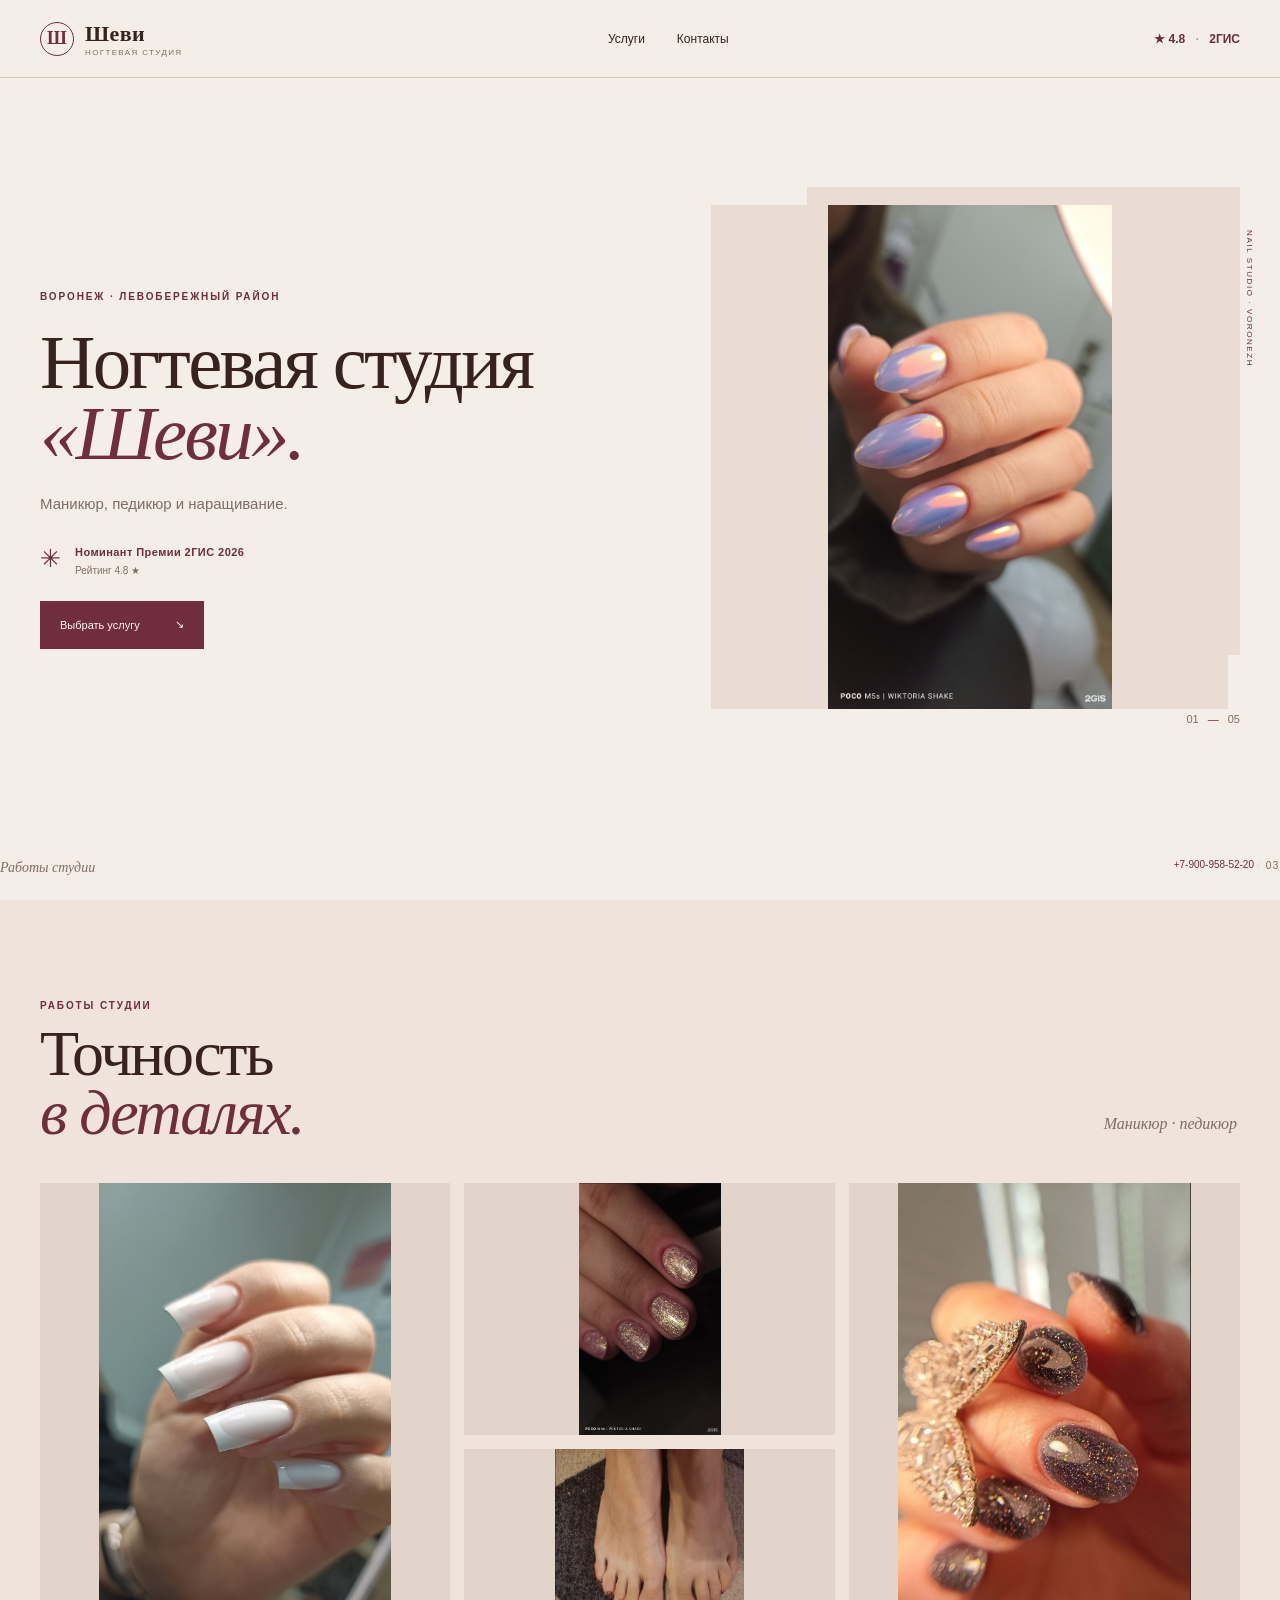
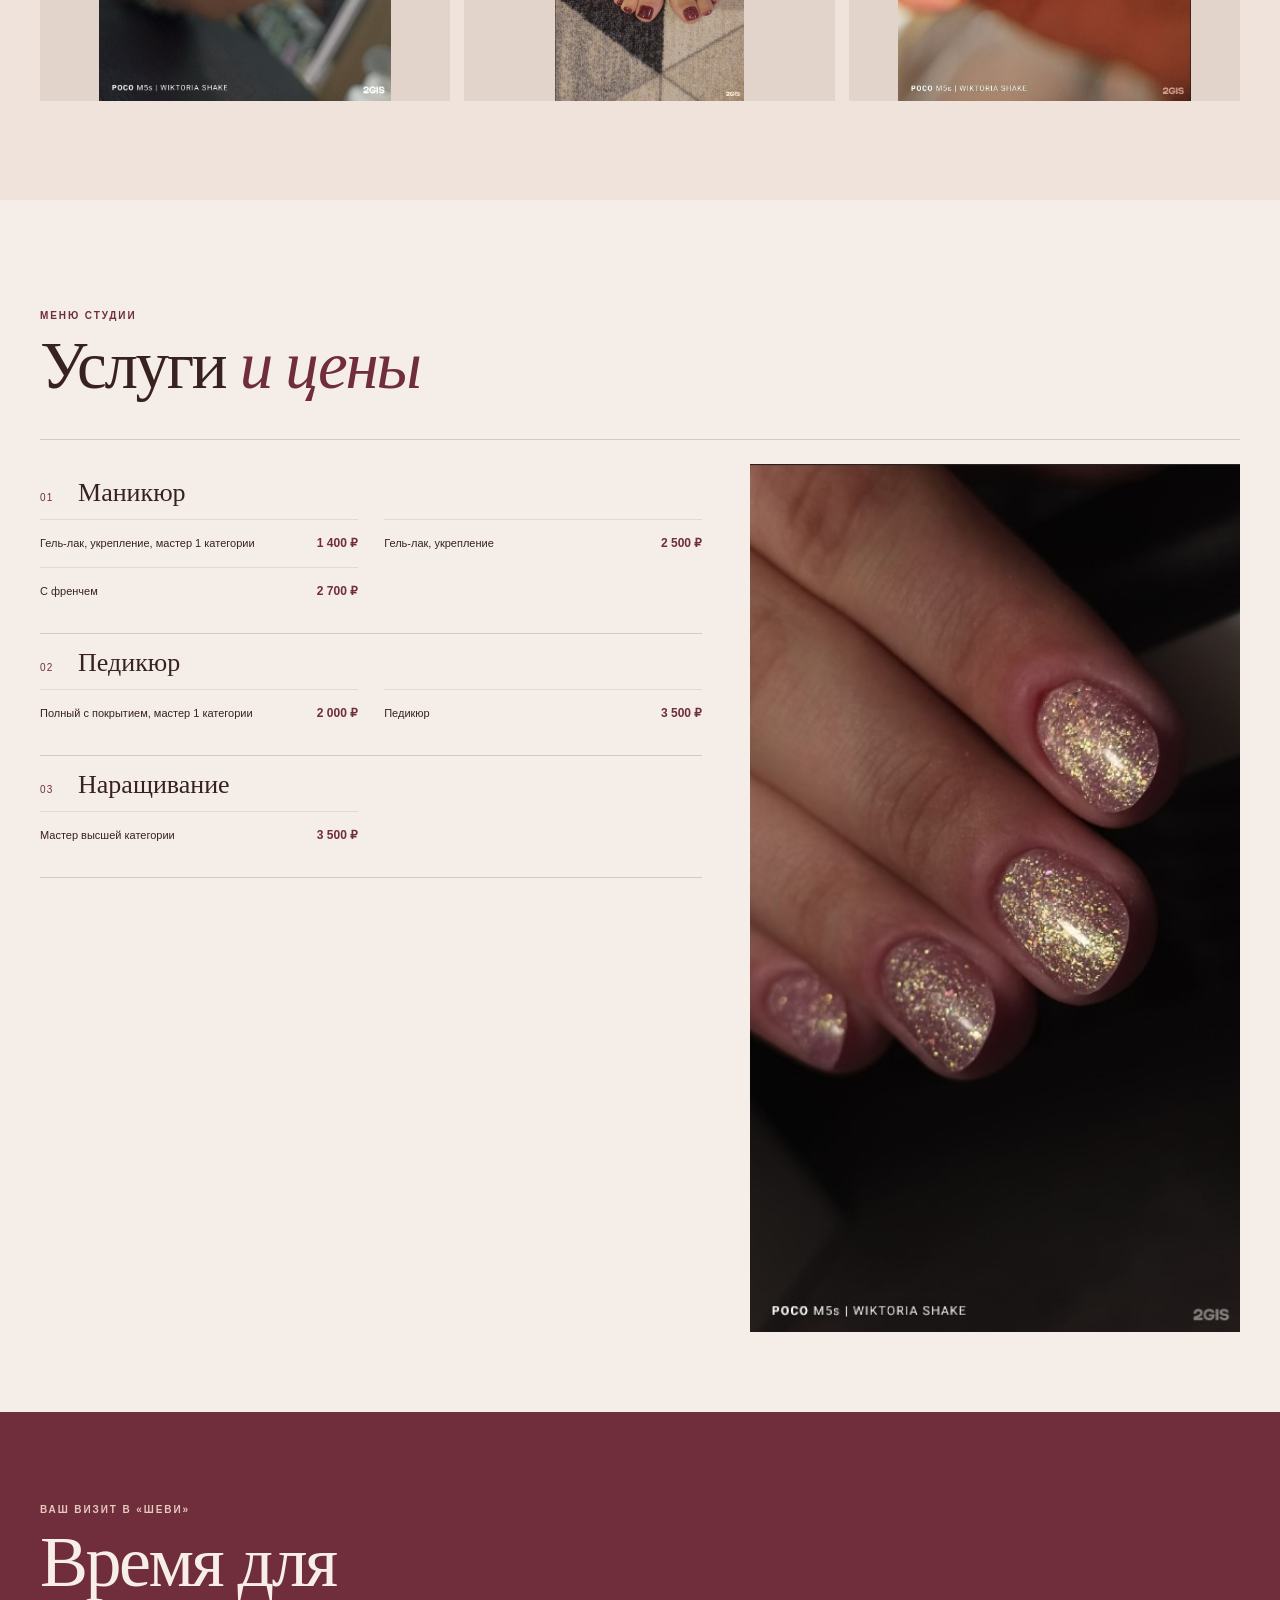
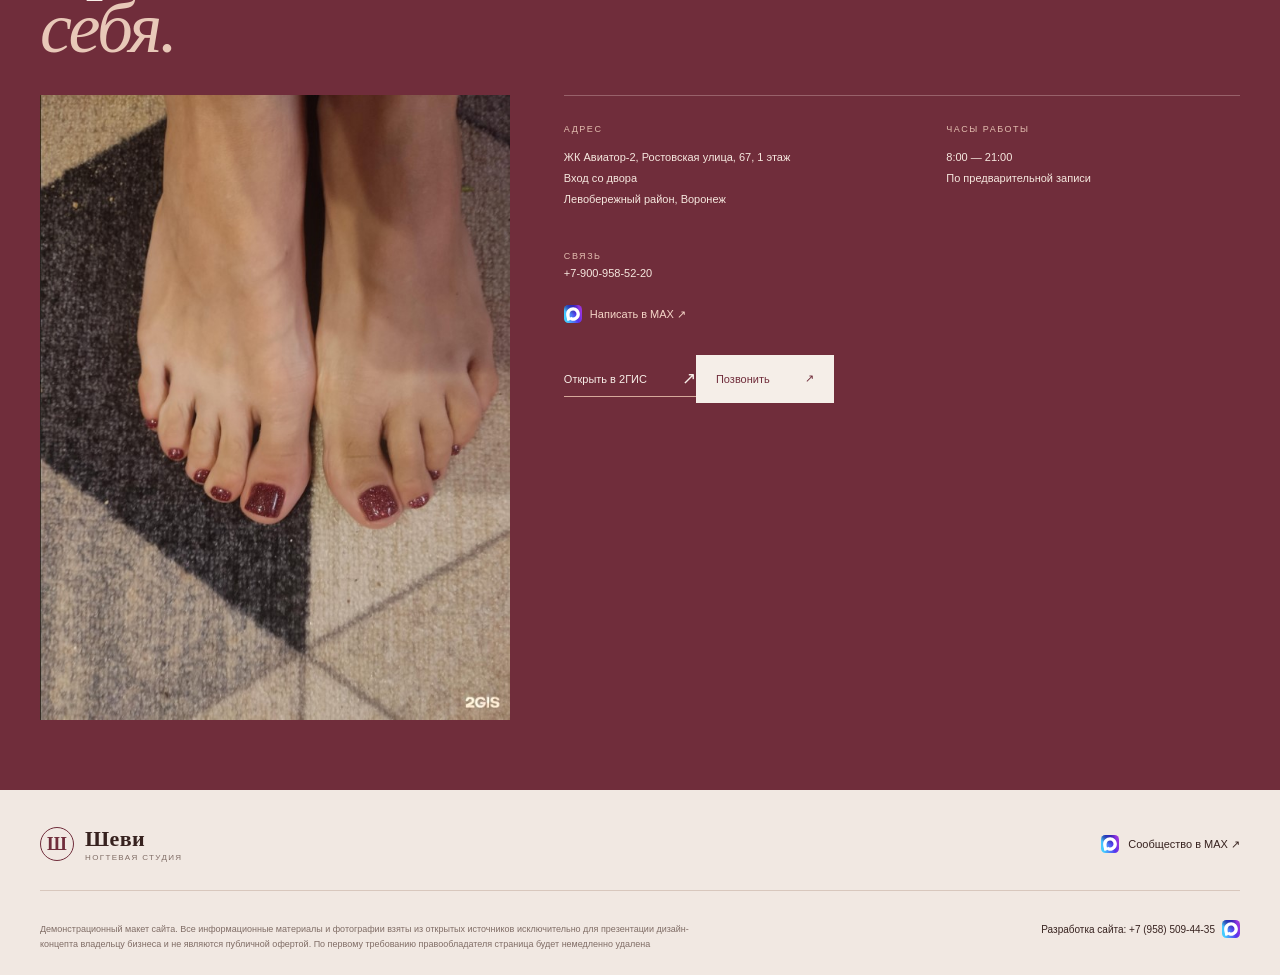
==== shevi-vrn/index.html @ c531ac4b "Add shevi-vrn" ====
<!DOCTYPE html><html lang="ru" data-type="place" data-radius="soft" data-buttons="solid"><head><meta charSet="utf-8"/><meta name="viewport" content="width=device-width, initial-scale=1"/><link rel="preload" as="image" href="/shevi-vrn/images/nogti1.jpg"/><link rel="preload" as="image" href="/shevi-vrn/images/nogti2.jpg"/><link rel="preload" as="image" href="/shevi-vrn/images/nogti3.jpg"/><link rel="preload" as="image" href="/shevi-vrn/images/nogti4.jpg"/><link rel="preload" as="image" href="/shevi-vrn/images/pedikur.jpg"/><link rel="preload" as="image" href="/shevi-vrn/images/max-logo.svg"/><link rel="stylesheet" href="/shevi-vrn/_next/static/chunks/03m8eif9mxe0h.css" data-precedence="next"/><link rel="preload" as="script" fetchPriority="low" href="/shevi-vrn/_next/static/chunks/0j1we3cwg31qe.js"/><script src="/shevi-vrn/_next/static/chunks/3-j0hwac531q3.js" async=""></script><script src="/shevi-vrn/_next/static/chunks/39_j1bdzreq0m.js" async=""></script><script src="/shevi-vrn/_next/static/chunks/turbopack-21f26q4hjr33s.js" async=""></script><script src="/shevi-vrn/_next/static/chunks/3qfy96eoyh-ek.js" async=""></script><script src="/shevi-vrn/_next/static/chunks/0od12_mk9vmcb.js" async=""></script><meta name="theme-color" content="#f5eee8"/><title>Шеви — ногтевая студия в Воронеже</title><meta name="description" content="Маникюр, педикюр и наращивание в ногтевой студии «Шеви», Левобережный район Воронежа. Номинант Премии 2ГИС 2026."/><meta name="robots" content="noindex, nofollow"/><meta name="page-type" content="place"/><meta name="site-kind" content="other"/><meta name="page-kind" content="place"/><meta property="og:title" content="Шеви — ногтевая студия"/><meta property="og:description" content="Маникюр, педикюр и наращивание в Воронеже"/><meta property="og:locale" content="ru_RU"/><meta property="og:type" content="website"/><meta name="twitter:card" content="summary"/><meta name="twitter:title" content="Шеви — ногтевая студия"/><meta name="twitter:description" content="Маникюр, педикюр и наращивание в Воронеже"/><link rel="icon" href="/shevi-vrn/icon.svg"/><script src="/shevi-vrn/_next/static/chunks/0cz1d0mv5g_q7.js" noModule=""></script></head><body><div hidden=""><!--$--><!--/$--></div><header class="nav"><a class="skip-link" href="#main">К содержимому</a><a class="brand" href="#top"><span class="brand-mark">Ш</span><span>Шеви<small>НОГТЕВАЯ СТУДИЯ</small></span></a><nav><a href="#services">Услуги</a><a href="#visit">Контакты</a></nav><a class="nav-award" href="https://2gis.ru/voronezh/search/%D0%A8%D0%B5%D0%B2%D0%B8/firm/70000001098960459/39.245233%2C51.591777/tab/prices?m=39.245814%2C51.591741%2F18" target="_blank" rel="noreferrer">★ 4.8 <i>·</i> 2ГИС</a></header><main id="main"><section class="hero" id="top" data-enter="true"><div class="wrap hero-layout"><div class="hero-copy"><p class="eyebrow">Воронеж · Левобережный район</p><h1>Ногтевая студия<br/><em>«Шеви».</em></h1><p class="intro">Маникюр, педикюр и наращивание.</p><div class="award"><span class="award-star">✳</span><span><b>Номинант Премии 2ГИС 2026</b><small>Рейтинг 4.8 ★</small></span></div><a class="button" href="#services">Выбрать услугу <span>↘</span></a></div><div class="hero-art"><div class="hero-image"><img src="/shevi-vrn/images/nogti1.jpg" alt="Маникюр — работа студии Шеви"/></div><span class="image-index">01 <i>—</i> 05</span><span class="vertical-note">NAIL STUDIO · VORONEZH</span></div><div class="hero-foot"><span>Работы студии</span><span>01 / 03</span></div></div></section><section class="gallery" aria-label="Работы студии"><div class="wrap"><div class="gallery-head"><div><p class="eyebrow">Работы студии</p><h2>Точность<br/><em>в деталях.</em></h2></div><p class="gallery-note">Маникюр · педикюр</p></div><div class="gallery-grid"><figure class="photo photo-2"><img src="/shevi-vrn/images/nogti2.jpg" alt="Маникюр — работа студии Шеви 2"/></figure><figure class="photo photo-3"><img src="/shevi-vrn/images/nogti3.jpg" alt="Маникюр — работа студии Шеви 3"/></figure><figure class="photo photo-4"><img src="/shevi-vrn/images/nogti4.jpg" alt="Маникюр — работа студии Шеви 4"/></figure><figure class="photo photo-5"><img src="/shevi-vrn/images/pedikur.jpg" alt="Педикюр — работа студии Шеви"/></figure></div></div></section><section class="services" id="services"><div class="wrap"><div class="section-heading"><div><p class="eyebrow">Меню студии</p><h2>Услуги <em>и цены</em></h2></div></div><div class="price-layout"><div class="price-groups"><article class="price-group"><h3><span>01</span> Маникюр</h3><div class="price-row"><span>Гель-лак, укрепление, мастер 1 категории</span><b>1 400 ₽</b></div><div class="price-row"><span>Гель-лак, укрепление</span><b>2 500 ₽</b></div><div class="price-row"><span>С френчем</span><b>2 700 ₽</b></div></article><article class="price-group"><h3><span>02</span> Педикюр</h3><div class="price-row"><span>Полный с покрытием, мастер 1 категории</span><b>2 000 ₽</b></div><div class="price-row"><span>Педикюр</span><b>3 500 ₽</b></div></article><article class="price-group"><h3><span>03</span> Наращивание</h3><div class="price-row"><span>Мастер высшей категории</span><b>3 500 ₽</b></div></article></div><div class="service-photo"><img src="/shevi-vrn/images/nogti3.jpg" alt="Маникюр — работа студии Шеви"/></div></div></div></section><section class="visit" id="visit" data-moment="picture-develops"><div class="wrap"><p class="eyebrow">Ваш визит в «Шеви»</p><h2>Время для<br/><em>себя.</em></h2><div class="visit-layout"><div class="visit-photo"><img src="/shevi-vrn/images/pedikur.jpg" alt="Педикюр — работа студии Шеви"/></div><div class="visit-content"><div class="visit-info"><div><span class="info-label">АДРЕС</span><p>ЖК Авиатор-2, Ростовская улица, 67, 1 этаж<br/>Вход со двора<br/>Левобережный район, Воронеж</p></div><div><span class="info-label">ЧАСЫ РАБОТЫ</span><p>8:00 — 21:00<br/>По предварительной записи</p></div><div><span class="info-label">СВЯЗЬ</span><a class="phone" href="tel:+79009585220">+7-900-958-52-20</a><a class="max-link" href="https://max.ru/se13619374_biz" target="_blank" rel="noreferrer"><img src="/shevi-vrn/images/max-logo.svg" alt=""/>Написать в MAX ↗</a></div></div><a class="map-link" href="https://2gis.ru/voronezh/search/%D0%A8%D0%B5%D0%B2%D0%B8/firm/70000001098960459/39.245233%2C51.591777/tab/prices?m=39.245814%2C51.591741%2F18" target="_blank" rel="noreferrer">Открыть в 2ГИС <span>↗</span></a><a class="button visit-button" href="tel:+79009585220">Позвонить <span>↗</span></a></div></div></div></section></main><footer class="closing"><div class="wrap"><div class="footer-top"><a class="brand" href="#top"><span class="brand-mark">Ш</span><span>Шеви<small>НОГТЕВАЯ СТУДИЯ</small></span></a><a href="https://max.ru/se13619374_biz" target="_blank" rel="noreferrer"><img class="footer-max" src="/shevi-vrn/images/max-logo.svg" alt="MAX"/>Сообщество в MAX ↗</a></div><div class="footer-legal"><p>Демонстрационный макет сайта. Все информационные материалы и фотографии взяты из открытых источников исключительно для презентации дизайн-концепта владельцу бизнеса и не являются публичной офертой. По первому требованию правообладателя страница будет немедленно удалена</p><a class="developer" href="https://max.ru/u/f9LHodD0cOIJwdT5l_j9BxblxJVJBxefEtRhXj9S5n9MUnpURbA4HJ3-W7Y" target="_blank" rel="noreferrer">Разработка сайта: +7 (958) 509-44-35 <img src="/shevi-vrn/images/max-logo.svg" alt="MAX" width="18" height="18"/></a></div></div></footer><button class="desktop-copy" aria-label="Скопировать номер телефона">+7-900-958-52-20</button><a class="mobile-call" href="tel:+79009585220">Позвонить <span>↗</span></a><!--$--><!--/$--><script id="_R_">(globalThis["TURBOPACK"] || (globalThis["TURBOPACK"] = [])).push({"otherChunks":["static/chunks/0j1we3cwg31qe.js","static/chunks/3-j0hwac531q3.js","static/chunks/39_j1bdzreq0m.js"],"runtimeModuleIds":[94553]});</script><script src="/shevi-vrn/_next/static/chunks/0j1we3cwg31qe.js" async=""></script><script>(self.__next_f=self.__next_f||[]).push([0])</script><script>self.__next_f.push([1,"1:\"$Sreact.fragment\"\n2:\"/shevi-vrn/_next/static/chunks/3qfy96eoyh-ek.js\"\n3:I[39756,[\"$2\"],\"default\"]\n4:I[37457,[\"$2\"],\"default\"]\n6:I[47257,[\"$2\"],\"ClientPageRoot\"]\n7:\"/shevi-vrn/_next/static/chunks/0od12_mk9vmcb.js\"\n8:I[31713,[\"$2\",\"$7\"],\"default\"]\nb:I[97367,[\"$2\"],\"OutletBoundary\"]\nc:\"$Sreact.suspense\"\ne:\"ViewportBoundary\"\nf:I[97367,[\"$2\"],\"$e\"]\n11:\"MetadataBoundary\"\n12:I[97367,[\"$2\"],\"$11\"]\n14:I[68027,[\"$2\"],\"default\",1]\n:HL[\"/shevi-vrn/_next/static/chunks/03m8eif9mxe0h.css\",\"style\"]\n5:[[\"children\",{\"s\":\"__PAGE__\",\"h\":512,\"d\":{\"r\":[\"$\",\"$1\",\"c\",{\"children\":[[\"$\",\"$L6\",null,{\"Component\":\"$8\",\"serverProvidedParams\":{\"searchParams\":{},\"params\":{},\"promises\":[\"$@9\",\"$@a\"]}}],[[\"$\",\"script\",\"script-0\",{\"src\":\"/shevi-vrn/_next/static/chunks/0od12_mk9vmcb.js\",\"async\":true,\"nonce\":\"$undefined\"}]],[\"$\",\"$Lb\",null,{\"children\":[\"$\",\"$c\",null,{\"name\":\"Next.MetadataOutlet\",\"children\":\"$@d\"}]}]]}],\"p\":false,\"v\":null}}]]\n0:{\"P\":null,\"c\":[\"\",\"\"],\"q\":\"\",\"i\":false,\"t\":{\"t\":{\"s\":\"\",\"h\":528,\"d\":{\"r\":[\"$\",\"$1\",\"c\",{\"children\":[[[\"$\",\"link\",\"0\",{\"rel\":\"stylesheet\",\"href\":\"/shevi-vrn/_next/static/chunks/03m8eif9mxe0h.css\",\"precedence\":\"next\",\"crossOrigin\":\"$undefined\",\"nonce\":\"$undefined\"}],[\"$\",\"script\",\"script-0\",{\"src\":\"/shevi-vrn/_next/static/chunks/3qfy96eoyh-ek.js\",\"async\":true,\"nonce\":\"$undefined\"}]],[\"$\",\"html\",null,{\"lang\":\"ru\",\"data-type\":\"place\",\"data-radius\":\"soft\",\"data-buttons\":\"solid\",\"children\":[\"$\",\"body\",null,{\"children\":[\"$\",\"$L3\",null,{\"parallelRouterKey\":\"children\",\"error\":\"$undefined\",\"errorStyles\":\"$undefined\",\"errorScripts\":\"$undefined\",\"template\":[\"$\",\"$L4\",null,{}],\"templateStyles\":\"$undefined\",\"templateScripts\":\"$undefined\",\"notFound\":[[[\"$\",\"title\",null,{\"children\":\"404: This page could not be found.\"}],[\"$\",\"div\",null,{\"style\":{\"fontFamily\":\"system-ui,\\\"Segoe UI\\\",Roboto,Helvetica,Arial,sans-serif,\\\"Apple Color Emoji\\\",\\\"Segoe UI Emoji\\\"\",\"height\":\"100vh\",\"textAlign\":\"center\",\"display\":\"flex\",\"flexDirection\":\"column\",\"alignItems\":\"center\",\"justifyContent\":\"center\"},\"children\":[\"$\",\"div\",null,{\"children\":[[\"$\",\"style\",null,{\"dangerouslySetInnerHTML\":{\"__html\":\"body{color:#000;background:#fff;margin:0}.next-error-h1{border-right:1px solid rgba(0,0,0,.3)}@media (prefers-color-scheme:dark){body{color:#fff;background:#000}.next-error-h1{border-right:1px solid rgba(255,255,255,.3)}}\"}}],[\"$\",\"h1\",null,{\"className\":\"next-error-h1\",\"style\":{\"display\":\"inline-block\",\"margin\":\"0 20px 0 0\",\"padding\":\"0 23px 0 0\",\"fontSize\":24,\"fontWeight\":500,\"verticalAlign\":\"top\",\"lineHeight\":\"49px\"},\"children\":404}],[\"$\",\"div\",null,{\"style\":{\"display\":\"inline-block\"},\"children\":[\"$\",\"h2\",null,{\"style\":{\"fontSize\":14,\"fontWeight\":400,\"lineHeight\":\"49px\",\"margin\":0},\"children\":\"This page could not be found.\"}]}]]}]}]],[]],\"forbidden\":\"$undefined\",\"unauthorized\":\"$undefined\"}]}]}]]}],\"p\":false,\"v\":null},\"c\":\"$Q5\"},\"h\":{\"r\":[\"$\",\"$1\",\"h\",{\"children\":[null,[\"$\",\"$Lf\",null,{\"children\":\"$L10\"}],[\"$\",\"$L12\",null,{\"children\":[[\"$\",\"div\",null,{\"hidden\":true,\"children\":[\"$\",\"$c\",null,{\"name\":\"Next.Metadata\",\"children\":\"$L13\"}]}],null]}],null]}],\"p\":false,\"v\":null}},\"m\":\"$undefined\",\"G\":[\"$14\",[[\"$\",\"link\",\"0\",{\"rel\":\"stylesheet\",\"href\":\"/shevi-vrn/_next/static/chunks/03m8eif9mxe0h.css\",\"precedence\":\"next\",\"crossOrigin\":\"$undefined\",\"nonce\":\"$undefined\"}]]],\"S\":true,\"r\":\"$undefined\",\"s\":\"$undefined\",\"a\":\"$undefined\",\"l\":\"$undefined\",\"p\":\"$undefined\",\"d\":\"$undefined\",\"b\":\"l6-Rt1Iy4ElLGbdAikPkH\"}\n9:{}\na:\"$5:0:1:d:r:props:children:0:props:serverProvidedParams:params\"\n10:[[\"$\",\"meta\",\"0\",{\"charSet\":\"utf-8\"}],[\"$\",\"meta\",\"1\",{\"name\":\"viewport\",\"content\":\"width=device-width, initial-scale=1\"}],[\"$\",\"meta\",\"2\",{\"name\":\"theme-color\",\"content\":\"#f5eee8\"}]]\n15:I[27201,[\"$2\"],\"IconMark\"]\nd:null\n13:[[\"$\",\"title\",\"0\",{\"children\":\"Шеви — ногтевая студия в Воронеже\"}],[\"$\",\"meta\",\"1\",{\"name\":\"description\",\"content\":\"Маникюр, педикюр и наращивание в ногтевой студии «Шеви», Левобережный район Воронежа. Номинант Премии 2ГИС 2026.\"}],[\"$\",\"meta\",\"2\",{\"name\":\"robots\",\"content\":\"noindex, nofollow\"}],[\"$\",\"meta\",\"3\",{\"name\":\"page-type\",\"content\":\"place\"}],[\"$\",\"meta\",\"4\",{\"name\":\"site-kind\",\"content\":\"other\"}],[\"$\",\"meta\",\"5\",{\"name\":\"page-kind\",\"content\":\"place\"}],[\"$\",\"meta\",\"6\",{\"property\":\"og:title\",\"content\":\"Шеви — ногтевая студия\"}],[\"$\",\"meta\",\"7\",{\"property\":\"og:description\",\"content\":\"Маникюр, педикюр и наращивание в Воронеже\"}],[\"$\",\"meta\",\"8\",{\"property\":\"og:locale\",\"content\":\"ru_RU\"}],[\"$\",\"meta\",\"9\",{\"property\":\"og:type\",\"content\":\"website\"}],[\"$\",\"meta\",\"10\",{\"name\":\"twitter:card\",\"content\":\"summary\"}],[\"$\",\"meta\",\"11\",{\"name\":\"twitter:title\",\"content\":\"Шеви — ногтевая студия\"}],[\"$\",\"meta\",\"12\",{\"name\":\"twitter:description\",\"content\":\"Маникюр, педикюр и наращивание в Воронеже\"}],[\"$\",\"link\",\"13\",{\"rel\":\"icon\",\"href\":\"/shevi-vrn/icon.svg\"}],[\"$\",\"$L15\",\"14\",{}]]\n"])</script></body></html>
---- shevi-vrn/_next/static/chunks/03m8eif9mxe0h.css ----
:root{--paper:#f5eee8;--rose:#eadbd3;--ink:#37221f;--wine:#702d3b;--muted:#806d66;--line:#d8c7bd;--serif:"Cormorant Garamond",Georgia,serif;--sans:"Manrope",Arial,sans-serif}*{box-sizing:border-box}html{scroll-behavior:smooth;scroll-padding-top:80px}body{background:var(--paper);color:var(--ink);font-family:var(--sans);margin:0;overflow-x:hidden}a{color:inherit;text-decoration:none}.wrap{width:min(1200px,100% - 48px);margin-inline:auto}.nav{border-bottom:1px solid var(--line);background:var(--paper);z-index:5;justify-content:space-between;align-items:center;height:78px;padding:0 max(50vw - 600px,24px);display:flex;position:absolute;top:0;left:0;right:0}.skip-link{background:var(--wine);color:#fff;z-index:20;padding:12px;position:absolute;top:-100px;left:24px}.skip-link:focus{top:10px}.brand{font:600 22px var(--serif);letter-spacing:.02em;align-items:center;gap:11px;display:flex}.brand-mark{border:1px solid var(--wine);width:34px;height:34px;color:var(--wine);border-radius:50%;place-items:center;font-size:18px;display:grid}.brand small{font:500 8px var(--sans);letter-spacing:.17em;color:var(--muted);margin-top:1px;display:block}.nav nav{gap:32px;font-size:12px;display:flex}.nav nav a{align-items:center;min-height:44px;display:inline-flex;position:relative}.nav nav a:after,.footer-top>a:last-child:after{content:"";background:var(--wine);width:0;height:1px;transition:width .25s;position:absolute;bottom:7px;left:0}.nav nav a:hover:after,.footer-top>a:last-child:hover:after{width:100%}.nav-award{color:var(--wine);font-size:12px;font-weight:600}.nav-award i{color:#b99c8c;padding:0 7px}.hero{height:100svh;min-height:700px;padding-top:78px;position:relative}.hero-layout{grid-template-columns:1fr .9fr;align-items:center;column-gap:7%;height:100%;padding-bottom:48px;display:grid}.hero-copy{animation:.7s both rise}.eyebrow{letter-spacing:.19em;text-transform:uppercase;color:var(--wine);font-size:10px;font-weight:600}.hero h1,.gallery h2,.section-heading h2,.visit h2{font:400 clamp(60px,6vw,88px)/.92 var(--serif);letter-spacing:-.035em;margin:26px 0 20px}.hero h1 em,.gallery h2 em,.section-heading h2 em,.visit h2 em{color:var(--wine);font-weight:400}.intro{font:15px/1.8 var(--sans);color:var(--muted);max-width:340px}.award{color:var(--wine);align-items:center;gap:14px;margin:25px 0;display:flex}.award-star{font-size:25px}.award b{font:600 11px var(--sans);letter-spacing:.04em}.award small{color:var(--muted);margin-top:5px;font-size:10px;display:block}.button{background:var(--wine);color:#fff9f4;align-items:center;gap:35px;min-height:48px;padding:14px 20px;font-size:11px;transition:transform .2s,background .2s;display:inline-flex}.button:hover{background:#54202d;transform:translateY(-2px)}.hero-art{min-width:0;height:min(58vh,520px);min-height:330px;padding:0 12px 16px 0;position:relative}.hero-image{background:var(--rose);width:100%;height:100%;overflow:hidden}.hero-image img,.photo img,.service-photo img,.visit-photo img{object-fit:contain;width:100%;height:100%;transition:transform .5s;display:block}.hero-image:hover img,.photo:hover img{transform:scale(1.02)}.hero-art:before{content:"";z-index:-1;background:var(--rose);width:82%;height:90%;position:absolute;top:-18px;right:0}.image-index{color:var(--muted);font-size:11px;position:absolute;bottom:0;right:0}.image-index i{color:var(--wine);padding:0 6px}.vertical-note{writing-mode:vertical-rl;letter-spacing:.2em;color:var(--wine);font-size:8px;position:absolute;top:25px;right:-14px}.hero-foot{font:italic 14px var(--serif);color:var(--muted);justify-content:space-between;display:flex;position:absolute;bottom:24px;left:0;right:0}.hero-foot span:last-child{font:10px var(--sans);letter-spacing:.16em}.gallery{background:#efe3dc;min-height:100svh;padding:90px 0 85px}.gallery-head{justify-content:space-between;align-items:end;margin-bottom:40px;display:flex}.gallery h2{margin:14px 0 0;font-size:64px}.gallery-note{font:italic 16px var(--serif);color:var(--muted);margin:0 3px 10px}.gallery-grid{grid-template-rows:minmax(180px,28vh) minmax(180px,28vh);grid-template-columns:1.05fr .95fr 1fr;align-items:stretch;gap:14px;display:grid}.photo{background:#e2d3cb;min-width:0;min-height:0;margin:0;position:relative;overflow:hidden}.photo img{object-fit:contain}.photo-2{grid-row:1/3}.photo-3{grid-area:1/2}.photo-4{grid-area:1/3/3}.photo-5{grid-area:2/2}.services{min-height:100svh;padding:100px 0 80px}.section-heading{justify-content:space-between;align-items:end;margin-bottom:42px;display:flex}.section-heading h2{margin:14px 0 0;font-size:67px}.price-layout{border-top:1px solid var(--line);grid-template-columns:1.15fr .85fr;align-items:stretch;gap:48px;padding-top:24px;display:grid}.price-groups{min-width:0}.price-group{border-bottom:1px solid var(--line);grid-template-columns:1fr 1fr;column-gap:26px;padding:14px 0 18px;display:grid}.price-group h3{font:500 26px var(--serif);grid-column:1/-1;margin:0;padding-bottom:11px}.price-group h3 span{font:10px var(--sans);color:var(--wine);letter-spacing:.12em;margin-right:18px}.price-row{border-top:1px solid #e5d8d0;justify-content:space-between;align-items:center;gap:12px;min-height:48px;font-size:11px;display:flex}.price-row b{white-space:nowrap;color:var(--wine);font-size:12px;font-weight:600}.service-photo{background:var(--rose);min-height:400px;overflow:hidden}.visit{background:var(--wine);color:#f8eee8;min-height:100svh;padding:82px 0 70px}.visit .eyebrow{color:#e5c9bc}.visit h2{color:#f8eee8;margin:14px 0 34px;font-size:72px}.visit h2 em{color:#e8c8b8}.visit-layout{grid-template-columns:.82fr 1.18fr;align-items:stretch;gap:54px;display:grid}.visit-photo{background:#87525a;min-height:390px;overflow:hidden}.visit-info{border-top:1px solid #98616a;grid-template-columns:1.2fr 1fr;gap:24px 30px;padding-top:22px;display:grid}.info-label{letter-spacing:.17em;color:#e2bdaf;font-size:9px}.visit-info p,.phone{color:#f6e8df;font-size:11px;line-height:1.9}.phone{display:block}.max-link{color:#f4d5c7;align-items:center;gap:8px;min-height:44px;margin-top:8px;font-size:11px;display:flex}.max-link img,.footer-max{width:18px;height:18px}.map-link{border-bottom:1px solid #d6a99b;align-items:center;gap:35px;margin:20px 0 16px;padding:12px 0 7px;font-size:11px;display:inline-flex}.map-link span{font-size:17px}.visit-button{color:var(--wine);background:#f5eee8}.closing{background:#f1e8e2;padding:32px 0 24px}.footer-top{border-bottom:1px solid var(--line);justify-content:space-between;align-items:center;padding-bottom:24px;display:flex}.footer-top>a:last-child{align-items:center;gap:9px;min-height:44px;font-size:11px;display:flex;position:relative}.footer-legal{justify-content:space-between;align-items:end;gap:28px;padding-top:16px;display:flex}.footer-legal p{color:var(--muted);max-width:680px;margin:0;font-size:9px;line-height:1.65}.developer{white-space:nowrap;align-items:center;gap:7px;min-height:44px;font-size:10px;display:flex}.desktop-copy{z-index:5;color:var(--wine);font:10px var(--sans);cursor:pointer;background:#f5eee8dd;border:0;min-height:44px;padding:10px;display:block;position:fixed;bottom:14px;right:16px}.mobile-call{display:none}.toast{background:var(--ink);color:#fff;z-index:9;padding:12px 18px;font-size:12px;position:fixed;bottom:25px;left:50%;transform:translate(-50%)}@keyframes rise{0%{opacity:0;transform:translateY(12px)}to{opacity:1;transform:translateY(0)}}a:focus-visible,button:focus-visible{outline-offset:3px;outline:2px solid #c49b8c}@media (max-width:760px){.wrap{width:calc(100% - 40px)}.nav{height:66px;padding:0 20px}.nav nav{gap:10px}.nav nav a{padding:0 5px;font-size:10px}.nav-award{font-size:9px}.brand{gap:7px;font-size:20px}.brand-mark{width:30px;height:30px}.hero{height:auto;min-height:calc(100svh - 66px);padding-top:90px;padding-bottom:58px}.hero-layout{flex-direction:column;align-items:stretch;gap:20px;padding-bottom:0;display:flex}.hero-copy{order:0}.hero h1{margin:15px 0;font-size:58px}.intro{font-size:13px}.award{margin:15px 0}.button{padding:12px 16px}.hero-art{height:35svh;min-height:230px;max-height:340px;margin:0 8px 0 0;padding-right:10px}.vertical-note{font-size:7px;right:-11px}.hero-foot{bottom:16px;left:20px;right:20px}.gallery{min-height:0;padding:66px 0 70px}.gallery-head{margin-bottom:26px}.gallery h2{font-size:48px}.gallery-grid{grid-template-rows:230px 165px 165px;grid-template-columns:minmax(0,1fr) minmax(0,1fr);gap:10px}.photo-2{grid-area:1/1/auto/3}.photo-3{grid-area:2/1}.photo-4{grid-area:2/2/4}.photo-5{grid-area:3/1}.services{min-height:0;padding:70px 0}.section-heading{margin-bottom:26px}.section-heading h2{font-size:52px}.price-layout{grid-template-columns:1fr;gap:24px;padding-top:16px}.price-group{grid-template-columns:1fr;column-gap:0;padding:14px 0}.price-group h3{font-size:23px}.price-row{min-height:48px;font-size:11px}.price-row b{font-size:11px}.service-photo{height:34vw;min-height:230px}.visit{min-height:0;padding:65px 0 55px}.visit h2{margin:15px 0 27px;font-size:57px}.visit-layout{grid-template-columns:1fr;gap:24px}.visit-photo{height:55vw;min-height:220px}.visit-info{grid-template-columns:1fr 1fr;gap:17px;padding-top:18px}.visit-info>div:first-child{grid-column:1/-1}.visit-info p,.phone{margin:6px 0 0;font-size:11px}.map-link{margin:15px 18px 15px 0}.footer-top{align-items:center;gap:12px}.footer-top>a:last-child{font-size:10px}.footer-legal{display:block}.footer-legal p{font-size:9px}.developer{margin-top:13px;font-size:9px}.desktop-copy{display:none}.mobile-call{z-index:8;background:var(--wine);color:#fff;justify-content:space-between;align-items:center;width:100%;height:50px;padding:0 22px;font-size:12px;display:flex;position:fixed;bottom:0;left:0}.mobile-call span{font-size:18px}.closing{padding-bottom:64px}}@media (max-width:390px){.wrap{width:calc(100% - 40px)}.nav{padding-inline:16px}.nav nav{gap:2px}.nav nav a{padding-inline:3px}.nav-award{font-size:8px}.hero h1{font-size:52px}.hero-art{height:30svh;min-height:205px}.gallery-grid{grid-template-rows:205px 150px 150px}.gallery h2{font-size:44px}.price-row{gap:6px;font-size:10px}.price-row b{font-size:10px}.visit-info{grid-template-columns:1fr}.visit-info>div:first-child{grid-column:auto}.footer-top .brand{font-size:18px}.footer-top>a:last-child{font-size:9px}}@media (prefers-reduced-motion:reduce){*,:before,:after{scroll-behavior:auto!important;transition-duration:.01ms!important;animation-duration:.01ms!important}}
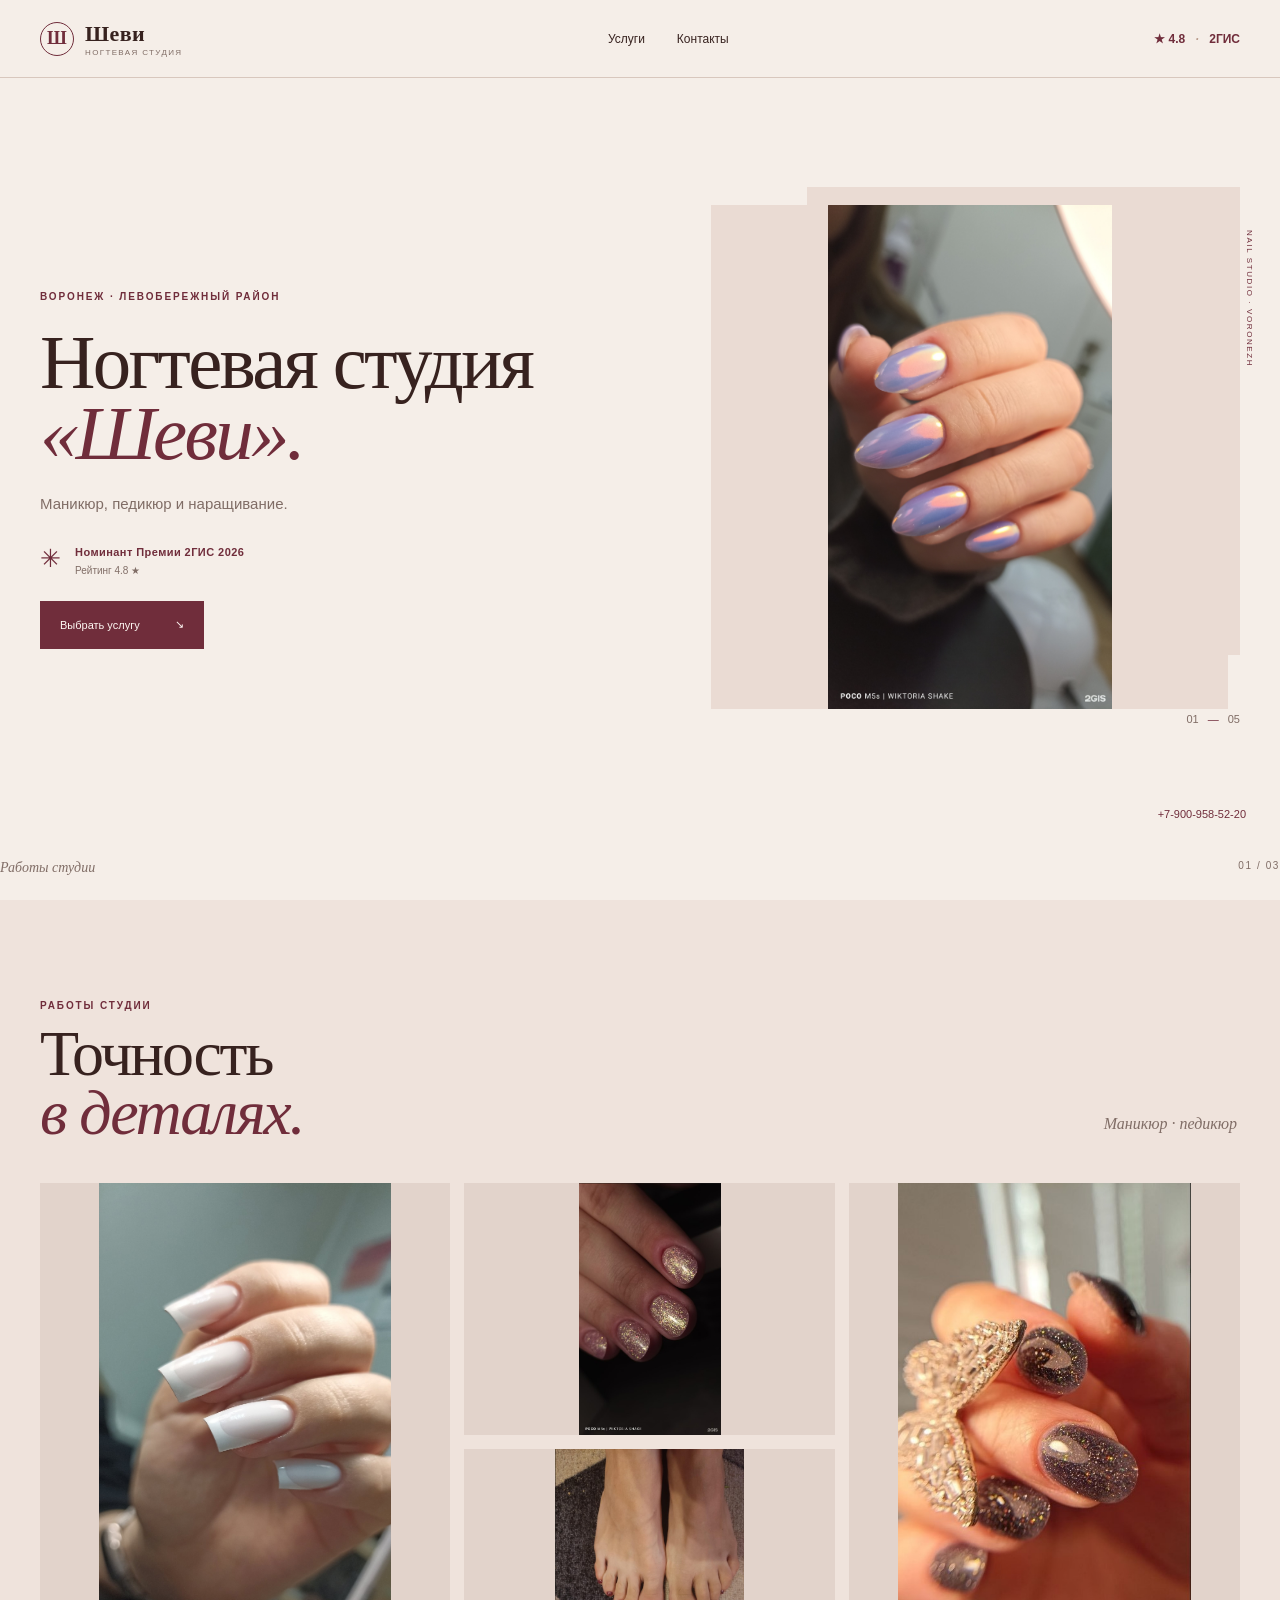
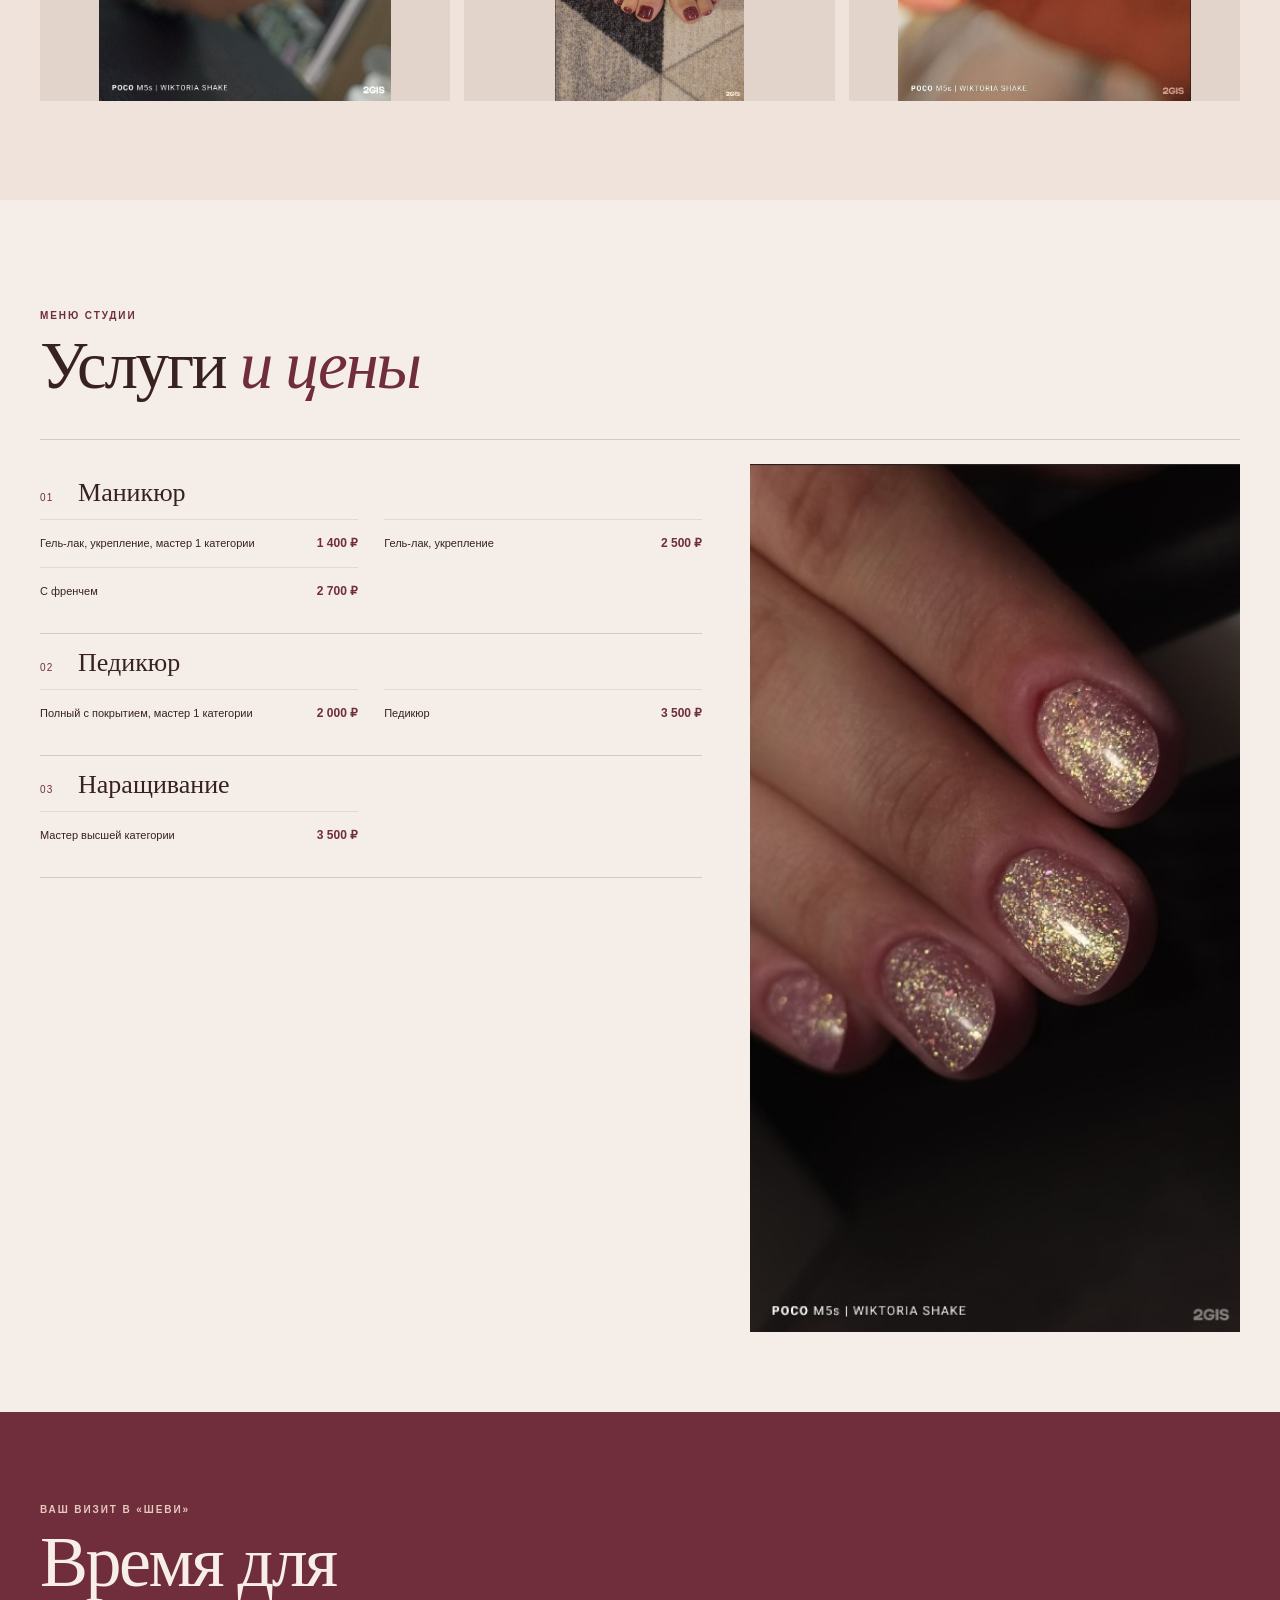
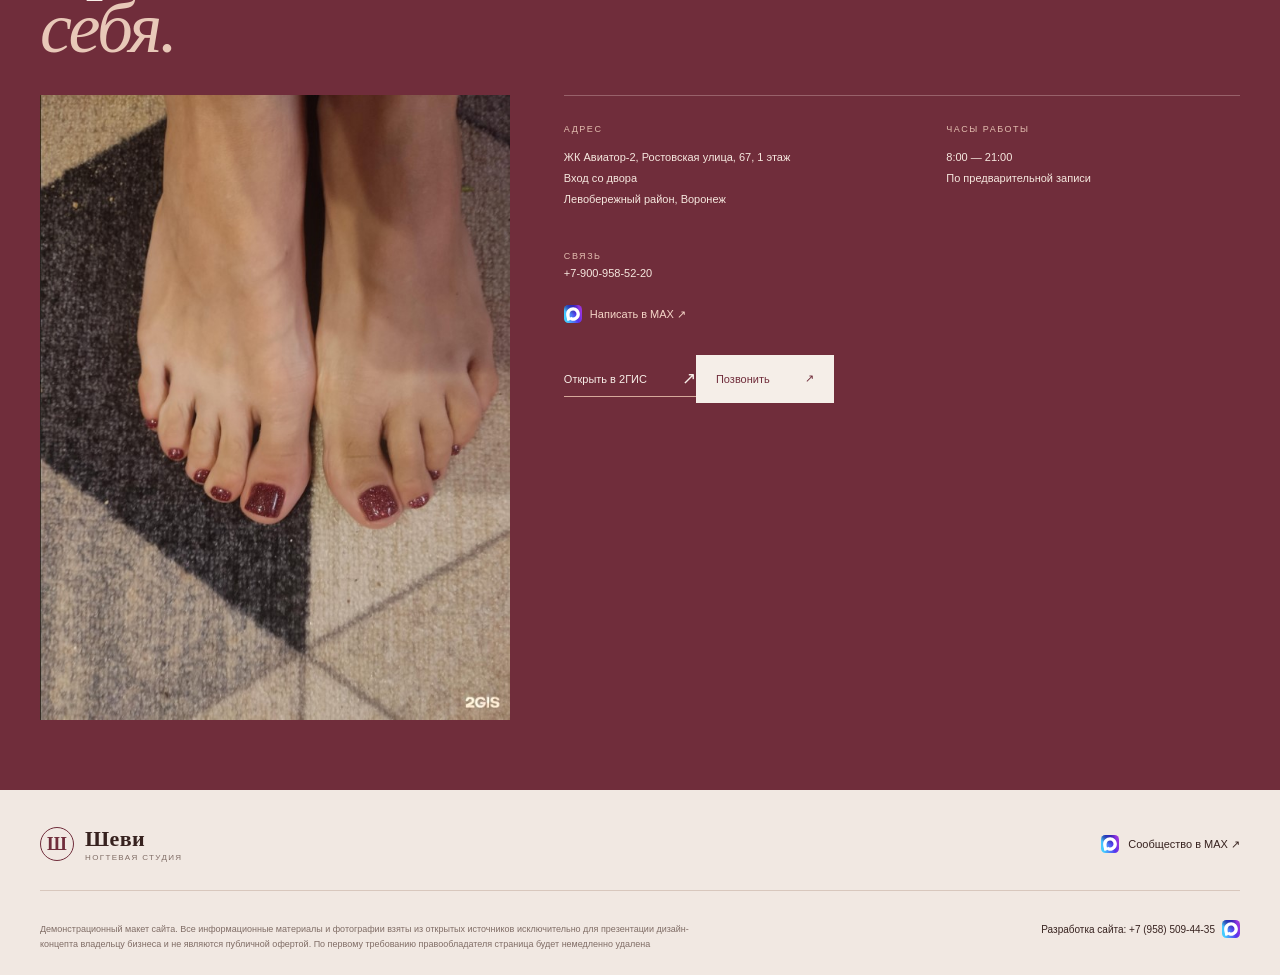
==== commit 6b12df96: "Adjust shevi-vrn phone control position" ====
--- a/shevi-vrn/index.html
+++ b/shevi-vrn/index.html
@@ -1 +1 @@
-<!DOCTYPE html><html lang="ru" data-type="place" data-radius="soft" data-buttons="solid"><head><meta charSet="utf-8"/><meta name="viewport" content="width=device-width, initial-scale=1"/><link rel="preload" as="image" href="/shevi-vrn/images/nogti1.jpg"/><link rel="preload" as="image" href="/shevi-vrn/images/nogti2.jpg"/><link rel="preload" as="image" href="/shevi-vrn/images/nogti3.jpg"/><link rel="preload" as="image" href="/shevi-vrn/images/nogti4.jpg"/><link rel="preload" as="image" href="/shevi-vrn/images/pedikur.jpg"/><link rel="preload" as="image" href="/shevi-vrn/images/max-logo.svg"/><link rel="stylesheet" href="/shevi-vrn/_next/static/chunks/03m8eif9mxe0h.css" data-precedence="next"/><link rel="preload" as="script" fetchPriority="low" href="/shevi-vrn/_next/static/chunks/0j1we3cwg31qe.js"/><script src="/shevi-vrn/_next/static/chunks/3-j0hwac531q3.js" async=""></script><script src="/shevi-vrn/_next/static/chunks/39_j1bdzreq0m.js" async=""></script><script src="/shevi-vrn/_next/static/chunks/turbopack-21f26q4hjr33s.js" async=""></script><script src="/shevi-vrn/_next/static/chunks/3qfy96eoyh-ek.js" async=""></script><script src="/shevi-vrn/_next/static/chunks/0od12_mk9vmcb.js" async=""></script><meta name="theme-color" content="#f5eee8"/><title>Шеви — ногтевая студия в Воронеже</title><meta name="description" content="Маникюр, педикюр и наращивание в ногтевой студии «Шеви», Левобережный район Воронежа. Номинант Премии 2ГИС 2026."/><meta name="robots" content="noindex, nofollow"/><meta name="page-type" content="place"/><meta name="site-kind" content="other"/><meta name="page-kind" content="place"/><meta property="og:title" content="Шеви — ногтевая студия"/><meta property="og:description" content="Маникюр, педикюр и наращивание в Воронеже"/><meta property="og:locale" content="ru_RU"/><meta property="og:type" content="website"/><meta name="twitter:card" content="summary"/><meta name="twitter:title" content="Шеви — ногтевая студия"/><meta name="twitter:description" content="Маникюр, педикюр и наращивание в Воронеже"/><link rel="icon" href="/shevi-vrn/icon.svg"/><script src="/shevi-vrn/_next/static/chunks/0cz1d0mv5g_q7.js" noModule=""></script></head><body><div hidden=""><!--$--><!--/$--></div><header class="nav"><a class="skip-link" href="#main">К содержимому</a><a class="brand" href="#top"><span class="brand-mark">Ш</span><span>Шеви<small>НОГТЕВАЯ СТУДИЯ</small></span></a><nav><a href="#services">Услуги</a><a href="#visit">Контакты</a></nav><a class="nav-award" href="https://2gis.ru/voronezh/search/%D0%A8%D0%B5%D0%B2%D0%B8/firm/70000001098960459/39.245233%2C51.591777/tab/prices?m=39.245814%2C51.591741%2F18" target="_blank" rel="noreferrer">★ 4.8 <i>·</i> 2ГИС</a></header><main id="main"><section class="hero" id="top" data-enter="true"><div class="wrap hero-layout"><div class="hero-copy"><p class="eyebrow">Воронеж · Левобережный район</p><h1>Ногтевая студия<br/><em>«Шеви».</em></h1><p class="intro">Маникюр, педикюр и наращивание.</p><div class="award"><span class="award-star">✳</span><span><b>Номинант Премии 2ГИС 2026</b><small>Рейтинг 4.8 ★</small></span></div><a class="button" href="#services">Выбрать услугу <span>↘</span></a></div><div class="hero-art"><div class="hero-image"><img src="/shevi-vrn/images/nogti1.jpg" alt="Маникюр — работа студии Шеви"/></div><span class="image-index">01 <i>—</i> 05</span><span class="vertical-note">NAIL STUDIO · VORONEZH</span></div><div class="hero-foot"><span>Работы студии</span><span>01 / 03</span></div></div></section><section class="gallery" aria-label="Работы студии"><div class="wrap"><div class="gallery-head"><div><p class="eyebrow">Работы студии</p><h2>Точность<br/><em>в деталях.</em></h2></div><p class="gallery-note">Маникюр · педикюр</p></div><div class="gallery-grid"><figure class="photo photo-2"><img src="/shevi-vrn/images/nogti2.jpg" alt="Маникюр — работа студии Шеви 2"/></figure><figure class="photo photo-3"><img src="/shevi-vrn/images/nogti3.jpg" alt="Маникюр — работа студии Шеви 3"/></figure><figure class="photo photo-4"><img src="/shevi-vrn/images/nogti4.jpg" alt="Маникюр — работа студии Шеви 4"/></figure><figure class="photo photo-5"><img src="/shevi-vrn/images/pedikur.jpg" alt="Педикюр — работа студии Шеви"/></figure></div></div></section><section class="services" id="services"><div class="wrap"><div class="section-heading"><div><p class="eyebrow">Меню студии</p><h2>Услуги <em>и цены</em></h2></div></div><div class="price-layout"><div class="price-groups"><article class="price-group"><h3><span>01</span> Маникюр</h3><div class="price-row"><span>Гель-лак, укрепление, мастер 1 категории</span><b>1 400 ₽</b></div><div class="price-row"><span>Гель-лак, укрепление</span><b>2 500 ₽</b></div><div class="price-row"><span>С френчем</span><b>2 700 ₽</b></div></article><article class="price-group"><h3><span>02</span> Педикюр</h3><div class="price-row"><span>Полный с покрытием, мастер 1 категории</span><b>2 000 ₽</b></div><div class="price-row"><span>Педикюр</span><b>3 500 ₽</b></div></article><article class="price-group"><h3><span>03</span> Наращивание</h3><div class="price-row"><span>Мастер высшей категории</span><b>3 500 ₽</b></div></article></div><div class="service-photo"><img src="/shevi-vrn/images/nogti3.jpg" alt="Маникюр — работа студии Шеви"/></div></div></div></section><section class="visit" id="visit" data-moment="picture-develops"><div class="wrap"><p class="eyebrow">Ваш визит в «Шеви»</p><h2>Время для<br/><em>себя.</em></h2><div class="visit-layout"><div class="visit-photo"><img src="/shevi-vrn/images/pedikur.jpg" alt="Педикюр — работа студии Шеви"/></div><div class="visit-content"><div class="visit-info"><div><span class="info-label">АДРЕС</span><p>ЖК Авиатор-2, Ростовская улица, 67, 1 этаж<br/>Вход со двора<br/>Левобережный район, Воронеж</p></div><div><span class="info-label">ЧАСЫ РАБОТЫ</span><p>8:00 — 21:00<br/>По предварительной записи</p></div><div><span class="info-label">СВЯЗЬ</span><a class="phone" href="tel:+79009585220">+7-900-958-52-20</a><a class="max-link" href="https://max.ru/se13619374_biz" target="_blank" rel="noreferrer"><img src="/shevi-vrn/images/max-logo.svg" alt=""/>Написать в MAX ↗</a></div></div><a class="map-link" href="https://2gis.ru/voronezh/search/%D0%A8%D0%B5%D0%B2%D0%B8/firm/70000001098960459/39.245233%2C51.591777/tab/prices?m=39.245814%2C51.591741%2F18" target="_blank" rel="noreferrer">Открыть в 2ГИС <span>↗</span></a><a class="button visit-button" href="tel:+79009585220">Позвонить <span>↗</span></a></div></div></div></section></main><footer class="closing"><div class="wrap"><div class="footer-top"><a class="brand" href="#top"><span class="brand-mark">Ш</span><span>Шеви<small>НОГТЕВАЯ СТУДИЯ</small></span></a><a href="https://max.ru/se13619374_biz" target="_blank" rel="noreferrer"><img class="footer-max" src="/shevi-vrn/images/max-logo.svg" alt="MAX"/>Сообщество в MAX ↗</a></div><div class="footer-legal"><p>Демонстрационный макет сайта. Все информационные материалы и фотографии взяты из открытых источников исключительно для презентации дизайн-концепта владельцу бизнеса и не являются публичной офертой. По первому требованию правообладателя страница будет немедленно удалена</p><a class="developer" href="https://max.ru/u/f9LHodD0cOIJwdT5l_j9BxblxJVJBxefEtRhXj9S5n9MUnpURbA4HJ3-W7Y" target="_blank" rel="noreferrer">Разработка сайта: +7 (958) 509-44-35 <img src="/shevi-vrn/images/max-logo.svg" alt="MAX" width="18" height="18"/></a></div></div></footer><button class="desktop-copy" aria-label="Скопировать номер телефона">+7-900-958-52-20</button><a class="mobile-call" href="tel:+79009585220">Позвонить <span>↗</span></a><!--$--><!--/$--><script id="_R_">(globalThis["TURBOPACK"] || (globalThis["TURBOPACK"] = [])).push({"otherChunks":["static/chunks/0j1we3cwg31qe.js","static/chunks/3-j0hwac531q3.js","static/chunks/39_j1bdzreq0m.js"],"runtimeModuleIds":[94553]});</script><script src="/shevi-vrn/_next/static/chunks/0j1we3cwg31qe.js" async=""></script><script>(self.__next_f=self.__next_f||[]).push([0])</script><script>self.__next_f.push([1,"1:\"$Sreact.fragment\"\n2:\"/shevi-vrn/_next/static/chunks/3qfy96eoyh-ek.js\"\n3:I[39756,[\"$2\"],\"default\"]\n4:I[37457,[\"$2\"],\"default\"]\n6:I[47257,[\"$2\"],\"ClientPageRoot\"]\n7:\"/shevi-vrn/_next/static/chunks/0od12_mk9vmcb.js\"\n8:I[31713,[\"$2\",\"$7\"],\"default\"]\nb:I[97367,[\"$2\"],\"OutletBoundary\"]\nc:\"$Sreact.suspense\"\ne:\"ViewportBoundary\"\nf:I[97367,[\"$2\"],\"$e\"]\n11:\"MetadataBoundary\"\n12:I[97367,[\"$2\"],\"$11\"]\n14:I[68027,[\"$2\"],\"default\",1]\n:HL[\"/shevi-vrn/_next/static/chunks/03m8eif9mxe0h.css\",\"style\"]\n5:[[\"children\",{\"s\":\"__PAGE__\",\"h\":512,\"d\":{\"r\":[\"$\",\"$1\",\"c\",{\"children\":[[\"$\",\"$L6\",null,{\"Component\":\"$8\",\"serverProvidedParams\":{\"searchParams\":{},\"params\":{},\"promises\":[\"$@9\",\"$@a\"]}}],[[\"$\",\"script\",\"script-0\",{\"src\":\"/shevi-vrn/_next/static/chunks/0od12_mk9vmcb.js\",\"async\":true,\"nonce\":\"$undefined\"}]],[\"$\",\"$Lb\",null,{\"children\":[\"$\",\"$c\",null,{\"name\":\"Next.MetadataOutlet\",\"children\":\"$@d\"}]}]]}],\"p\":false,\"v\":null}}]]\n0:{\"P\":null,\"c\":[\"\",\"\"],\"q\":\"\",\"i\":false,\"t\":{\"t\":{\"s\":\"\",\"h\":528,\"d\":{\"r\":[\"$\",\"$1\",\"c\",{\"children\":[[[\"$\",\"link\",\"0\",{\"rel\":\"stylesheet\",\"href\":\"/shevi-vrn/_next/static/chunks/03m8eif9mxe0h.css\",\"precedence\":\"next\",\"crossOrigin\":\"$undefined\",\"nonce\":\"$undefined\"}],[\"$\",\"script\",\"script-0\",{\"src\":\"/shevi-vrn/_next/static/chunks/3qfy96eoyh-ek.js\",\"async\":true,\"nonce\":\"$undefined\"}]],[\"$\",\"html\",null,{\"lang\":\"ru\",\"data-type\":\"place\",\"data-radius\":\"soft\",\"data-buttons\":\"solid\",\"children\":[\"$\",\"body\",null,{\"children\":[\"$\",\"$L3\",null,{\"parallelRouterKey\":\"children\",\"error\":\"$undefined\",\"errorStyles\":\"$undefined\",\"errorScripts\":\"$undefined\",\"template\":[\"$\",\"$L4\",null,{}],\"templateStyles\":\"$undefined\",\"templateScripts\":\"$undefined\",\"notFound\":[[[\"$\",\"title\",null,{\"children\":\"404: This page could not be found.\"}],[\"$\",\"div\",null,{\"style\":{\"fontFamily\":\"system-ui,\\\"Segoe UI\\\",Roboto,Helvetica,Arial,sans-serif,\\\"Apple Color Emoji\\\",\\\"Segoe UI Emoji\\\"\",\"height\":\"100vh\",\"textAlign\":\"center\",\"display\":\"flex\",\"flexDirection\":\"column\",\"alignItems\":\"center\",\"justifyContent\":\"center\"},\"children\":[\"$\",\"div\",null,{\"children\":[[\"$\",\"style\",null,{\"dangerouslySetInnerHTML\":{\"__html\":\"body{color:#000;background:#fff;margin:0}.next-error-h1{border-right:1px solid rgba(0,0,0,.3)}@media (prefers-color-scheme:dark){body{color:#fff;background:#000}.next-error-h1{border-right:1px solid rgba(255,255,255,.3)}}\"}}],[\"$\",\"h1\",null,{\"className\":\"next-error-h1\",\"style\":{\"display\":\"inline-block\",\"margin\":\"0 20px 0 0\",\"padding\":\"0 23px 0 0\",\"fontSize\":24,\"fontWeight\":500,\"verticalAlign\":\"top\",\"lineHeight\":\"49px\"},\"children\":404}],[\"$\",\"div\",null,{\"style\":{\"display\":\"inline-block\"},\"children\":[\"$\",\"h2\",null,{\"style\":{\"fontSize\":14,\"fontWeight\":400,\"lineHeight\":\"49px\",\"margin\":0},\"children\":\"This page could not be found.\"}]}]]}]}]],[]],\"forbidden\":\"$undefined\",\"unauthorized\":\"$undefined\"}]}]}]]}],\"p\":false,\"v\":null},\"c\":\"$Q5\"},\"h\":{\"r\":[\"$\",\"$1\",\"h\",{\"children\":[null,[\"$\",\"$Lf\",null,{\"children\":\"$L10\"}],[\"$\",\"$L12\",null,{\"children\":[[\"$\",\"div\",null,{\"hidden\":true,\"children\":[\"$\",\"$c\",null,{\"name\":\"Next.Metadata\",\"children\":\"$L13\"}]}],null]}],null]}],\"p\":false,\"v\":null}},\"m\":\"$undefined\",\"G\":[\"$14\",[[\"$\",\"link\",\"0\",{\"rel\":\"stylesheet\",\"href\":\"/shevi-vrn/_next/static/chunks/03m8eif9mxe0h.css\",\"precedence\":\"next\",\"crossOrigin\":\"$undefined\",\"nonce\":\"$undefined\"}]]],\"S\":true,\"r\":\"$undefined\",\"s\":\"$undefined\",\"a\":\"$undefined\",\"l\":\"$undefined\",\"p\":\"$undefined\",\"d\":\"$undefined\",\"b\":\"l6-Rt1Iy4ElLGbdAikPkH\"}\n9:{}\na:\"$5:0:1:d:r:props:children:0:props:serverProvidedParams:params\"\n10:[[\"$\",\"meta\",\"0\",{\"charSet\":\"utf-8\"}],[\"$\",\"meta\",\"1\",{\"name\":\"viewport\",\"content\":\"width=device-width, initial-scale=1\"}],[\"$\",\"meta\",\"2\",{\"name\":\"theme-color\",\"content\":\"#f5eee8\"}]]\n15:I[27201,[\"$2\"],\"IconMark\"]\nd:null\n13:[[\"$\",\"title\",\"0\",{\"children\":\"Шеви — ногтевая студия в Воронеже\"}],[\"$\",\"meta\",\"1\",{\"name\":\"description\",\"content\":\"Маникюр, педикюр и наращивание в ногтевой студии «Шеви», Левобережный район Воронежа. Номинант Премии 2ГИС 2026.\"}],[\"$\",\"meta\",\"2\",{\"name\":\"robots\",\"content\":\"noindex, nofollow\"}],[\"$\",\"meta\",\"3\",{\"name\":\"page-type\",\"content\":\"place\"}],[\"$\",\"meta\",\"4\",{\"name\":\"site-kind\",\"content\":\"other\"}],[\"$\",\"meta\",\"5\",{\"name\":\"page-kind\",\"content\":\"place\"}],[\"$\",\"meta\",\"6\",{\"property\":\"og:title\",\"content\":\"Шеви — ногтевая студия\"}],[\"$\",\"meta\",\"7\",{\"property\":\"og:description\",\"content\":\"Маникюр, педикюр и наращивание в Воронеже\"}],[\"$\",\"meta\",\"8\",{\"property\":\"og:locale\",\"content\":\"ru_RU\"}],[\"$\",\"meta\",\"9\",{\"property\":\"og:type\",\"content\":\"website\"}],[\"$\",\"meta\",\"10\",{\"name\":\"twitter:card\",\"content\":\"summary\"}],[\"$\",\"meta\",\"11\",{\"name\":\"twitter:title\",\"content\":\"Шеви — ногтевая студия\"}],[\"$\",\"meta\",\"12\",{\"name\":\"twitter:description\",\"content\":\"Маникюр, педикюр и наращивание в Воронеже\"}],[\"$\",\"link\",\"13\",{\"rel\":\"icon\",\"href\":\"/shevi-vrn/icon.svg\"}],[\"$\",\"$L15\",\"14\",{}]]\n"])</script></body></html>+<!DOCTYPE html><html lang="ru" data-type="place" data-radius="soft" data-buttons="solid"><head><meta charSet="utf-8"/><meta name="viewport" content="width=device-width, initial-scale=1"/><link rel="preload" as="image" href="/shevi-vrn/images/nogti1.jpg"/><link rel="preload" as="image" href="/shevi-vrn/images/nogti2.jpg"/><link rel="preload" as="image" href="/shevi-vrn/images/nogti3.jpg"/><link rel="preload" as="image" href="/shevi-vrn/images/nogti4.jpg"/><link rel="preload" as="image" href="/shevi-vrn/images/pedikur.jpg"/><link rel="preload" as="image" href="/shevi-vrn/images/max-logo.svg"/><link rel="stylesheet" href="/shevi-vrn/_next/static/chunks/2x8o2h8vagrkt.css" data-precedence="next"/><link rel="preload" as="script" fetchPriority="low" href="/shevi-vrn/_next/static/chunks/0j1we3cwg31qe.js"/><script src="/shevi-vrn/_next/static/chunks/3-j0hwac531q3.js" async=""></script><script src="/shevi-vrn/_next/static/chunks/39_j1bdzreq0m.js" async=""></script><script src="/shevi-vrn/_next/static/chunks/turbopack-21f26q4hjr33s.js" async=""></script><script src="/shevi-vrn/_next/static/chunks/3qfy96eoyh-ek.js" async=""></script><script src="/shevi-vrn/_next/static/chunks/0od12_mk9vmcb.js" async=""></script><meta name="theme-color" content="#f5eee8"/><title>Шеви — ногтевая студия в Воронеже</title><meta name="description" content="Маникюр, педикюр и наращивание в ногтевой студии «Шеви», Левобережный район Воронежа. Номинант Премии 2ГИС 2026."/><meta name="robots" content="noindex, nofollow"/><meta name="page-type" content="place"/><meta name="site-kind" content="other"/><meta name="page-kind" content="place"/><meta property="og:title" content="Шеви — ногтевая студия"/><meta property="og:description" content="Маникюр, педикюр и наращивание в Воронеже"/><meta property="og:locale" content="ru_RU"/><meta property="og:type" content="website"/><meta name="twitter:card" content="summary"/><meta name="twitter:title" content="Шеви — ногтевая студия"/><meta name="twitter:description" content="Маникюр, педикюр и наращивание в Воронеже"/><link rel="icon" href="/shevi-vrn/icon.svg"/><script src="/shevi-vrn/_next/static/chunks/0cz1d0mv5g_q7.js" noModule=""></script></head><body><div hidden=""><!--$--><!--/$--></div><header class="nav"><a class="skip-link" href="#main">К содержимому</a><a class="brand" href="#top"><span class="brand-mark">Ш</span><span>Шеви<small>НОГТЕВАЯ СТУДИЯ</small></span></a><nav><a href="#services">Услуги</a><a href="#visit">Контакты</a></nav><a class="nav-award" href="https://2gis.ru/voronezh/search/%D0%A8%D0%B5%D0%B2%D0%B8/firm/70000001098960459/39.245233%2C51.591777/tab/prices?m=39.245814%2C51.591741%2F18" target="_blank" rel="noreferrer">★ 4.8 <i>·</i> 2ГИС</a></header><main id="main"><section class="hero" id="top" data-enter="true"><div class="wrap hero-layout"><div class="hero-copy"><p class="eyebrow">Воронеж · Левобережный район</p><h1>Ногтевая студия<br/><em>«Шеви».</em></h1><p class="intro">Маникюр, педикюр и наращивание.</p><div class="award"><span class="award-star">✳</span><span><b>Номинант Премии 2ГИС 2026</b><small>Рейтинг 4.8 ★</small></span></div><a class="button" href="#services">Выбрать услугу <span>↘</span></a></div><div class="hero-art"><div class="hero-image"><img src="/shevi-vrn/images/nogti1.jpg" alt="Маникюр — работа студии Шеви"/></div><span class="image-index">01 <i>—</i> 05</span><span class="vertical-note">NAIL STUDIO · VORONEZH</span></div><div class="hero-foot"><span>Работы студии</span><span>01 / 03</span></div></div></section><section class="gallery" aria-label="Работы студии"><div class="wrap"><div class="gallery-head"><div><p class="eyebrow">Работы студии</p><h2>Точность<br/><em>в деталях.</em></h2></div><p class="gallery-note">Маникюр · педикюр</p></div><div class="gallery-grid"><figure class="photo photo-2"><img src="/shevi-vrn/images/nogti2.jpg" alt="Маникюр — работа студии Шеви 2"/></figure><figure class="photo photo-3"><img src="/shevi-vrn/images/nogti3.jpg" alt="Маникюр — работа студии Шеви 3"/></figure><figure class="photo photo-4"><img src="/shevi-vrn/images/nogti4.jpg" alt="Маникюр — работа студии Шеви 4"/></figure><figure class="photo photo-5"><img src="/shevi-vrn/images/pedikur.jpg" alt="Педикюр — работа студии Шеви"/></figure></div></div></section><section class="services" id="services"><div class="wrap"><div class="section-heading"><div><p class="eyebrow">Меню студии</p><h2>Услуги <em>и цены</em></h2></div></div><div class="price-layout"><div class="price-groups"><article class="price-group"><h3><span>01</span> Маникюр</h3><div class="price-row"><span>Гель-лак, укрепление, мастер 1 категории</span><b>1 400 ₽</b></div><div class="price-row"><span>Гель-лак, укрепление</span><b>2 500 ₽</b></div><div class="price-row"><span>С френчем</span><b>2 700 ₽</b></div></article><article class="price-group"><h3><span>02</span> Педикюр</h3><div class="price-row"><span>Полный с покрытием, мастер 1 категории</span><b>2 000 ₽</b></div><div class="price-row"><span>Педикюр</span><b>3 500 ₽</b></div></article><article class="price-group"><h3><span>03</span> Наращивание</h3><div class="price-row"><span>Мастер высшей категории</span><b>3 500 ₽</b></div></article></div><div class="service-photo"><img src="/shevi-vrn/images/nogti3.jpg" alt="Маникюр — работа студии Шеви"/></div></div></div></section><section class="visit" id="visit" data-moment="picture-develops"><div class="wrap"><p class="eyebrow">Ваш визит в «Шеви»</p><h2>Время для<br/><em>себя.</em></h2><div class="visit-layout"><div class="visit-photo"><img src="/shevi-vrn/images/pedikur.jpg" alt="Педикюр — работа студии Шеви"/></div><div class="visit-content"><div class="visit-info"><div><span class="info-label">АДРЕС</span><p>ЖК Авиатор-2, Ростовская улица, 67, 1 этаж<br/>Вход со двора<br/>Левобережный район, Воронеж</p></div><div><span class="info-label">ЧАСЫ РАБОТЫ</span><p>8:00 — 21:00<br/>По предварительной записи</p></div><div><span class="info-label">СВЯЗЬ</span><a class="phone" href="tel:+79009585220">+7-900-958-52-20</a><a class="max-link" href="https://max.ru/se13619374_biz" target="_blank" rel="noreferrer"><img src="/shevi-vrn/images/max-logo.svg" alt=""/>Написать в MAX ↗</a></div></div><a class="map-link" href="https://2gis.ru/voronezh/search/%D0%A8%D0%B5%D0%B2%D0%B8/firm/70000001098960459/39.245233%2C51.591777/tab/prices?m=39.245814%2C51.591741%2F18" target="_blank" rel="noreferrer">Открыть в 2ГИС <span>↗</span></a><a class="button visit-button" href="tel:+79009585220">Позвонить <span>↗</span></a></div></div></div></section></main><footer class="closing"><div class="wrap"><div class="footer-top"><a class="brand" href="#top"><span class="brand-mark">Ш</span><span>Шеви<small>НОГТЕВАЯ СТУДИЯ</small></span></a><a href="https://max.ru/se13619374_biz" target="_blank" rel="noreferrer"><img class="footer-max" src="/shevi-vrn/images/max-logo.svg" alt="MAX"/>Сообщество в MAX ↗</a></div><div class="footer-legal"><p>Демонстрационный макет сайта. Все информационные материалы и фотографии взяты из открытых источников исключительно для презентации дизайн-концепта владельцу бизнеса и не являются публичной офертой. По первому требованию правообладателя страница будет немедленно удалена</p><a class="developer" href="https://max.ru/u/f9LHodD0cOIJwdT5l_j9BxblxJVJBxefEtRhXj9S5n9MUnpURbA4HJ3-W7Y" target="_blank" rel="noreferrer">Разработка сайта: +7 (958) 509-44-35 <img src="/shevi-vrn/images/max-logo.svg" alt="MAX" width="18" height="18"/></a></div></div></footer><button class="desktop-copy" aria-label="Скопировать номер телефона">+7-900-958-52-20</button><a class="mobile-call" href="tel:+79009585220">Позвонить <span>↗</span></a><!--$--><!--/$--><script id="_R_">(globalThis["TURBOPACK"] || (globalThis["TURBOPACK"] = [])).push({"otherChunks":["static/chunks/0j1we3cwg31qe.js","static/chunks/3-j0hwac531q3.js","static/chunks/39_j1bdzreq0m.js"],"runtimeModuleIds":[94553]});</script><script src="/shevi-vrn/_next/static/chunks/0j1we3cwg31qe.js" async=""></script><script>(self.__next_f=self.__next_f||[]).push([0])</script><script>self.__next_f.push([1,"1:\"$Sreact.fragment\"\n2:\"/shevi-vrn/_next/static/chunks/3qfy96eoyh-ek.js\"\n3:I[39756,[\"$2\"],\"default\"]\n4:I[37457,[\"$2\"],\"default\"]\n6:I[47257,[\"$2\"],\"ClientPageRoot\"]\n7:\"/shevi-vrn/_next/static/chunks/0od12_mk9vmcb.js\"\n8:I[31713,[\"$2\",\"$7\"],\"default\"]\nb:I[97367,[\"$2\"],\"OutletBoundary\"]\nc:\"$Sreact.suspense\"\ne:\"ViewportBoundary\"\nf:I[97367,[\"$2\"],\"$e\"]\n11:\"MetadataBoundary\"\n12:I[97367,[\"$2\"],\"$11\"]\n14:I[68027,[\"$2\"],\"default\",1]\n:HL[\"/shevi-vrn/_next/static/chunks/2x8o2h8vagrkt.css\",\"style\"]\n5:[[\"children\",{\"s\":\"__PAGE__\",\"h\":512,\"d\":{\"r\":[\"$\",\"$1\",\"c\",{\"children\":[[\"$\",\"$L6\",null,{\"Component\":\"$8\",\"serverProvidedParams\":{\"searchParams\":{},\"params\":{},\"promises\":[\"$@9\",\"$@a\"]}}],[[\"$\",\"script\",\"script-0\",{\"src\":\"/shevi-vrn/_next/static/chunks/0od12_mk9vmcb.js\",\"async\":true,\"nonce\":\"$undefined\"}]],[\"$\",\"$Lb\",null,{\"children\":[\"$\",\"$c\",null,{\"name\":\"Next.MetadataOutlet\",\"children\":\"$@d\"}]}]]}],\"p\":false,\"v\":null}}]]\n0:{\"P\":null,\"c\":[\"\",\"\"],\"q\":\"\",\"i\":false,\"t\":{\"t\":{\"s\":\"\",\"h\":528,\"d\":{\"r\":[\"$\",\"$1\",\"c\",{\"children\":[[[\"$\",\"link\",\"0\",{\"rel\":\"stylesheet\",\"href\":\"/shevi-vrn/_next/static/chunks/2x8o2h8vagrkt.css\",\"precedence\":\"next\",\"crossOrigin\":\"$undefined\",\"nonce\":\"$undefined\"}],[\"$\",\"script\",\"script-0\",{\"src\":\"/shevi-vrn/_next/static/chunks/3qfy96eoyh-ek.js\",\"async\":true,\"nonce\":\"$undefined\"}]],[\"$\",\"html\",null,{\"lang\":\"ru\",\"data-type\":\"place\",\"data-radius\":\"soft\",\"data-buttons\":\"solid\",\"children\":[\"$\",\"body\",null,{\"children\":[\"$\",\"$L3\",null,{\"parallelRouterKey\":\"children\",\"error\":\"$undefined\",\"errorStyles\":\"$undefined\",\"errorScripts\":\"$undefined\",\"template\":[\"$\",\"$L4\",null,{}],\"templateStyles\":\"$undefined\",\"templateScripts\":\"$undefined\",\"notFound\":[[[\"$\",\"title\",null,{\"children\":\"404: This page could not be found.\"}],[\"$\",\"div\",null,{\"style\":{\"fontFamily\":\"system-ui,\\\"Segoe UI\\\",Roboto,Helvetica,Arial,sans-serif,\\\"Apple Color Emoji\\\",\\\"Segoe UI Emoji\\\"\",\"height\":\"100vh\",\"textAlign\":\"center\",\"display\":\"flex\",\"flexDirection\":\"column\",\"alignItems\":\"center\",\"justifyContent\":\"center\"},\"children\":[\"$\",\"div\",null,{\"children\":[[\"$\",\"style\",null,{\"dangerouslySetInnerHTML\":{\"__html\":\"body{color:#000;background:#fff;margin:0}.next-error-h1{border-right:1px solid rgba(0,0,0,.3)}@media (prefers-color-scheme:dark){body{color:#fff;background:#000}.next-error-h1{border-right:1px solid rgba(255,255,255,.3)}}\"}}],[\"$\",\"h1\",null,{\"className\":\"next-error-h1\",\"style\":{\"display\":\"inline-block\",\"margin\":\"0 20px 0 0\",\"padding\":\"0 23px 0 0\",\"fontSize\":24,\"fontWeight\":500,\"verticalAlign\":\"top\",\"lineHeight\":\"49px\"},\"children\":404}],[\"$\",\"div\",null,{\"style\":{\"display\":\"inline-block\"},\"children\":[\"$\",\"h2\",null,{\"style\":{\"fontSize\":14,\"fontWeight\":400,\"lineHeight\":\"49px\",\"margin\":0},\"children\":\"This page could not be found.\"}]}]]}]}]],[]],\"forbidden\":\"$undefined\",\"unauthorized\":\"$undefined\"}]}]}]]}],\"p\":false,\"v\":null},\"c\":\"$Q5\"},\"h\":{\"r\":[\"$\",\"$1\",\"h\",{\"children\":[null,[\"$\",\"$Lf\",null,{\"children\":\"$L10\"}],[\"$\",\"$L12\",null,{\"children\":[[\"$\",\"div\",null,{\"hidden\":true,\"children\":[\"$\",\"$c\",null,{\"name\":\"Next.Metadata\",\"children\":\"$L13\"}]}],null]}],null]}],\"p\":false,\"v\":null}},\"m\":\"$undefined\",\"G\":[\"$14\",[[\"$\",\"link\",\"0\",{\"rel\":\"stylesheet\",\"href\":\"/shevi-vrn/_next/static/chunks/2x8o2h8vagrkt.css\",\"precedence\":\"next\",\"crossOrigin\":\"$undefined\",\"nonce\":\"$undefined\"}]]],\"S\":true,\"r\":\"$undefined\",\"s\":\"$undefined\",\"a\":\"$undefined\",\"l\":\"$undefined\",\"p\":\"$undefined\",\"d\":\"$undefined\",\"b\":\"PWXteklYJXyaSEMuFwVMn\"}\n9:{}\na:\"$5:0:1:d:r:props:children:0:props:serverProvidedParams:params\"\n10:[[\"$\",\"meta\",\"0\",{\"charSet\":\"utf-8\"}],[\"$\",\"meta\",\"1\",{\"name\":\"viewport\",\"content\":\"width=device-width, initial-scale=1\"}],[\"$\",\"meta\",\"2\",{\"name\":\"theme-color\",\"content\":\"#f5eee8\"}]]\n15:I[27201,[\"$2\"],\"IconMark\"]\nd:null\n13:[[\"$\",\"title\",\"0\",{\"children\":\"Шеви — ногтевая студия в Воронеже\"}],[\"$\",\"meta\",\"1\",{\"name\":\"description\",\"content\":\"Маникюр, педикюр и наращивание в ногтевой студии «Шеви», Левобережный район Воронежа. Номинант Премии 2ГИС 2026.\"}],[\"$\",\"meta\",\"2\",{\"name\":\"robots\",\"content\":\"noindex, nofollow\"}],[\"$\",\"meta\",\"3\",{\"name\":\"page-type\",\"content\":\"place\"}],[\"$\",\"meta\",\"4\",{\"name\":\"site-kind\",\"content\":\"other\"}],[\"$\",\"meta\",\"5\",{\"name\":\"page-kind\",\"content\":\"place\"}],[\"$\",\"meta\",\"6\",{\"property\":\"og:title\",\"content\":\"Шеви — ногтевая студия\"}],[\"$\",\"meta\",\"7\",{\"property\":\"og:description\",\"content\":\"Маникюр, педикюр и наращивание в Воронеже\"}],[\"$\",\"meta\",\"8\",{\"property\":\"og:locale\",\"content\":\"ru_RU\"}],[\"$\",\"meta\",\"9\",{\"property\":\"og:type\",\"content\":\"website\"}],[\"$\",\"meta\",\"10\",{\"name\":\"twitter:card\",\"content\":\"summary\"}],[\"$\",\"meta\",\"11\",{\"name\":\"twitter:title\",\"content\":\"Шеви — ногтевая студия\"}],[\"$\",\"meta\",\"12\",{\"name\":\"twitter:description\",\"content\":\"Маникюр, педикюр и наращивание в Воронеже\"}],[\"$\",\"link\",\"13\",{\"rel\":\"icon\",\"href\":\"/shevi-vrn/icon.svg\"}],[\"$\",\"$L15\",\"14\",{}]]\n"])</script></body></html>
--- a/shevi-vrn/_next/static/chunks/2x8o2h8vagrkt.css
+++ b/shevi-vrn/_next/static/chunks/2x8o2h8vagrkt.css
@@ -0,0 +1 @@
+:root{--paper:#f5eee8;--rose:#eadbd3;--ink:#37221f;--wine:#702d3b;--muted:#806d66;--line:#d8c7bd;--serif:"Cormorant Garamond",Georgia,serif;--sans:"Manrope",Arial,sans-serif}*{box-sizing:border-box}html{scroll-behavior:smooth;scroll-padding-top:80px}body{background:var(--paper);color:var(--ink);font-family:var(--sans);margin:0;overflow-x:hidden}a{color:inherit;text-decoration:none}.wrap{width:min(1200px,100% - 48px);margin-inline:auto}.nav{border-bottom:1px solid var(--line);background:var(--paper);z-index:5;justify-content:space-between;align-items:center;height:78px;padding:0 max(50vw - 600px,24px);display:flex;position:absolute;top:0;left:0;right:0}.skip-link{background:var(--wine);color:#fff;z-index:20;padding:12px;position:absolute;top:-100px;left:24px}.skip-link:focus{top:10px}.brand{font:600 22px var(--serif);letter-spacing:.02em;align-items:center;gap:11px;display:flex}.brand-mark{border:1px solid var(--wine);width:34px;height:34px;color:var(--wine);border-radius:50%;place-items:center;font-size:18px;display:grid}.brand small{font:500 8px var(--sans);letter-spacing:.17em;color:var(--muted);margin-top:1px;display:block}.nav nav{gap:32px;font-size:12px;display:flex}.nav nav a{align-items:center;min-height:44px;display:inline-flex;position:relative}.nav nav a:after,.footer-top>a:last-child:after{content:"";background:var(--wine);width:0;height:1px;transition:width .25s;position:absolute;bottom:7px;left:0}.nav nav a:hover:after,.footer-top>a:last-child:hover:after{width:100%}.nav-award{color:var(--wine);font-size:12px;font-weight:600}.nav-award i{color:#b99c8c;padding:0 7px}.hero{height:100svh;min-height:700px;padding-top:78px;position:relative}.hero-layout{grid-template-columns:1fr .9fr;align-items:center;column-gap:7%;height:100%;padding-bottom:48px;display:grid}.hero-copy{animation:.7s both rise}.eyebrow{letter-spacing:.19em;text-transform:uppercase;color:var(--wine);font-size:10px;font-weight:600}.hero h1,.gallery h2,.section-heading h2,.visit h2{font:400 clamp(60px,6vw,88px)/.92 var(--serif);letter-spacing:-.035em;margin:26px 0 20px}.hero h1 em,.gallery h2 em,.section-heading h2 em,.visit h2 em{color:var(--wine);font-weight:400}.intro{font:15px/1.8 var(--sans);color:var(--muted);max-width:340px}.award{color:var(--wine);align-items:center;gap:14px;margin:25px 0;display:flex}.award-star{font-size:25px}.award b{font:600 11px var(--sans);letter-spacing:.04em}.award small{color:var(--muted);margin-top:5px;font-size:10px;display:block}.button{background:var(--wine);color:#fff9f4;align-items:center;gap:35px;min-height:48px;padding:14px 20px;font-size:11px;transition:transform .2s,background .2s;display:inline-flex}.button:hover{background:#54202d;transform:translateY(-2px)}.hero-art{min-width:0;height:min(58vh,520px);min-height:330px;padding:0 12px 16px 0;position:relative}.hero-image{background:var(--rose);width:100%;height:100%;overflow:hidden}.hero-image img,.photo img,.service-photo img,.visit-photo img{object-fit:contain;width:100%;height:100%;transition:transform .5s;display:block}.hero-image:hover img,.photo:hover img{transform:scale(1.02)}.hero-art:before{content:"";z-index:-1;background:var(--rose);width:82%;height:90%;position:absolute;top:-18px;right:0}.image-index{color:var(--muted);font-size:11px;position:absolute;bottom:0;right:0}.image-index i{color:var(--wine);padding:0 6px}.vertical-note{writing-mode:vertical-rl;letter-spacing:.2em;color:var(--wine);font-size:8px;position:absolute;top:25px;right:-14px}.hero-foot{font:italic 14px var(--serif);color:var(--muted);justify-content:space-between;display:flex;position:absolute;bottom:24px;left:0;right:0}.hero-foot span:last-child{font:10px var(--sans);letter-spacing:.16em}.gallery{background:#efe3dc;min-height:100svh;padding:90px 0 85px}.gallery-head{justify-content:space-between;align-items:end;margin-bottom:40px;display:flex}.gallery h2{margin:14px 0 0;font-size:64px}.gallery-note{font:italic 16px var(--serif);color:var(--muted);margin:0 3px 10px}.gallery-grid{grid-template-rows:minmax(180px,28vh) minmax(180px,28vh);grid-template-columns:1.05fr .95fr 1fr;align-items:stretch;gap:14px;display:grid}.photo{background:#e2d3cb;min-width:0;min-height:0;margin:0;position:relative;overflow:hidden}.photo img{object-fit:contain}.photo-2{grid-row:1/3}.photo-3{grid-area:1/2}.photo-4{grid-area:1/3/3}.photo-5{grid-area:2/2}.services{min-height:100svh;padding:100px 0 80px}.section-heading{justify-content:space-between;align-items:end;margin-bottom:42px;display:flex}.section-heading h2{margin:14px 0 0;font-size:67px}.price-layout{border-top:1px solid var(--line);grid-template-columns:1.15fr .85fr;align-items:stretch;gap:48px;padding-top:24px;display:grid}.price-groups{min-width:0}.price-group{border-bottom:1px solid var(--line);grid-template-columns:1fr 1fr;column-gap:26px;padding:14px 0 18px;display:grid}.price-group h3{font:500 26px var(--serif);grid-column:1/-1;margin:0;padding-bottom:11px}.price-group h3 span{font:10px var(--sans);color:var(--wine);letter-spacing:.12em;margin-right:18px}.price-row{border-top:1px solid #e5d8d0;justify-content:space-between;align-items:center;gap:12px;min-height:48px;font-size:11px;display:flex}.price-row b{white-space:nowrap;color:var(--wine);font-size:12px;font-weight:600}.service-photo{background:var(--rose);min-height:400px;overflow:hidden}.visit{background:var(--wine);color:#f8eee8;min-height:100svh;padding:82px 0 70px}.visit .eyebrow{color:#e5c9bc}.visit h2{color:#f8eee8;margin:14px 0 34px;font-size:72px}.visit h2 em{color:#e8c8b8}.visit-layout{grid-template-columns:.82fr 1.18fr;align-items:stretch;gap:54px;display:grid}.visit-photo{background:#87525a;min-height:390px;overflow:hidden}.visit-info{border-top:1px solid #98616a;grid-template-columns:1.2fr 1fr;gap:24px 30px;padding-top:22px;display:grid}.info-label{letter-spacing:.17em;color:#e2bdaf;font-size:9px}.visit-info p,.phone{color:#f6e8df;font-size:11px;line-height:1.9}.phone{display:block}.max-link{color:#f4d5c7;align-items:center;gap:8px;min-height:44px;margin-top:8px;font-size:11px;display:flex}.max-link img,.footer-max{width:18px;height:18px}.map-link{border-bottom:1px solid #d6a99b;align-items:center;gap:35px;margin:20px 0 16px;padding:12px 0 7px;font-size:11px;display:inline-flex}.map-link span{font-size:17px}.visit-button{color:var(--wine);background:#f5eee8}.closing{background:#f1e8e2;padding:32px 0 24px}.footer-top{border-bottom:1px solid var(--line);justify-content:space-between;align-items:center;padding-bottom:24px;display:flex}.footer-top>a:last-child{align-items:center;gap:9px;min-height:44px;font-size:11px;display:flex;position:relative}.footer-legal{justify-content:space-between;align-items:end;gap:28px;padding-top:16px;display:flex}.footer-legal p{color:var(--muted);max-width:680px;margin:0;font-size:9px;line-height:1.65}.developer{white-space:nowrap;align-items:center;gap:7px;min-height:44px;font-size:10px;display:flex}.desktop-copy{z-index:5;color:var(--wine);font:11px var(--sans);cursor:pointer;background:#f5eee8dd;border:0;min-height:44px;padding:10px;display:block;position:fixed;bottom:64px;right:24px}.mobile-call{display:none}.toast{background:var(--ink);color:#fff;z-index:9;padding:12px 18px;font-size:12px;position:fixed;bottom:25px;left:50%;transform:translate(-50%)}@keyframes rise{0%{opacity:0;transform:translateY(12px)}to{opacity:1;transform:translateY(0)}}a:focus-visible,button:focus-visible{outline-offset:3px;outline:2px solid #c49b8c}@media (max-width:760px){.wrap{width:calc(100% - 40px)}.nav{height:66px;padding:0 20px}.nav nav{gap:10px}.nav nav a{padding:0 5px;font-size:10px}.nav-award{font-size:9px}.brand{gap:7px;font-size:20px}.brand-mark{width:30px;height:30px}.hero{height:auto;min-height:calc(100svh - 66px);padding-top:90px;padding-bottom:58px}.hero-layout{flex-direction:column;align-items:stretch;gap:20px;padding-bottom:0;display:flex}.hero-copy{order:0}.hero h1{margin:15px 0;font-size:58px}.intro{font-size:13px}.award{margin:15px 0}.button{padding:12px 16px}.hero-art{height:35svh;min-height:230px;max-height:340px;margin:0 8px 0 0;padding-right:10px}.vertical-note{font-size:7px;right:-11px}.hero-foot{bottom:16px;left:20px;right:20px}.gallery{min-height:0;padding:66px 0 70px}.gallery-head{margin-bottom:26px}.gallery h2{font-size:48px}.gallery-grid{grid-template-rows:230px 165px 165px;grid-template-columns:minmax(0,1fr) minmax(0,1fr);gap:10px}.photo-2{grid-area:1/1/auto/3}.photo-3{grid-area:2/1}.photo-4{grid-area:2/2/4}.photo-5{grid-area:3/1}.services{min-height:0;padding:70px 0}.section-heading{margin-bottom:26px}.section-heading h2{font-size:52px}.price-layout{grid-template-columns:1fr;gap:24px;padding-top:16px}.price-group{grid-template-columns:1fr;column-gap:0;padding:14px 0}.price-group h3{font-size:23px}.price-row{min-height:48px;font-size:11px}.price-row b{font-size:11px}.service-photo{height:34vw;min-height:230px}.visit{min-height:0;padding:65px 0 55px}.visit h2{margin:15px 0 27px;font-size:57px}.visit-layout{grid-template-columns:1fr;gap:24px}.visit-photo{height:55vw;min-height:220px}.visit-info{grid-template-columns:1fr 1fr;gap:17px;padding-top:18px}.visit-info>div:first-child{grid-column:1/-1}.visit-info p,.phone{margin:6px 0 0;font-size:11px}.map-link{margin:15px 18px 15px 0}.footer-top{align-items:center;gap:12px}.footer-top>a:last-child{font-size:10px}.footer-legal{display:block}.footer-legal p{font-size:9px}.developer{margin-top:13px;font-size:9px}.desktop-copy{display:none}.mobile-call{z-index:8;background:var(--wine);color:#fff;justify-content:space-between;align-items:center;width:100%;height:50px;padding:0 22px;font-size:12px;display:flex;position:fixed;bottom:0;left:0}.mobile-call span{font-size:18px}.closing{padding-bottom:64px}}@media (max-width:390px){.wrap{width:calc(100% - 40px)}.nav{padding-inline:16px}.nav nav{gap:2px}.nav nav a{padding-inline:3px}.nav-award{font-size:8px}.hero h1{font-size:52px}.hero-art{height:30svh;min-height:205px}.gallery-grid{grid-template-rows:205px 150px 150px}.gallery h2{font-size:44px}.price-row{gap:6px;font-size:10px}.price-row b{font-size:10px}.visit-info{grid-template-columns:1fr}.visit-info>div:first-child{grid-column:auto}.footer-top .brand{font-size:18px}.footer-top>a:last-child{font-size:9px}}@media (prefers-reduced-motion:reduce){*,:before,:after{scroll-behavior:auto!important;transition-duration:.01ms!important;animation-duration:.01ms!important}}
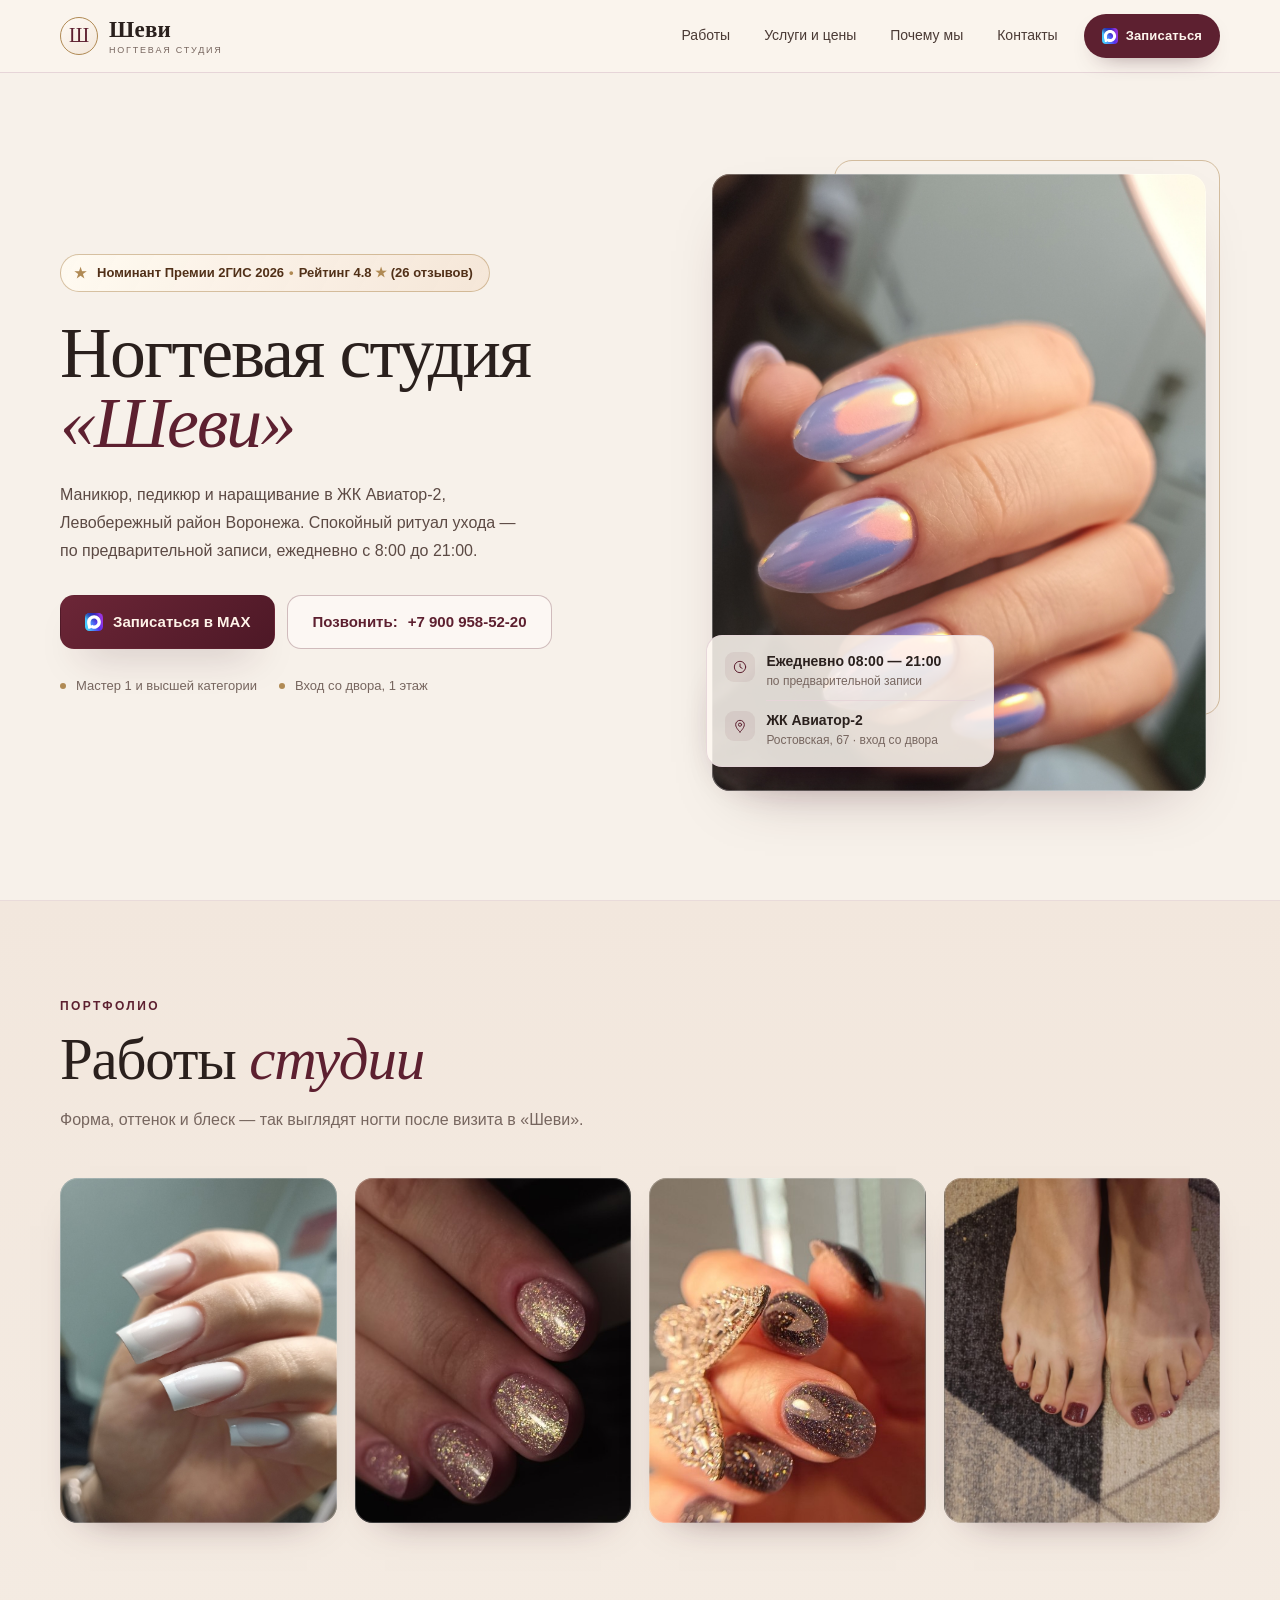
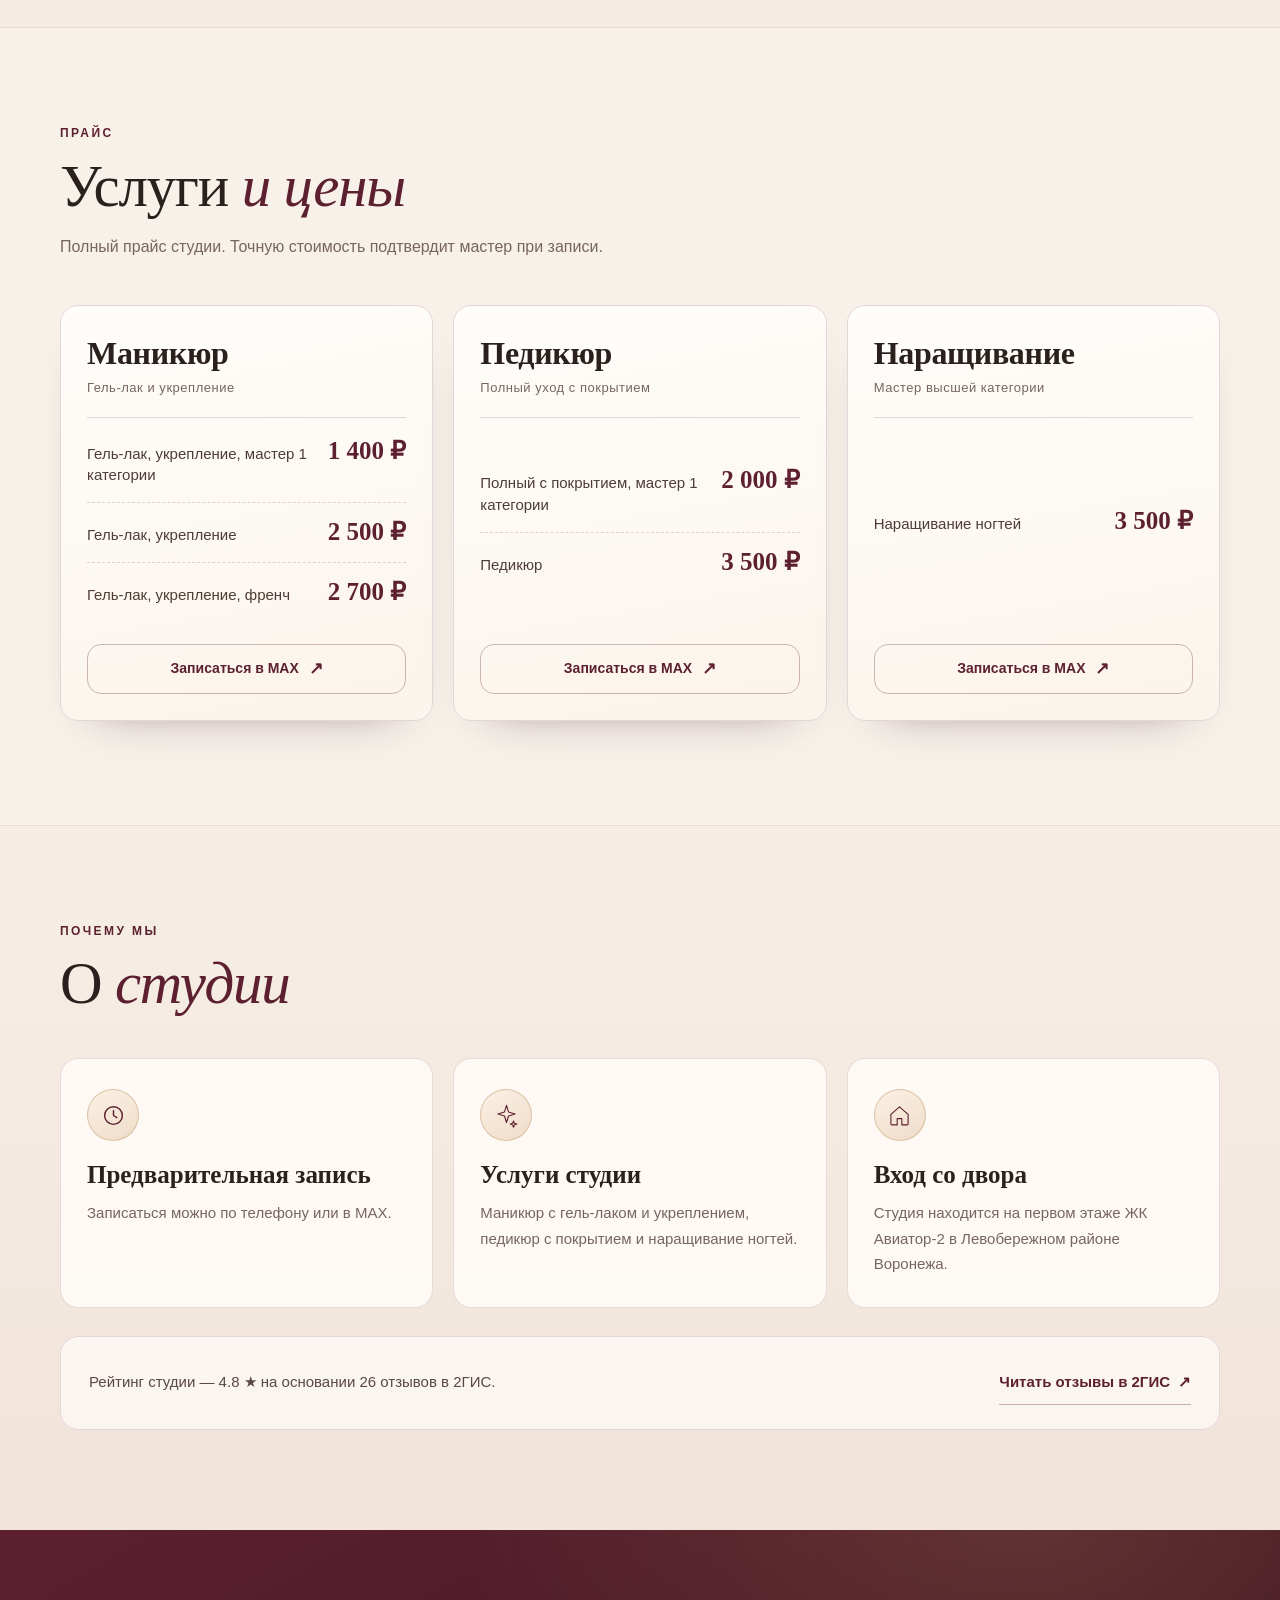
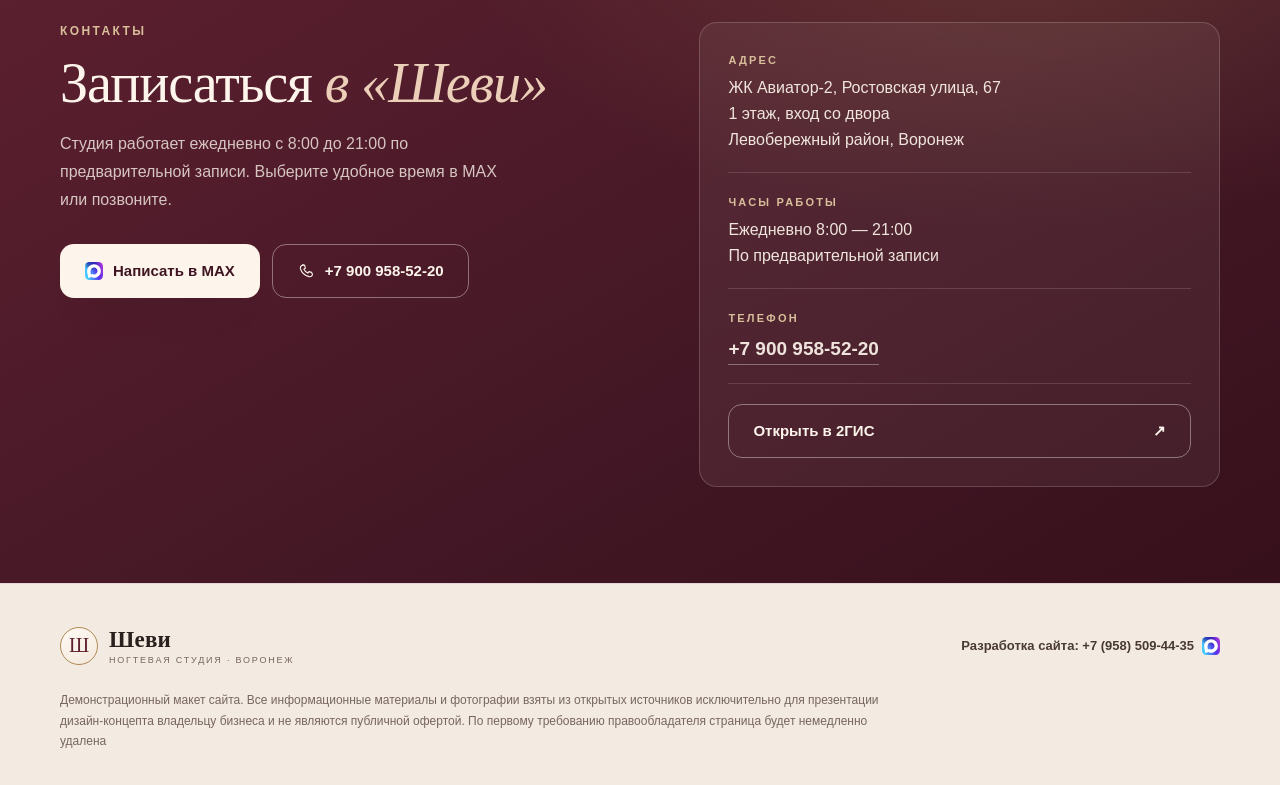
==== commit df28108c: "Upgrade shevi-vrn design" ====
--- a/shevi-vrn/index.html
+++ b/shevi-vrn/index.html
@@ -1 +1 @@
-<!DOCTYPE html><html lang="ru" data-type="place" data-radius="soft" data-buttons="solid"><head><meta charSet="utf-8"/><meta name="viewport" content="width=device-width, initial-scale=1"/><link rel="preload" as="image" href="/shevi-vrn/images/nogti1.jpg"/><link rel="preload" as="image" href="/shevi-vrn/images/nogti2.jpg"/><link rel="preload" as="image" href="/shevi-vrn/images/nogti3.jpg"/><link rel="preload" as="image" href="/shevi-vrn/images/nogti4.jpg"/><link rel="preload" as="image" href="/shevi-vrn/images/pedikur.jpg"/><link rel="preload" as="image" href="/shevi-vrn/images/max-logo.svg"/><link rel="stylesheet" href="/shevi-vrn/_next/static/chunks/2x8o2h8vagrkt.css" data-precedence="next"/><link rel="preload" as="script" fetchPriority="low" href="/shevi-vrn/_next/static/chunks/0j1we3cwg31qe.js"/><script src="/shevi-vrn/_next/static/chunks/3-j0hwac531q3.js" async=""></script><script src="/shevi-vrn/_next/static/chunks/39_j1bdzreq0m.js" async=""></script><script src="/shevi-vrn/_next/static/chunks/turbopack-21f26q4hjr33s.js" async=""></script><script src="/shevi-vrn/_next/static/chunks/3qfy96eoyh-ek.js" async=""></script><script src="/shevi-vrn/_next/static/chunks/0od12_mk9vmcb.js" async=""></script><meta name="theme-color" content="#f5eee8"/><title>Шеви — ногтевая студия в Воронеже</title><meta name="description" content="Маникюр, педикюр и наращивание в ногтевой студии «Шеви», Левобережный район Воронежа. Номинант Премии 2ГИС 2026."/><meta name="robots" content="noindex, nofollow"/><meta name="page-type" content="place"/><meta name="site-kind" content="other"/><meta name="page-kind" content="place"/><meta property="og:title" content="Шеви — ногтевая студия"/><meta property="og:description" content="Маникюр, педикюр и наращивание в Воронеже"/><meta property="og:locale" content="ru_RU"/><meta property="og:type" content="website"/><meta name="twitter:card" content="summary"/><meta name="twitter:title" content="Шеви — ногтевая студия"/><meta name="twitter:description" content="Маникюр, педикюр и наращивание в Воронеже"/><link rel="icon" href="/shevi-vrn/icon.svg"/><script src="/shevi-vrn/_next/static/chunks/0cz1d0mv5g_q7.js" noModule=""></script></head><body><div hidden=""><!--$--><!--/$--></div><header class="nav"><a class="skip-link" href="#main">К содержимому</a><a class="brand" href="#top"><span class="brand-mark">Ш</span><span>Шеви<small>НОГТЕВАЯ СТУДИЯ</small></span></a><nav><a href="#services">Услуги</a><a href="#visit">Контакты</a></nav><a class="nav-award" href="https://2gis.ru/voronezh/search/%D0%A8%D0%B5%D0%B2%D0%B8/firm/70000001098960459/39.245233%2C51.591777/tab/prices?m=39.245814%2C51.591741%2F18" target="_blank" rel="noreferrer">★ 4.8 <i>·</i> 2ГИС</a></header><main id="main"><section class="hero" id="top" data-enter="true"><div class="wrap hero-layout"><div class="hero-copy"><p class="eyebrow">Воронеж · Левобережный район</p><h1>Ногтевая студия<br/><em>«Шеви».</em></h1><p class="intro">Маникюр, педикюр и наращивание.</p><div class="award"><span class="award-star">✳</span><span><b>Номинант Премии 2ГИС 2026</b><small>Рейтинг 4.8 ★</small></span></div><a class="button" href="#services">Выбрать услугу <span>↘</span></a></div><div class="hero-art"><div class="hero-image"><img src="/shevi-vrn/images/nogti1.jpg" alt="Маникюр — работа студии Шеви"/></div><span class="image-index">01 <i>—</i> 05</span><span class="vertical-note">NAIL STUDIO · VORONEZH</span></div><div class="hero-foot"><span>Работы студии</span><span>01 / 03</span></div></div></section><section class="gallery" aria-label="Работы студии"><div class="wrap"><div class="gallery-head"><div><p class="eyebrow">Работы студии</p><h2>Точность<br/><em>в деталях.</em></h2></div><p class="gallery-note">Маникюр · педикюр</p></div><div class="gallery-grid"><figure class="photo photo-2"><img src="/shevi-vrn/images/nogti2.jpg" alt="Маникюр — работа студии Шеви 2"/></figure><figure class="photo photo-3"><img src="/shevi-vrn/images/nogti3.jpg" alt="Маникюр — работа студии Шеви 3"/></figure><figure class="photo photo-4"><img src="/shevi-vrn/images/nogti4.jpg" alt="Маникюр — работа студии Шеви 4"/></figure><figure class="photo photo-5"><img src="/shevi-vrn/images/pedikur.jpg" alt="Педикюр — работа студии Шеви"/></figure></div></div></section><section class="services" id="services"><div class="wrap"><div class="section-heading"><div><p class="eyebrow">Меню студии</p><h2>Услуги <em>и цены</em></h2></div></div><div class="price-layout"><div class="price-groups"><article class="price-group"><h3><span>01</span> Маникюр</h3><div class="price-row"><span>Гель-лак, укрепление, мастер 1 категории</span><b>1 400 ₽</b></div><div class="price-row"><span>Гель-лак, укрепление</span><b>2 500 ₽</b></div><div class="price-row"><span>С френчем</span><b>2 700 ₽</b></div></article><article class="price-group"><h3><span>02</span> Педикюр</h3><div class="price-row"><span>Полный с покрытием, мастер 1 категории</span><b>2 000 ₽</b></div><div class="price-row"><span>Педикюр</span><b>3 500 ₽</b></div></article><article class="price-group"><h3><span>03</span> Наращивание</h3><div class="price-row"><span>Мастер высшей категории</span><b>3 500 ₽</b></div></article></div><div class="service-photo"><img src="/shevi-vrn/images/nogti3.jpg" alt="Маникюр — работа студии Шеви"/></div></div></div></section><section class="visit" id="visit" data-moment="picture-develops"><div class="wrap"><p class="eyebrow">Ваш визит в «Шеви»</p><h2>Время для<br/><em>себя.</em></h2><div class="visit-layout"><div class="visit-photo"><img src="/shevi-vrn/images/pedikur.jpg" alt="Педикюр — работа студии Шеви"/></div><div class="visit-content"><div class="visit-info"><div><span class="info-label">АДРЕС</span><p>ЖК Авиатор-2, Ростовская улица, 67, 1 этаж<br/>Вход со двора<br/>Левобережный район, Воронеж</p></div><div><span class="info-label">ЧАСЫ РАБОТЫ</span><p>8:00 — 21:00<br/>По предварительной записи</p></div><div><span class="info-label">СВЯЗЬ</span><a class="phone" href="tel:+79009585220">+7-900-958-52-20</a><a class="max-link" href="https://max.ru/se13619374_biz" target="_blank" rel="noreferrer"><img src="/shevi-vrn/images/max-logo.svg" alt=""/>Написать в MAX ↗</a></div></div><a class="map-link" href="https://2gis.ru/voronezh/search/%D0%A8%D0%B5%D0%B2%D0%B8/firm/70000001098960459/39.245233%2C51.591777/tab/prices?m=39.245814%2C51.591741%2F18" target="_blank" rel="noreferrer">Открыть в 2ГИС <span>↗</span></a><a class="button visit-button" href="tel:+79009585220">Позвонить <span>↗</span></a></div></div></div></section></main><footer class="closing"><div class="wrap"><div class="footer-top"><a class="brand" href="#top"><span class="brand-mark">Ш</span><span>Шеви<small>НОГТЕВАЯ СТУДИЯ</small></span></a><a href="https://max.ru/se13619374_biz" target="_blank" rel="noreferrer"><img class="footer-max" src="/shevi-vrn/images/max-logo.svg" alt="MAX"/>Сообщество в MAX ↗</a></div><div class="footer-legal"><p>Демонстрационный макет сайта. Все информационные материалы и фотографии взяты из открытых источников исключительно для презентации дизайн-концепта владельцу бизнеса и не являются публичной офертой. По первому требованию правообладателя страница будет немедленно удалена</p><a class="developer" href="https://max.ru/u/f9LHodD0cOIJwdT5l_j9BxblxJVJBxefEtRhXj9S5n9MUnpURbA4HJ3-W7Y" target="_blank" rel="noreferrer">Разработка сайта: +7 (958) 509-44-35 <img src="/shevi-vrn/images/max-logo.svg" alt="MAX" width="18" height="18"/></a></div></div></footer><button class="desktop-copy" aria-label="Скопировать номер телефона">+7-900-958-52-20</button><a class="mobile-call" href="tel:+79009585220">Позвонить <span>↗</span></a><!--$--><!--/$--><script id="_R_">(globalThis["TURBOPACK"] || (globalThis["TURBOPACK"] = [])).push({"otherChunks":["static/chunks/0j1we3cwg31qe.js","static/chunks/3-j0hwac531q3.js","static/chunks/39_j1bdzreq0m.js"],"runtimeModuleIds":[94553]});</script><script src="/shevi-vrn/_next/static/chunks/0j1we3cwg31qe.js" async=""></script><script>(self.__next_f=self.__next_f||[]).push([0])</script><script>self.__next_f.push([1,"1:\"$Sreact.fragment\"\n2:\"/shevi-vrn/_next/static/chunks/3qfy96eoyh-ek.js\"\n3:I[39756,[\"$2\"],\"default\"]\n4:I[37457,[\"$2\"],\"default\"]\n6:I[47257,[\"$2\"],\"ClientPageRoot\"]\n7:\"/shevi-vrn/_next/static/chunks/0od12_mk9vmcb.js\"\n8:I[31713,[\"$2\",\"$7\"],\"default\"]\nb:I[97367,[\"$2\"],\"OutletBoundary\"]\nc:\"$Sreact.suspense\"\ne:\"ViewportBoundary\"\nf:I[97367,[\"$2\"],\"$e\"]\n11:\"MetadataBoundary\"\n12:I[97367,[\"$2\"],\"$11\"]\n14:I[68027,[\"$2\"],\"default\",1]\n:HL[\"/shevi-vrn/_next/static/chunks/2x8o2h8vagrkt.css\",\"style\"]\n5:[[\"children\",{\"s\":\"__PAGE__\",\"h\":512,\"d\":{\"r\":[\"$\",\"$1\",\"c\",{\"children\":[[\"$\",\"$L6\",null,{\"Component\":\"$8\",\"serverProvidedParams\":{\"searchParams\":{},\"params\":{},\"promises\":[\"$@9\",\"$@a\"]}}],[[\"$\",\"script\",\"script-0\",{\"src\":\"/shevi-vrn/_next/static/chunks/0od12_mk9vmcb.js\",\"async\":true,\"nonce\":\"$undefined\"}]],[\"$\",\"$Lb\",null,{\"children\":[\"$\",\"$c\",null,{\"name\":\"Next.MetadataOutlet\",\"children\":\"$@d\"}]}]]}],\"p\":false,\"v\":null}}]]\n0:{\"P\":null,\"c\":[\"\",\"\"],\"q\":\"\",\"i\":false,\"t\":{\"t\":{\"s\":\"\",\"h\":528,\"d\":{\"r\":[\"$\",\"$1\",\"c\",{\"children\":[[[\"$\",\"link\",\"0\",{\"rel\":\"stylesheet\",\"href\":\"/shevi-vrn/_next/static/chunks/2x8o2h8vagrkt.css\",\"precedence\":\"next\",\"crossOrigin\":\"$undefined\",\"nonce\":\"$undefined\"}],[\"$\",\"script\",\"script-0\",{\"src\":\"/shevi-vrn/_next/static/chunks/3qfy96eoyh-ek.js\",\"async\":true,\"nonce\":\"$undefined\"}]],[\"$\",\"html\",null,{\"lang\":\"ru\",\"data-type\":\"place\",\"data-radius\":\"soft\",\"data-buttons\":\"solid\",\"children\":[\"$\",\"body\",null,{\"children\":[\"$\",\"$L3\",null,{\"parallelRouterKey\":\"children\",\"error\":\"$undefined\",\"errorStyles\":\"$undefined\",\"errorScripts\":\"$undefined\",\"template\":[\"$\",\"$L4\",null,{}],\"templateStyles\":\"$undefined\",\"templateScripts\":\"$undefined\",\"notFound\":[[[\"$\",\"title\",null,{\"children\":\"404: This page could not be found.\"}],[\"$\",\"div\",null,{\"style\":{\"fontFamily\":\"system-ui,\\\"Segoe UI\\\",Roboto,Helvetica,Arial,sans-serif,\\\"Apple Color Emoji\\\",\\\"Segoe UI Emoji\\\"\",\"height\":\"100vh\",\"textAlign\":\"center\",\"display\":\"flex\",\"flexDirection\":\"column\",\"alignItems\":\"center\",\"justifyContent\":\"center\"},\"children\":[\"$\",\"div\",null,{\"children\":[[\"$\",\"style\",null,{\"dangerouslySetInnerHTML\":{\"__html\":\"body{color:#000;background:#fff;margin:0}.next-error-h1{border-right:1px solid rgba(0,0,0,.3)}@media (prefers-color-scheme:dark){body{color:#fff;background:#000}.next-error-h1{border-right:1px solid rgba(255,255,255,.3)}}\"}}],[\"$\",\"h1\",null,{\"className\":\"next-error-h1\",\"style\":{\"display\":\"inline-block\",\"margin\":\"0 20px 0 0\",\"padding\":\"0 23px 0 0\",\"fontSize\":24,\"fontWeight\":500,\"verticalAlign\":\"top\",\"lineHeight\":\"49px\"},\"children\":404}],[\"$\",\"div\",null,{\"style\":{\"display\":\"inline-block\"},\"children\":[\"$\",\"h2\",null,{\"style\":{\"fontSize\":14,\"fontWeight\":400,\"lineHeight\":\"49px\",\"margin\":0},\"children\":\"This page could not be found.\"}]}]]}]}]],[]],\"forbidden\":\"$undefined\",\"unauthorized\":\"$undefined\"}]}]}]]}],\"p\":false,\"v\":null},\"c\":\"$Q5\"},\"h\":{\"r\":[\"$\",\"$1\",\"h\",{\"children\":[null,[\"$\",\"$Lf\",null,{\"children\":\"$L10\"}],[\"$\",\"$L12\",null,{\"children\":[[\"$\",\"div\",null,{\"hidden\":true,\"children\":[\"$\",\"$c\",null,{\"name\":\"Next.Metadata\",\"children\":\"$L13\"}]}],null]}],null]}],\"p\":false,\"v\":null}},\"m\":\"$undefined\",\"G\":[\"$14\",[[\"$\",\"link\",\"0\",{\"rel\":\"stylesheet\",\"href\":\"/shevi-vrn/_next/static/chunks/2x8o2h8vagrkt.css\",\"precedence\":\"next\",\"crossOrigin\":\"$undefined\",\"nonce\":\"$undefined\"}]]],\"S\":true,\"r\":\"$undefined\",\"s\":\"$undefined\",\"a\":\"$undefined\",\"l\":\"$undefined\",\"p\":\"$undefined\",\"d\":\"$undefined\",\"b\":\"PWXteklYJXyaSEMuFwVMn\"}\n9:{}\na:\"$5:0:1:d:r:props:children:0:props:serverProvidedParams:params\"\n10:[[\"$\",\"meta\",\"0\",{\"charSet\":\"utf-8\"}],[\"$\",\"meta\",\"1\",{\"name\":\"viewport\",\"content\":\"width=device-width, initial-scale=1\"}],[\"$\",\"meta\",\"2\",{\"name\":\"theme-color\",\"content\":\"#f5eee8\"}]]\n15:I[27201,[\"$2\"],\"IconMark\"]\nd:null\n13:[[\"$\",\"title\",\"0\",{\"children\":\"Шеви — ногтевая студия в Воронеже\"}],[\"$\",\"meta\",\"1\",{\"name\":\"description\",\"content\":\"Маникюр, педикюр и наращивание в ногтевой студии «Шеви», Левобережный район Воронежа. Номинант Премии 2ГИС 2026.\"}],[\"$\",\"meta\",\"2\",{\"name\":\"robots\",\"content\":\"noindex, nofollow\"}],[\"$\",\"meta\",\"3\",{\"name\":\"page-type\",\"content\":\"place\"}],[\"$\",\"meta\",\"4\",{\"name\":\"site-kind\",\"content\":\"other\"}],[\"$\",\"meta\",\"5\",{\"name\":\"page-kind\",\"content\":\"place\"}],[\"$\",\"meta\",\"6\",{\"property\":\"og:title\",\"content\":\"Шеви — ногтевая студия\"}],[\"$\",\"meta\",\"7\",{\"property\":\"og:description\",\"content\":\"Маникюр, педикюр и наращивание в Воронеже\"}],[\"$\",\"meta\",\"8\",{\"property\":\"og:locale\",\"content\":\"ru_RU\"}],[\"$\",\"meta\",\"9\",{\"property\":\"og:type\",\"content\":\"website\"}],[\"$\",\"meta\",\"10\",{\"name\":\"twitter:card\",\"content\":\"summary\"}],[\"$\",\"meta\",\"11\",{\"name\":\"twitter:title\",\"content\":\"Шеви — ногтевая студия\"}],[\"$\",\"meta\",\"12\",{\"name\":\"twitter:description\",\"content\":\"Маникюр, педикюр и наращивание в Воронеже\"}],[\"$\",\"link\",\"13\",{\"rel\":\"icon\",\"href\":\"/shevi-vrn/icon.svg\"}],[\"$\",\"$L15\",\"14\",{}]]\n"])</script></body></html>+<!DOCTYPE html><html lang="ru" data-type="place" data-radius="soft" data-buttons="solid"><head><meta charSet="utf-8"/><meta name="viewport" content="width=device-width, initial-scale=1"/><link rel="preload" href="/shevi-vrn/images/max-logo.svg" as="image"/><link rel="preload" href="/shevi-vrn/images/nogti1.jpg" as="image"/><link rel="stylesheet" href="/shevi-vrn/_next/static/chunks/0-mzn2ftztyae.css" data-precedence="next"/><link rel="preload" as="script" fetchPriority="low" href="/shevi-vrn/_next/static/chunks/0j1we3cwg31qe.js"/><script src="/shevi-vrn/_next/static/chunks/3-j0hwac531q3.js" async=""></script><script src="/shevi-vrn/_next/static/chunks/39_j1bdzreq0m.js" async=""></script><script src="/shevi-vrn/_next/static/chunks/turbopack-21f26q4hjr33s.js" async=""></script><script src="/shevi-vrn/_next/static/chunks/3qfy96eoyh-ek.js" async=""></script><script src="/shevi-vrn/_next/static/chunks/1tujspwi078f0.js" async=""></script><meta name="theme-color" content="#f5eee8"/><title>Шеви — ногтевая студия в Воронеже</title><meta name="description" content="Маникюр, педикюр и наращивание в ногтевой студии «Шеви», Левобережный район Воронежа. Номинант Премии 2ГИС 2026."/><meta name="robots" content="noindex, nofollow"/><meta name="page-type" content="place"/><meta name="site-kind" content="other"/><meta name="page-kind" content="place"/><meta property="og:title" content="Шеви — ногтевая студия"/><meta property="og:description" content="Маникюр, педикюр и наращивание в Воронеже"/><meta property="og:locale" content="ru_RU"/><meta property="og:type" content="website"/><meta name="twitter:card" content="summary"/><meta name="twitter:title" content="Шеви — ногтевая студия"/><meta name="twitter:description" content="Маникюр, педикюр и наращивание в Воронеже"/><link rel="icon" href="/shevi-vrn/icon.svg"/><script src="/shevi-vrn/_next/static/chunks/0cz1d0mv5g_q7.js" noModule=""></script></head><body><div hidden=""><!--$--><!--/$--></div><header class="nav"><a class="skip-link" href="#main">К содержимому</a><div class="nav-inner"><a class="brand" href="#top" aria-label="Шеви — ногтевая студия, на главную"><span class="brand-mark" aria-hidden="true">Ш</span><span class="brand-text">Шеви<small>ногтевая студия</small></span></a><nav class="nav-links" aria-label="Основная навигация"><a href="#works">Работы</a><a href="#services">Услуги и цены</a><a href="#why">Почему мы</a><a href="#visit">Контакты</a></nav><a class="nav-cta" href="https://max.ru/se13619374_biz" target="_blank" rel="noreferrer"><img src="/shevi-vrn/images/max-logo.svg" alt="" width="16" height="16"/>Записаться</a><div class="m-nav"><button type="button" class="m-nav-toggle" aria-expanded="false" aria-controls="m-nav-panel" aria-label="Открыть меню навигации"><span class="m-nav-lines" aria-hidden="true"></span></button><div class="m-nav-panel" id="m-nav-panel" hidden=""><nav aria-label="Мобильная навигация"><a href="#works">Работы</a><a href="#services">Услуги и цены</a><a href="#why">Почему мы</a><a href="#visit">Контакты</a></nav><a class="btn btn-primary" href="https://max.ru/se13619374_biz" target="_blank" rel="noreferrer">Записаться в MAX</a><a class="m-nav-phone" href="tel:+79009585220">+7 900 958-52-20</a></div></div></div></header><main id="main"><section class="hero" id="top"><div class="wrap hero-grid"><div class="hero-copy"><p class="award-badge"><span class="award-star" aria-hidden="true">★</span><span>Номинант Премии 2ГИС 2026<i aria-hidden="true">•</i>Рейтинг 4.8 <span class="sr-only">звезды</span><b aria-hidden="true">★</b> (26 отзывов)</span></p><h1>Ногтевая студия<br/><em>«Шеви»</em></h1><p class="hero-offer">Маникюр, педикюр и наращивание в ЖК Авиатор-2, Левобережный район Воронежа. Спокойный ритуал ухода — по предварительной записи, ежедневно с 8:00 до 21:00.</p><div class="hero-actions"><a class="btn btn-primary" href="https://max.ru/se13619374_biz" target="_blank" rel="noreferrer"><img src="/shevi-vrn/images/max-logo.svg" alt="" width="18" height="18"/>Записаться в MAX</a><a class="btn btn-ghost" href="tel:+79009585220"><span class="btn-phone-label">Позвонить:</span>+7 900 958-52-20</a></div><ul class="hero-facts"><li>Мастер 1 и высшей категории</li><li>Вход со двора, 1 этаж</li></ul></div><div class="hero-art"><div class="hero-frame"><img src="/shevi-vrn/images/nogti1.jpg" alt="Маникюр с перламутровым покрытием — работа студии «Шеви»"/></div><div class="hero-float"><span class="float-row"><span class="float-icon"><svg viewBox="0 0 24 24" aria-hidden="true" focusable="false"><circle cx="12" cy="12" r="8.5"></circle><path d="M12 7.5V12l3.2 2"></path></svg></span><span><b>Ежедневно 08:00 — 21:00</b><small>по предварительной записи</small></span></span><span class="float-divider" aria-hidden="true"></span><span class="float-row"><span class="float-icon"><svg viewBox="0 0 24 24" aria-hidden="true" focusable="false"><path d="M12 21s6.5-5.9 6.5-11a6.5 6.5 0 1 0-13 0C5.5 15.1 12 21 12 21z"></path><circle cx="12" cy="10" r="2.4"></circle></svg></span><span><b>ЖК Авиатор-2</b><small>Ростовская, 67 · вход со двора</small></span></span></div></div></div></section><section class="works" id="works"><div class="wrap"><div class="sec-head"><p class="eyebrow">Портфолио</p><h2>Работы <em>студии</em></h2><p class="sec-sub">Форма, оттенок и блеск — так выглядят ногти после визита в «Шеви».</p></div><div class="gallery"><figure class="shot"><img src="/shevi-vrn/images/nogti2.jpg" alt="Маникюр с блестящим покрытием — работа студии «Шеви»" loading="lazy"/></figure><figure class="shot"><img src="/shevi-vrn/images/nogti3.jpg" alt="Маникюр с шиммерным гель-лаком — работа студии «Шеви»" loading="lazy"/></figure><figure class="shot"><img src="/shevi-vrn/images/nogti4.jpg" alt="Маникюр с дизайном — работа студии «Шеви»" loading="lazy"/></figure><figure class="shot"><img src="/shevi-vrn/images/pedikur.jpg" alt="Педикюр с покрытием — работа студии «Шеви»" loading="lazy"/></figure></div></div></section><section class="services" id="services"><div class="wrap"><div class="sec-head"><p class="eyebrow">Прайс</p><h2>Услуги <em>и цены</em></h2><p class="sec-sub">Полный прайс студии. Точную стоимость подтвердит мастер при записи.</p></div><div class="price-cards"><article class="price-card"><header class="price-card-head"><h3>Маникюр</h3><p>Гель-лак и укрепление</p></header><ul class="price-list"><li class="price-row"><span>Гель-лак, укрепление, мастер 1 категории</span><b>1 400 ₽</b></li><li class="price-row"><span>Гель-лак, укрепление</span><b>2 500 ₽</b></li><li class="price-row"><span>Гель-лак, укрепление, френч</span><b>2 700 ₽</b></li></ul><a class="btn btn-card" href="https://max.ru/se13619374_biz" target="_blank" rel="noreferrer">Записаться в MAX<span aria-hidden="true">↗</span></a></article><article class="price-card"><header class="price-card-head"><h3>Педикюр</h3><p>Полный уход с покрытием</p></header><ul class="price-list"><li class="price-row"><span>Полный с покрытием, мастер 1 категории</span><b>2 000 ₽</b></li><li class="price-row"><span>Педикюр</span><b>3 500 ₽</b></li></ul><a class="btn btn-card" href="https://max.ru/se13619374_biz" target="_blank" rel="noreferrer">Записаться в MAX<span aria-hidden="true">↗</span></a></article><article class="price-card"><header class="price-card-head"><h3>Наращивание</h3><p>Мастер высшей категории</p></header><ul class="price-list"><li class="price-row"><span>Наращивание ногтей</span><b>3 500 ₽</b></li></ul><a class="btn btn-card" href="https://max.ru/se13619374_biz" target="_blank" rel="noreferrer">Записаться в MAX<span aria-hidden="true">↗</span></a></article></div></div></section><section class="why" id="why"><div class="wrap"><div class="sec-head"><p class="eyebrow">Почему мы</p><h2>О <em>студии</em></h2></div><div class="why-grid"><article class="why-card"><span class="why-icon"><svg viewBox="0 0 24 24" aria-hidden="true" focusable="false"><circle cx="12" cy="12" r="8.5"></circle><path d="M12 7.5V12l3.2 2"></path></svg></span><h3>Предварительная запись</h3><p>Записаться можно по телефону или в MAX.</p></article><article class="why-card"><span class="why-icon"><svg viewBox="0 0 32 32" aria-hidden="true" focusable="false"><path d="M16 3l2.6 8.4L27 14l-8.4 2.6L16 25l-2.6-8.4L5 14l8.4-2.6L16 3z"></path><path d="M25 23l1.1 3 3 1-3 1.1L25 31l-1.1-2.9-3-1.1 3-1L25 23z"></path></svg></span><h3>Услуги студии</h3><p>Маникюр с гель-лаком и укреплением, педикюр с покрытием и наращивание ногтей.</p></article><article class="why-card"><span class="why-icon"><svg viewBox="0 0 32 32" aria-hidden="true" focusable="false"><path d="M5 14.5L16 5l11 9.5V27a1 1 0 0 1-1 1h-7v-8h-6v8H6a1 1 0 0 1-1-1V14.5z"></path></svg></span><h3>Вход со двора</h3><p>Студия находится на первом этаже ЖК Авиатор-2 в Левобережном районе Воронежа.</p></article></div><div class="reviews-note"><p>Рейтинг студии — 4.8 ★ на основании 26 отзывов в 2ГИС.</p><a class="link-arrow" href="https://2gis.ru/voronezh/search/%D0%A8%D0%B5%D0%B2%D0%B8/firm/70000001098960459/39.245233%2C51.591777/tab/prices?m=39.245814%2C51.591741%2F18" target="_blank" rel="noreferrer">Читать отзывы в 2ГИС <span aria-hidden="true">↗</span></a></div></div></section><section class="visit" id="visit"><div class="wrap visit-grid"><div class="visit-copy"><p class="eyebrow">Контакты</p><h2>Записаться <em>в «Шеви»</em></h2><p class="visit-lead">Студия работает ежедневно с 8:00 до 21:00 по предварительной записи. Выберите удобное время в MAX или позвоните.</p><div class="visit-actions"><a class="btn btn-light" href="https://max.ru/se13619374_biz" target="_blank" rel="noreferrer"><img src="/shevi-vrn/images/max-logo.svg" alt="" width="18" height="18"/>Написать в MAX</a><a class="btn btn-outline-light" href="tel:+79009585220"><svg viewBox="0 0 24 24" aria-hidden="true" focusable="false"><path d="M7.6 3.5l2.6 1 1 3.6-2 1.6a12.8 12.8 0 0 0 5.1 5.1l1.6-2 3.6 1 1 2.6c.2.6 0 1.3-.5 1.8-1 1.1-2.4 1.6-3.9 1.3C10 18 6 14 4.5 8.9c-.3-1.5.2-2.9 1.3-3.9.5-.5 1.2-.7 1.8-.5z"></path></svg>+7 900 958-52-20</a></div></div><div class="visit-card"><div class="visit-item"><span class="visit-label">Адрес</span><p>ЖК Авиатор-2, Ростовская улица, 67<br/>1 этаж, вход со двора<br/>Левобережный район, Воронеж</p></div><div class="visit-item"><span class="visit-label">Часы работы</span><p>Ежедневно 8:00 — 21:00<br/>По предварительной записи</p></div><div class="visit-item"><span class="visit-label">Телефон</span><p><a class="visit-phone" href="tel:+79009585220">+7 900 958-52-20</a></p></div><a class="btn btn-outline-light visit-map" href="https://2gis.ru/voronezh/search/%D0%A8%D0%B5%D0%B2%D0%B8/firm/70000001098960459/39.245233%2C51.591777/tab/prices?m=39.245814%2C51.591741%2F18" target="_blank" rel="noreferrer">Открыть в 2ГИС<span aria-hidden="true">↗</span></a></div></div></section></main><footer class="footer"><div class="wrap footer-inner"><a class="brand footer-brand" href="#top" aria-label="Шеви — ногтевая студия, наверх"><span class="brand-mark" aria-hidden="true">Ш</span><span class="brand-text">Шеви<small>ногтевая студия · Воронеж</small></span></a><p class="disclaimer">Демонстрационный макет сайта. Все информационные материалы и фотографии взяты из открытых источников исключительно для презентации дизайн-концепта владельцу бизнеса и не являются публичной офертой. По первому требованию правообладателя страница будет немедленно удалена</p><a class="developer" href="https://max.ru/u/f9LHodD0cOIJwdT5l_j9BxblxJVJBxefEtRhXj9S5n9MUnpURbA4HJ3-W7Y" target="_blank" rel="noreferrer">Разработка сайта: +7 (958) 509-44-35<img src="/shevi-vrn/images/max-logo.svg" alt="MAX" width="18" height="18"/></a></div></footer><!--$--><!--/$--><script id="_R_">(globalThis["TURBOPACK"] || (globalThis["TURBOPACK"] = [])).push({"otherChunks":["static/chunks/0j1we3cwg31qe.js","static/chunks/3-j0hwac531q3.js","static/chunks/39_j1bdzreq0m.js"],"runtimeModuleIds":[94553]});</script><script src="/shevi-vrn/_next/static/chunks/0j1we3cwg31qe.js" async=""></script><script>(self.__next_f=self.__next_f||[]).push([0])</script><script>self.__next_f.push([1,"1:\"$Sreact.fragment\"\n2:\"/shevi-vrn/_next/static/chunks/3qfy96eoyh-ek.js\"\n3:I[39756,[\"$2\"],\"default\"]\n4:I[37457,[\"$2\"],\"default\"]\n6:\"/shevi-vrn/_next/static/chunks/1tujspwi078f0.js\"\n7:I[23758,[\"$2\",\"$6\"],\"default\"]\n12:\"ViewportBoundary\"\n13:I[97367,[\"$2\"],\"$12\"]\n15:\"MetadataBoundary\"\n16:I[97367,[\"$2\"],\"$15\"]\n17:\"$Sreact.suspense\"\n19:I[68027,[\"$2\"],\"default\",1]\n:HL[\"/shevi-vrn/_next/static/chunks/0-mzn2ftztyae.css\",\"style\"]\n:HL[\"/shevi-vrn/images/max-logo.svg\",\"image\"]\n:HL[\"/shevi-vrn/images/nogti1.jpg\",\"image\"]\n5:[[\"children\",{\"s\":\"__PAGE__\",\"h\":512,\"d\":{\"r\":[\"$\",\"$1\",\"c\",{\"children\":[[[\"$\",\"header\",null,{\"className\":\"nav\",\"children\":[[\"$\",\"a\",null,{\"className\":\"skip-link\",\"href\":\"#main\",\"children\":\"К содержимому\"}],[\"$\",\"div\",null,{\"className\":\"nav-inner\",\"children\":[[\"$\",\"a\",null,{\"className\":\"brand\",\"href\":\"#top\",\"aria-label\":\"Шеви — ногтевая студия, на главную\",\"children\":[[\"$\",\"span\",null,{\"className\":\"brand-mark\",\"aria-hidden\":\"true\",\"children\":\"Ш\"}],[\"$\",\"span\",null,{\"className\":\"brand-text\",\"children\":[\"Шеви\",[\"$\",\"small\",null,{\"children\":\"ногтевая студия\"}]]}]]}],[\"$\",\"nav\",null,{\"className\":\"nav-links\",\"aria-label\":\"Основная навигация\",\"children\":[[\"$\",\"a\",null,{\"href\":\"#works\",\"children\":\"Работы\"}],[\"$\",\"a\",null,{\"href\":\"#services\",\"children\":\"Услуги и цены\"}],[\"$\",\"a\",null,{\"href\":\"#why\",\"children\":\"Почему мы\"}],[\"$\",\"a\",null,{\"href\":\"#visit\",\"children\":\"Контакты\"}]]}],[\"$\",\"a\",null,{\"className\":\"nav-cta\",\"href\":\"https://max.ru/se13619374_biz\",\"target\":\"_blank\",\"rel\":\"noreferrer\",\"children\":[[\"$\",\"img\",null,{\"src\":\"/shevi-vrn/images/max-logo.svg\",\"alt\":\"\",\"width\":16,\"height\":16}],\"Записаться\"]}],[\"$\",\"$L7\",null,{}]]}]]}],[\"$\",\"main\",null,{\"id\":\"main\",\"children\":[[\"$\",\"section\",null,{\"className\":\"hero\",\"id\":\"top\",\"children\":[\"$\",\"div\",null,{\"className\":\"wrap hero-grid\",\"children\":[[\"$\",\"div\",null,{\"className\":\"hero-copy\",\"children\":[[\"$\",\"p\",null,{\"className\":\"award-badge\",\"children\":[[\"$\",\"span\",null,{\"className\":\"award-star\",\"aria-hidden\":\"true\",\"children\":\"★\"}],[\"$\",\"span\",null,{\"children\":[\"Номинант Премии 2ГИС 2026\",[\"$\",\"i\",null,{\"aria-hidden\":\"true\",\"children\":\"•\"}],\"Рейтинг 4.8 \",[\"$\",\"span\",null,{\"className\":\"sr-only\",\"children\":\"звезды\"}],[\"$\",\"b\",null,{\"aria-hidden\":\"true\",\"children\":\"★\"}],\" (26 отзывов)\"]}]]}],[\"$\",\"h1\",null,{\"children\":[\"Ногтевая студия\",[\"$\",\"br\",null,{}],[\"$\",\"em\",null,{\"children\":\"«Шеви»\"}]]}],[\"$\",\"p\",null,{\"className\":\"hero-offer\",\"children\":\"Маникюр, педикюр и наращивание в ЖК Авиатор-2, Левобережный район Воронежа. Спокойный ритуал ухода — по предварительной записи, ежедневно с 8:00 до 21:00.\"}],[\"$\",\"div\",null,{\"className\":\"hero-actions\",\"children\":[[\"$\",\"a\",null,{\"className\":\"btn btn-primary\",\"href\":\"https://max.ru/se13619374_biz\",\"target\":\"_blank\",\"rel\":\"noreferrer\",\"children\":[[\"$\",\"img\",null,{\"src\":\"/shevi-vrn/images/max-logo.svg\",\"alt\":\"\",\"width\":18,\"height\":18}],\"Записаться в MAX\"]}],[\"$\",\"a\",null,{\"className\":\"btn btn-ghost\",\"href\":\"tel:+79009585220\",\"children\":[[\"$\",\"span\",null,{\"className\":\"btn-phone-label\",\"children\":\"Позвонить:\"}],\"+7 900 958-52-20\"]}]]}],[\"$\",\"ul\",null,{\"className\":\"hero-facts\",\"children\":[[\"$\",\"li\",null,{\"children\":\"Мастер 1 и высшей категории\"}],[\"$\",\"li\",null,{\"children\":\"Вход со двора, 1 этаж\"}]]}]]}],[\"$\",\"div\",null,{\"className\":\"hero-art\",\"children\":[[\"$\",\"div\",null,{\"className\":\"hero-frame\",\"children\":[\"$\",\"img\",null,{\"src\":\"/shevi-vrn/images/nogti1.jpg\",\"alt\":\"Маникюр с перламутровым покрытием — работа студии «Шеви»\"}]}],[\"$\",\"div\",null,{\"className\":\"hero-float\",\"children\":[\"$L8\",\"$L9\",\"$La\"]}]]}]]}]}],\"$Lb\",\"$Lc\",\"$Ld\",\"$Le\"]}],\"$Lf\"],[\"$L10\"],\"$L11\"]}],\"p\":false,\"v\":null}}]]\n0:{\"P\":null,\"c\":[\"\",\"\"],\"q\":\"\",\"i\":false,\"t\":{\"t\":{\"s\":\"\",\"h\":528,\"d\":{\"r\":[\"$\",\"$1\",\"c\",{\"children\":[[[\"$\",\"link\",\"0\",{\"rel\":\"stylesheet\",\"href\":\"/shevi-vrn/_next/static/chunks/0-mzn2ftztyae.css\",\"precedence\":\"next\",\"crossOrigin\":\"$undefined\",\"nonce\":\"$undefined\"}],[\"$\",\"script\",\"script-0\",{\"src\":\"/shevi-vrn/_next/static/chunks/3qfy96eoyh-ek.js\",\"async\":true,\"nonce\":\"$undefined\"}]],[\"$\",\"html\",null,{\"lang\":\"ru\",\"data-type\":\"place\",\"data-radius\":\"soft\",\"data-buttons\":\"solid\",\"children\":[\"$\",\"body\",null,{\"children\":[\"$\",\"$L3\",null,{\"parallelRouterKey\":\"children\",\"error\":\"$undefined\",\"errorStyles\":\"$undefined\",\"errorScripts\":\"$undefined\",\"template\":[\"$\",\"$L4\",null,{}],\"templateStyles\":\"$undefined\",\"templateScripts\":\"$undefined\",\"notFound\":[[[\"$\",\"title\",null,{\"children\":\"404: This page could not be found.\"}],[\"$\",\"div\",null,{\"style\":{\"fontFamily\":\"system-ui,\\\"Segoe UI\\\",Roboto,Helvetica,Arial,sans-serif,\\\"Apple Color Emoji\\\",\\\"Segoe UI Emoji\\\"\",\"height\":\"100vh\",\"textAlign\":\"center\",\"display\":\"flex\",\"flexDirection\":\"column\",\"alignItems\":\"center\",\"justifyContent\":\"center\"},\"children\":[\"$\",\"div\",null,{\"children\":[[\"$\",\"style\",null,{\"dangerouslySetInnerHTML\":{\"__html\":\"body{color:#000;background:#fff;margin:0}.next-error-h1{border-right:1px solid rgba(0,0,0,.3)}@media (prefers-color-scheme:dark){body{color:#fff;background:#000}.next-error-h1{border-right:1px solid rgba(255,255,255,.3)}}\"}}],[\"$\",\"h1\",null,{\"className\":\"next-error-h1\",\"style\":{\"display\":\"inline-block\",\"margin\":\"0 20px 0 0\",\"padding\":\"0 23px 0 0\",\"fontSize\":24,\"fontWeight\":500,\"verticalAlign\":\"top\",\"lineHeight\":\"49px\"},\"children\":404}],[\"$\",\"div\",null,{\"style\":{\"display\":\"inline-block\"},\"children\":[\"$\",\"h2\",null,{\"style\":{\"fontSize\":14,\"fontWeight\":400,\"lineHeight\":\"49px\",\"margin\":0},\"children\":\"This page could not be found.\"}]}]]}]}]],[]],\"forbidden\":\"$undefined\",\"unauthorized\":\"$undefined\"}]}]}]]}],\"p\":false,\"v\":null},\"c\":\"$Q5\"},\"h\":{\"r\":[\"$\",\"$1\",\"h\",{\"children\":[null,[\"$\",\"$L13\",null,{\"children\":\"$L14\"}],[\"$\",\"$L16\",null,{\"children\":[[\"$\",\"div\",null,{\"hidden\":true,\"children\":[\"$\",\"$17\",null,{\"name\":\"Next.Metadata\",\"children\":\"$L18\"}]}],null]}],null]}],\"p\":false,\"v\":null}},\"m\":\"$undefined\",\"G\":[\"$19\",[[\"$\",\"link\",\"0\",{\"rel\":\"stylesheet\",\"href\":\"/shevi-vrn/_next/static/chunks/0-mzn2ftztyae.css\",\"precedence\":\"next\",\"crossOrigin\":\"$undefined\",\"nonce\":\"$undefined\"}]]],\"S\":true,\"r\":\"$undefined\",\"s\":\"$undefined\",\"a\":\"$undefined\",\"l\":\"$undefined\",\"p\":\"$undefined\",\"d\":\"$undefined\",\"b\":\"8p-bDTcucmPjaoLkXqvA6\"}\n1a:I[97367,[\"$2\"],\"OutletBoundary\"]\n8:[\"$\",\"span\",null,{\"className\":\"float-row\",\"children\":[[\"$\",\"span\",null,{\"className\":\"float-icon\",\"children\":[\"$\",\"svg\",null,{\"viewBox\":\"0 0 24 24\",\"aria-hidden\":\"true\",\"focusable\":\"false\",\"children\":[[\"$\",\"circle\",null,{\"cx\":\"12\",\"cy\":\"12\",\"r\":\"8.5\"}],[\"$\",\"path\",null,{\"d\":\"M12 7.5V12l3.2 2\"}]]}]}],[\"$\",\"span\",null,{\"children\":[[\"$\",\"b\",null,{\"children\":\"Ежедневно 08:00 — 21:00\"}],[\"$\",\"small\",null,{\"children\":\"по предварительной записи\"}]]}]]}]\n9:[\"$\",\"span\",null,{\"className\":\"float-divider\",\"aria-hidden\":\"true\"}]\na:[\"$\",\"span\",null,{\"className\":\"float-row\",\"children\":[[\"$\",\"span\",null,{\"className\":\"float-icon\",\"children\":[\"$\",\"svg\",null,{\"viewBox\":\"0 0 24 24\",\"aria-hidden\":\"true\",\"focusable\":\"false\",\"children\":[[\"$\",\"path\",null,{\"d\":\"M12 21s6.5-5.9 6.5-11a6.5 6.5 0 1 0-13 0C5.5 15.1 12 21 12 21z\"}],[\"$\",\"circle\",null,{\"cx\":\"12\",\"cy\":\"10\",\"r\":\"2.4\"}]]}]}],[\"$\",\"span\",null,{\"children\":[[\"$\",\"b\",null,{\"children\":\"ЖК Авиатор-2\"}],[\"$\",\"small\",null,{\"children\":\"Ростовская, 67 · вход со двора\"}]]}]]}]\nb:[\"$\",\"section\",null,{\"className\":\"works\",\"id\":\"works\",\"children\":[\"$\",\"div\",null,{\"className\":\"wrap\",\"children\":[[\"$\",\"div\",null,{\"className\":\"sec-head\",\"children\":[[\"$\",\"p\",null,{\"className\":\"eyebrow\",\"children\":\"Портфолио\"}],[\"$\",\"h2\",null,{\"children\":[\"Работы \",[\"$\",\"em\",null,{\"children\":\"студии\"}]]}],[\"$\",\"p\",null,{\"className\":\"sec-sub\",\"children\":\"Форма, оттенок и блеск — так выглядят ногти после визита в «Шеви».\"}]]}],[\"$\",\"div\",null,{\"className\":\"gallery\",\"children\":[[\"$\",\"figure\",\"nogti2.jpg\",{\"className\":\"shot\",\"children\":[\"$\",\"img\",null,{\"src\":\"/shevi-vrn/images/nogti2.jpg\",\"alt\":\"Маникюр с блестящим покрытием — работа студии «Шеви»\",\"loading\":\"lazy\"}]}],[\"$\",\"figure\",\"nogti3.jpg\",{\"className\":\"shot\",\"children\":[\"$\",\"img\",null,{\"src\":\"/shevi-vrn/images/nogti3.jpg\",\"alt\":\"Маникюр с шиммерным гель-лаком — работа студии «Шеви»\",\"loading\":\"lazy\"}]}],[\"$\",\"figure\",\"nogti4.jpg\",{\"className\":\"shot\",\"children\":[\"$\",\"img\",null,{\"src\":\"/shevi-vrn/images/nogti4.jpg\",\"alt\":\"Маникюр с дизайном — работа студии «Шеви»\",\"loading\":\"lazy\"}]}],[\"$\",\"figure\",\"pedikur.jpg\",{\"className\":\"shot\",\"children\":[\"$\",\"img\",null,{\"src\":\"/shevi-vrn/images/pedikur.jpg\",\"alt\":\"Педикюр с покрытием — работа студии «Шеви»\",\"loading\":\"lazy\"}]}]]}]]}]}]\nc:[\"$\",\"section\",null,{\"className\":\"services\",\"id\":\"services\",\"children\":[\"$\",\"div\",null,{\"className\":\"wrap\",\"children\":[[\"$\",\"div\",null,{\"className\":\"sec-head\",\"children\":[[\"$\",\"p\",null,{\"className\":\"eyebrow\",\"children\":\"Прайс\"}],[\"$\",\"h2\",null,{\"children\":[\"Услуги \",[\"$\",\"em\",null,{\"children\":\"и цены\"}]]}],[\"$\",\"p\",null,{\"className\":\"sec-sub\",\"children\":\"Полный прайс студии. Точную стоимость подтвердит мастер при записи.\"}]]}],[\"$\",\"div\",null,{\"className\":\"price-cards\",\"children\":[[\"$\",\"article\",\"Маникюр\",{\"className\":\"price-card\",\"children\":[[\"$\",\"header\",null,{\"className\":\"price-card-head\",\"children\":[[\"$\",\"h3\",null,{\"children\":\"Маникюр\"}],[\"$\",\"p\",null,{\"children\":\"Гель-лак и укрепление\"}]]}],[\"$\",\"ul\",null,{\"className\":\"price-list\",\"children\":[[\"$\",\"li\",\"Гель-лак, укрепление, мастер 1 категории\",{\"className\":\"price-row\",\"children\":[[\"$\",\"span\",null,{\"children\":\"Гель-лак, укрепление, мастер 1 категории\"}],[\"$\",\"b\",null,{\"children\":\"1 400 ₽\"}]]}],[\"$\",\"li\",\"Гель-лак, укрепление\",{\"className\":\"price-row\",\"children\":[[\"$\",\"span\",null,{\"children\":\"Гель-лак, укрепление\"}],[\"$\",\"b\",null,{\"children\":\"2 500 ₽\"}]]}],[\"$\",\"li\",\"Гель-лак, укрепление, френч\",{\"className\":\"price-row\",\"children\":[[\"$\",\"span\",null,{\"children\":\"Гель-лак, укрепление, френч\"}],[\"$\",\"b\",null,{\"children\":\"2 700 ₽\"}]]}]]}],[\"$\",\"a\",null,{\"className\":\"btn btn-card\",\"href\":\"https://max.ru/se13619374_biz\",\"target\":\"_blank\",\"rel\":\"noreferrer\",\"children\":[\"Записаться в MAX\",[\"$\",\"span\",null,{\"aria-hidden\":\"true\",\"children\":\"↗\"}]]}]]}],[\"$\",\"article\",\"Педикюр\",{\"className\":\"price-card\",\"children\":[[\"$\",\"header\",null,{\"className\":\"price-card-head\",\"children\":[[\"$\",\"h3\",null,{\"children\":\"Педикюр\"}],[\"$\",\"p\",null,{\"children\":\"Полный уход с покрытием\"}]]}],[\"$\",\"ul\",null,{\"className\":\"price-list\",\"children\":[[\"$\",\"li\",\"Полный с покрытием, мастер 1 категории\",{\"className\":\"price-row\",\"children\":[[\"$\",\"span\",null,{\"children\":\"Полный с покрытием, мастер 1 категории\"}],[\"$\",\"b\",null,{\"children\":\"2 000 ₽\"}]]}],[\"$\",\"li\",\"Педикюр\",{\"className\":\"price-row\",\"children\":[[\"$\",\"span\",null,{\"children\":\"Педикюр\"}],[\"$\",\"b\",null,{\"children\":\"3 500 ₽\"}]]}]]}],[\"$\",\"a\",null,{\"className\":\"btn btn-card\",\"href\":\"https://max.ru/se13619374_biz\",\"target\":\"_blank\",\"rel\":\"noreferrer\",\"children\":[\"Записаться в MAX\",[\"$\",\"span\",null,{\"aria-hidden\":\"true\",\"children\":\"↗\"}]]}]]}],[\"$\",\"article\",\"Наращивание\",{\"className\":\"price-card\",\"children\":[[\"$\",\"header\",null,{\"className\":\"price-card-head\",\"children\":[[\"$\",\"h3\",null,{\"children\":\"Наращивание\"}],[\"$\",\"p\",null,{\"children\":\"Мастер высшей категории\"}]]}],[\"$\",\"ul\",null,{\"className\":\"price-list\",\"children\":[[\"$\",\"li\",\"Наращивание ногтей\",{\"className\":\"price-row\",\"children\":[[\"$\",\"span\",null,{\"children\":\"Наращивание ногтей\"}],[\"$\",\"b\",null,{\"children\":\"3 500 ₽\"}]]}]]}],[\"$\",\"a\",null,{\"className\":\"btn btn-card\",\"href\":\"https://max.ru/se13619374_biz\",\"target\":\"_blank\",\"rel\":\"noreferrer\",\"children\":[\"Записаться в MAX\",[\"$\",\"span\",null,{\"aria-hidden\":\"true\",\"children\":\"↗\"}]]}]]}]]}]]}]}]\nd:[\"$\",\"section\",null,{\"className\":\"why\",\"id\":\"why\",\"children\":[\"$\",\"div\",null,{\"className\":\"wrap\",\"children\":[[\"$\",\"div\",null,{\"className\":\"sec-head\",\"children\":[[\"$\",\"p\",null,{\"className\":\"eyebrow\",\"children\":\"Почему мы\"}],[\"$\",\"h2\",null,{\"children\":[\"О \",[\"$\",\"em\",null,{\"children\":\"студии\"}]]}]]}],[\"$\",\"div\",null,{\"className\":\"why-grid\",\"children\":[[\"$\",\"article\",null,{\"className\":\"why-card\",\"children\":[[\"$\",\"span\",null,{\"className\":\"why-icon\",\"children\":[\"$\",\"svg\",null,{\"viewBox\":\"0 0 24 24\",\"aria-hidden\":\"true\",\"focusable\":\"false\",\"children\":[[\"$\",\"circle\",null,{\"cx\":\"12\",\"cy\":\"12\",\"r\":\"8.5\"}],[\"$\",\"path\",null,{\"d\":\"M12 7.5V12l3.2 2\"}]]}]}],[\"$\",\"h3\",null,{\"children\":\"Предварительная запись\"}],[\"$\",\"p\",null,{\"children\":\"Записаться можно по телефону или в MAX.\"}]]}],[\"$\",\"article\",null,{\"className\":\"why-card\",\"children\":[[\"$\",\"span\",null,{\"className\":\"why-icon\",\"children\":[\"$\",\"svg\",null,{\"viewBox\":\"0 0 32 32\",\"aria-hidden\":\"true\",\"focusable\":\"false\",\"children\":[[\"$\",\"path\",null,{\"d\":\"M16 3l2.6 8.4L27 14l-8.4 2.6L16 25l-2.6-8.4L5 14l8.4-2.6L16 3z\"}],[\"$\",\"path\",null,{\"d\":\"M25 23l1.1 3 3 1-3 1.1L25 31l-1.1-2.9-3-1.1 3-1L25 23z\"}]]}]}],[\"$\",\"h3\",null,{\"children\":\"Услуги студии\"}],[\"$\",\"p\",null,{\"children\":\"Маникюр с гель-лаком и укреплением, педикюр с покрытием и наращивание ногтей.\"}]]}],[\"$\",\"article\",null,{\"className\":\"why-card\",\"children\":[[\"$\",\"span\",null,{\"className\":\"why-icon\",\"children\":[\"$\",\"svg\",null,{\"viewBox\":\"0 0 32 32\",\"aria-hidden\":\"true\",\"focusable\":\"false\",\"children\":[\"$\",\"path\",null,{\"d\":\"M5 14.5L16 5l11 9.5V27a1 1 0 0 1-1 1h-7v-8h-6v8H6a1 1 0 0 1-1-1V14.5z\"}]}]}],[\"$\",\"h3\",null,{\"children\":\"Вход со двора\"}],[\"$\",\"p\",null,{\"children\":\"Студия находится на первом этаже ЖК Авиатор-2 в Левобережном районе Воронежа.\"}]]}]]}],[\"$\",\"div\",null,{\"className\":\"reviews-note\",\"children\":[[\"$\",\"p\",null,{\"children\":\"Рейтинг студии — 4.8 ★ на основании 26 отзывов в 2ГИС.\"}],[\"$\",\"a\",null,{\"className\":\"link-arrow\",\"href\":\"https://2gis.ru/voronezh/search/%D0%A8%D0%B5%D0%B2%D0%B8/firm/70000001098960459/39.245233%2C51.591777/tab/prices?m=39.245814%2C51.591741%2F18\",\"target\":\"_blank\",\"rel\":\"noreferrer\",\"children\":[\"Читать отзывы в 2ГИС \",[\"$\",\"span\",null,{\"aria-hidden\":\"true\",\"children\":\"↗\"}]]}]]}]]}]}]\ne:[\"$\",\"section\",null,{\"className\":\"visit\",\"id\":\"visit\",\"children\":[\"$\",\"div\",null,{\"className\":\"wrap visit-grid\",\"children\":[[\"$\",\"div\",null,{\"className\":\"visit-copy\",\"children\":[[\"$\",\"p\",null,{\"className\":\"eyebrow\",\"children\":\"Контакты\"}],[\"$\",\"h2\",null,{\"children\":[\"Записаться \",[\"$\",\"em\",null,{\"children\":\"в «Шеви»\"}]]}],[\"$\",\"p\",null,{\"className\":\"visit-lead\",\"children\":\"Студия работает ежедневно с 8:00 до 21:00 по предварительной записи. Выберите удобное время в MAX или позвоните.\"}],[\"$\",\"div\",null,{\"className\":\"visit-actions\",\"children\":[[\"$\",\"a\",null,{\"className\":\"btn btn-light\",\"href\":\"https://max.ru/se13619374_biz\",\"target\":\"_blank\",\"rel\":\"noreferrer\",\"children\":[[\"$\",\"img\",null,{\"src\":\"/shevi-vrn/images/max-logo.svg\",\"alt\":\"\",\"width\":18,\"height\":18}],\"Написать в MAX\"]}],[\"$\",\"a\",null,{\"className\":\"btn btn-outline-light\",\"href\":\"tel:+79009585220\",\"children\":[[\"$\",\"svg\",null,{\"viewBox\":\"0 0 24 24\",\"aria-hidden\":\"true\",\"focusable\":\"false\",\"children\":[\"$\",\"path\",null,{\"d\":\"M7.6 3.5l2.6 1 1 3.6-2 1.6a12.8 12.8 0 0 0 5.1 5.1l1.6-2 3.6 1 1 2.6c.2.6 0 1.3-.5 1.8-1 1.1-2.4 1.6-3.9 1.3C10 18 6 14 4.5 8.9c-.3-1.5.2-2.9 1.3-3.9.5-.5 1.2-.7 1.8-.5z\"}]}],\"+7 900 958-52-20\"]}]]}]]}],[\"$\",\"div\",null,{\"className\":\"visit-card\",\"children\":[[\"$\",\"div\",null,{\"className\":\"visit-item\",\"children\":[[\"$\",\"span\",null,{\"className\":\"visit-label\",\"children\":\"Адрес\"}],[\"$\",\"p\",null,{\"children\":[\"ЖК Авиатор-2, Ростовская улица, 67\",[\"$\",\"br\",null,{}],\"1 этаж, вход со двора\",[\"$\",\"br\",null,{}],\"Левобережный район, Воронеж\"]}]]}],[\"$\",\"div\",null,{\"className\":\"visit-item\",\"children\":[[\"$\",\"span\",null,{\"className\":\"visit-label\",\"children\":\"Часы работы\"}],[\"$\",\"p\",null,{\"children\":[\"Ежедневно 8:00 — 21:00\",[\"$\",\"br\",null,{}],\"По предварительной записи\"]}]]}],[\"$\",\"div\",null,{\"className\":\"visit-item\",\"children\":[[\"$\",\"span\",null,{\"className\":\"visit-label\",\"children\":\"Телефон\"}],[\"$\",\"p\",null,{\"children\":[\"$\",\"a\",null,{\"className\":\"visit-phone\",\"href\":\"tel:+79009585220\",\"children\":\"+7 900 958-52-20\"}]}]]}],[\"$\",\"a\",null,{\"className\":\"btn btn-outline-light visit-map\",\"href\":\"https://2gis.ru/voronezh/search/%D0%A8%D0%B5%D0%B2%D0%B8/firm/70000001098960459/39.245233%2C51.591777/tab/prices?m=39.245814%2C51.591741%2F18\",\"target\":\"_blank\",\"rel\":\"noreferrer\",\"children\":[\"Открыть в 2ГИС\",[\"$\",\"span\",null,{\"aria-hidden\":\"true\",\"children\":\"↗\"}]]}]]}]]}]}]\nf:[\"$\",\"footer\",null,{\"className\":\"footer\",\"children\":[\"$\",\"div\",null,{\"className\":\"wrap footer-inner\",\"children\":[[\"$\",\"a\",null,{\"className\":\"brand footer-brand\",\"href\":\"#top\",\"aria-label\":\"Шеви — ногтевая студия, наверх\",\"children\":[[\"$\",\"span\",null,{\"className\":\"brand-mark\",\"aria-hidden\":\"true\",\"children\":\"Ш\"}],[\"$\",\"span\",null,{\"className\":\"brand-text\",\"children\":[\"Шеви\",[\"$\",\"small\",null,{\"children\":\"ногтевая студия · Воронеж\"}]]}]]}],[\"$\",\"p\",null,{\"className\":\"disclaimer\",\"children\":\"Демонстрационный макет сайта. Все информационные материалы и фотографии взяты из открытых источников исключительно для презентации дизайн-концепта владельцу бизнеса и не являются публичной офертой. По первому требованию правообладателя страница будет немедленно удалена\"}],[\"$\",\"a\",null,{\"className\":\"developer\",\"href\":\"https://max.ru/u/f9LHodD0cOIJwdT5l_j9BxblxJVJBxefEtRhXj9S5n9MUnpURbA4HJ3-W7Y\",\"target\":\"_blank\",\"rel\":\"noreferrer\",\"children\":[\"Разработка сайта: +7 (958) 509-44-35\",[\"$\",\"img\",null,{\"src\":\"/shevi-vrn/images/max-logo.svg\",\"alt\":\"MAX\",\"width\":18,\"height\":18}]]}]]}]}]\n10:[\"$\",\"script\",\"script-0\",{\"src\":\"/shevi-vrn/_next/static/chunks/1tujspwi078f0.js\",\"async\":true,\"nonce\":\"$undefined\"}]\n11:[\"$\",\"$L1a\",null,{\"children\":[\"$\",\"$17\",null,{\"name\":\"Next.MetadataOutlet\",\"children\":\"$@1b\"}]}]\n14:[[\"$\",\"meta\",\"0\",{\"charSet\":\"utf-8\"}],[\"$\",\"meta\",\"1\",{\"name\":\"viewport\",\"content\":\"width=device-width, initial-scale=1\"}],[\"$\",\"meta\",\"2\",{\"name\":\"theme-color\",\"content\":\"#f5eee8\"}]]\n1c:I[27201,[\"$2\"],\"IconMark\"]\n18:[[\"$\",\"title\",\"0\",{\"children\":\"Шеви — ногтевая студия в Воронеже\"}],[\"$\",\"meta\",\"1\",{\"name\":\"description\",\"content\":\"Маникюр, педикюр и наращивание в ногтевой студии «Шеви», Левобережный район Воронежа. Номинант Премии 2ГИС 2026.\"}],[\"$\",\"meta\",\"2\",{\"name\":\"robots\",\"content\":\"noindex, nofollow\"}],[\"$\",\"meta\",\"3\",{\"name\":\"page-type\",\"content\":\"place\"}],[\"$\",\"meta\",\"4\",{\"name\":\"site-kind\",\"content\":\"other\"}],[\"$\",\"meta\",\"5\",{\"name\":\"page-kind\",\"content\":\"place\"}],[\"$\",\"meta\",\"6\",{\"property\":\"og:title\",\"content\":\"Шеви — ногтевая студия\"}],[\"$\",\"meta\",\"7\",{\"property\":\"og:description\",\"content\":\"Маникюр, педикюр и наращивание в Воронеже\"}],[\"$\",\"meta\",\"8\",{\"property\":\"og:locale\",\"content\":\"ru_RU\"}],[\"$\",\"meta\",\"9\",{\"property\":\"og:type\",\"content\":\"website\"}],[\"$\",\"meta\",\"10\",{\"name\":\"twitter:card\",\"content\":\"summary\"}],[\"$\",\"meta\",\"11\",{\"name\":\"twitter:title\",\"content\":\"Шеви — ногтевая студия\"}],[\"$\",\"meta\",\"12\",{\"name\":\"twitter:description\",\"content\":\"Маникюр, педикюр и наращивание в Воронеже\"}],[\"$\",\"link\",\"13\",{\"rel\":\"icon\",\"href\":\"/shevi-vrn/icon.svg\"}],[\"$\",\"$L1c\",\"14\",{}]]\n1b:null\n"])</script></body></html>
--- a/shevi-vrn/_next/static/chunks/0-mzn2ftztyae.css
+++ b/shevi-vrn/_next/static/chunks/0-mzn2ftztyae.css
@@ -0,0 +1 @@
+:root{--paper:#f7f1ea;--paper-2:#f1e6dd;--surface:#fdfaf6;--ink:#2a201d;--wine:#5d2030;--wine-deep:#3f1522;--gold:#b08a54;--gold-soft:#d8bf9a;--muted:#77665f;--line:#e6d5d8;--line-warm:#e3d2c4;--serif:"Cormorant Garamond", "Times New Roman", Georgia, serif;--sans:"Manrope", "Segoe UI", Arial, sans-serif;--r:18px;--navh:72px;--shadow-soft:0 24px 60px -32px #3f152259}*,:before,:after{box-sizing:border-box}html{scroll-behavior:smooth;scroll-padding-top:calc(var(--navh) + 16px);-webkit-text-size-adjust:100%}html,body{overflow-x:clip}body{background:radial-gradient(1100px 520px at 12% -10%, #fbf4ec 0%, #fbf4ec00 60%), var(--paper);color:var(--ink);font-family:var(--sans);-webkit-font-smoothing:antialiased;margin:0;font-size:16px;line-height:1.65}img{max-width:100%;display:block}a{color:inherit;text-decoration:none}h1,h2,h3,p,ul,figure{margin:0}ul{padding:0;list-style:none}::selection{background:var(--wine);color:#fff6ee}.sr-only{clip:rect(0 0 0 0);white-space:nowrap;border:0;width:1px;height:1px;margin:-1px;padding:0;position:absolute;overflow:hidden}.wrap{width:min(1160px,100% - 48px);margin-inline:auto}.nav{z-index:50;padding-top:env(safe-area-inset-top,0px);border-bottom:1px solid var(--line);background:#faf4ed;position:fixed;inset:0 0 auto}.nav-inner{width:min(1160px,100% - 48px);height:var(--navh);align-items:center;gap:24px;margin-inline:auto;display:flex}.brand{flex:none;align-items:center;gap:11px;display:inline-flex}.brand-mark{border:1px solid var(--gold);width:38px;height:38px;color:var(--wine);font-family:var(--serif);background:linear-gradient(150deg,#fffaf4,#f3e7db);border-radius:50%;flex:none;place-items:center;padding-bottom:2px;font-size:20px;line-height:1;display:grid}.brand-text{font-family:var(--serif);letter-spacing:.01em;font-size:23px;font-weight:600;line-height:1}.brand-text small{font-family:var(--sans);letter-spacing:.2em;text-transform:uppercase;color:var(--muted);margin-top:5px;font-size:9px;font-weight:500;display:block}.nav-links{color:#4a3a35;align-items:center;gap:30px;margin-left:auto;font-size:14px;display:flex}.nav-links a{align-items:center;min-height:44px;padding:0 2px;display:inline-flex;position:relative}.nav-links a:after{content:"";background:var(--wine);transform-origin:0;width:100%;height:1px;transition:transform .28s;position:absolute;bottom:9px;left:0;transform:scaleX(0)}.nav-links a:hover:after,.nav-links a:focus-visible:after{transform:scaleX(1)}.nav-cta{background:var(--wine);color:#fdf5ed;letter-spacing:.01em;border-radius:999px;align-items:center;gap:8px;min-height:44px;padding:0 18px;font-size:13px;font-weight:600;transition:transform .2s,background .2s,box-shadow .2s;display:inline-flex;box-shadow:0 10px 24px -16px #3f1522cc}.nav-cta:hover{background:var(--wine-deep);transform:translateY(-1px)}.nav-cta:active{transform:translateY(0)scale(.985)}.m-nav{margin-left:0;display:none}.m-nav-toggle{border:1px solid var(--line-warm);cursor:pointer;background:#fffbf6b3;border-radius:12px;justify-content:center;align-items:center;width:44px;height:44px;padding:0;list-style:none;display:flex}.m-nav-word{display:none}.m-nav-lines,.m-nav-lines:before,.m-nav-lines:after{background:var(--wine);content:"";width:18px;height:1.5px;display:block}.m-nav-lines{position:relative}.m-nav-lines:before{position:absolute;top:-6px}.m-nav-lines:after{position:absolute;top:6px}.m-nav[open] summary{background:var(--paper-2)}.m-nav.is-open .m-nav-toggle{background:var(--paper-2);border-color:#d9bfc0}.m-nav-panel[hidden]{display:none}.m-nav-panel{top:calc(var(--navh) + env(safe-area-inset-top,0px));border-bottom:1px solid var(--line);background:#fbf6f0;gap:18px;padding:22px 24px 28px;display:grid;position:fixed;left:0;right:0;box-shadow:0 30px 50px -30px #3f152280}.m-nav-panel nav{display:grid}.m-nav-panel nav a{border-bottom:1px solid var(--line-warm);min-height:48px;font-family:var(--serif);align-items:center;font-size:22px;display:flex}.m-nav-phone{color:var(--wine);align-items:center;min-height:44px;font-size:15px;display:inline-flex}.eyebrow{letter-spacing:.2em;text-transform:uppercase;color:var(--wine);font-size:12px;font-weight:600}.sec-head{max-width:720px;margin-bottom:44px}.sec-head h2{font-family:var(--serif);letter-spacing:-.02em;margin:14px 0 16px;font-size:clamp(40px,4.6vw,62px);font-weight:500;line-height:1}.sec-head h2 em{color:var(--wine);font-style:italic}.sec-sub{color:var(--muted);max-width:560px;font-size:16px;line-height:1.75}.btn{cursor:pointer;border:1px solid #0000;border-radius:14px;justify-content:center;align-items:center;gap:10px;min-height:54px;padding:0 24px;font-size:15px;font-weight:600;line-height:1.2;transition:transform .2s,background .2s,color .2s,border-color .2s,box-shadow .2s;display:inline-flex}.btn img{flex:none}.btn:hover{transform:translateY(-2px)}.btn:active{transform:translateY(0)scale(.99)}.btn-primary{color:#fff4e9;background:linear-gradient(140deg,#6c2637 0%,#4d1826 100%);box-shadow:0 20px 40px -24px #3f1522e6}.btn-primary:hover{background:linear-gradient(140deg,#7a2c3f 0%,#3f1522 100%)}.btn-ghost{color:var(--wine);font-variant-numeric:tabular-nums;background:#fffcf899;border-color:#5d203047}.btn-ghost:hover{border-color:var(--wine);background:#fffaf4}.btn-card{width:100%;min-height:50px;color:var(--wine);background:0 0;border-color:#5d20304d;margin-top:auto;font-size:14px}.btn-card span{font-size:17px;line-height:1}.btn-card:hover{background:var(--wine);border-color:var(--wine);color:#fff5ea}.btn-light{color:var(--wine-deep);background:#fdf5ec;box-shadow:0 20px 40px -26px #000c}.btn-light:hover{background:#fff}.btn-outline-light{color:#fdf5ec;font-variant-numeric:tabular-nums;border-color:#fdf5ec66}.btn-outline-light:hover{background:#fdf5ec1a;border-color:#fdf5ecbf}.btn-outline-light svg{stroke:currentColor;fill:none;stroke-width:1.5px;stroke-linecap:round;stroke-linejoin:round;flex:none;width:18px;height:18px}.hero{padding-top:calc(var(--navh) + env(safe-area-inset-top,0px) + 34px);align-items:center;min-height:100svh;padding-bottom:56px;display:flex}.hero-grid{grid-template-columns:minmax(0,1.02fr) minmax(0,.88fr);align-items:center;gap:clamp(32px,5vw,72px);display:grid}.hero-copy>*{animation:.75s cubic-bezier(.22,.7,.25,1) both rise}.hero-copy>:nth-child(2){animation-delay:60ms}.hero-copy>:nth-child(3){animation-delay:.12s}.hero-copy>:nth-child(4){animation-delay:.18s}.hero-copy>:nth-child(5){animation-delay:.24s}.award-badge{color:#513018;background:linear-gradient(120deg,#fffaf1f2,#f4e5d6e6);border:1px solid #b08a5480;border-radius:999px;align-items:center;gap:10px;padding:9px 16px 9px 13px;font-size:13px;font-weight:600;line-height:1.4;display:inline-flex;box-shadow:0 12px 30px -22px #5d2030b3}.award-badge i{color:var(--gold);padding:0 5px;font-style:normal}.award-badge b{color:var(--gold);font-weight:700}.award-star{color:var(--gold);font-size:14px;line-height:1}.hero h1{font-family:var(--serif);letter-spacing:-.025em;margin:26px 0 22px;font-size:clamp(46px,5.6vw,78px);font-weight:500;line-height:.98}.hero h1 em{color:var(--wine);font-style:italic}.hero-offer{color:#5c4a44;max-width:470px;font-size:16px;line-height:1.75}.hero-actions{flex-wrap:wrap;gap:12px;margin-top:30px;display:flex}.hero-facts{color:var(--muted);flex-wrap:wrap;gap:8px 22px;margin-top:26px;font-size:13px;display:flex}.hero-facts li{padding-left:16px;position:relative}.hero-facts li:before{content:"";background:var(--gold);border-radius:50%;width:6px;height:6px;position:absolute;top:.62em;left:0}.hero-art{padding:14px 14px 0 0;position:relative}.hero-frame{aspect-ratio:4/5;border-radius:var(--r);background:var(--paper-2);box-shadow:var(--shadow-soft);position:relative;overflow:hidden}.hero-frame:after{content:"";border-radius:inherit;pointer-events:none;position:absolute;inset:0;box-shadow:inset 0 0 0 1px #ffffff47}.hero-frame img{object-fit:cover;object-position:50% 15%;width:100%;height:100%;transition:transform .7s}.hero-frame:hover img{transform:scale(1.02)}.hero-art:before{content:"";border-radius:var(--r);pointer-events:none;border:1px solid #b08a5480;width:76%;height:88%;position:absolute;top:0;right:0}.hero-float{-webkit-backdrop-filter:blur(18px)saturate(150%);background:#fffaf3db;border:1px solid #e6d5d8f2;border-radius:16px;gap:10px;width:min(288px,100% - 34px);padding:16px 18px;display:grid;position:absolute;bottom:24px;left:-6px;box-shadow:0 26px 50px -30px #3f152299}.float-row{align-items:flex-start;gap:11px;display:flex}.float-icon{width:30px;height:30px;color:var(--wine);background:#5d203012;border-radius:9px;flex:none;place-items:center;display:grid}.float-icon svg{fill:none;stroke:currentColor;stroke-width:1.5px;stroke-linecap:round;stroke-linejoin:round;width:16px;height:16px}.float-row b{color:var(--ink);font-size:14px;font-weight:700;line-height:1.35;display:block}.float-row small{color:var(--muted);margin-top:2px;font-size:12px;line-height:1.45;display:block}.float-divider{background:var(--line);height:1px;margin-left:41px}.works{background:linear-gradient(#f2e7dd 0%,#f4ebe2 100%);border-top:1px solid #e6d5d8b3;border-bottom:1px solid #e6d5d8b3;padding:96px 0 104px}.works .sec-head{max-width:660px}.gallery{grid-template-columns:repeat(4,minmax(0,1fr));gap:18px;display:grid}.shot{aspect-ratio:4/5;border-radius:var(--r);background:#e8dbd2;position:relative;overflow:hidden;box-shadow:0 18px 40px -30px #3f1522b3}.shot img{object-fit:cover;object-position:50% 15%;width:100%;height:100%;transition:transform .6s}.shot:hover img{transform:scale(1.035)}.shot:after{content:"";border-radius:inherit;pointer-events:none;position:absolute;inset:0;box-shadow:inset 0 0 0 1px #ffffff38}.services{padding:96px 0 104px}.price-cards{grid-template-columns:repeat(3,minmax(0,1fr));align-items:stretch;gap:20px;display:grid}.price-card{border:1px solid var(--line);border-radius:var(--r);background:linear-gradient(170deg,#fffdfa 0%,#fbf4ec 100%);flex-direction:column;padding:30px 26px 26px;transition:transform .25s,box-shadow .25s,border-color .25s;display:flex;box-shadow:0 22px 46px -38px #3f152299}.price-card:hover{border-color:#dcc3c4;transform:translateY(-3px);box-shadow:0 30px 56px -34px #3f152273}.price-card-head{border-bottom:1px solid var(--line);padding-bottom:18px}.price-card-head h3{font-family:var(--serif);letter-spacing:-.01em;font-size:32px;font-weight:600;line-height:1.1}.price-card-head p{letter-spacing:.04em;color:var(--muted);margin-top:6px;font-size:13px}.price-list{flex-direction:column;flex:1;justify-content:center;margin:4px 0 22px;display:flex}.price-row{border-bottom:1px dashed var(--line-warm);justify-content:space-between;align-items:baseline;gap:14px;padding:16px 0;display:flex}.price-row:last-child{border-bottom:0}.price-row span{color:#4e3d37;font-size:15px;line-height:1.45}.price-row b{font-family:var(--serif);color:var(--wine);white-space:nowrap;font-variant-numeric:tabular-nums;flex:none;font-size:25px;font-weight:600;line-height:1}.why{background:linear-gradient(#f6eee6 0%,#f1e4da 100%);border-top:1px solid #e6d5d899;padding:96px 0 100px}.why-grid{grid-template-columns:repeat(3,minmax(0,1fr));gap:20px;display:grid}.why-card{border-radius:var(--r);background:#fffcf7db;border:1px solid #e6d5d8e6;padding:30px 26px;transition:transform .25s,border-color .25s}.why-card:hover{border-color:#dcc3c4;transform:translateY(-2px)}.why-icon{width:52px;height:52px;color:var(--wine);background:linear-gradient(150deg,#fbf1e5,#efdcc8);border:1px solid #b08a5461;border-radius:50%;place-items:center;margin-bottom:20px;display:grid}.why-icon svg{fill:none;stroke:currentColor;stroke-width:1.4px;stroke-linecap:round;stroke-linejoin:round;width:25px;height:25px}.why-card h3{font-family:var(--serif);margin-bottom:10px;font-size:25px;font-weight:600;line-height:1.15}.why-card p{color:var(--muted);font-size:15px;line-height:1.7}.reviews-note{border:1px solid var(--line);border-radius:var(--r);background:#fffdf9b3;flex-wrap:wrap;justify-content:space-between;align-items:center;gap:20px;margin-top:28px;padding:24px 28px;display:flex}.reviews-note p{color:#5a4842;max-width:660px;font-size:15px;line-height:1.65}.link-arrow{min-height:44px;color:var(--wine);border-bottom:1px solid #5d203059;align-items:center;gap:8px;font-size:15px;font-weight:600;transition:border-color .2s,color .2s;display:inline-flex}.link-arrow span{transition:transform .2s}.link-arrow:hover{border-color:var(--wine)}.link-arrow:hover span{transform:translate(2px,-2px)}.visit{color:#fdf5ec;background:radial-gradient(900px 480px at 80% 0,#b08a5438,#0000 62%),linear-gradient(150deg,#5d2030 0%,#431725 62%,#36101b 100%);padding:92px 0 96px}.visit .eyebrow{color:var(--gold-soft)}.visit-grid{grid-template-columns:minmax(0,1.05fr) minmax(0,.95fr);align-items:start;gap:clamp(32px,5vw,64px);display:grid}.visit h2{font-family:var(--serif);letter-spacing:-.02em;margin:14px 0 18px;font-size:clamp(38px,4.4vw,58px);font-weight:500;line-height:1}.visit h2 em{color:#eccfb9;font-style:italic}.visit-lead{color:#fdf5ecc7;max-width:460px;font-size:16px;line-height:1.75}.visit-actions{flex-wrap:wrap;gap:12px;margin-top:30px;display:flex}.visit-card{border-radius:var(--r);background:#fdf5ec0f;border:1px solid #fdf5ec2e;gap:20px;padding:28px;display:grid}.visit-item{border-bottom:1px solid #fdf5ec24;gap:6px;padding-bottom:18px;display:grid}.visit-label{letter-spacing:.2em;text-transform:uppercase;color:var(--gold-soft);font-size:11px;font-weight:600}.visit-item p{color:#fdf5eceb;font-size:16px;line-height:1.65}.visit-phone{font-variant-numeric:tabular-nums;border-bottom:1px solid #fdf5ec59;align-items:center;min-height:32px;font-size:19px;font-weight:600;display:inline-flex}.visit-map{justify-content:space-between;width:100%}.footer{border-top:1px solid var(--line);background:#f3eae1;padding:40px 0 34px}.footer-inner{grid-template-columns:1fr auto;grid-template-areas:"brand developer""disclaimer disclaimer";align-items:center;gap:22px 28px;display:grid}.footer-brand{grid-area:brand;justify-self:start}.disclaimer{color:var(--muted);grid-area:disclaimer;max-width:820px;font-size:12px;line-height:1.7}.developer{color:#4a3a35;border-bottom:1px solid #0000;grid-area:developer;justify-self:end;align-items:center;gap:8px;min-height:44px;font-size:13px;font-weight:600;transition:color .2s,border-color .2s;display:inline-flex}.developer img{flex:none}.developer:hover{color:var(--wine);border-color:#5d203066}a:focus-visible,summary:focus-visible,button:focus-visible{outline:2px solid var(--gold);outline-offset:3px;border-radius:6px}.skip-link{z-index:100;background:var(--wine);color:#fff5ea;border-radius:10px;padding:12px 18px;font-size:14px;transition:transform .2s;position:fixed;top:8px;left:12px;transform:translateY(-160%)}.skip-link:focus{transform:translateY(0)}@keyframes rise{0%{opacity:0;transform:translateY(16px)}to{opacity:1;transform:translateY(0)}}@media (prefers-reduced-motion:reduce){html{scroll-behavior:auto}*,:before,:after{transition-duration:.001ms!important;animation-duration:.001ms!important;animation-delay:0s!important}.hero-copy>*{opacity:1;transform:none}}@media (max-width:960px){:root{--navh:64px}.wrap,.nav-inner{width:calc(100% - 40px)}.nav-links{display:none}.nav-cta{margin-left:auto}.m-nav{display:block}.hero{min-height:0;padding-top:calc(var(--navh) + 26px);padding-bottom:44px}.hero-grid{grid-template-columns:1fr;gap:30px}.hero-art{width:100%;max-width:430px}.works,.services,.why,.visit{padding:66px 0 70px}.price-cards,.why-grid{grid-template-columns:repeat(2,minmax(0,1fr))}.gallery{grid-template-columns:repeat(2,minmax(0,1fr));gap:16px}.price-cards .price-card:last-child,.why-grid .why-card:last-child{grid-column:1/-1}.visit-grid{grid-template-columns:1fr}.visit-card{padding:24px}}@media (max-width:640px){:root{--r:16px}.wrap,.nav-inner{width:calc(100% - 36px)}.brand-mark{width:34px;height:34px;font-size:18px}.brand-text{font-size:20px}.brand-text small{letter-spacing:.16em;margin-top:4px;font-size:8px}.nav-cta{gap:6px;padding:0 14px;font-size:12px}.nav-cta img{width:14px;height:14px}.hero{padding-top:calc(var(--navh) + 22px);padding-bottom:40px}.award-badge{gap:7px;padding:8px 13px;font-size:11.5px}.hero h1{margin:20px 0 16px;font-size:clamp(40px,11.5vw,54px)}.hero-offer{font-size:15px;line-height:1.7}.hero-actions{gap:10px;margin-top:24px}.hero-actions .btn{width:100%;min-height:52px;padding:0 16px;font-size:15px}.hero-facts{gap:6px 18px;margin-top:20px;font-size:12.5px}.hero-art{max-width:none;margin-top:4px;padding:10px 10px 0 0}.hero-float{width:min(272px,100% - 26px);padding:13px 14px;bottom:12px;left:0}.float-row b{font-size:13px}.sec-head{margin-bottom:30px}.sec-head h2{margin:12px 0 14px;font-size:clamp(34px,9.6vw,46px)}.sec-sub{font-size:15px}.works,.services,.why,.visit{padding:56px 0 60px}.gallery{grid-template-columns:repeat(2,minmax(0,1fr));gap:12px}.price-cards,.why-grid{grid-template-columns:1fr}.price-cards .price-card:last-child,.why-grid .why-card:last-child{grid-column:auto}.price-card,.why-card{padding:24px 20px}.price-card-head h3{font-size:28px}.price-row{gap:10px;padding:14px 0}.price-row span{font-size:14px}.price-row b,.why-card h3{font-size:23px}.reviews-note{padding:20px}.visit-actions .btn{width:100%;padding:0 16px;font-size:14.5px}.visit-phone{font-size:17px}.footer{padding:32px 0 28px}.footer-inner{grid-template-columns:1fr;grid-template-areas:"brand""disclaimer""developer";gap:18px}.disclaimer{font-size:11.5px}.developer{white-space:normal;justify-self:start;font-size:12px}}@media (max-width:380px){.nav-cta{padding:0 11px;font-size:11px}.brand-text small{display:none}.brand-text{font-size:19px}.hero h1{font-size:40px}.price-row b{font-size:21px}.hero-float{width:calc(100% - 34px)}}
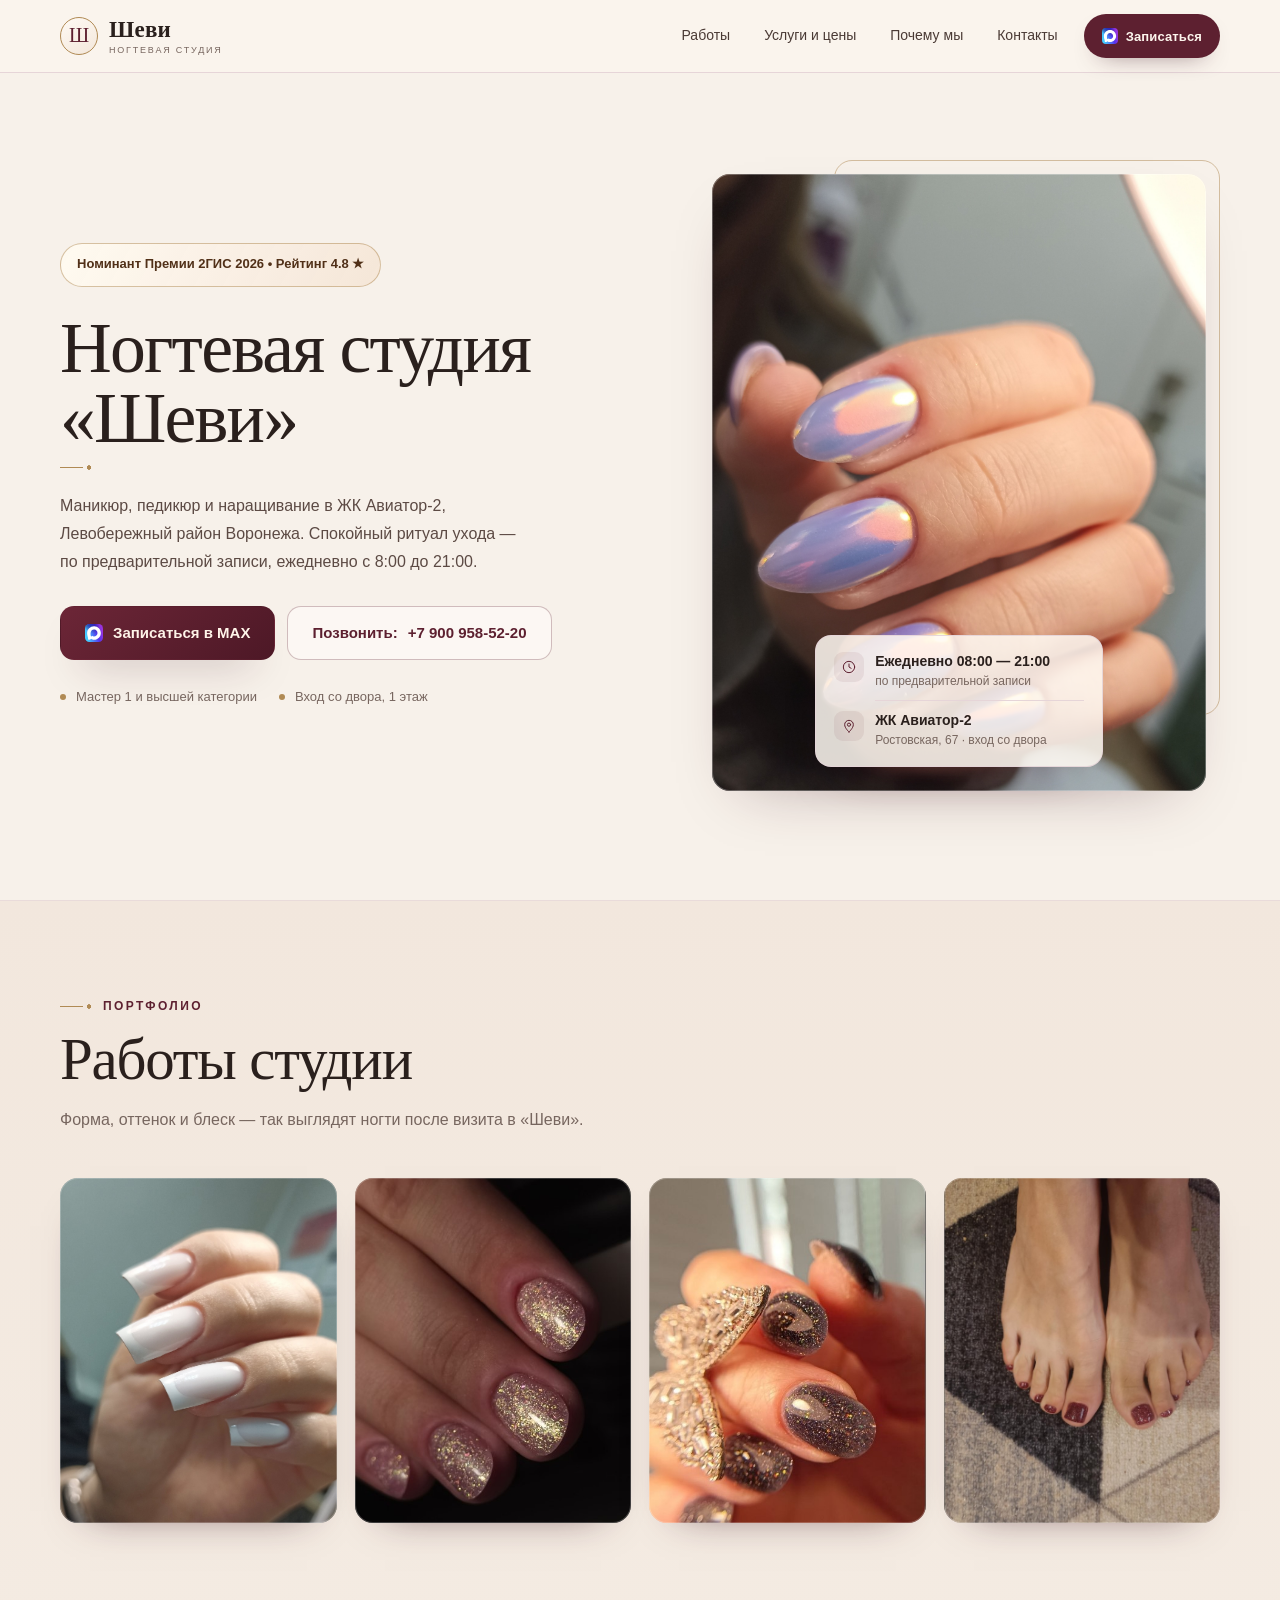
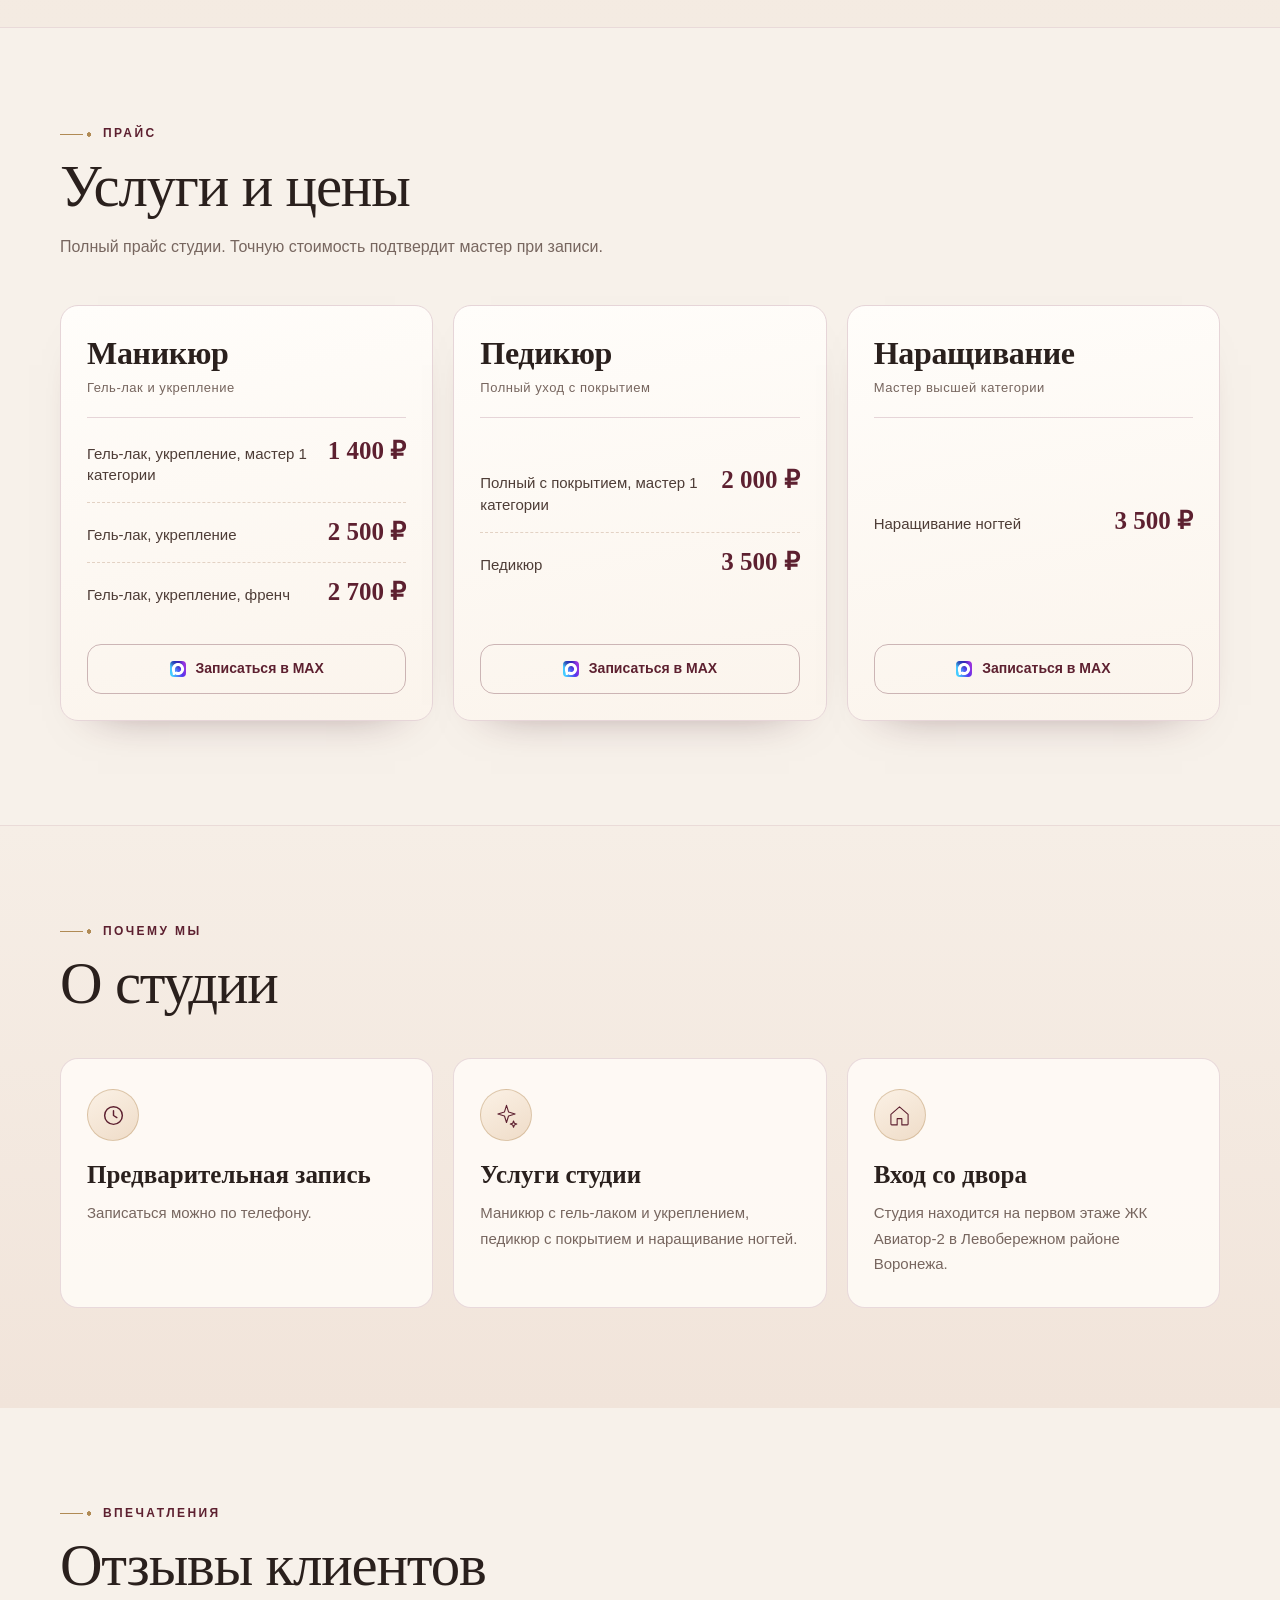
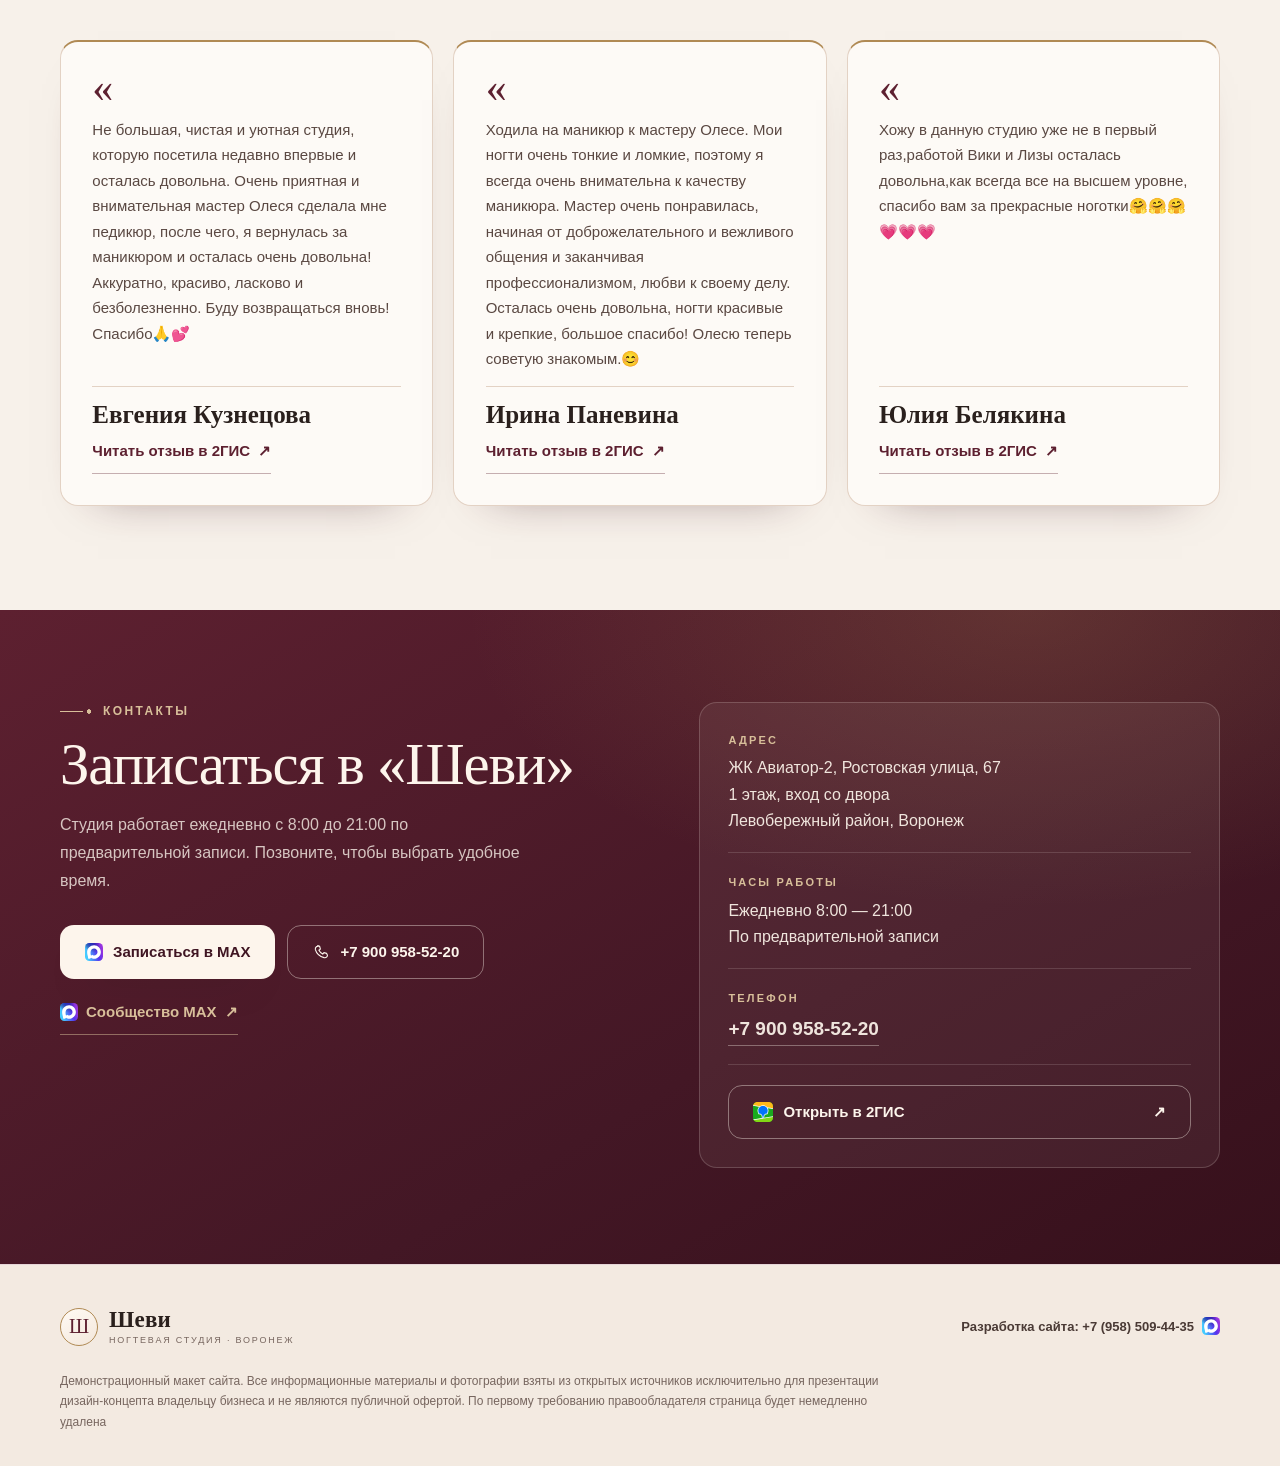
==== commit 105e0271: "Refine shevi-vrn UI and reviews" ====
--- a/shevi-vrn/index.html
+++ b/shevi-vrn/index.html
@@ -1 +1 @@
-<!DOCTYPE html><html lang="ru" data-type="place" data-radius="soft" data-buttons="solid"><head><meta charSet="utf-8"/><meta name="viewport" content="width=device-width, initial-scale=1"/><link rel="preload" href="/shevi-vrn/images/max-logo.svg" as="image"/><link rel="preload" href="/shevi-vrn/images/nogti1.jpg" as="image"/><link rel="stylesheet" href="/shevi-vrn/_next/static/chunks/0-mzn2ftztyae.css" data-precedence="next"/><link rel="preload" as="script" fetchPriority="low" href="/shevi-vrn/_next/static/chunks/0j1we3cwg31qe.js"/><script src="/shevi-vrn/_next/static/chunks/3-j0hwac531q3.js" async=""></script><script src="/shevi-vrn/_next/static/chunks/39_j1bdzreq0m.js" async=""></script><script src="/shevi-vrn/_next/static/chunks/turbopack-21f26q4hjr33s.js" async=""></script><script src="/shevi-vrn/_next/static/chunks/3qfy96eoyh-ek.js" async=""></script><script src="/shevi-vrn/_next/static/chunks/1tujspwi078f0.js" async=""></script><meta name="theme-color" content="#f5eee8"/><title>Шеви — ногтевая студия в Воронеже</title><meta name="description" content="Маникюр, педикюр и наращивание в ногтевой студии «Шеви», Левобережный район Воронежа. Номинант Премии 2ГИС 2026."/><meta name="robots" content="noindex, nofollow"/><meta name="page-type" content="place"/><meta name="site-kind" content="other"/><meta name="page-kind" content="place"/><meta property="og:title" content="Шеви — ногтевая студия"/><meta property="og:description" content="Маникюр, педикюр и наращивание в Воронеже"/><meta property="og:locale" content="ru_RU"/><meta property="og:type" content="website"/><meta name="twitter:card" content="summary"/><meta name="twitter:title" content="Шеви — ногтевая студия"/><meta name="twitter:description" content="Маникюр, педикюр и наращивание в Воронеже"/><link rel="icon" href="/shevi-vrn/icon.svg"/><script src="/shevi-vrn/_next/static/chunks/0cz1d0mv5g_q7.js" noModule=""></script></head><body><div hidden=""><!--$--><!--/$--></div><header class="nav"><a class="skip-link" href="#main">К содержимому</a><div class="nav-inner"><a class="brand" href="#top" aria-label="Шеви — ногтевая студия, на главную"><span class="brand-mark" aria-hidden="true">Ш</span><span class="brand-text">Шеви<small>ногтевая студия</small></span></a><nav class="nav-links" aria-label="Основная навигация"><a href="#works">Работы</a><a href="#services">Услуги и цены</a><a href="#why">Почему мы</a><a href="#visit">Контакты</a></nav><a class="nav-cta" href="https://max.ru/se13619374_biz" target="_blank" rel="noreferrer"><img src="/shevi-vrn/images/max-logo.svg" alt="" width="16" height="16"/>Записаться</a><div class="m-nav"><button type="button" class="m-nav-toggle" aria-expanded="false" aria-controls="m-nav-panel" aria-label="Открыть меню навигации"><span class="m-nav-lines" aria-hidden="true"></span></button><div class="m-nav-panel" id="m-nav-panel" hidden=""><nav aria-label="Мобильная навигация"><a href="#works">Работы</a><a href="#services">Услуги и цены</a><a href="#why">Почему мы</a><a href="#visit">Контакты</a></nav><a class="btn btn-primary" href="https://max.ru/se13619374_biz" target="_blank" rel="noreferrer">Записаться в MAX</a><a class="m-nav-phone" href="tel:+79009585220">+7 900 958-52-20</a></div></div></div></header><main id="main"><section class="hero" id="top"><div class="wrap hero-grid"><div class="hero-copy"><p class="award-badge"><span class="award-star" aria-hidden="true">★</span><span>Номинант Премии 2ГИС 2026<i aria-hidden="true">•</i>Рейтинг 4.8 <span class="sr-only">звезды</span><b aria-hidden="true">★</b> (26 отзывов)</span></p><h1>Ногтевая студия<br/><em>«Шеви»</em></h1><p class="hero-offer">Маникюр, педикюр и наращивание в ЖК Авиатор-2, Левобережный район Воронежа. Спокойный ритуал ухода — по предварительной записи, ежедневно с 8:00 до 21:00.</p><div class="hero-actions"><a class="btn btn-primary" href="https://max.ru/se13619374_biz" target="_blank" rel="noreferrer"><img src="/shevi-vrn/images/max-logo.svg" alt="" width="18" height="18"/>Записаться в MAX</a><a class="btn btn-ghost" href="tel:+79009585220"><span class="btn-phone-label">Позвонить:</span>+7 900 958-52-20</a></div><ul class="hero-facts"><li>Мастер 1 и высшей категории</li><li>Вход со двора, 1 этаж</li></ul></div><div class="hero-art"><div class="hero-frame"><img src="/shevi-vrn/images/nogti1.jpg" alt="Маникюр с перламутровым покрытием — работа студии «Шеви»"/></div><div class="hero-float"><span class="float-row"><span class="float-icon"><svg viewBox="0 0 24 24" aria-hidden="true" focusable="false"><circle cx="12" cy="12" r="8.5"></circle><path d="M12 7.5V12l3.2 2"></path></svg></span><span><b>Ежедневно 08:00 — 21:00</b><small>по предварительной записи</small></span></span><span class="float-divider" aria-hidden="true"></span><span class="float-row"><span class="float-icon"><svg viewBox="0 0 24 24" aria-hidden="true" focusable="false"><path d="M12 21s6.5-5.9 6.5-11a6.5 6.5 0 1 0-13 0C5.5 15.1 12 21 12 21z"></path><circle cx="12" cy="10" r="2.4"></circle></svg></span><span><b>ЖК Авиатор-2</b><small>Ростовская, 67 · вход со двора</small></span></span></div></div></div></section><section class="works" id="works"><div class="wrap"><div class="sec-head"><p class="eyebrow">Портфолио</p><h2>Работы <em>студии</em></h2><p class="sec-sub">Форма, оттенок и блеск — так выглядят ногти после визита в «Шеви».</p></div><div class="gallery"><figure class="shot"><img src="/shevi-vrn/images/nogti2.jpg" alt="Маникюр с блестящим покрытием — работа студии «Шеви»" loading="lazy"/></figure><figure class="shot"><img src="/shevi-vrn/images/nogti3.jpg" alt="Маникюр с шиммерным гель-лаком — работа студии «Шеви»" loading="lazy"/></figure><figure class="shot"><img src="/shevi-vrn/images/nogti4.jpg" alt="Маникюр с дизайном — работа студии «Шеви»" loading="lazy"/></figure><figure class="shot"><img src="/shevi-vrn/images/pedikur.jpg" alt="Педикюр с покрытием — работа студии «Шеви»" loading="lazy"/></figure></div></div></section><section class="services" id="services"><div class="wrap"><div class="sec-head"><p class="eyebrow">Прайс</p><h2>Услуги <em>и цены</em></h2><p class="sec-sub">Полный прайс студии. Точную стоимость подтвердит мастер при записи.</p></div><div class="price-cards"><article class="price-card"><header class="price-card-head"><h3>Маникюр</h3><p>Гель-лак и укрепление</p></header><ul class="price-list"><li class="price-row"><span>Гель-лак, укрепление, мастер 1 категории</span><b>1 400 ₽</b></li><li class="price-row"><span>Гель-лак, укрепление</span><b>2 500 ₽</b></li><li class="price-row"><span>Гель-лак, укрепление, френч</span><b>2 700 ₽</b></li></ul><a class="btn btn-card" href="https://max.ru/se13619374_biz" target="_blank" rel="noreferrer">Записаться в MAX<span aria-hidden="true">↗</span></a></article><article class="price-card"><header class="price-card-head"><h3>Педикюр</h3><p>Полный уход с покрытием</p></header><ul class="price-list"><li class="price-row"><span>Полный с покрытием, мастер 1 категории</span><b>2 000 ₽</b></li><li class="price-row"><span>Педикюр</span><b>3 500 ₽</b></li></ul><a class="btn btn-card" href="https://max.ru/se13619374_biz" target="_blank" rel="noreferrer">Записаться в MAX<span aria-hidden="true">↗</span></a></article><article class="price-card"><header class="price-card-head"><h3>Наращивание</h3><p>Мастер высшей категории</p></header><ul class="price-list"><li class="price-row"><span>Наращивание ногтей</span><b>3 500 ₽</b></li></ul><a class="btn btn-card" href="https://max.ru/se13619374_biz" target="_blank" rel="noreferrer">Записаться в MAX<span aria-hidden="true">↗</span></a></article></div></div></section><section class="why" id="why"><div class="wrap"><div class="sec-head"><p class="eyebrow">Почему мы</p><h2>О <em>студии</em></h2></div><div class="why-grid"><article class="why-card"><span class="why-icon"><svg viewBox="0 0 24 24" aria-hidden="true" focusable="false"><circle cx="12" cy="12" r="8.5"></circle><path d="M12 7.5V12l3.2 2"></path></svg></span><h3>Предварительная запись</h3><p>Записаться можно по телефону или в MAX.</p></article><article class="why-card"><span class="why-icon"><svg viewBox="0 0 32 32" aria-hidden="true" focusable="false"><path d="M16 3l2.6 8.4L27 14l-8.4 2.6L16 25l-2.6-8.4L5 14l8.4-2.6L16 3z"></path><path d="M25 23l1.1 3 3 1-3 1.1L25 31l-1.1-2.9-3-1.1 3-1L25 23z"></path></svg></span><h3>Услуги студии</h3><p>Маникюр с гель-лаком и укреплением, педикюр с покрытием и наращивание ногтей.</p></article><article class="why-card"><span class="why-icon"><svg viewBox="0 0 32 32" aria-hidden="true" focusable="false"><path d="M5 14.5L16 5l11 9.5V27a1 1 0 0 1-1 1h-7v-8h-6v8H6a1 1 0 0 1-1-1V14.5z"></path></svg></span><h3>Вход со двора</h3><p>Студия находится на первом этаже ЖК Авиатор-2 в Левобережном районе Воронежа.</p></article></div><div class="reviews-note"><p>Рейтинг студии — 4.8 ★ на основании 26 отзывов в 2ГИС.</p><a class="link-arrow" href="https://2gis.ru/voronezh/search/%D0%A8%D0%B5%D0%B2%D0%B8/firm/70000001098960459/39.245233%2C51.591777/tab/prices?m=39.245814%2C51.591741%2F18" target="_blank" rel="noreferrer">Читать отзывы в 2ГИС <span aria-hidden="true">↗</span></a></div></div></section><section class="visit" id="visit"><div class="wrap visit-grid"><div class="visit-copy"><p class="eyebrow">Контакты</p><h2>Записаться <em>в «Шеви»</em></h2><p class="visit-lead">Студия работает ежедневно с 8:00 до 21:00 по предварительной записи. Выберите удобное время в MAX или позвоните.</p><div class="visit-actions"><a class="btn btn-light" href="https://max.ru/se13619374_biz" target="_blank" rel="noreferrer"><img src="/shevi-vrn/images/max-logo.svg" alt="" width="18" height="18"/>Написать в MAX</a><a class="btn btn-outline-light" href="tel:+79009585220"><svg viewBox="0 0 24 24" aria-hidden="true" focusable="false"><path d="M7.6 3.5l2.6 1 1 3.6-2 1.6a12.8 12.8 0 0 0 5.1 5.1l1.6-2 3.6 1 1 2.6c.2.6 0 1.3-.5 1.8-1 1.1-2.4 1.6-3.9 1.3C10 18 6 14 4.5 8.9c-.3-1.5.2-2.9 1.3-3.9.5-.5 1.2-.7 1.8-.5z"></path></svg>+7 900 958-52-20</a></div></div><div class="visit-card"><div class="visit-item"><span class="visit-label">Адрес</span><p>ЖК Авиатор-2, Ростовская улица, 67<br/>1 этаж, вход со двора<br/>Левобережный район, Воронеж</p></div><div class="visit-item"><span class="visit-label">Часы работы</span><p>Ежедневно 8:00 — 21:00<br/>По предварительной записи</p></div><div class="visit-item"><span class="visit-label">Телефон</span><p><a class="visit-phone" href="tel:+79009585220">+7 900 958-52-20</a></p></div><a class="btn btn-outline-light visit-map" href="https://2gis.ru/voronezh/search/%D0%A8%D0%B5%D0%B2%D0%B8/firm/70000001098960459/39.245233%2C51.591777/tab/prices?m=39.245814%2C51.591741%2F18" target="_blank" rel="noreferrer">Открыть в 2ГИС<span aria-hidden="true">↗</span></a></div></div></section></main><footer class="footer"><div class="wrap footer-inner"><a class="brand footer-brand" href="#top" aria-label="Шеви — ногтевая студия, наверх"><span class="brand-mark" aria-hidden="true">Ш</span><span class="brand-text">Шеви<small>ногтевая студия · Воронеж</small></span></a><p class="disclaimer">Демонстрационный макет сайта. Все информационные материалы и фотографии взяты из открытых источников исключительно для презентации дизайн-концепта владельцу бизнеса и не являются публичной офертой. По первому требованию правообладателя страница будет немедленно удалена</p><a class="developer" href="https://max.ru/u/f9LHodD0cOIJwdT5l_j9BxblxJVJBxefEtRhXj9S5n9MUnpURbA4HJ3-W7Y" target="_blank" rel="noreferrer">Разработка сайта: +7 (958) 509-44-35<img src="/shevi-vrn/images/max-logo.svg" alt="MAX" width="18" height="18"/></a></div></footer><!--$--><!--/$--><script id="_R_">(globalThis["TURBOPACK"] || (globalThis["TURBOPACK"] = [])).push({"otherChunks":["static/chunks/0j1we3cwg31qe.js","static/chunks/3-j0hwac531q3.js","static/chunks/39_j1bdzreq0m.js"],"runtimeModuleIds":[94553]});</script><script src="/shevi-vrn/_next/static/chunks/0j1we3cwg31qe.js" async=""></script><script>(self.__next_f=self.__next_f||[]).push([0])</script><script>self.__next_f.push([1,"1:\"$Sreact.fragment\"\n2:\"/shevi-vrn/_next/static/chunks/3qfy96eoyh-ek.js\"\n3:I[39756,[\"$2\"],\"default\"]\n4:I[37457,[\"$2\"],\"default\"]\n6:\"/shevi-vrn/_next/static/chunks/1tujspwi078f0.js\"\n7:I[23758,[\"$2\",\"$6\"],\"default\"]\n12:\"ViewportBoundary\"\n13:I[97367,[\"$2\"],\"$12\"]\n15:\"MetadataBoundary\"\n16:I[97367,[\"$2\"],\"$15\"]\n17:\"$Sreact.suspense\"\n19:I[68027,[\"$2\"],\"default\",1]\n:HL[\"/shevi-vrn/_next/static/chunks/0-mzn2ftztyae.css\",\"style\"]\n:HL[\"/shevi-vrn/images/max-logo.svg\",\"image\"]\n:HL[\"/shevi-vrn/images/nogti1.jpg\",\"image\"]\n5:[[\"children\",{\"s\":\"__PAGE__\",\"h\":512,\"d\":{\"r\":[\"$\",\"$1\",\"c\",{\"children\":[[[\"$\",\"header\",null,{\"className\":\"nav\",\"children\":[[\"$\",\"a\",null,{\"className\":\"skip-link\",\"href\":\"#main\",\"children\":\"К содержимому\"}],[\"$\",\"div\",null,{\"className\":\"nav-inner\",\"children\":[[\"$\",\"a\",null,{\"className\":\"brand\",\"href\":\"#top\",\"aria-label\":\"Шеви — ногтевая студия, на главную\",\"children\":[[\"$\",\"span\",null,{\"className\":\"brand-mark\",\"aria-hidden\":\"true\",\"children\":\"Ш\"}],[\"$\",\"span\",null,{\"className\":\"brand-text\",\"children\":[\"Шеви\",[\"$\",\"small\",null,{\"children\":\"ногтевая студия\"}]]}]]}],[\"$\",\"nav\",null,{\"className\":\"nav-links\",\"aria-label\":\"Основная навигация\",\"children\":[[\"$\",\"a\",null,{\"href\":\"#works\",\"children\":\"Работы\"}],[\"$\",\"a\",null,{\"href\":\"#services\",\"children\":\"Услуги и цены\"}],[\"$\",\"a\",null,{\"href\":\"#why\",\"children\":\"Почему мы\"}],[\"$\",\"a\",null,{\"href\":\"#visit\",\"children\":\"Контакты\"}]]}],[\"$\",\"a\",null,{\"className\":\"nav-cta\",\"href\":\"https://max.ru/se13619374_biz\",\"target\":\"_blank\",\"rel\":\"noreferrer\",\"children\":[[\"$\",\"img\",null,{\"src\":\"/shevi-vrn/images/max-logo.svg\",\"alt\":\"\",\"width\":16,\"height\":16}],\"Записаться\"]}],[\"$\",\"$L7\",null,{}]]}]]}],[\"$\",\"main\",null,{\"id\":\"main\",\"children\":[[\"$\",\"section\",null,{\"className\":\"hero\",\"id\":\"top\",\"children\":[\"$\",\"div\",null,{\"className\":\"wrap hero-grid\",\"children\":[[\"$\",\"div\",null,{\"className\":\"hero-copy\",\"children\":[[\"$\",\"p\",null,{\"className\":\"award-badge\",\"children\":[[\"$\",\"span\",null,{\"className\":\"award-star\",\"aria-hidden\":\"true\",\"children\":\"★\"}],[\"$\",\"span\",null,{\"children\":[\"Номинант Премии 2ГИС 2026\",[\"$\",\"i\",null,{\"aria-hidden\":\"true\",\"children\":\"•\"}],\"Рейтинг 4.8 \",[\"$\",\"span\",null,{\"className\":\"sr-only\",\"children\":\"звезды\"}],[\"$\",\"b\",null,{\"aria-hidden\":\"true\",\"children\":\"★\"}],\" (26 отзывов)\"]}]]}],[\"$\",\"h1\",null,{\"children\":[\"Ногтевая студия\",[\"$\",\"br\",null,{}],[\"$\",\"em\",null,{\"children\":\"«Шеви»\"}]]}],[\"$\",\"p\",null,{\"className\":\"hero-offer\",\"children\":\"Маникюр, педикюр и наращивание в ЖК Авиатор-2, Левобережный район Воронежа. Спокойный ритуал ухода — по предварительной записи, ежедневно с 8:00 до 21:00.\"}],[\"$\",\"div\",null,{\"className\":\"hero-actions\",\"children\":[[\"$\",\"a\",null,{\"className\":\"btn btn-primary\",\"href\":\"https://max.ru/se13619374_biz\",\"target\":\"_blank\",\"rel\":\"noreferrer\",\"children\":[[\"$\",\"img\",null,{\"src\":\"/shevi-vrn/images/max-logo.svg\",\"alt\":\"\",\"width\":18,\"height\":18}],\"Записаться в MAX\"]}],[\"$\",\"a\",null,{\"className\":\"btn btn-ghost\",\"href\":\"tel:+79009585220\",\"children\":[[\"$\",\"span\",null,{\"className\":\"btn-phone-label\",\"children\":\"Позвонить:\"}],\"+7 900 958-52-20\"]}]]}],[\"$\",\"ul\",null,{\"className\":\"hero-facts\",\"children\":[[\"$\",\"li\",null,{\"children\":\"Мастер 1 и высшей категории\"}],[\"$\",\"li\",null,{\"children\":\"Вход со двора, 1 этаж\"}]]}]]}],[\"$\",\"div\",null,{\"className\":\"hero-art\",\"children\":[[\"$\",\"div\",null,{\"className\":\"hero-frame\",\"children\":[\"$\",\"img\",null,{\"src\":\"/shevi-vrn/images/nogti1.jpg\",\"alt\":\"Маникюр с перламутровым покрытием — работа студии «Шеви»\"}]}],[\"$\",\"div\",null,{\"className\":\"hero-float\",\"children\":[\"$L8\",\"$L9\",\"$La\"]}]]}]]}]}],\"$Lb\",\"$Lc\",\"$Ld\",\"$Le\"]}],\"$Lf\"],[\"$L10\"],\"$L11\"]}],\"p\":false,\"v\":null}}]]\n0:{\"P\":null,\"c\":[\"\",\"\"],\"q\":\"\",\"i\":false,\"t\":{\"t\":{\"s\":\"\",\"h\":528,\"d\":{\"r\":[\"$\",\"$1\",\"c\",{\"children\":[[[\"$\",\"link\",\"0\",{\"rel\":\"stylesheet\",\"href\":\"/shevi-vrn/_next/static/chunks/0-mzn2ftztyae.css\",\"precedence\":\"next\",\"crossOrigin\":\"$undefined\",\"nonce\":\"$undefined\"}],[\"$\",\"script\",\"script-0\",{\"src\":\"/shevi-vrn/_next/static/chunks/3qfy96eoyh-ek.js\",\"async\":true,\"nonce\":\"$undefined\"}]],[\"$\",\"html\",null,{\"lang\":\"ru\",\"data-type\":\"place\",\"data-radius\":\"soft\",\"data-buttons\":\"solid\",\"children\":[\"$\",\"body\",null,{\"children\":[\"$\",\"$L3\",null,{\"parallelRouterKey\":\"children\",\"error\":\"$undefined\",\"errorStyles\":\"$undefined\",\"errorScripts\":\"$undefined\",\"template\":[\"$\",\"$L4\",null,{}],\"templateStyles\":\"$undefined\",\"templateScripts\":\"$undefined\",\"notFound\":[[[\"$\",\"title\",null,{\"children\":\"404: This page could not be found.\"}],[\"$\",\"div\",null,{\"style\":{\"fontFamily\":\"system-ui,\\\"Segoe UI\\\",Roboto,Helvetica,Arial,sans-serif,\\\"Apple Color Emoji\\\",\\\"Segoe UI Emoji\\\"\",\"height\":\"100vh\",\"textAlign\":\"center\",\"display\":\"flex\",\"flexDirection\":\"column\",\"alignItems\":\"center\",\"justifyContent\":\"center\"},\"children\":[\"$\",\"div\",null,{\"children\":[[\"$\",\"style\",null,{\"dangerouslySetInnerHTML\":{\"__html\":\"body{color:#000;background:#fff;margin:0}.next-error-h1{border-right:1px solid rgba(0,0,0,.3)}@media (prefers-color-scheme:dark){body{color:#fff;background:#000}.next-error-h1{border-right:1px solid rgba(255,255,255,.3)}}\"}}],[\"$\",\"h1\",null,{\"className\":\"next-error-h1\",\"style\":{\"display\":\"inline-block\",\"margin\":\"0 20px 0 0\",\"padding\":\"0 23px 0 0\",\"fontSize\":24,\"fontWeight\":500,\"verticalAlign\":\"top\",\"lineHeight\":\"49px\"},\"children\":404}],[\"$\",\"div\",null,{\"style\":{\"display\":\"inline-block\"},\"children\":[\"$\",\"h2\",null,{\"style\":{\"fontSize\":14,\"fontWeight\":400,\"lineHeight\":\"49px\",\"margin\":0},\"children\":\"This page could not be found.\"}]}]]}]}]],[]],\"forbidden\":\"$undefined\",\"unauthorized\":\"$undefined\"}]}]}]]}],\"p\":false,\"v\":null},\"c\":\"$Q5\"},\"h\":{\"r\":[\"$\",\"$1\",\"h\",{\"children\":[null,[\"$\",\"$L13\",null,{\"children\":\"$L14\"}],[\"$\",\"$L16\",null,{\"children\":[[\"$\",\"div\",null,{\"hidden\":true,\"children\":[\"$\",\"$17\",null,{\"name\":\"Next.Metadata\",\"children\":\"$L18\"}]}],null]}],null]}],\"p\":false,\"v\":null}},\"m\":\"$undefined\",\"G\":[\"$19\",[[\"$\",\"link\",\"0\",{\"rel\":\"stylesheet\",\"href\":\"/shevi-vrn/_next/static/chunks/0-mzn2ftztyae.css\",\"precedence\":\"next\",\"crossOrigin\":\"$undefined\",\"nonce\":\"$undefined\"}]]],\"S\":true,\"r\":\"$undefined\",\"s\":\"$undefined\",\"a\":\"$undefined\",\"l\":\"$undefined\",\"p\":\"$undefined\",\"d\":\"$undefined\",\"b\":\"8p-bDTcucmPjaoLkXqvA6\"}\n1a:I[97367,[\"$2\"],\"OutletBoundary\"]\n8:[\"$\",\"span\",null,{\"className\":\"float-row\",\"children\":[[\"$\",\"span\",null,{\"className\":\"float-icon\",\"children\":[\"$\",\"svg\",null,{\"viewBox\":\"0 0 24 24\",\"aria-hidden\":\"true\",\"focusable\":\"false\",\"children\":[[\"$\",\"circle\",null,{\"cx\":\"12\",\"cy\":\"12\",\"r\":\"8.5\"}],[\"$\",\"path\",null,{\"d\":\"M12 7.5V12l3.2 2\"}]]}]}],[\"$\",\"span\",null,{\"children\":[[\"$\",\"b\",null,{\"children\":\"Ежедневно 08:00 — 21:00\"}],[\"$\",\"small\",null,{\"children\":\"по предварительной записи\"}]]}]]}]\n9:[\"$\",\"span\",null,{\"className\":\"float-divider\",\"aria-hidden\":\"true\"}]\na:[\"$\",\"span\",null,{\"className\":\"float-row\",\"children\":[[\"$\",\"span\",null,{\"className\":\"float-icon\",\"children\":[\"$\",\"svg\",null,{\"viewBox\":\"0 0 24 24\",\"aria-hidden\":\"true\",\"focusable\":\"false\",\"children\":[[\"$\",\"path\",null,{\"d\":\"M12 21s6.5-5.9 6.5-11a6.5 6.5 0 1 0-13 0C5.5 15.1 12 21 12 21z\"}],[\"$\",\"circle\",null,{\"cx\":\"12\",\"cy\":\"10\",\"r\":\"2.4\"}]]}]}],[\"$\",\"span\",null,{\"children\":[[\"$\",\"b\",null,{\"children\":\"ЖК Авиатор-2\"}],[\"$\",\"small\",null,{\"children\":\"Ростовская, 67 · вход со двора\"}]]}]]}]\nb:[\"$\",\"section\",null,{\"className\":\"works\",\"id\":\"works\",\"children\":[\"$\",\"div\",null,{\"className\":\"wrap\",\"children\":[[\"$\",\"div\",null,{\"className\":\"sec-head\",\"children\":[[\"$\",\"p\",null,{\"className\":\"eyebrow\",\"children\":\"Портфолио\"}],[\"$\",\"h2\",null,{\"children\":[\"Работы \",[\"$\",\"em\",null,{\"children\":\"студии\"}]]}],[\"$\",\"p\",null,{\"className\":\"sec-sub\",\"children\":\"Форма, оттенок и блеск — так выглядят ногти после визита в «Шеви».\"}]]}],[\"$\",\"div\",null,{\"className\":\"gallery\",\"children\":[[\"$\",\"figure\",\"nogti2.jpg\",{\"className\":\"shot\",\"children\":[\"$\",\"img\",null,{\"src\":\"/shevi-vrn/images/nogti2.jpg\",\"alt\":\"Маникюр с блестящим покрытием — работа студии «Шеви»\",\"loading\":\"lazy\"}]}],[\"$\",\"figure\",\"nogti3.jpg\",{\"className\":\"shot\",\"children\":[\"$\",\"img\",null,{\"src\":\"/shevi-vrn/images/nogti3.jpg\",\"alt\":\"Маникюр с шиммерным гель-лаком — работа студии «Шеви»\",\"loading\":\"lazy\"}]}],[\"$\",\"figure\",\"nogti4.jpg\",{\"className\":\"shot\",\"children\":[\"$\",\"img\",null,{\"src\":\"/shevi-vrn/images/nogti4.jpg\",\"alt\":\"Маникюр с дизайном — работа студии «Шеви»\",\"loading\":\"lazy\"}]}],[\"$\",\"figure\",\"pedikur.jpg\",{\"className\":\"shot\",\"children\":[\"$\",\"img\",null,{\"src\":\"/shevi-vrn/images/pedikur.jpg\",\"alt\":\"Педикюр с покрытием — работа студии «Шеви»\",\"loading\":\"lazy\"}]}]]}]]}]}]\nc:[\"$\",\"section\",null,{\"className\":\"services\",\"id\":\"services\",\"children\":[\"$\",\"div\",null,{\"className\":\"wrap\",\"children\":[[\"$\",\"div\",null,{\"className\":\"sec-head\",\"children\":[[\"$\",\"p\",null,{\"className\":\"eyebrow\",\"children\":\"Прайс\"}],[\"$\",\"h2\",null,{\"children\":[\"Услуги \",[\"$\",\"em\",null,{\"children\":\"и цены\"}]]}],[\"$\",\"p\",null,{\"className\":\"sec-sub\",\"children\":\"Полный прайс студии. Точную стоимость подтвердит мастер при записи.\"}]]}],[\"$\",\"div\",null,{\"className\":\"price-cards\",\"children\":[[\"$\",\"article\",\"Маникюр\",{\"className\":\"price-card\",\"children\":[[\"$\",\"header\",null,{\"className\":\"price-card-head\",\"children\":[[\"$\",\"h3\",null,{\"children\":\"Маникюр\"}],[\"$\",\"p\",null,{\"children\":\"Гель-лак и укрепление\"}]]}],[\"$\",\"ul\",null,{\"className\":\"price-list\",\"children\":[[\"$\",\"li\",\"Гель-лак, укрепление, мастер 1 категории\",{\"className\":\"price-row\",\"children\":[[\"$\",\"span\",null,{\"children\":\"Гель-лак, укрепление, мастер 1 категории\"}],[\"$\",\"b\",null,{\"children\":\"1 400 ₽\"}]]}],[\"$\",\"li\",\"Гель-лак, укрепление\",{\"className\":\"price-row\",\"children\":[[\"$\",\"span\",null,{\"children\":\"Гель-лак, укрепление\"}],[\"$\",\"b\",null,{\"children\":\"2 500 ₽\"}]]}],[\"$\",\"li\",\"Гель-лак, укрепление, френч\",{\"className\":\"price-row\",\"children\":[[\"$\",\"span\",null,{\"children\":\"Гель-лак, укрепление, френч\"}],[\"$\",\"b\",null,{\"children\":\"2 700 ₽\"}]]}]]}],[\"$\",\"a\",null,{\"className\":\"btn btn-card\",\"href\":\"https://max.ru/se13619374_biz\",\"target\":\"_blank\",\"rel\":\"noreferrer\",\"children\":[\"Записаться в MAX\",[\"$\",\"span\",null,{\"aria-hidden\":\"true\",\"children\":\"↗\"}]]}]]}],[\"$\",\"article\",\"Педикюр\",{\"className\":\"price-card\",\"children\":[[\"$\",\"header\",null,{\"className\":\"price-card-head\",\"children\":[[\"$\",\"h3\",null,{\"children\":\"Педикюр\"}],[\"$\",\"p\",null,{\"children\":\"Полный уход с покрытием\"}]]}],[\"$\",\"ul\",null,{\"className\":\"price-list\",\"children\":[[\"$\",\"li\",\"Полный с покрытием, мастер 1 категории\",{\"className\":\"price-row\",\"children\":[[\"$\",\"span\",null,{\"children\":\"Полный с покрытием, мастер 1 категории\"}],[\"$\",\"b\",null,{\"children\":\"2 000 ₽\"}]]}],[\"$\",\"li\",\"Педикюр\",{\"className\":\"price-row\",\"children\":[[\"$\",\"span\",null,{\"children\":\"Педикюр\"}],[\"$\",\"b\",null,{\"children\":\"3 500 ₽\"}]]}]]}],[\"$\",\"a\",null,{\"className\":\"btn btn-card\",\"href\":\"https://max.ru/se13619374_biz\",\"target\":\"_blank\",\"rel\":\"noreferrer\",\"children\":[\"Записаться в MAX\",[\"$\",\"span\",null,{\"aria-hidden\":\"true\",\"children\":\"↗\"}]]}]]}],[\"$\",\"article\",\"Наращивание\",{\"className\":\"price-card\",\"children\":[[\"$\",\"header\",null,{\"className\":\"price-card-head\",\"children\":[[\"$\",\"h3\",null,{\"children\":\"Наращивание\"}],[\"$\",\"p\",null,{\"children\":\"Мастер высшей категории\"}]]}],[\"$\",\"ul\",null,{\"className\":\"price-list\",\"children\":[[\"$\",\"li\",\"Наращивание ногтей\",{\"className\":\"price-row\",\"children\":[[\"$\",\"span\",null,{\"children\":\"Наращивание ногтей\"}],[\"$\",\"b\",null,{\"children\":\"3 500 ₽\"}]]}]]}],[\"$\",\"a\",null,{\"className\":\"btn btn-card\",\"href\":\"https://max.ru/se13619374_biz\",\"target\":\"_blank\",\"rel\":\"noreferrer\",\"children\":[\"Записаться в MAX\",[\"$\",\"span\",null,{\"aria-hidden\":\"true\",\"children\":\"↗\"}]]}]]}]]}]]}]}]\nd:[\"$\",\"section\",null,{\"className\":\"why\",\"id\":\"why\",\"children\":[\"$\",\"div\",null,{\"className\":\"wrap\",\"children\":[[\"$\",\"div\",null,{\"className\":\"sec-head\",\"children\":[[\"$\",\"p\",null,{\"className\":\"eyebrow\",\"children\":\"Почему мы\"}],[\"$\",\"h2\",null,{\"children\":[\"О \",[\"$\",\"em\",null,{\"children\":\"студии\"}]]}]]}],[\"$\",\"div\",null,{\"className\":\"why-grid\",\"children\":[[\"$\",\"article\",null,{\"className\":\"why-card\",\"children\":[[\"$\",\"span\",null,{\"className\":\"why-icon\",\"children\":[\"$\",\"svg\",null,{\"viewBox\":\"0 0 24 24\",\"aria-hidden\":\"true\",\"focusable\":\"false\",\"children\":[[\"$\",\"circle\",null,{\"cx\":\"12\",\"cy\":\"12\",\"r\":\"8.5\"}],[\"$\",\"path\",null,{\"d\":\"M12 7.5V12l3.2 2\"}]]}]}],[\"$\",\"h3\",null,{\"children\":\"Предварительная запись\"}],[\"$\",\"p\",null,{\"children\":\"Записаться можно по телефону или в MAX.\"}]]}],[\"$\",\"article\",null,{\"className\":\"why-card\",\"children\":[[\"$\",\"span\",null,{\"className\":\"why-icon\",\"children\":[\"$\",\"svg\",null,{\"viewBox\":\"0 0 32 32\",\"aria-hidden\":\"true\",\"focusable\":\"false\",\"children\":[[\"$\",\"path\",null,{\"d\":\"M16 3l2.6 8.4L27 14l-8.4 2.6L16 25l-2.6-8.4L5 14l8.4-2.6L16 3z\"}],[\"$\",\"path\",null,{\"d\":\"M25 23l1.1 3 3 1-3 1.1L25 31l-1.1-2.9-3-1.1 3-1L25 23z\"}]]}]}],[\"$\",\"h3\",null,{\"children\":\"Услуги студии\"}],[\"$\",\"p\",null,{\"children\":\"Маникюр с гель-лаком и укреплением, педикюр с покрытием и наращивание ногтей.\"}]]}],[\"$\",\"article\",null,{\"className\":\"why-card\",\"children\":[[\"$\",\"span\",null,{\"className\":\"why-icon\",\"children\":[\"$\",\"svg\",null,{\"viewBox\":\"0 0 32 32\",\"aria-hidden\":\"true\",\"focusable\":\"false\",\"children\":[\"$\",\"path\",null,{\"d\":\"M5 14.5L16 5l11 9.5V27a1 1 0 0 1-1 1h-7v-8h-6v8H6a1 1 0 0 1-1-1V14.5z\"}]}]}],[\"$\",\"h3\",null,{\"children\":\"Вход со двора\"}],[\"$\",\"p\",null,{\"children\":\"Студия находится на первом этаже ЖК Авиатор-2 в Левобережном районе Воронежа.\"}]]}]]}],[\"$\",\"div\",null,{\"className\":\"reviews-note\",\"children\":[[\"$\",\"p\",null,{\"children\":\"Рейтинг студии — 4.8 ★ на основании 26 отзывов в 2ГИС.\"}],[\"$\",\"a\",null,{\"className\":\"link-arrow\",\"href\":\"https://2gis.ru/voronezh/search/%D0%A8%D0%B5%D0%B2%D0%B8/firm/70000001098960459/39.245233%2C51.591777/tab/prices?m=39.245814%2C51.591741%2F18\",\"target\":\"_blank\",\"rel\":\"noreferrer\",\"children\":[\"Читать отзывы в 2ГИС \",[\"$\",\"span\",null,{\"aria-hidden\":\"true\",\"children\":\"↗\"}]]}]]}]]}]}]\ne:[\"$\",\"section\",null,{\"className\":\"visit\",\"id\":\"visit\",\"children\":[\"$\",\"div\",null,{\"className\":\"wrap visit-grid\",\"children\":[[\"$\",\"div\",null,{\"className\":\"visit-copy\",\"children\":[[\"$\",\"p\",null,{\"className\":\"eyebrow\",\"children\":\"Контакты\"}],[\"$\",\"h2\",null,{\"children\":[\"Записаться \",[\"$\",\"em\",null,{\"children\":\"в «Шеви»\"}]]}],[\"$\",\"p\",null,{\"className\":\"visit-lead\",\"children\":\"Студия работает ежедневно с 8:00 до 21:00 по предварительной записи. Выберите удобное время в MAX или позвоните.\"}],[\"$\",\"div\",null,{\"className\":\"visit-actions\",\"children\":[[\"$\",\"a\",null,{\"className\":\"btn btn-light\",\"href\":\"https://max.ru/se13619374_biz\",\"target\":\"_blank\",\"rel\":\"noreferrer\",\"children\":[[\"$\",\"img\",null,{\"src\":\"/shevi-vrn/images/max-logo.svg\",\"alt\":\"\",\"width\":18,\"height\":18}],\"Написать в MAX\"]}],[\"$\",\"a\",null,{\"className\":\"btn btn-outline-light\",\"href\":\"tel:+79009585220\",\"children\":[[\"$\",\"svg\",null,{\"viewBox\":\"0 0 24 24\",\"aria-hidden\":\"true\",\"focusable\":\"false\",\"children\":[\"$\",\"path\",null,{\"d\":\"M7.6 3.5l2.6 1 1 3.6-2 1.6a12.8 12.8 0 0 0 5.1 5.1l1.6-2 3.6 1 1 2.6c.2.6 0 1.3-.5 1.8-1 1.1-2.4 1.6-3.9 1.3C10 18 6 14 4.5 8.9c-.3-1.5.2-2.9 1.3-3.9.5-.5 1.2-.7 1.8-.5z\"}]}],\"+7 900 958-52-20\"]}]]}]]}],[\"$\",\"div\",null,{\"className\":\"visit-card\",\"children\":[[\"$\",\"div\",null,{\"className\":\"visit-item\",\"children\":[[\"$\",\"span\",null,{\"className\":\"visit-label\",\"children\":\"Адрес\"}],[\"$\",\"p\",null,{\"children\":[\"ЖК Авиатор-2, Ростовская улица, 67\",[\"$\",\"br\",null,{}],\"1 этаж, вход со двора\",[\"$\",\"br\",null,{}],\"Левобережный район, Воронеж\"]}]]}],[\"$\",\"div\",null,{\"className\":\"visit-item\",\"children\":[[\"$\",\"span\",null,{\"className\":\"visit-label\",\"children\":\"Часы работы\"}],[\"$\",\"p\",null,{\"children\":[\"Ежедневно 8:00 — 21:00\",[\"$\",\"br\",null,{}],\"По предварительной записи\"]}]]}],[\"$\",\"div\",null,{\"className\":\"visit-item\",\"children\":[[\"$\",\"span\",null,{\"className\":\"visit-label\",\"children\":\"Телефон\"}],[\"$\",\"p\",null,{\"children\":[\"$\",\"a\",null,{\"className\":\"visit-phone\",\"href\":\"tel:+79009585220\",\"children\":\"+7 900 958-52-20\"}]}]]}],[\"$\",\"a\",null,{\"className\":\"btn btn-outline-light visit-map\",\"href\":\"https://2gis.ru/voronezh/search/%D0%A8%D0%B5%D0%B2%D0%B8/firm/70000001098960459/39.245233%2C51.591777/tab/prices?m=39.245814%2C51.591741%2F18\",\"target\":\"_blank\",\"rel\":\"noreferrer\",\"children\":[\"Открыть в 2ГИС\",[\"$\",\"span\",null,{\"aria-hidden\":\"true\",\"children\":\"↗\"}]]}]]}]]}]}]\nf:[\"$\",\"footer\",null,{\"className\":\"footer\",\"children\":[\"$\",\"div\",null,{\"className\":\"wrap footer-inner\",\"children\":[[\"$\",\"a\",null,{\"className\":\"brand footer-brand\",\"href\":\"#top\",\"aria-label\":\"Шеви — ногтевая студия, наверх\",\"children\":[[\"$\",\"span\",null,{\"className\":\"brand-mark\",\"aria-hidden\":\"true\",\"children\":\"Ш\"}],[\"$\",\"span\",null,{\"className\":\"brand-text\",\"children\":[\"Шеви\",[\"$\",\"small\",null,{\"children\":\"ногтевая студия · Воронеж\"}]]}]]}],[\"$\",\"p\",null,{\"className\":\"disclaimer\",\"children\":\"Демонстрационный макет сайта. Все информационные материалы и фотографии взяты из открытых источников исключительно для презентации дизайн-концепта владельцу бизнеса и не являются публичной офертой. По первому требованию правообладателя страница будет немедленно удалена\"}],[\"$\",\"a\",null,{\"className\":\"developer\",\"href\":\"https://max.ru/u/f9LHodD0cOIJwdT5l_j9BxblxJVJBxefEtRhXj9S5n9MUnpURbA4HJ3-W7Y\",\"target\":\"_blank\",\"rel\":\"noreferrer\",\"children\":[\"Разработка сайта: +7 (958) 509-44-35\",[\"$\",\"img\",null,{\"src\":\"/shevi-vrn/images/max-logo.svg\",\"alt\":\"MAX\",\"width\":18,\"height\":18}]]}]]}]}]\n10:[\"$\",\"script\",\"script-0\",{\"src\":\"/shevi-vrn/_next/static/chunks/1tujspwi078f0.js\",\"async\":true,\"nonce\":\"$undefined\"}]\n11:[\"$\",\"$L1a\",null,{\"children\":[\"$\",\"$17\",null,{\"name\":\"Next.MetadataOutlet\",\"children\":\"$@1b\"}]}]\n14:[[\"$\",\"meta\",\"0\",{\"charSet\":\"utf-8\"}],[\"$\",\"meta\",\"1\",{\"name\":\"viewport\",\"content\":\"width=device-width, initial-scale=1\"}],[\"$\",\"meta\",\"2\",{\"name\":\"theme-color\",\"content\":\"#f5eee8\"}]]\n1c:I[27201,[\"$2\"],\"IconMark\"]\n18:[[\"$\",\"title\",\"0\",{\"children\":\"Шеви — ногтевая студия в Воронеже\"}],[\"$\",\"meta\",\"1\",{\"name\":\"description\",\"content\":\"Маникюр, педикюр и наращивание в ногтевой студии «Шеви», Левобережный район Воронежа. Номинант Премии 2ГИС 2026.\"}],[\"$\",\"meta\",\"2\",{\"name\":\"robots\",\"content\":\"noindex, nofollow\"}],[\"$\",\"meta\",\"3\",{\"name\":\"page-type\",\"content\":\"place\"}],[\"$\",\"meta\",\"4\",{\"name\":\"site-kind\",\"content\":\"other\"}],[\"$\",\"meta\",\"5\",{\"name\":\"page-kind\",\"content\":\"place\"}],[\"$\",\"meta\",\"6\",{\"property\":\"og:title\",\"content\":\"Шеви — ногтевая студия\"}],[\"$\",\"meta\",\"7\",{\"property\":\"og:description\",\"content\":\"Маникюр, педикюр и наращивание в Воронеже\"}],[\"$\",\"meta\",\"8\",{\"property\":\"og:locale\",\"content\":\"ru_RU\"}],[\"$\",\"meta\",\"9\",{\"property\":\"og:type\",\"content\":\"website\"}],[\"$\",\"meta\",\"10\",{\"name\":\"twitter:card\",\"content\":\"summary\"}],[\"$\",\"meta\",\"11\",{\"name\":\"twitter:title\",\"content\":\"Шеви — ногтевая студия\"}],[\"$\",\"meta\",\"12\",{\"name\":\"twitter:description\",\"content\":\"Маникюр, педикюр и наращивание в Воронеже\"}],[\"$\",\"link\",\"13\",{\"rel\":\"icon\",\"href\":\"/shevi-vrn/icon.svg\"}],[\"$\",\"$L1c\",\"14\",{}]]\n1b:null\n"])</script></body></html>+<!DOCTYPE html><html lang="ru" data-type="place" data-radius="soft" data-buttons="solid"><head><meta charSet="utf-8"/><meta name="viewport" content="width=device-width, initial-scale=1"/><link rel="preload" href="/shevi-vrn/images/max-logo.svg" as="image"/><link rel="preload" href="/shevi-vrn/images/nogti1.jpg" as="image"/><link rel="preload" href="/shevi-vrn/images/2gis-icon-logo.svg" as="image"/><link rel="stylesheet" href="/shevi-vrn/_next/static/chunks/2lt8ky_2mjrkj.css" data-precedence="next"/><link rel="preload" as="script" fetchPriority="low" href="/shevi-vrn/_next/static/chunks/0j1we3cwg31qe.js"/><script src="/shevi-vrn/_next/static/chunks/3-j0hwac531q3.js" async=""></script><script src="/shevi-vrn/_next/static/chunks/39_j1bdzreq0m.js" async=""></script><script src="/shevi-vrn/_next/static/chunks/turbopack-21f26q4hjr33s.js" async=""></script><script src="/shevi-vrn/_next/static/chunks/3qfy96eoyh-ek.js" async=""></script><script src="/shevi-vrn/_next/static/chunks/12sfhxvcrhx75.js" async=""></script><meta name="theme-color" content="#f5eee8"/><title>Шеви — ногтевая студия в Воронеже</title><meta name="description" content="Маникюр, педикюр и наращивание в ногтевой студии «Шеви», Левобережный район Воронежа. Номинант Премии 2ГИС 2026."/><meta name="robots" content="noindex, nofollow"/><meta name="page-type" content="place"/><meta name="site-kind" content="other"/><meta name="page-kind" content="place"/><meta property="og:title" content="Шеви — ногтевая студия"/><meta property="og:description" content="Маникюр, педикюр и наращивание в Воронеже"/><meta property="og:locale" content="ru_RU"/><meta property="og:type" content="website"/><meta name="twitter:card" content="summary"/><meta name="twitter:title" content="Шеви — ногтевая студия"/><meta name="twitter:description" content="Маникюр, педикюр и наращивание в Воронеже"/><link rel="icon" href="/shevi-vrn/icon.svg"/><script src="/shevi-vrn/_next/static/chunks/0cz1d0mv5g_q7.js" noModule=""></script></head><body><div hidden=""><!--$--><!--/$--></div><header class="nav"><a class="skip-link" href="#main">К содержимому</a><div class="nav-inner"><a class="brand" href="#top" aria-label="Шеви — ногтевая студия, на главную"><span class="brand-mark" aria-hidden="true">Ш</span><span class="brand-text">Шеви<small>ногтевая студия</small></span></a><nav class="nav-links" aria-label="Основная навигация"><a href="#works">Работы</a><a href="#services">Услуги и цены</a><a href="#why">Почему мы</a><a href="#visit">Контакты</a></nav><button type="button" class="nav-cta" aria-label="Записаться в MAX"><img src="/shevi-vrn/images/max-logo.svg" alt="" width="16" height="16"/>Записаться</button><div class="m-nav"><button type="button" id="mobile-menu-toggle" class="m-nav-toggle" aria-expanded="false" aria-controls="m-nav-panel" aria-label="Открыть меню навигации"><span class="m-nav-lines" aria-hidden="true"></span></button><div class="m-nav-panel" id="m-nav-panel" hidden=""><nav aria-label="Мобильная навигация"><a href="#works">Работы</a><a href="#services">Услуги и цены</a><a href="#why">Почему мы</a><a href="#visit">Контакты</a></nav><button type="button" class="btn btn-primary">Записаться в MAX</button><a class="m-nav-phone" href="tel:+79009585220">+7 900 958-52-20</a></div></div></div></header><main id="main"><section class="hero" id="top"><div class="wrap hero-grid"><div class="hero-copy"><a class="award-badge" href="https://2gis.ru/voronezh/search/%D0%A8%D0%B5%D0%B2%D0%B8/firm/70000001098960459/39.245233%2C51.591777/tab/prices?m=39.245814%2C51.591741%2F18" target="_blank" rel="noreferrer">Номинант Премии 2ГИС 2026 • Рейтинг 4.8 ★</a><h1>Ногтевая студия<br/>«Шеви»</h1><p class="hero-offer">Маникюр, педикюр и наращивание в ЖК Авиатор-2, Левобережный район Воронежа. Спокойный ритуал ухода — по предварительной записи, ежедневно с 8:00 до 21:00.</p><div class="hero-actions"><button type="button" class="btn btn-primary"><img src="/shevi-vrn/images/max-logo.svg" alt="" width="18" height="18"/>Записаться в MAX</button><a class="btn btn-ghost" href="tel:+79009585220"><span class="btn-phone-label">Позвонить:</span>+7 900 958-52-20</a></div><ul class="hero-facts"><li>Мастер 1 и высшей категории</li><li>Вход со двора, 1 этаж</li></ul></div><div class="hero-art"><div class="hero-frame"><img src="/shevi-vrn/images/nogti1.jpg" alt="Маникюр с перламутровым покрытием — работа студии «Шеви»"/></div><div class="hero-float"><span class="float-row"><span class="float-icon"><svg viewBox="0 0 24 24" aria-hidden="true" focusable="false"><circle cx="12" cy="12" r="8.5"></circle><path d="M12 7.5V12l3.2 2"></path></svg></span><span><b>Ежедневно 08:00 — 21:00</b><small>по предварительной записи</small></span></span><span class="float-divider" aria-hidden="true"></span><span class="float-row"><span class="float-icon"><svg viewBox="0 0 24 24" aria-hidden="true" focusable="false"><path d="M12 21s6.5-5.9 6.5-11a6.5 6.5 0 1 0-13 0C5.5 15.1 12 21 12 21z"></path><circle cx="12" cy="10" r="2.4"></circle></svg></span><span><b>ЖК Авиатор-2</b><small>Ростовская, 67 · вход со двора</small></span></span></div></div></div></section><section class="works" id="works"><div class="wrap"><div class="sec-head"><p class="eyebrow">Портфолио</p><h2>Работы студии</h2><p class="sec-sub">Форма, оттенок и блеск — так выглядят ногти после визита в «Шеви».</p></div><div class="gallery"><figure class="shot"><img src="/shevi-vrn/images/nogti2.jpg" alt="Маникюр с блестящим покрытием — работа студии «Шеви»" loading="lazy"/></figure><figure class="shot"><img src="/shevi-vrn/images/nogti3.jpg" alt="Маникюр с шиммерным гель-лаком — работа студии «Шеви»" loading="lazy"/></figure><figure class="shot"><img src="/shevi-vrn/images/nogti4.jpg" alt="Маникюр с дизайном — работа студии «Шеви»" loading="lazy"/></figure><figure class="shot"><img src="/shevi-vrn/images/pedikur.jpg" alt="Педикюр с покрытием — работа студии «Шеви»" loading="lazy"/></figure></div></div></section><section class="services" id="services"><div class="wrap"><div class="sec-head"><p class="eyebrow">Прайс</p><h2>Услуги и цены</h2><p class="sec-sub">Полный прайс студии. Точную стоимость подтвердит мастер при записи.</p></div><div class="price-cards"><article class="price-card"><header class="price-card-head"><h3>Маникюр</h3><p>Гель-лак и укрепление</p></header><ul class="price-list"><li class="price-row"><span>Гель-лак, укрепление, мастер 1 категории</span><b>1 400 ₽</b></li><li class="price-row"><span>Гель-лак, укрепление</span><b>2 500 ₽</b></li><li class="price-row"><span>Гель-лак, укрепление, френч</span><b>2 700 ₽</b></li></ul><button type="button" class="btn btn-card"><img src="/shevi-vrn/images/max-logo.svg" alt="" width="16" height="16"/>Записаться в MAX</button></article><article class="price-card"><header class="price-card-head"><h3>Педикюр</h3><p>Полный уход с покрытием</p></header><ul class="price-list"><li class="price-row"><span>Полный с покрытием, мастер 1 категории</span><b>2 000 ₽</b></li><li class="price-row"><span>Педикюр</span><b>3 500 ₽</b></li></ul><button type="button" class="btn btn-card"><img src="/shevi-vrn/images/max-logo.svg" alt="" width="16" height="16"/>Записаться в MAX</button></article><article class="price-card"><header class="price-card-head"><h3>Наращивание</h3><p>Мастер высшей категории</p></header><ul class="price-list"><li class="price-row"><span>Наращивание ногтей</span><b>3 500 ₽</b></li></ul><button type="button" class="btn btn-card"><img src="/shevi-vrn/images/max-logo.svg" alt="" width="16" height="16"/>Записаться в MAX</button></article></div></div></section><section class="why" id="why"><div class="wrap"><div class="sec-head"><p class="eyebrow">Почему мы</p><h2>О студии</h2></div><div class="why-grid"><article class="why-card"><span class="why-icon"><svg viewBox="0 0 24 24" aria-hidden="true" focusable="false"><circle cx="12" cy="12" r="8.5"></circle><path d="M12 7.5V12l3.2 2"></path></svg></span><h3>Предварительная запись</h3><p>Записаться можно по телефону.</p></article><article class="why-card"><span class="why-icon"><svg viewBox="0 0 32 32" aria-hidden="true" focusable="false"><path d="M16 3l2.6 8.4L27 14l-8.4 2.6L16 25l-2.6-8.4L5 14l8.4-2.6L16 3z"></path><path d="M25 23l1.1 3 3 1-3 1.1L25 31l-1.1-2.9-3-1.1 3-1L25 23z"></path></svg></span><h3>Услуги студии</h3><p>Маникюр с гель-лаком и укреплением, педикюр с покрытием и наращивание ногтей.</p></article><article class="why-card"><span class="why-icon"><svg viewBox="0 0 32 32" aria-hidden="true" focusable="false"><path d="M5 14.5L16 5l11 9.5V27a1 1 0 0 1-1 1h-7v-8h-6v8H6a1 1 0 0 1-1-1V14.5z"></path></svg></span><h3>Вход со двора</h3><p>Студия находится на первом этаже ЖК Авиатор-2 в Левобережном районе Воронежа.</p></article></div></div></section><section class="reviews" id="reviews" aria-labelledby="reviews-title"><div class="wrap"><div class="sec-head"><p class="eyebrow">Впечатления</p><h2 id="reviews-title">Отзывы клиентов</h2></div><ul class="review-grid"><li><figure class="review-card"><span class="review-mark" aria-hidden="true">«</span><blockquote cite="https://2gis.ru/reviews/70000001098960459/review/294213976"><p>Не большая, чистая и уютная студия, которую посетила недавно впервые и осталась довольна. Очень приятная и внимательная мастер Олеся сделала мне педикюр, после чего, я вернулась за маникюром и осталась очень довольна! Аккуратно, красиво, ласково и безболезненно. Буду возвращаться вновь! Спасибо🙏💕</p></blockquote><figcaption><p class="review-author">Евгения Кузнецова</p><a class="link-arrow" href="https://2gis.ru/reviews/70000001098960459/review/294213976" target="_blank" rel="noreferrer" aria-label="Читать отзыв в 2ГИС: Евгения Кузнецова">Читать отзыв в 2ГИС <span aria-hidden="true">↗</span></a></figcaption></figure></li><li><figure class="review-card"><span class="review-mark" aria-hidden="true">«</span><blockquote cite="https://2gis.ru/reviews/70000001098960459/review/294259005"><p>Ходила на маникюр к мастеру Олесе. Мои ногти очень тонкие и ломкие, поэтому я всегда очень внимательна к качеству маникюра. Мастер очень понравилась, начиная от доброжелательного и вежливого общения и заканчивая профессионализмом, любви к своему делу. Осталась очень довольна, ногти красивые и крепкие, большое спасибо! Олесю теперь советую знакомым.😊</p></blockquote><figcaption><p class="review-author">Ирина Паневина</p><a class="link-arrow" href="https://2gis.ru/reviews/70000001098960459/review/294259005" target="_blank" rel="noreferrer" aria-label="Читать отзыв в 2ГИС: Ирина Паневина">Читать отзыв в 2ГИС <span aria-hidden="true">↗</span></a></figcaption></figure></li><li><figure class="review-card"><span class="review-mark" aria-hidden="true">«</span><blockquote cite="https://2gis.ru/reviews/70000001098960459/review/206875126"><p>Хожу в данную студию уже не в первый раз,работой Вики и Лизы осталась довольна,как всегда все на высшем уровне, спасибо вам за прекрасные ноготки🤗🤗🤗💗💗💗</p></blockquote><figcaption><p class="review-author">Юлия Белякина</p><a class="link-arrow" href="https://2gis.ru/reviews/70000001098960459/review/206875126" target="_blank" rel="noreferrer" aria-label="Читать отзыв в 2ГИС: Юлия Белякина">Читать отзыв в 2ГИС <span aria-hidden="true">↗</span></a></figcaption></figure></li></ul></div></section><section class="visit" id="visit"><div class="wrap visit-grid"><div class="visit-copy"><p class="eyebrow">Контакты</p><h2>Записаться в «Шеви»</h2><p class="visit-lead">Студия работает ежедневно с 8:00 до 21:00 по предварительной записи. Позвоните, чтобы выбрать удобное время.</p><div class="visit-actions"><button type="button" class="btn btn-light"><img src="/shevi-vrn/images/max-logo.svg" alt="" width="18" height="18"/>Записаться в MAX</button><a class="btn btn-outline-light" href="tel:+79009585220"><svg viewBox="0 0 24 24" aria-hidden="true" focusable="false"><path d="M7.6 3.5l2.6 1 1 3.6-2 1.6a12.8 12.8 0 0 0 5.1 5.1l1.6-2 3.6 1 1 2.6c.2.6 0 1.3-.5 1.8-1 1.1-2.4 1.6-3.9 1.3C10 18 6 14 4.5 8.9c-.3-1.5.2-2.9 1.3-3.9.5-.5 1.2-.7 1.8-.5z"></path></svg>+7 900 958-52-20</a></div><a class="link-arrow visit-community" href="https://max.ru/se13619374_biz" target="_blank" rel="noreferrer"><img src="/shevi-vrn/images/max-logo.svg" alt="" width="18" height="18"/>Сообщество MAX <span aria-hidden="true">↗</span></a></div><div class="visit-card"><div class="visit-item"><span class="visit-label">Адрес</span><p>ЖК Авиатор-2, Ростовская улица, 67<br/>1 этаж, вход со двора<br/>Левобережный район, Воронеж</p></div><div class="visit-item"><span class="visit-label">Часы работы</span><p>Ежедневно 8:00 — 21:00<br/>По предварительной записи</p></div><div class="visit-item"><span class="visit-label">Телефон</span><p><a class="visit-phone" href="tel:+79009585220">+7 900 958-52-20</a></p></div><a class="btn btn-outline-light visit-map" href="https://2gis.ru/voronezh/search/%D0%A8%D0%B5%D0%B2%D0%B8/firm/70000001098960459/39.245233%2C51.591777/tab/prices?m=39.245814%2C51.591741%2F18" target="_blank" rel="noreferrer" aria-label="Открыть карточку студии в 2ГИС"><img src="/shevi-vrn/images/2gis-icon-logo.svg" alt="" width="20" height="20"/>Открыть в 2ГИС<span aria-hidden="true">↗</span></a></div></div></section></main><footer class="footer"><div class="wrap footer-inner"><a class="brand footer-brand" href="#top" aria-label="Шеви — ногтевая студия, наверх"><span class="brand-mark" aria-hidden="true">Ш</span><span class="brand-text">Шеви<small>ногтевая студия · Воронеж</small></span></a><p class="disclaimer">Демонстрационный макет сайта. Все информационные материалы и фотографии взяты из открытых источников исключительно для презентации дизайн-концепта владельцу бизнеса и не являются публичной офертой. По первому требованию правообладателя страница будет немедленно удалена</p><a class="developer" href="https://max.ru/u/f9LHodD0cOIJwdT5l_j9BxblxJVJBxefEtRhXj9S5n9MUnpURbA4HJ3-W7Y" target="_blank" rel="noreferrer">Разработка сайта: +7 (958) 509-44-35<img src="/shevi-vrn/images/max-logo.svg" alt="MAX" width="18" height="18"/></a></div></footer><div class="booking-toast"><p role="status" aria-live="polite" aria-atomic="true"></p></div><!--$--><!--/$--><script id="_R_">(globalThis["TURBOPACK"] || (globalThis["TURBOPACK"] = [])).push({"otherChunks":["static/chunks/0j1we3cwg31qe.js","static/chunks/3-j0hwac531q3.js","static/chunks/39_j1bdzreq0m.js"],"runtimeModuleIds":[94553]});</script><script src="/shevi-vrn/_next/static/chunks/0j1we3cwg31qe.js" async=""></script><script>(self.__next_f=self.__next_f||[]).push([0])</script><script>self.__next_f.push([1,"1:\"$Sreact.fragment\"\n2:\"/shevi-vrn/_next/static/chunks/3qfy96eoyh-ek.js\"\n3:I[39756,[\"$2\"],\"default\"]\n4:I[37457,[\"$2\"],\"default\"]\n6:\"/shevi-vrn/_next/static/chunks/12sfhxvcrhx75.js\"\n7:\"MaxBookingProvider\"\n8:I[21228,[\"$2\",\"$6\"],\"$7\"]\n9:\"MaxBookingButton\"\na:I[21228,[\"$2\",\"$6\"],\"$9\"]\nb:I[23758,[\"$2\",\"$6\"],\"default\"]\n19:\"ViewportBoundary\"\n1a:I[97367,[\"$2\"],\"$19\"]\n1c:\"MetadataBoundary\"\n1d:I[97367,[\"$2\"],\"$1c\"]\n1e:\"$Sreact.suspense\"\n20:I[68027,[\"$2\"],\"default\",1]\n:HL[\"/shevi-vrn/_next/static/chunks/2lt8ky_2mjrkj.css\",\"style\"]\n:HL[\"/shevi-vrn/images/max-logo.svg\",\"image\"]\n:HL[\"/shevi-vrn/images/nogti1.jpg\",\"image\"]\n5:[[\"children\",{\"s\":\"__PAGE__\",\"h\":512,\"d\":{\"r\":[\"$\",\"$1\",\"c\",{\"children\":[[\"$\",\"$L8\",null,{\"children\":[[\"$\",\"header\",null,{\"className\":\"nav\",\"children\":[[\"$\",\"a\",null,{\"className\":\"skip-link\",\"href\":\"#main\",\"children\":\"К содержимому\"}],[\"$\",\"div\",null,{\"className\":\"nav-inner\",\"children\":[[\"$\",\"a\",null,{\"className\":\"brand\",\"href\":\"#top\",\"aria-label\":\"Шеви — ногтевая студия, на главную\",\"children\":[[\"$\",\"span\",null,{\"className\":\"brand-mark\",\"aria-hidden\":\"true\",\"children\":\"Ш\"}],[\"$\",\"span\",null,{\"className\":\"brand-text\",\"children\":[\"Шеви\",[\"$\",\"small\",null,{\"children\":\"ногтевая студия\"}]]}]]}],[\"$\",\"nav\",null,{\"className\":\"nav-links\",\"aria-label\":\"Основная навигация\",\"children\":[[\"$\",\"a\",null,{\"href\":\"#works\",\"children\":\"Работы\"}],[\"$\",\"a\",null,{\"href\":\"#services\",\"children\":\"Услуги и цены\"}],[\"$\",\"a\",null,{\"href\":\"#why\",\"children\":\"Почему мы\"}],[\"$\",\"a\",null,{\"href\":\"#visit\",\"children\":\"Контакты\"}]]}],[\"$\",\"$La\",null,{\"className\":\"nav-cta\",\"label\":\"Записаться в MAX\",\"children\":[[\"$\",\"img\",null,{\"src\":\"/shevi-vrn/images/max-logo.svg\",\"alt\":\"\",\"width\":16,\"height\":16}],\"Записаться\"]}],[\"$\",\"$Lb\",null,{}]]}]]}],[\"$\",\"main\",null,{\"id\":\"main\",\"children\":[[\"$\",\"section\",null,{\"className\":\"hero\",\"id\":\"top\",\"children\":[\"$\",\"div\",null,{\"className\":\"wrap hero-grid\",\"children\":[[\"$\",\"div\",null,{\"className\":\"hero-copy\",\"children\":[[\"$\",\"a\",null,{\"className\":\"award-badge\",\"href\":\"https://2gis.ru/voronezh/search/%D0%A8%D0%B5%D0%B2%D0%B8/firm/70000001098960459/39.245233%2C51.591777/tab/prices?m=39.245814%2C51.591741%2F18\",\"target\":\"_blank\",\"rel\":\"noreferrer\",\"children\":\"Номинант Премии 2ГИС 2026 • Рейтинг 4.8 ★\"}],[\"$\",\"h1\",null,{\"children\":[\"Ногтевая студия\",[\"$\",\"br\",null,{}],\"«Шеви»\"]}],[\"$\",\"p\",null,{\"className\":\"hero-offer\",\"children\":\"Маникюр, педикюр и наращивание в ЖК Авиатор-2, Левобережный район Воронежа. Спокойный ритуал ухода — по предварительной записи, ежедневно с 8:00 до 21:00.\"}],[\"$\",\"div\",null,{\"className\":\"hero-actions\",\"children\":[[\"$\",\"$La\",null,{\"className\":\"btn btn-primary\",\"children\":[[\"$\",\"img\",null,{\"src\":\"/shevi-vrn/images/max-logo.svg\",\"alt\":\"\",\"width\":18,\"height\":18}],\"Записаться в MAX\"]}],[\"$\",\"a\",null,{\"className\":\"btn btn-ghost\",\"href\":\"tel:+79009585220\",\"children\":[[\"$\",\"span\",null,{\"className\":\"btn-phone-label\",\"children\":\"Позвонить:\"}],\"+7 900 958-52-20\"]}]]}],[\"$\",\"ul\",null,{\"className\":\"hero-facts\",\"children\":[[\"$\",\"li\",null,{\"children\":\"Мастер 1 и высшей категории\"}],[\"$\",\"li\",null,{\"children\":\"Вход со двора, 1 этаж\"}]]}]]}],[\"$\",\"div\",null,{\"className\":\"hero-art\",\"children\":[[\"$\",\"div\",null,{\"className\":\"hero-frame\",\"children\":[\"$\",\"img\",null,{\"src\":\"/shevi-vrn/images/nogti1.jpg\",\"alt\":\"Маникюр с перламутровым покрытием — работа студии «Шеви»\"}]}],[\"$\",\"div\",null,{\"className\":\"hero-float\",\"children\":[[\"$\",\"span\",null,{\"className\":\"float-row\",\"children\":[[\"$\",\"span\",null,{\"className\":\"float-icon\",\"children\":[\"$\",\"svg\",null,{\"viewBox\":\"0 0 24 24\",\"aria-hidden\":\"true\",\"focusable\":\"false\",\"children\":[\"$Lc\",\"$Ld\"]}]}],\"$Le\"]}],\"$Lf\",\"$L10\"]}]]}]]}]}],\"$L11\",\"$L12\",\"$L13\",\"$L14\",\"$L15\"]}],\"$L16\"]}],[\"$L17\"],\"$L18\"]}],\"p\":false,\"v\":null}}]]\n0:{\"P\":null,\"c\":[\"\",\"\"],\"q\":\"\",\"i\":false,\"t\":{\"t\":{\"s\":\"\",\"h\":528,\"d\":{\"r\":[\"$\",\"$1\",\"c\",{\"children\":[[[\"$\",\"link\",\"0\",{\"rel\":\"stylesheet\",\"href\":\"/shevi-vrn/_next/static/chunks/2lt8ky_2mjrkj.css\",\"precedence\":\"next\",\"crossOrigin\":\"$undefined\",\"nonce\":\"$undefined\"}],[\"$\",\"script\",\"script-0\",{\"src\":\"/shevi-vrn/_next/static/chunks/3qfy96eoyh-ek.js\",\"async\":true,\"nonce\":\"$undefined\"}]],[\"$\",\"html\",null,{\"lang\":\"ru\",\"data-type\":\"place\",\"data-radius\":\"soft\",\"data-buttons\":\"solid\",\"children\":[\"$\",\"body\",null,{\"children\":[\"$\",\"$L3\",null,{\"parallelRouterKey\":\"children\",\"error\":\"$undefined\",\"errorStyles\":\"$undefined\",\"errorScripts\":\"$undefined\",\"template\":[\"$\",\"$L4\",null,{}],\"templateStyles\":\"$undefined\",\"templateScripts\":\"$undefined\",\"notFound\":[[[\"$\",\"title\",null,{\"children\":\"404: This page could not be found.\"}],[\"$\",\"div\",null,{\"style\":{\"fontFamily\":\"system-ui,\\\"Segoe UI\\\",Roboto,Helvetica,Arial,sans-serif,\\\"Apple Color Emoji\\\",\\\"Segoe UI Emoji\\\"\",\"height\":\"100vh\",\"textAlign\":\"center\",\"display\":\"flex\",\"flexDirection\":\"column\",\"alignItems\":\"center\",\"justifyContent\":\"center\"},\"children\":[\"$\",\"div\",null,{\"children\":[[\"$\",\"style\",null,{\"dangerouslySetInnerHTML\":{\"__html\":\"body{color:#000;background:#fff;margin:0}.next-error-h1{border-right:1px solid rgba(0,0,0,.3)}@media (prefers-color-scheme:dark){body{color:#fff;background:#000}.next-error-h1{border-right:1px solid rgba(255,255,255,.3)}}\"}}],[\"$\",\"h1\",null,{\"className\":\"next-error-h1\",\"style\":{\"display\":\"inline-block\",\"margin\":\"0 20px 0 0\",\"padding\":\"0 23px 0 0\",\"fontSize\":24,\"fontWeight\":500,\"verticalAlign\":\"top\",\"lineHeight\":\"49px\"},\"children\":404}],[\"$\",\"div\",null,{\"style\":{\"display\":\"inline-block\"},\"children\":[\"$\",\"h2\",null,{\"style\":{\"fontSize\":14,\"fontWeight\":400,\"lineHeight\":\"49px\",\"margin\":0},\"children\":\"This page could not be found.\"}]}]]}]}]],[]],\"forbidden\":\"$undefined\",\"unauthorized\":\"$undefined\"}]}]}]]}],\"p\":false,\"v\":null},\"c\":\"$Q5\"},\"h\":{\"r\":[\"$\",\"$1\",\"h\",{\"children\":[null,[\"$\",\"$L1a\",null,{\"children\":\"$L1b\"}],[\"$\",\"$L1d\",null,{\"children\":[[\"$\",\"div\",null,{\"hidden\":true,\"children\":[\"$\",\"$1e\",null,{\"name\":\"Next.Metadata\",\"children\":\"$L1f\"}]}],null]}],null]}],\"p\":false,\"v\":null}},\"m\":\"$undefined\",\"G\":[\"$20\",[[\"$\",\"link\",\"0\",{\"rel\":\"stylesheet\",\"href\":\"/shevi-vrn/_next/static/chunks/2lt8ky_2mjrkj.css\",\"precedence\":\"next\",\"crossOrigin\":\"$undefined\",\"nonce\":\"$undefined\"}]]],\"S\":true,\"r\":\"$undefined\",\"s\":\"$undefined\",\"a\":\"$undefined\",\"l\":\"$undefined\",\"p\":\"$undefined\",\"d\":\"$undefined\",\"b\":\"q_88PDsgRYqIO6Kmf_Kuf\"}\n21:I[97367,[\"$2\"],\"OutletBoundary\"]\n:HL[\"/shevi-vrn/images/2gis-icon-logo.svg\",\"image\"]\nc:[\"$\",\"circle\",null,{\"cx\":\"12\",\"cy\":\"12\",\"r\":\"8.5\"}]\nd:[\"$\",\"path\",null,{\"d\":\"M12 7.5V12l3.2 2\"}]\ne:[\"$\",\"span\",null,{\"children\":[[\"$\",\"b\",null,{\"children\":\"Ежедневно 08:00 — 21:00\"}],[\"$\",\"small\",null,{\"children\":\"по предварительной записи\"}]]}]\nf:[\"$\",\"span\",null,{\"className\":\"float-divider\",\"aria-hidden\":\"true\"}]\n10:[\"$\",\"span\",null,{\"className\":\"float-row\",\"children\":[[\"$\",\"span\",null,{\"className\":\"float-icon\",\"children\":[\"$\",\"svg\",null,{\"viewBox\":\"0 0 24 24\",\"aria-hidden\":\"true\",\"focusable\":\"false\",\"children\":[[\"$\",\"path\",null,{\"d\":\"M12 21s6.5-5.9 6.5-11a6.5 6.5 0 1 0-13 0C5.5 15.1 12 21 12 21z\"}],[\"$\",\"circle\",null,{\"cx\":\"12\",\"cy\":\"10\",\"r\":\"2.4\"}]]}]}],[\"$\",\"span\",null,{\"children\":[[\"$\",\"b\",null,{\"children\":\"ЖК Авиатор-2\"}],[\"$\",\"small\",null,{\"children\":\"Ростовская, 67 · вход со двора\"}]]}]]}]\n11:[\"$\",\"section\",null,{\"className\":\"works\",\"id\":\"works\",\"children\":[\"$\",\"div\",null,{\"className\":\"wrap\",\"children\":[[\"$\",\"div\",null,{\"className\":\"sec-head\",\"children\":[[\"$\",\"p\",null,{\"className\":\"eyebrow\",\"children\":\"Портфолио\"}],[\"$\",\"h2\",null,{\"children\":\"Работы студии\"}],[\"$\",\"p\",null,{\"className\":\"sec-sub\",\"children\":\"Форма, оттенок и блеск — так выглядят ногти после визита в «Шеви».\"}]]}],[\"$\",\"div\",null,{\"className\":\"gallery\",\"children\":[[\"$\",\"figure\",\"nogti2.jpg\",{\"className\":\"shot\",\"children\":[\"$\",\"img\",null,{\"src\":\"/shevi-vrn/images/nogti2.jpg\",\"alt\":\"Маникюр с блестящим покрытием — работа студии «Шеви»\",\"loading\":\"lazy\"}]}],[\"$\",\"figure\",\"nogti3.jpg\",{\"className\":\"shot\",\"children\":[\"$\",\"img\",null,{\"src\":\"/shevi-vrn/images/nogti3.jpg\",\"alt\":\"Маникюр с шиммерным гель-лаком — работа студии «Шеви»\",\"loading\":\"lazy\"}]}],[\"$\",\"figure\",\"nogti4.jpg\",{\"className\":\"shot\",\"children\":[\"$\",\"img\",null,{\"src\":\"/shevi-vrn/images/nogti4.jpg\",\"alt\":\"Маникюр с дизайном — работа студии «Шеви»\",\"loading\":\"lazy\"}]}],[\"$\",\"figure\",\"pedikur.jpg\",{\"className\":\"shot\",\"children\":[\"$\",\"img\",null,{\"src\":\"/shevi-vrn/images/pedikur.jpg\",\"alt\":\"Педикюр с покрытием — работа студии «Шеви»\",\"loading\":\"lazy\"}]}]]}]]}]}]\n12:[\"$\",\"section\",null,{\"className\":\"services\",\"id\":\"services\",\"children\":[\"$\",\"div\",null,{\"className\":\"wrap\",\"children\":[[\"$\",\"div\",null,{\"className\":\"sec-head\",\"children\":[[\"$\",\"p\",null,{\"className\":\"eyebrow\",\"children\":\"Прайс\"}],[\"$\",\"h2\",null,{\"children\":\"Услуги и цены\"}],[\"$\",\"p\",null,{\"className\":\"sec-sub\",\"children\":\"Полный прайс студии. Точную стоимость подтвердит мастер при записи.\"}]]}],[\"$\",\"div\",null,{\"className\":\"price-cards\",\"children\":[[\"$\",\"article\",\"Маникюр\",{\"className\":\"price-card\",\"children\":[[\"$\",\"header\",null,{\"className\":\"price-card-head\",\"children\":[[\"$\",\"h3\",null,{\"children\":\"Маникюр\"}],[\"$\",\"p\",null,{\"children\":\"Гель-лак и укрепление\"}]]}],[\"$\",\"ul\",null,{\"className\":\"price-list\",\"children\":[[\"$\",\"li\",\"Гель-лак, укрепление, мастер 1 категории\",{\"className\":\"price-row\",\"children\":[[\"$\",\"span\",null,{\"children\":\"Гель-лак, укрепление, мастер 1 категории\"}],[\"$\",\"b\",null,{\"children\":\"1 400 ₽\"}]]}],[\"$\",\"li\",\"Гель-лак, укрепление\",{\"className\":\"price-row\",\"children\":[[\"$\",\"span\",null,{\"children\":\"Гель-лак, укрепление\"}],[\"$\",\"b\",null,{\"children\":\"2 500 ₽\"}]]}],[\"$\",\"li\",\"Гель-лак, укрепление, френч\",{\"className\":\"price-row\",\"children\":[[\"$\",\"span\",null,{\"children\":\"Гель-лак, укрепление, френч\"}],[\"$\",\"b\",null,{\"children\":\"2 700 ₽\"}]]}]]}],[\"$\",\"$La\",null,{\"className\":\"btn btn-card\",\"children\":[[\"$\",\"img\",null,{\"src\":\"/shevi-vrn/images/max-logo.svg\",\"alt\":\"\",\"width\":16,\"height\":16}],\"Записаться в MAX\"]}]]}],[\"$\",\"article\",\"Педикюр\",{\"className\":\"price-card\",\"children\":[[\"$\",\"header\",null,{\"className\":\"price-card-head\",\"children\":[[\"$\",\"h3\",null,{\"children\":\"Педикюр\"}],[\"$\",\"p\",null,{\"children\":\"Полный уход с покрытием\"}]]}],[\"$\",\"ul\",null,{\"className\":\"price-list\",\"children\":[[\"$\",\"li\",\"Полный с покрытием, мастер 1 категории\",{\"className\":\"price-row\",\"children\":[[\"$\",\"span\",null,{\"children\":\"Полный с покрытием, мастер 1 категории\"}],[\"$\",\"b\",null,{\"children\":\"2 000 ₽\"}]]}],[\"$\",\"li\",\"Педикюр\",{\"className\":\"price-row\",\"children\":[[\"$\",\"span\",null,{\"children\":\"Педикюр\"}],[\"$\",\"b\",null,{\"children\":\"3 500 ₽\"}]]}]]}],[\"$\",\"$La\",null,{\"className\":\"btn btn-card\",\"children\":[[\"$\",\"img\",null,{\"src\":\"/shevi-vrn/images/max-logo.svg\",\"alt\":\"\",\"width\":16,\"height\":16}],\"Записаться в MAX\"]}]]}],[\"$\",\"article\",\"Наращивание\",{\"className\":\"price-card\",\"children\":[[\"$\",\"header\",null,{\"className\":\"price-card-head\",\"children\":[[\"$\",\"h3\",null,{\"children\":\"Наращивание\"}],[\"$\",\"p\",null,{\"children\":\"Мастер высшей категории\"}]]}],[\"$\",\"ul\",null,{\"className\":\"price-list\",\"children\":[[\"$\",\"li\",\"Наращивание ногтей\",{\"className\":\"price-row\",\"children\":[[\"$\",\"span\",null,{\"children\":\"Наращивание ногтей\"}],[\"$\",\"b\",null,{\"children\":\"3 500 ₽\"}]]}]]}],[\"$\",\"$La\",null,{\"className\":\"btn btn-card\",\"children\":[[\"$\",\"img\",null,{\"src\":\"/shevi-vrn/images/max-logo.svg\",\"alt\":\"\",\"width\":16,\"height\":16}],\"Записаться в MAX\"]}]]}]]}]]}]}]\n13:[\"$\",\"section\",null,{\"className\":\"why\",\"id\":\"why\",\"children\":[\"$\",\"div\",null,{\"className\":\"wrap\",\"children\":[[\"$\",\"div\",null,{\"className\":\"sec-head\",\"children\":[[\"$\",\"p\",null,{\"className\":\"eyebrow\",\"children\":\"Почему мы\"}],[\"$\",\"h2\",null,{\"children\":\"О студии\"}]]}],[\"$\",\"div\",null,{\"className\":\"why-grid\",\"children\":[[\"$\",\"article\",null,{\"className\":\"why-card\",\"children\":[[\"$\",\"span\",null,{\"className\":\"why-icon\",\"children\":[\"$\",\"svg\",null,{\"viewBox\":\"0 0 24 24\",\"aria-hidden\":\"true\",\"focusable\":\"false\",\"children\":[[\"$\",\"circle\",null,{\"cx\":\"12\",\"cy\":\"12\",\"r\":\"8.5\"}],[\"$\",\"path\",null,{\"d\":\"M12 7.5V12l3.2 2\"}]]}]}],[\"$\",\"h3\",null,{\"children\":\"Предварительная запись\"}],[\"$\",\"p\",null,{\"children\":\"Записаться можно по телефону.\"}]]}],[\"$\",\"article\",null,{\"className\":\"why-card\",\"children\":[[\"$\",\"span\",null,{\"className\":\"why-icon\",\"children\":[\"$\",\"svg\",null,{\"viewBox\":\"0 0 32 32\",\"aria-hidden\":\"true\",\"focusable\":\"false\",\"children\":[[\"$\",\"path\",null,{\"d\":\"M16 3l2.6 8.4L27 14l-8.4 2.6L16 25l-2.6-8.4L5 14l8.4-2.6L16 3z\"}],[\"$\",\"path\",null,{\"d\":\"M25 23l1.1 3 3 1-3 1.1L25 31l-1.1-2.9-3-1.1 3-1L25 23z\"}]]}]}],[\"$\",\"h3\",null,{\"children\":\"Услуги студии\"}],[\"$\",\"p\",null,{\"children\":\"Маникюр с гель-лаком и укреплением, педикюр с покрытием и наращивание ногтей.\"}]]}],[\"$\",\"article\",null,{\"className\":\"why-card\",\"children\":[[\"$\",\"span\",null,{\"className\":\"why-icon\",\"children\":[\"$\",\"svg\",null,{\"viewBox\":\"0 0 32 32\",\"aria-hidden\":\"true\",\"focusable\":\"false\",\"children\":[\"$\",\"path\",null,{\"d\":\"M5 14.5L16 5l11 9.5V27a1 1 0 0 1-1 1h-7v-8h-6v8H6a1 1 0 0 1-1-1V14.5z\"}]}]}],[\"$\",\"h3\",null,{\"children\":\"Вход со двора\"}],[\"$\",\"p\",null,{\"children\":\"Студия находится на первом этаже ЖК Авиатор-2 в Левобережном районе Воронежа.\"}]]}]]}]]}]}]\n14:[\"$\",\"section\",null,{\"className\":\"reviews\",\"id\":\"reviews\",\"aria-labelledby\":\"reviews-title\",\"children\":[\"$\",\"div\",null,{\"className\":\"wrap\",\"children\":[[\"$\",\"div\",null,{\"className\":\"sec-head\",\"children\":[[\"$\",\"p\",null,{\"className\":\"eyebrow\",\"children\":\"Впечатления\"}],[\"$\",\"h2\",null,{\"id\":\"reviews-title\",\"children\":\"Отзывы клиентов\"}]]}],[\"$\",\"ul\",null,{\"className\":\"review-grid\",\"children\":[[\"$\",\"li\",\"https://2gis.ru/reviews/70000001098960459/review/294213976\",{\"children\":[\"$\",\"figure\",null,{\"className\":\"review-card\",\"children\":[[\"$\",\"span\",null,{\"className\":\"review-mark\",\"aria-hidden\":\"true\",\"children\":\"«\"}],[\"$\",\"blockquote\",null,{\"cite\":\"https://2gis.ru/reviews/70000001098960459/review/294213976\",\"children\":[\"$\",\"p\",null,{\"children\":\"Не большая, чистая и уютная студия, которую посетила недавно впервые и осталась довольна. Очень приятная и внимательная мастер Олеся сделала мне педикюр, после чего, я вернулась за маникюром и осталась очень довольна! Аккуратно, красиво, ласково и безболезненно. Буду возвращаться вновь! Спасибо🙏💕\"}]}],[\"$\",\"figcaption\",null,{\"children\":[[\"$\",\"p\",null,{\"className\":\"review-author\",\"children\":\"Евгения Кузнецова\"}],[\"$\",\"a\",null,{\"className\":\"link-arrow\",\"href\":\"https://2gis.ru/reviews/70000001098960459/review/294213976\",\"target\":\"_blank\",\"rel\":\"noreferrer\",\"aria-label\":\"Читать отзыв в 2ГИС: Евгения Кузнецова\",\"children\":[\"Читать отзыв в 2ГИС \",[\"$\",\"span\",null,{\"aria-hidden\":\"true\",\"children\":\"↗\"}]]}]]}]]}]}],[\"$\",\"li\",\"https://2gis.ru/reviews/70000001098960459/review/294259005\",{\"children\":[\"$\",\"figure\",null,{\"className\":\"review-card\",\"children\":[[\"$\",\"span\",null,{\"className\":\"review-mark\",\"aria-hidden\":\"true\",\"children\":\"«\"}],[\"$\",\"blockquote\",null,{\"cite\":\"https://2gis.ru/reviews/70000001098960459/review/294259005\",\"children\":[\"$\",\"p\",null,{\"children\":\"Ходила на маникюр к мастеру Олесе. Мои ногти очень тонкие и ломкие, поэтому я всегда очень внимательна к качеству маникюра. Мастер очень понравилась, начиная от доброжелательного и вежливого общения и заканчивая профессионализмом, любви к своему делу. Осталась очень довольна, ногти красивые и крепкие, большое спасибо! Олесю теперь советую знакомым.😊\"}]}],[\"$\",\"figcaption\",null,{\"children\":[[\"$\",\"p\",null,{\"className\":\"review-author\",\"children\":\"Ирина Паневина\"}],[\"$\",\"a\",null,{\"className\":\"link-arrow\",\"href\":\"https://2gis.ru/reviews/70000001098960459/review/294259005\",\"target\":\"_blank\",\"rel\":\"noreferrer\",\"aria-label\":\"Читать отзыв в 2ГИС: Ирина Паневина\",\"children\":[\"Читать отзыв в 2ГИС \",[\"$\",\"span\",null,{\"aria-hidden\":\"true\",\"children\":\"↗\"}]]}]]}]]}]}],[\"$\",\"li\",\"https://2gis.ru/reviews/70000001098960459/review/206875126\",{\"children\":[\"$\",\"figure\",null,{\"className\":\"review-card\",\"children\":[[\"$\",\"span\",null,{\"className\":\"review-mark\",\"aria-hidden\":\"true\",\"children\":\"«\"}],[\"$\",\"blockquote\",null,{\"cite\":\"https://2gis.ru/reviews/70000001098960459/review/206875126\",\"children\":[\"$\",\"p\",null,{\"children\":\"Хожу в данную студию уже не в первый раз,работой Вики и Лизы осталась довольна,как всегда все на высшем уровне, спасибо вам за прекрасные ноготки🤗🤗🤗💗💗💗\"}]}],[\"$\",\"figcaption\",null,{\"children\":[[\"$\",\"p\",null,{\"className\":\"review-author\",\"children\":\"Юлия Белякина\"}],[\"$\",\"a\",null,{\"className\":\"link-arrow\",\"href\":\"https://2gis.ru/reviews/70000001098960459/review/206875126\",\"target\":\"_blank\",\"rel\":\"noreferrer\",\"aria-label\":\"Читать отзыв в 2ГИС: Юлия Белякина\",\"children\":[\"Читать отзыв в 2ГИС \",[\"$\",\"span\",null,{\"aria-hidden\":\"true\",\"children\":\"↗\"}]]}]]}]]}]}]]}]]}]}]\n15:[\"$\",\"section\",null,{\"className\":\"visit\",\"id\":\"visit\",\"children\":[\"$\",\"div\",null,{\"className\":\"wrap visit-grid\",\"children\":[[\"$\",\"div\",null,{\"className\":\"visit-copy\",\"children\":[[\"$\",\"p\",null,{\"className\":\"eyebrow\",\"children\":\"Контакты\"}],[\"$\",\"h2\",null,{\"children\":\"Записаться в «Шеви»\"}],[\"$\",\"p\",null,{\"className\":\"visit-lead\",\"children\":\"Студия работает ежедневно с 8:00 до 21:00 по предварительной записи. Позвоните, чтобы выбрать удобное время.\"}],[\"$\",\"div\",null,{\"className\":\"visit-actions\",\"children\":[[\"$\",\"$La\",null,{\"className\":\"btn btn-light\",\"children\":[[\"$\",\"img\",null,{\"src\":\"/shevi-vrn/images/max-logo.svg\",\"alt\":\"\",\"width\":18,\"height\":18}],\"Записаться в MAX\"]}],[\"$\",\"a\",null,{\"className\":\"btn btn-outline-light\",\"href\":\"tel:+79009585220\",\"children\":[[\"$\",\"svg\",null,{\"viewBox\":\"0 0 24 24\",\"aria-hidden\":\"true\",\"focusable\":\"false\",\"children\":[\"$\",\"path\",null,{\"d\":\"M7.6 3.5l2.6 1 1 3.6-2 1.6a12.8 12.8 0 0 0 5.1 5.1l1.6-2 3.6 1 1 2.6c.2.6 0 1.3-.5 1.8-1 1.1-2.4 1.6-3.9 1.3C10 18 6 14 4.5 8.9c-.3-1.5.2-2.9 1.3-3.9.5-.5 1.2-.7 1.8-.5z\"}]}],\"+7 900 958-52-20\"]}]]}],[\"$\",\"a\",null,{\"className\":\"link-arrow visit-community\",\"href\":\"https://max.ru/se13619374_biz\",\"target\":\"_blank\",\"rel\":\"noreferrer\",\"children\":[[\"$\",\"img\",null,{\"src\":\"/shevi-vrn/images/max-logo.svg\",\"alt\":\"\",\"width\":18,\"height\":18}],\"Сообщество MAX \",[\"$\",\"span\",null,{\"aria-hidden\":\"true\",\"children\":\"↗\"}]]}]]}],[\"$\",\"div\",null,{\"className\":\"visit-card\",\"children\":[[\"$\",\"div\",null,{\"className\":\"visit-item\",\"children\":[[\"$\",\"span\",null,{\"className\":\"visit-label\",\"children\":\"Адрес\"}],[\"$\",\"p\",null,{\"children\":[\"ЖК Авиатор-2, Ростовская улица, 67\",[\"$\",\"br\",null,{}],\"1 этаж, вход со двора\",[\"$\",\"br\",null,{}],\"Левобережный район, Воронеж\"]}]]}],[\"$\",\"div\",null,{\"className\":\"visit-item\",\"children\":[[\"$\",\"span\",null,{\"className\":\"visit-label\",\"children\":\"Часы работы\"}],[\"$\",\"p\",null,{\"children\":[\"Ежедневно 8:00 — 21:00\",[\"$\",\"br\",null,{}],\"По предварительной записи\"]}]]}],[\"$\",\"div\",null,{\"className\":\"visit-item\",\"children\":[[\"$\",\"span\",null,{\"className\":\"visit-label\",\"children\":\"Телефон\"}],[\"$\",\"p\",null,{\"children\":[\"$\",\"a\",null,{\"className\":\"visit-phone\",\"href\":\"tel:+79009585220\",\"children\":\"+7 900 958-52-20\"}]}]]}],[\"$\",\"a\",null,{\"className\":\"btn btn-outline-light visit-map\",\"href\":\"https://2gis.ru/voronezh/search/%D0%A8%D0%B5%D0%B2%D0%B8/firm/70000001098960459/39.245233%2C51.591777/tab/prices?m=39.245814%2C51.591741%2F18\",\"target\":\"_blank\",\"rel\":\"noreferrer\",\"aria-label\":\"Открыть карточку студии в 2ГИС\",\"children\":[[\"$\",\"img\",null,{\"src\":\"/shevi-vrn/images/2gis-icon-logo.svg\",\"alt\":\"\",\"width\":20,\"height\":20}],\"Открыть в 2ГИС\",[\"$\",\"span\",null,{\"aria-hidden\":\"true\",\"children\":\"↗\"}]]}]]}]]}]}]\n16:[\"$\",\"footer\",null,{\"className\":\"footer\",\"children\":[\"$\",\"div\",null,{\"className\":\"wrap footer-inner\",\"children\":[[\"$\",\"a\",null,{\"className\":\"brand footer-brand\",\"href\":\"#top\",\"aria-label\":\"Шеви — ногтевая студия, наверх\",\"children\":[[\"$\",\"span\",null,{\"className\":\"brand-mark\",\"aria-hidden\":\"true\",\"children\":\"Ш\"}],[\"$\",\"span\",null,{\"className\":\"brand-text\",\"children\":[\"Шеви\",[\"$\",\"small\",null,{\"children\":\"ногтевая студия · Воронеж\"}]]}]]}],[\"$\",\"p\",null,{\"className\":\"disclaimer\",\"children\":\"Демонстрационный макет сайта. Все информационные материалы и фотографии взяты из открытых источников исключительно для презентации дизайн-концепта владельцу бизнеса и не являются публичной офертой. По первому требованию правообладателя страница будет немедленно удалена\"}],[\"$\",\"a\",null,{\"className\":\"developer\",\"href\":\"https://max.ru/u/f9LHodD0cOIJwdT5l_j9BxblxJVJBxefEtRhXj9S5n9MUnpURbA4HJ3-W7Y\",\"target\":\"_blank\",\"rel\":\"noreferrer\",\"children\":[\"Разработка сайта: +7 (958) 509-44-35\",[\"$\",\"img\",null,{\"src\":\"/shevi-vrn/images/max-logo.svg\",\"alt\":\"MAX\",\"width\":18,\"height\":18}]]}]]}]}]\n17:[\"$\",\"script\",\"script-0\",{\"src\":\"/shevi-vrn/_next/static/chunks/12sfhxvcrhx75.js\",\"async\":true,\"nonce\":\"$undefined\"}]\n18:[\"$\",\"$L21\",null,{\"children\":[\"$\",\"$1e\",null,{\"name\":\"Next.MetadataOutlet\",\"children\":\"$@22\"}]}]\n1b:[[\"$\",\"meta\",\"0\",{\"charSet\":\"utf-8\"}],[\"$\",\"meta\",\"1\",{\"name\":\"viewport\",\"content\":\"width=device-width, initial-scale=1\"}],[\"$\",\"meta\",\"2\",{\"name\":\"theme-color\",\"content\":\"#f5eee8\"}]]\n23:I[27201,[\"$2\"],\"IconMark\"]\n1f:[[\"$\",\"title\",\"0\",{\"children\":\"Шеви — ногтевая студия в Воронеже\"}],[\"$\",\"meta\",\"1\",{\"name\":\"description\",\"content\":\"Маникюр, педикюр и наращивание в ногтевой студии «Шеви», Левобережный район Воронежа. Номинант Премии 2ГИС 2026.\"}],[\"$\",\"meta\",\"2\",{\"name\":\"robots\",\"content\":\"noindex, nofollow\"}],[\"$\",\"meta\",\"3\",{\"name\":\"page-type\",\"content\":\"place\"}],[\"$\",\"meta\",\"4\",{\"name\":\"site-kind\",\"content\":\"other\"}],[\"$\",\"meta\",\"5\",{\"name\":\"page-kind\",\"content\":\"place\"}],[\"$\",\"meta\",\"6\",{\"property\":\"og:title\",\"content\":\"Шеви — ногтевая студия\"}],[\"$\",\"meta\",\"7\",{\"property\":\"og:description\",\"content\":\"Маникюр, педикюр и наращивание в Воронеже\"}],[\"$\",\"meta\",\"8\",{\"property\":\"og:locale\",\"content\":\"ru_RU\"}],[\"$\",\"meta\",\"9\",{\"property\":\"og:type\",\"content\":\"website\"}],[\"$\",\"meta\",\"10\",{\"name\":\"twitter:card\",\"content\":\"summary\"}],[\"$\",\"meta\",\"11\",{\"name\":\"twitter:title\",\"content\":\"Шеви — ногтевая студия\"}],[\"$\",\"meta\",\"12\",{\"name\":\"twitter:description\",\"content\":\"Маникюр, педикюр и наращивание в Воронеже\"}],[\"$\",\"link\",\"13\",{\"rel\":\"icon\",\"href\":\"/shevi-vrn/icon.svg\"}],[\"$\",\"$L23\",\"14\",{}]]\n22:null\n"])</script></body></html>
--- a/shevi-vrn/_next/static/chunks/2lt8ky_2mjrkj.css
+++ b/shevi-vrn/_next/static/chunks/2lt8ky_2mjrkj.css
@@ -0,0 +1 @@
+:root{--paper:#f7f1ea;--paper-2:#f1e6dd;--surface:#fdfaf6;--ink:#2a201d;--wine:#5d2030;--wine-deep:#3f1522;--gold:#b08a54;--gold-soft:#d8bf9a;--muted:#77665f;--line:#e6d5d8;--line-warm:#e3d2c4;--serif:"Cormorant Garamond", "Times New Roman", Georgia, serif;--sans:"Manrope", "Segoe UI", Arial, sans-serif;--r:18px;--navh:72px;--shadow-soft:0 24px 60px -32px #3f152259}*,:before,:after{box-sizing:border-box}html{scroll-behavior:smooth;scroll-padding-top:calc(var(--navh) + 16px);-webkit-text-size-adjust:100%}html,body{overflow-x:clip}body{background:radial-gradient(1100px 520px at 12% -10%, #fbf4ec 0%, #fbf4ec00 60%), var(--paper);color:var(--ink);font-family:var(--sans);-webkit-font-smoothing:antialiased;margin:0;font-size:16px;line-height:1.65}img{max-width:100%;display:block}a{color:inherit;text-decoration:none}h1,h2,h3,p,ul,figure{margin:0}ul{padding:0;list-style:none}::selection{background:var(--wine);color:#fff6ee}.sr-only{clip:rect(0 0 0 0);white-space:nowrap;border:0;width:1px;height:1px;margin:-1px;padding:0;position:absolute;overflow:hidden}.wrap{width:min(1160px,100% - 48px);margin-inline:auto}.nav{z-index:50;padding-top:env(safe-area-inset-top,0px);border-bottom:1px solid var(--line);background:#faf4ed;position:fixed;inset:0 0 auto}.nav-inner{width:min(1160px,100% - 48px);height:var(--navh);align-items:center;gap:24px;margin-inline:auto;display:flex}.brand{flex:none;align-items:center;gap:11px;display:inline-flex}.brand-mark{border:1px solid var(--gold);width:38px;height:38px;color:var(--wine);font-family:var(--serif);background:linear-gradient(150deg,#fffaf4,#f3e7db);border-radius:50%;flex:none;place-items:center;padding-bottom:2px;font-size:20px;line-height:1;display:grid}.brand-text{font-family:var(--serif);letter-spacing:.01em;font-size:23px;font-weight:600;line-height:1}.brand-text small{font-family:var(--sans);letter-spacing:.2em;text-transform:uppercase;color:var(--muted);margin-top:5px;font-size:9px;font-weight:500;display:block}.nav-links{color:#4a3a35;align-items:center;gap:30px;margin-left:auto;font-size:14px;display:flex}.nav-links a{align-items:center;min-height:44px;padding:0 2px;display:inline-flex;position:relative}.nav-links a:after{content:"";background:var(--wine);transform-origin:0;width:100%;height:1px;transition:transform .28s;position:absolute;bottom:9px;left:0;transform:scaleX(0)}.nav-links a:hover:after,.nav-links a:focus-visible:after{transform:scaleX(1)}.nav-cta{background:var(--wine);color:#fdf5ed;cursor:pointer;letter-spacing:.01em;border:0;border-radius:999px;align-items:center;gap:8px;min-height:44px;padding:0 18px;font-family:inherit;font-size:13px;font-weight:600;transition:transform .2s,background .2s,box-shadow .2s;display:inline-flex;box-shadow:0 10px 24px -16px #3f1522cc}.nav-cta:hover{background:var(--wine-deep);transform:translateY(-1px)}.nav-cta:active{transform:translateY(0)scale(.985)}.m-nav{margin-left:0;display:none}.m-nav-toggle{border:1px solid var(--line-warm);cursor:pointer;background:#fffbf6b3;border-radius:12px;justify-content:center;align-items:center;width:44px;height:44px;padding:0;list-style:none;display:flex}.m-nav-word{display:none}.m-nav-lines,.m-nav-lines:before,.m-nav-lines:after{background:var(--wine);content:"";width:18px;height:1.5px;display:block}.m-nav-lines{position:relative}.m-nav-lines:before{position:absolute;top:-6px}.m-nav-lines:after{position:absolute;top:6px}.m-nav[open] summary{background:var(--paper-2)}.m-nav.is-open .m-nav-toggle{background:var(--paper-2);border-color:#d9bfc0}.m-nav-panel[hidden]{display:none}.m-nav-panel{top:calc(var(--navh) + env(safe-area-inset-top,0px));border-bottom:1px solid var(--line);background:#fbf6f0;gap:18px;padding:22px 24px 28px;display:grid;position:fixed;left:0;right:0;box-shadow:0 30px 50px -30px #3f152280}.m-nav-panel nav{display:grid}.m-nav-panel nav a{border-bottom:1px solid var(--line-warm);min-height:48px;font-family:var(--serif);align-items:center;font-size:22px;display:flex}.m-nav-phone{color:var(--wine);align-items:center;min-height:44px;font-size:15px;display:inline-flex}.eyebrow{letter-spacing:.2em;text-transform:uppercase;color:var(--wine);align-items:center;gap:11px;font-size:12px;font-weight:600;display:flex}.eyebrow:before,.hero h1:after{content:"";width:32px;height:5px;color:var(--gold);background:radial-gradient(circle at 29px,currentColor 2px,#0000 2.5px),linear-gradient(currentColor,currentColor) 0/23px 1px no-repeat}.eyebrow:before{flex:0 0 32px}.sec-head{max-width:720px;margin-bottom:44px}.sec-head h2,.visit h2{font-family:var(--serif);letter-spacing:-.02em;margin:14px 0 16px;font-size:clamp(40px,4.6vw,62px);font-weight:500;line-height:1}.sec-sub{color:var(--muted);max-width:560px;font-size:16px;line-height:1.75}.btn{cursor:pointer;border:1px solid #0000;border-radius:14px;justify-content:center;align-items:center;gap:10px;min-height:54px;padding:0 24px;font-family:inherit;font-size:15px;font-weight:600;line-height:1.2;transition:transform .2s,background .2s,color .2s,border-color .2s,box-shadow .2s;display:inline-flex}.btn img{flex:none}.btn:hover{transform:translateY(-2px)}.btn:active{transform:translateY(0)scale(.99)}.btn-primary{color:#fff4e9;background:linear-gradient(140deg,#6c2637 0%,#4d1826 100%);box-shadow:0 20px 40px -24px #3f1522e6}.btn-primary:hover{background:linear-gradient(140deg,#7a2c3f 0%,#3f1522 100%)}.btn-ghost{color:var(--wine);font-variant-numeric:tabular-nums;background:#fffcf899;border-color:#5d203047}.btn-ghost:hover{border-color:var(--wine);background:#fffaf4}.btn-card{width:100%;min-height:50px;color:var(--wine);background:0 0;border-color:#5d20304d;margin-top:auto;font-size:14px}.btn-card:hover{background:var(--wine);border-color:var(--wine);color:#fff5ea}.btn-light{color:var(--wine-deep);background:#fdf5ec;box-shadow:0 20px 40px -26px #000c}.btn-light:hover{background:#fff}.btn-outline-light{color:#fdf5ec;font-variant-numeric:tabular-nums;border-color:#fdf5ec66}.btn-outline-light:hover{background:#fdf5ec1a;border-color:#fdf5ecbf}.btn-outline-light svg{stroke:currentColor;fill:none;stroke-width:1.5px;stroke-linecap:round;stroke-linejoin:round;flex:none;width:18px;height:18px}.hero{padding-top:calc(var(--navh) + env(safe-area-inset-top,0px) + 34px);align-items:center;min-height:100svh;padding-bottom:56px;display:flex}.hero-grid{grid-template-columns:minmax(0,1.02fr) minmax(0,.88fr);align-items:center;gap:clamp(32px,5vw,72px);display:grid}.hero-copy>*{animation:.75s cubic-bezier(.22,.7,.25,1) both rise}.hero-copy>:nth-child(2){animation-delay:60ms}.hero-copy>:nth-child(3){animation-delay:.12s}.hero-copy>:nth-child(4){animation-delay:.18s}.hero-copy>:nth-child(5){animation-delay:.24s}.award-badge{color:#513018;background:linear-gradient(120deg,#fffaf1f2,#f4e5d6e6);border:1px solid #b08a5480;border-radius:999px;align-items:center;min-height:44px;padding:9px 16px;font-size:13px;font-weight:600;line-height:1.4;transition:background-color .2s,border-color .2s;display:inline-flex;box-shadow:0 12px 30px -22px #5d2030b3}.award-badge:hover{border-color:var(--gold);background:#f6e8d7}.hero h1{font-family:var(--serif);letter-spacing:-.025em;margin:26px 0 22px;font-size:clamp(46px,5.6vw,78px);font-weight:500;line-height:.98}.hero h1:after{margin-top:12px;display:block}.hero-offer{color:#5c4a44;max-width:470px;font-size:16px;line-height:1.75}.hero-actions{flex-wrap:wrap;gap:12px;margin-top:30px;display:flex}.hero-facts{color:var(--muted);flex-wrap:wrap;gap:8px 22px;margin-top:26px;font-size:13px;display:flex}.hero-facts li{padding-left:16px;position:relative}.hero-facts li:before{content:"";background:var(--gold);border-radius:50%;width:6px;height:6px;position:absolute;top:.62em;left:0}.hero-art{--frame-inset:14px;padding:var(--frame-inset) var(--frame-inset) 0 0;position:relative}.hero-frame{aspect-ratio:4/5;border-radius:var(--r);background:var(--paper-2);box-shadow:var(--shadow-soft);position:relative;overflow:hidden}.hero-frame:after{content:"";border-radius:inherit;pointer-events:none;position:absolute;inset:0;box-shadow:inset 0 0 0 1px #ffffff47}.hero-frame img{object-fit:cover;object-position:50% 15%;width:100%;height:100%;transition:transform .7s}.hero-frame:hover img{transform:scale(1.02)}.hero-art:before{content:"";border-radius:var(--r);pointer-events:none;border:1px solid #b08a5480;width:76%;height:88%;position:absolute;top:0;right:0}.hero-float{left:calc((100% - var(--frame-inset)) / 2);-webkit-backdrop-filter:blur(18px)saturate(150%);background:#fffaf3db;border:1px solid #e6d5d8f2;border-radius:16px;gap:10px;width:min(288px,100% - 34px);padding:16px 18px;display:grid;position:absolute;bottom:24px;transform:translate(-50%);box-shadow:0 26px 50px -30px #3f152299}.float-row{align-items:flex-start;gap:11px;display:flex}.float-icon{width:30px;height:30px;color:var(--wine);background:#5d203012;border-radius:9px;flex:none;place-items:center;display:grid}.float-icon svg{fill:none;stroke:currentColor;stroke-width:1.5px;stroke-linecap:round;stroke-linejoin:round;width:16px;height:16px}.float-row b{color:var(--ink);font-size:14px;font-weight:700;line-height:1.35;display:block}.float-row small{color:var(--muted);margin-top:2px;font-size:12px;line-height:1.45;display:block}.float-divider{background:var(--line);height:1px;margin-left:41px}.works{background:linear-gradient(#f2e7dd 0%,#f4ebe2 100%);border-top:1px solid #e6d5d8b3;border-bottom:1px solid #e6d5d8b3;padding:96px 0 104px}.works .sec-head{max-width:660px}.gallery{grid-template-columns:repeat(4,minmax(0,1fr));gap:18px;display:grid}.shot{aspect-ratio:4/5;border-radius:var(--r);background:#e8dbd2;position:relative;overflow:hidden;box-shadow:0 18px 40px -30px #3f1522b3}.shot img{object-fit:cover;object-position:50% 15%;width:100%;height:100%;transition:transform .6s}.shot:hover img{transform:scale(1.035)}.shot:after{content:"";border-radius:inherit;pointer-events:none;position:absolute;inset:0;box-shadow:inset 0 0 0 1px #ffffff38}.services{padding:96px 0 104px}.price-cards{grid-template-columns:repeat(3,minmax(0,1fr));align-items:stretch;gap:20px;display:grid}.price-card{border:1px solid var(--line);border-radius:var(--r);background:linear-gradient(170deg,#fffdfa 0%,#fbf4ec 100%);flex-direction:column;padding:30px 26px 26px;transition:transform .25s,box-shadow .25s,border-color .25s;display:flex;box-shadow:0 22px 46px -38px #3f152299}.price-card:hover{border-color:#dcc3c4;transform:translateY(-3px);box-shadow:0 30px 56px -34px #3f152273}.price-card-head{border-bottom:1px solid var(--line);padding-bottom:18px}.price-card-head h3{font-family:var(--serif);letter-spacing:-.01em;font-size:32px;font-weight:600;line-height:1.1}.price-card-head p{letter-spacing:.04em;color:var(--muted);margin-top:6px;font-size:13px}.price-list{flex-direction:column;flex:1;justify-content:center;margin:4px 0 22px;display:flex}.price-row{border-bottom:1px dashed var(--line-warm);justify-content:space-between;align-items:baseline;gap:14px;padding:16px 0;display:flex}.price-row:last-child{border-bottom:0}.price-row span{color:#4e3d37;font-size:15px;line-height:1.45}.price-row b{font-family:var(--serif);color:var(--wine);white-space:nowrap;font-variant-numeric:tabular-nums;flex:none;font-size:25px;font-weight:600;line-height:1}.why{background:linear-gradient(#f6eee6 0%,#f1e4da 100%);border-top:1px solid #e6d5d899;padding:96px 0 100px}.why-grid{grid-template-columns:repeat(3,minmax(0,1fr));gap:20px;display:grid}.why-card{border-radius:var(--r);background:#fffcf7db;border:1px solid #e6d5d8e6;padding:30px 26px;transition:transform .25s,border-color .25s}.why-card:hover{border-color:#dcc3c4;transform:translateY(-2px)}.why-icon{width:52px;height:52px;color:var(--wine);background:linear-gradient(150deg,#fbf1e5,#efdcc8);border:1px solid #b08a5461;border-radius:50%;place-items:center;margin-bottom:20px;display:grid}.why-icon svg{fill:none;stroke:currentColor;stroke-width:1.4px;stroke-linecap:round;stroke-linejoin:round;width:25px;height:25px}.why-card h3{font-family:var(--serif);margin-bottom:10px;font-size:25px;font-weight:600;line-height:1.15}.why-card p{color:var(--muted);font-size:15px;line-height:1.7}.reviews{background:var(--paper);padding:96px 0 104px}.review-grid{grid-template-columns:repeat(3,minmax(0,1fr));gap:20px;display:grid}.review-card{border:1px solid var(--line-warm);border-top:2px solid var(--gold);border-radius:var(--r);background:var(--surface);flex-direction:column;gap:14px;height:100%;padding:clamp(20px,2.45vw,36px);transition:transform .2s,border-color .2s;display:flex;box-shadow:0 22px 46px -38px #3f152299}.review-card:focus-within,.review-card:hover{border-color:var(--gold);transform:translateY(-2px)}.review-mark{color:var(--wine);font-family:var(--serif);font-size:42px;line-height:.7}.review-card blockquote{color:#5a4842;margin:0;font-size:15px;line-height:1.7}.review-card figcaption{border-top:1px solid var(--line-warm);margin-top:auto;padding-top:14px}.review-author{font-family:var(--serif);font-size:25px;font-weight:600;line-height:1.15}.link-arrow{min-height:44px;color:var(--wine);border-bottom:1px solid #5d203059;align-items:center;gap:8px;font-size:15px;font-weight:600;transition:border-color .2s,color .2s;display:inline-flex}.link-arrow span{transition:transform .2s}.link-arrow:hover{border-color:var(--wine)}.link-arrow:hover span{transform:translate(2px,-2px)}.visit{color:#fdf5ec;background:radial-gradient(900px 480px at 80% 0,#b08a5438,#0000 62%),linear-gradient(150deg,#5d2030 0%,#431725 62%,#36101b 100%);padding:92px 0 96px}.visit .eyebrow{color:var(--gold-soft)}.visit .eyebrow:before{color:inherit}.visit-grid{grid-template-columns:minmax(0,1.05fr) minmax(0,.95fr);align-items:start;gap:clamp(32px,5vw,64px);display:grid}.visit-lead{color:#fdf5ecc7;max-width:460px;font-size:16px;line-height:1.75}.visit-actions{flex-wrap:wrap;gap:12px;margin-top:30px;display:flex}.visit-community{color:var(--gold-soft);border-color:#d8bf9a80;margin-top:12px}.visit-community:hover{color:#fff;border-color:var(--gold-soft)}.visit-card{border-radius:var(--r);background:#fdf5ec0f;border:1px solid #fdf5ec2e;gap:20px;padding:28px;display:grid}.visit-item{border-bottom:1px solid #fdf5ec24;gap:6px;padding-bottom:18px;display:grid}.visit-label{letter-spacing:.2em;text-transform:uppercase;color:var(--gold-soft);font-size:11px;font-weight:600}.visit-item p{color:#fdf5eceb;font-size:16px;line-height:1.65}.visit-phone{font-variant-numeric:tabular-nums;border-bottom:1px solid #fdf5ec59;align-items:center;min-height:32px;font-size:19px;font-weight:600;display:inline-flex}.visit-map{justify-content:flex-start;width:100%}.visit-map span{margin-left:auto}.booking-toast{z-index:80;left:50%;bottom:calc(16px + env(safe-area-inset-bottom,0px));pointer-events:none;align-items:center;width:min(560px,100% - 32px);display:flex;position:fixed;transform:translate(-50%)}.booking-toast.is-visible{border:1px solid var(--gold);border-inline-start:3px solid var(--gold);background:var(--surface);color:var(--wine-deep);border-radius:14px;gap:8px;padding:12px 10px 12px 18px;animation:.2s ease-out toast-in;box-shadow:0 12px 36px -10px #3f152266}.booking-toast p{flex:1;font-size:14px;font-weight:600;line-height:1.5}.booking-toast-close{pointer-events:auto;height:44px;color:var(--wine);font:23px/1 var(--sans);cursor:pointer;background:0 0;border:0;border-radius:10px;flex:0 0 44px;place-items:center;padding:0;display:grid}.booking-toast-close:hover{background:var(--paper-2)}@keyframes toast-in{0%{opacity:0;transform:translate(-50%,8px)}to{opacity:1;transform:translate(-50%)}}.footer{border-top:1px solid var(--line);background:#f3eae1;padding:40px 0 34px}.footer-inner{grid-template-columns:1fr auto;grid-template-areas:"brand developer""disclaimer disclaimer";align-items:center;gap:22px 28px;display:grid}.footer-brand{grid-area:brand;justify-self:start}.disclaimer{color:var(--muted);grid-area:disclaimer;max-width:820px;font-size:12px;line-height:1.7}.developer{color:#4a3a35;border-bottom:1px solid #0000;grid-area:developer;justify-self:end;align-items:center;gap:8px;min-height:44px;font-size:13px;font-weight:600;transition:color .2s,border-color .2s;display:inline-flex}.developer img{flex:none}.developer:hover{color:var(--wine);border-color:#5d203066}a:focus-visible,summary:focus-visible,button:focus-visible{outline:2px solid var(--gold);outline-offset:3px;border-radius:6px}.skip-link{z-index:100;background:var(--wine);color:#fff5ea;border-radius:10px;padding:12px 18px;font-size:14px;transition:transform .2s;position:fixed;top:8px;left:12px;transform:translateY(-160%)}.skip-link:focus{transform:translateY(0)}@keyframes rise{0%{opacity:0;transform:translateY(16px)}to{opacity:1;transform:translateY(0)}}@media (prefers-reduced-motion:reduce){html{scroll-behavior:auto}*,:before,:after{transition-duration:.001ms!important;animation-duration:.001ms!important;animation-delay:0s!important}.hero-copy>*{opacity:1;transform:none}}@media (max-width:960px){:root{--navh:64px}.wrap,.nav-inner{width:calc(100% - 40px)}.nav-links{display:none}.nav-cta{margin-left:auto}.m-nav{display:block}.hero{min-height:0;padding-top:calc(var(--navh) + 26px);padding-bottom:44px}.hero-grid{grid-template-columns:1fr;gap:30px}.hero-art{width:100%;max-width:430px}.works,.services,.why,.reviews,.visit{padding:66px 0 70px}.price-cards,.why-grid{grid-template-columns:repeat(2,minmax(0,1fr))}.gallery{grid-template-columns:repeat(2,minmax(0,1fr));gap:16px}.price-cards .price-card:last-child,.why-grid .why-card:last-child{grid-column:1/-1}.visit-grid{grid-template-columns:1fr}.visit-card{padding:24px}}@media (max-width:760px){.review-grid{grid-template-columns:1fr;gap:14px}}@media (max-width:640px){:root{--r:16px}.wrap,.nav-inner{width:calc(100% - 36px)}.brand-mark{width:34px;height:34px;font-size:18px}.brand-text{font-size:20px}.brand-text small{letter-spacing:.16em;margin-top:4px;font-size:8px}.nav-cta{gap:6px;padding:0 14px;font-size:12px}.nav-cta img{width:14px;height:14px}.hero{padding-top:calc(var(--navh) + 22px);padding-bottom:40px}.award-badge{padding:8px 13px;font-size:11.5px}.hero h1{margin:20px 0 16px;font-size:clamp(40px,11.5vw,54px)}.hero-offer{font-size:15px;line-height:1.7}.hero-actions{gap:10px;margin-top:24px}.hero-actions .btn{width:100%;min-height:52px;padding:0 16px;font-size:15px}.hero-facts{gap:6px 18px;margin-top:20px;font-size:12.5px}.hero-art{--frame-inset:10px;max-width:none;margin-top:4px}.hero-float{width:min(272px,100% - 26px);padding:13px 14px;bottom:12px}.float-row b{font-size:13px}.sec-head{margin-bottom:30px}.sec-head h2,.visit h2{margin:12px 0 14px;font-size:clamp(34px,9.6vw,46px)}.sec-sub{font-size:15px}.works,.services,.why,.reviews,.visit{padding:56px 0 60px}.gallery{grid-template-columns:repeat(2,minmax(0,1fr));gap:12px}.price-cards,.why-grid{grid-template-columns:1fr}.price-cards .price-card:last-child,.why-grid .why-card:last-child{grid-column:auto}.price-card,.why-card{padding:24px 20px}.price-card-head h3{font-size:28px}.price-row{gap:10px;padding:14px 0}.price-row span{font-size:14px}.price-row b,.why-card h3{font-size:23px}.visit-actions .btn{width:100%;padding:0 16px;font-size:14.5px}.visit-phone{font-size:17px}.footer{padding:32px 0 28px}.footer-inner{grid-template-columns:1fr;grid-template-areas:"brand""disclaimer""developer";gap:18px}.disclaimer{font-size:11.5px}.developer{white-space:normal;justify-self:start;font-size:12px}}@media (max-width:380px){.nav-cta{padding:0 11px;font-size:11px}.brand-text small{display:none}.brand-text{font-size:19px}.hero h1{font-size:40px}.price-row b{font-size:21px}.hero-float{width:calc(100% - 34px)}}
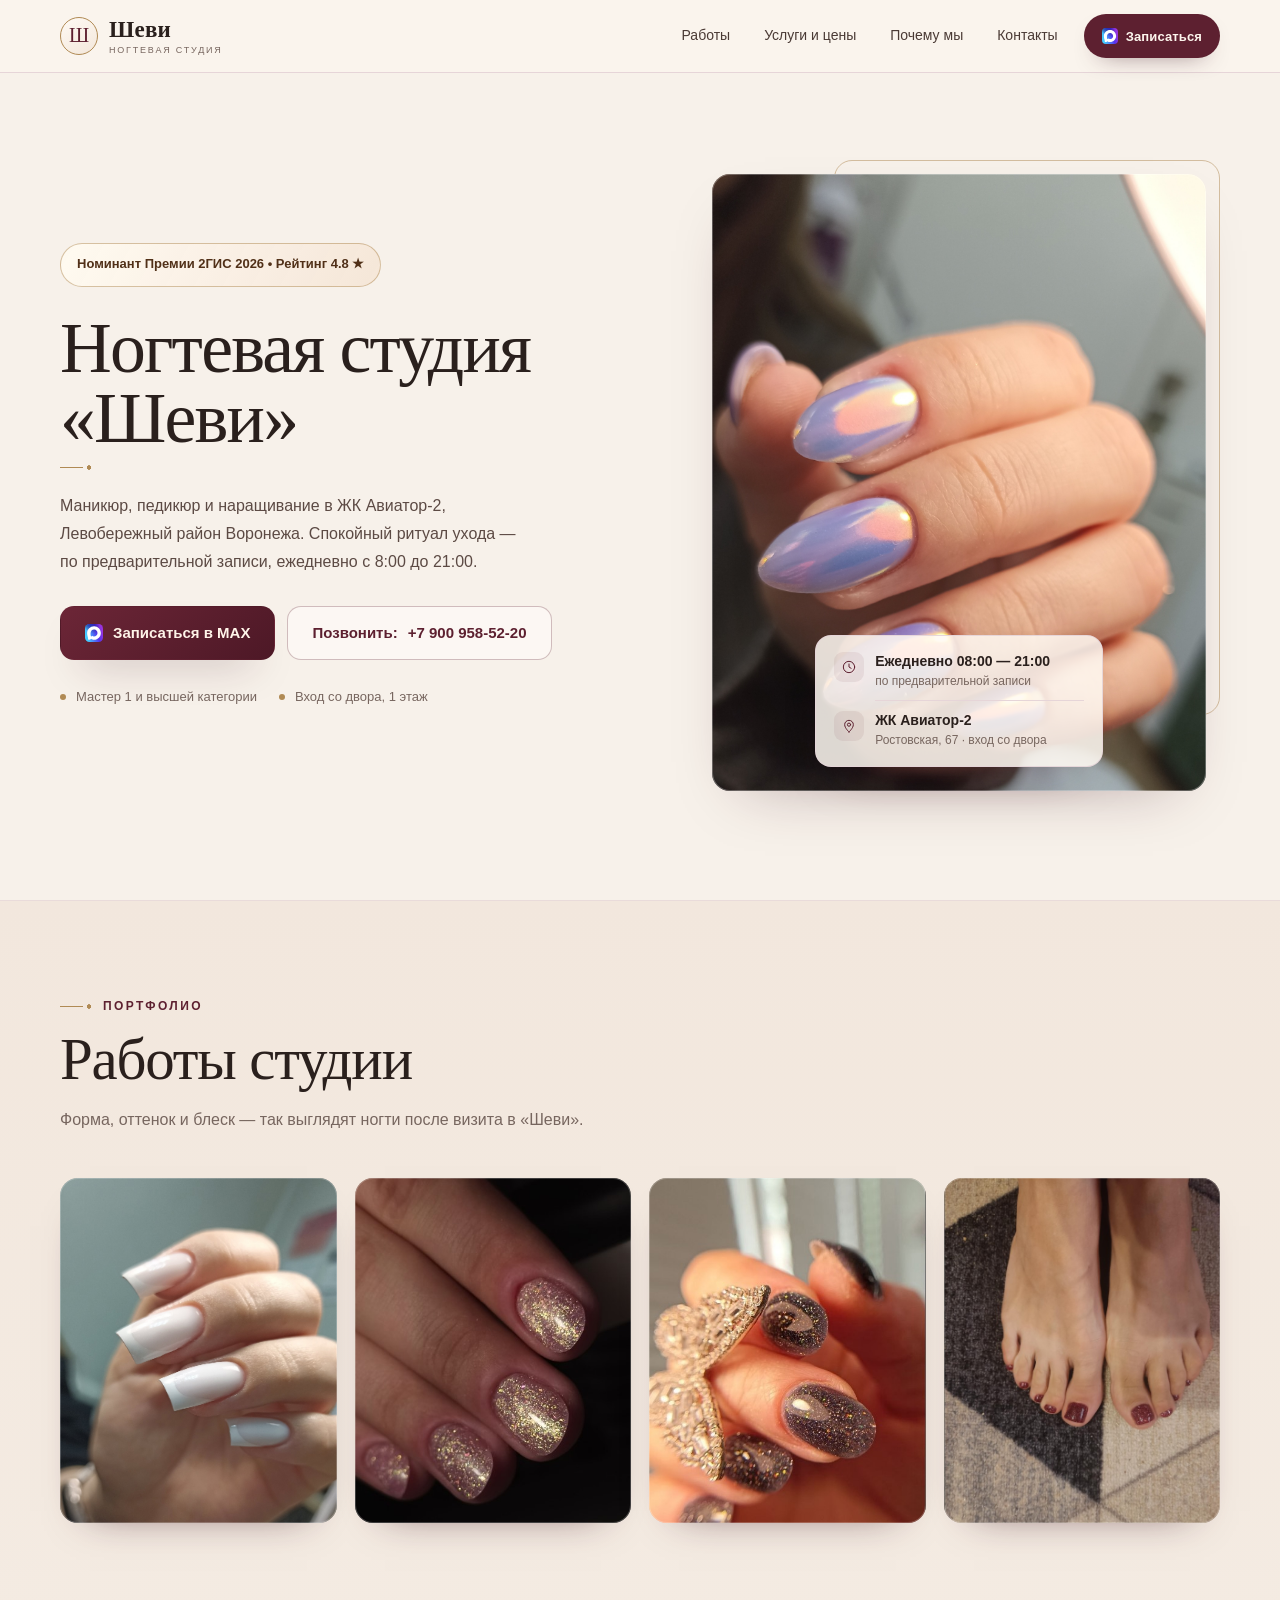
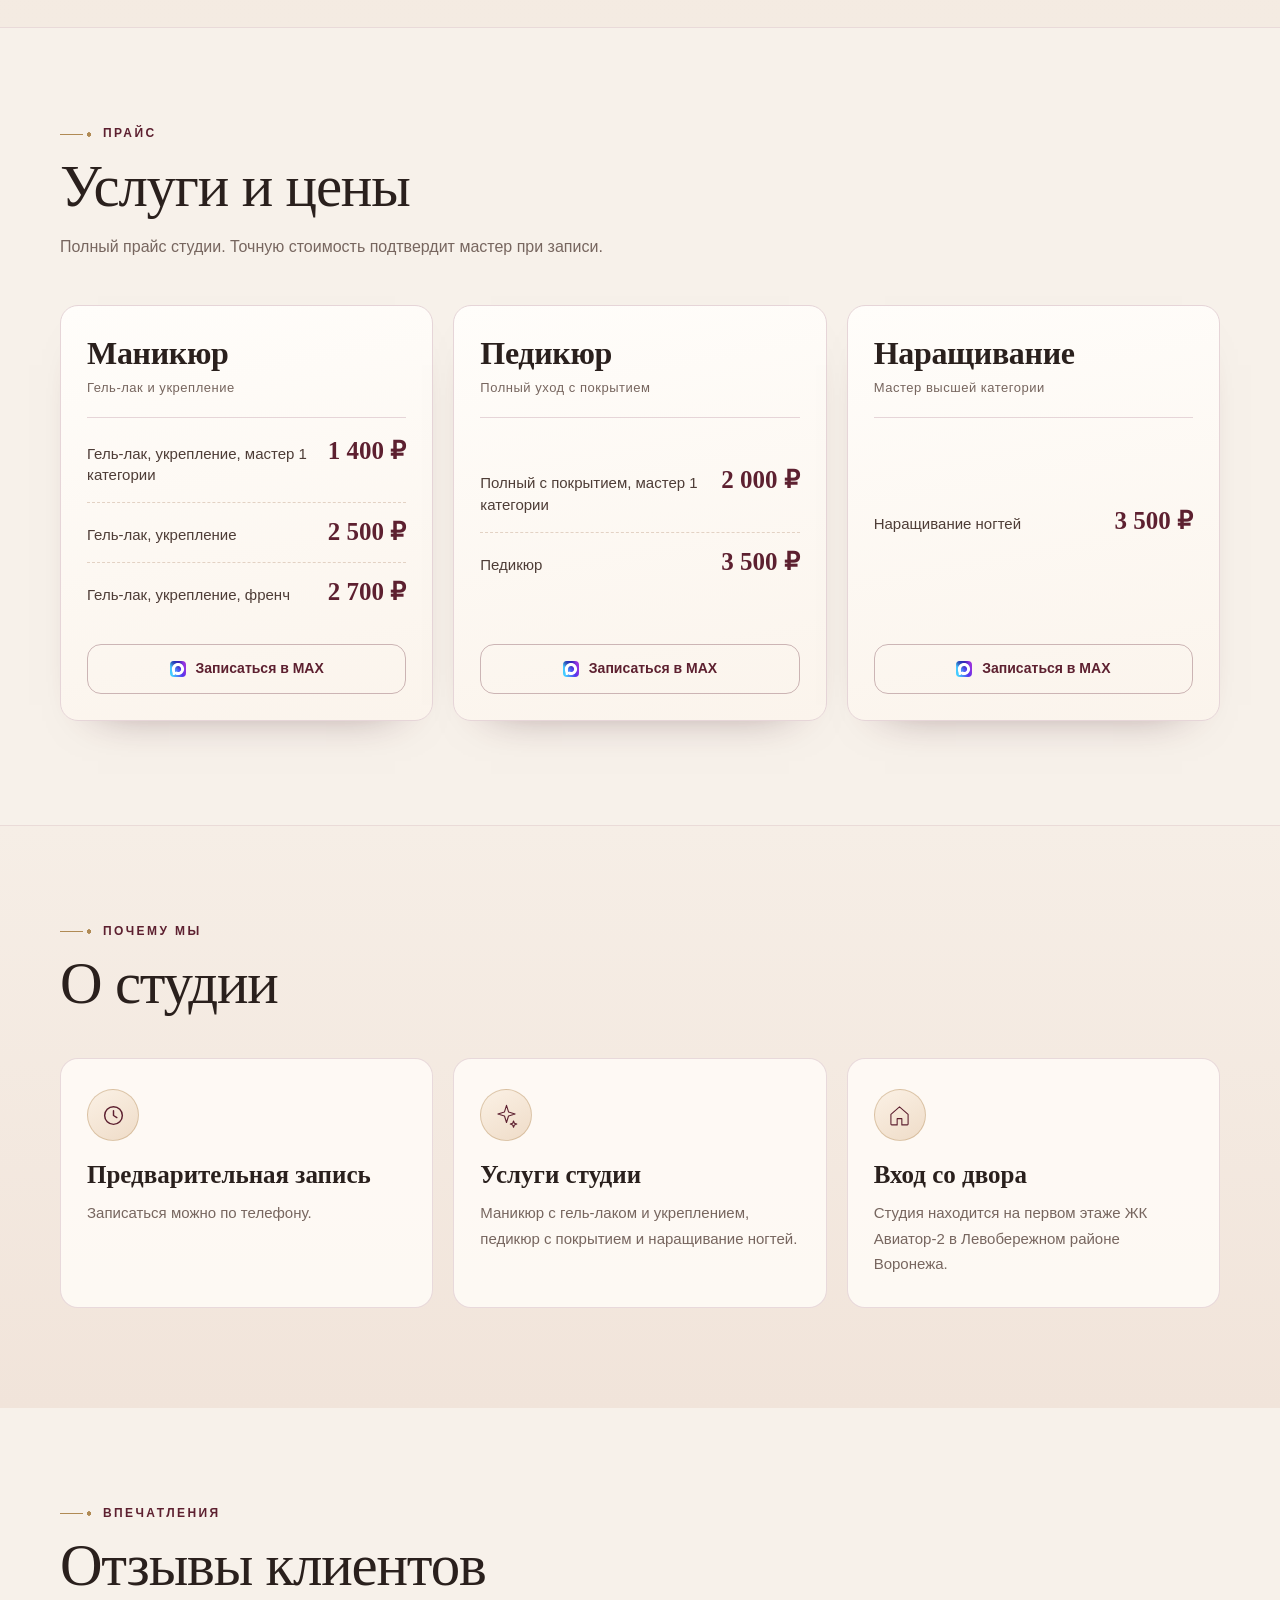
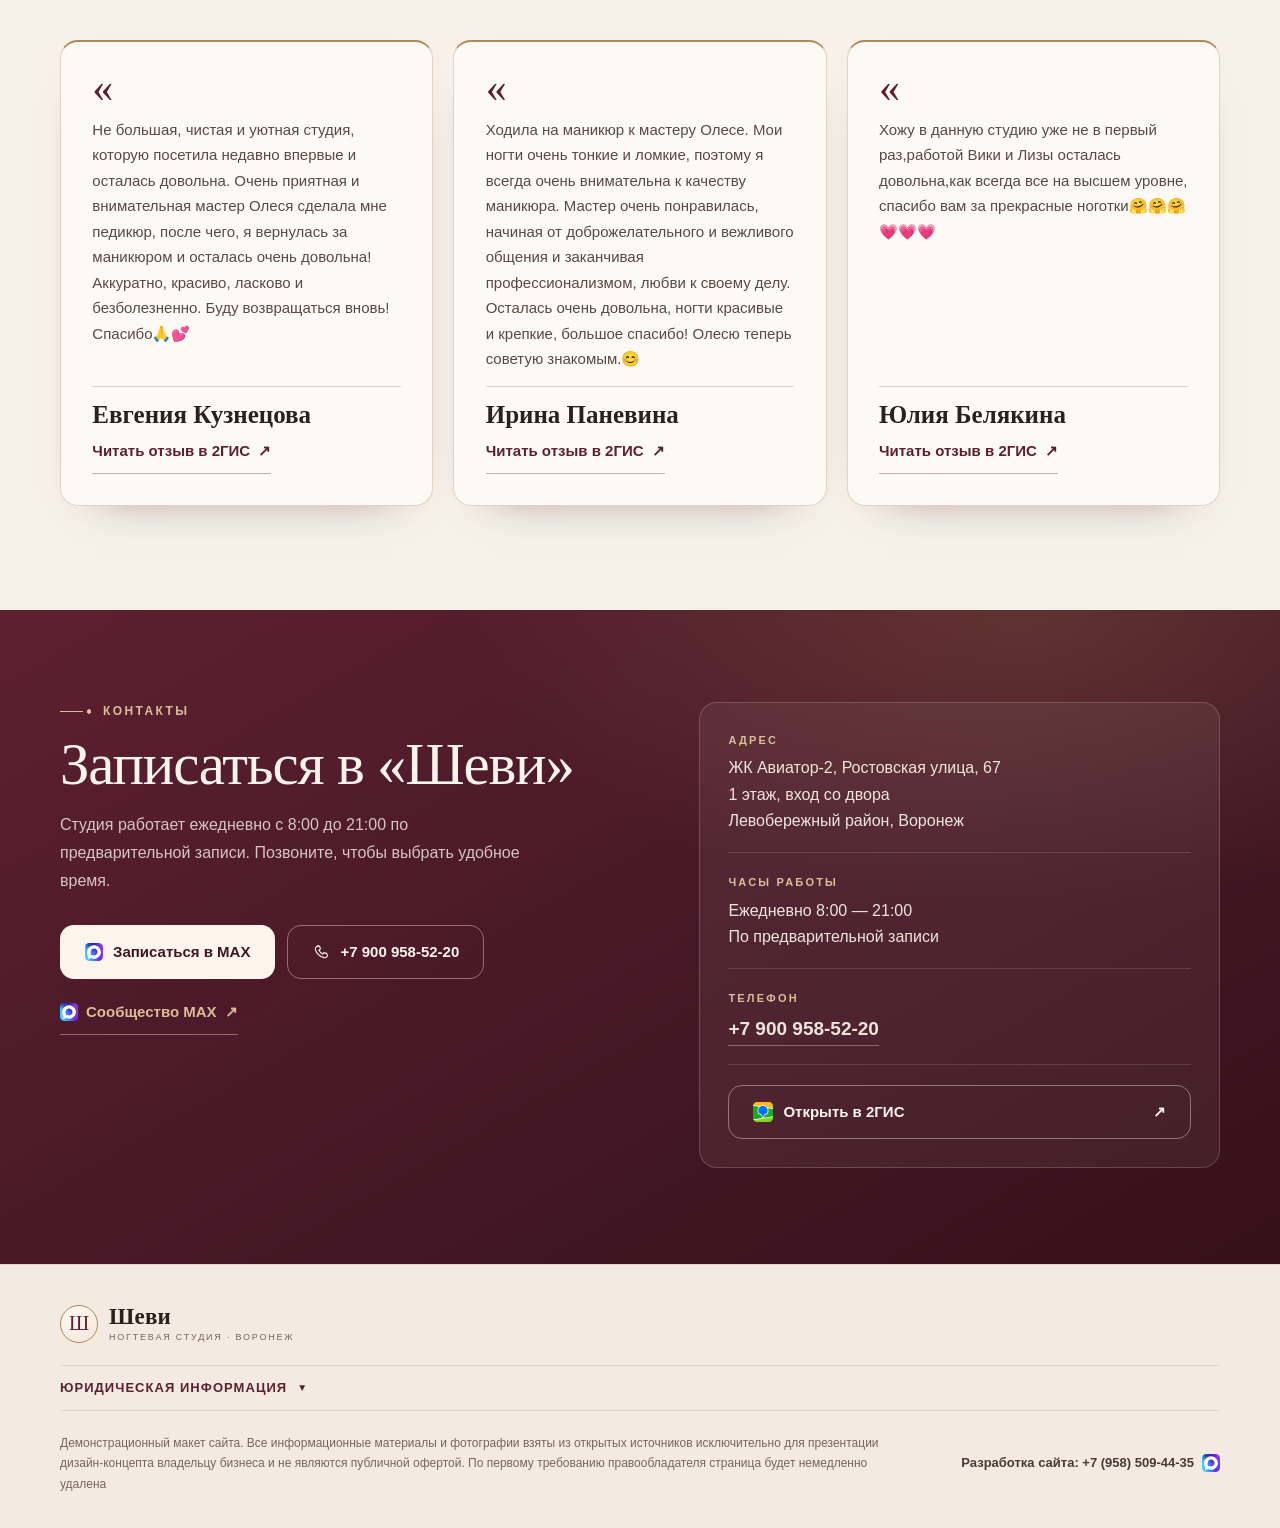
==== commit a2a8d87d: "Add legal info accordion to shevi-vrn" ====
--- a/shevi-vrn/index.html
+++ b/shevi-vrn/index.html
@@ -1 +1 @@
-<!DOCTYPE html><html lang="ru" data-type="place" data-radius="soft" data-buttons="solid"><head><meta charSet="utf-8"/><meta name="viewport" content="width=device-width, initial-scale=1"/><link rel="preload" href="/shevi-vrn/images/max-logo.svg" as="image"/><link rel="preload" href="/shevi-vrn/images/nogti1.jpg" as="image"/><link rel="preload" href="/shevi-vrn/images/2gis-icon-logo.svg" as="image"/><link rel="stylesheet" href="/shevi-vrn/_next/static/chunks/2lt8ky_2mjrkj.css" data-precedence="next"/><link rel="preload" as="script" fetchPriority="low" href="/shevi-vrn/_next/static/chunks/0j1we3cwg31qe.js"/><script src="/shevi-vrn/_next/static/chunks/3-j0hwac531q3.js" async=""></script><script src="/shevi-vrn/_next/static/chunks/39_j1bdzreq0m.js" async=""></script><script src="/shevi-vrn/_next/static/chunks/turbopack-21f26q4hjr33s.js" async=""></script><script src="/shevi-vrn/_next/static/chunks/3qfy96eoyh-ek.js" async=""></script><script src="/shevi-vrn/_next/static/chunks/12sfhxvcrhx75.js" async=""></script><meta name="theme-color" content="#f5eee8"/><title>Шеви — ногтевая студия в Воронеже</title><meta name="description" content="Маникюр, педикюр и наращивание в ногтевой студии «Шеви», Левобережный район Воронежа. Номинант Премии 2ГИС 2026."/><meta name="robots" content="noindex, nofollow"/><meta name="page-type" content="place"/><meta name="site-kind" content="other"/><meta name="page-kind" content="place"/><meta property="og:title" content="Шеви — ногтевая студия"/><meta property="og:description" content="Маникюр, педикюр и наращивание в Воронеже"/><meta property="og:locale" content="ru_RU"/><meta property="og:type" content="website"/><meta name="twitter:card" content="summary"/><meta name="twitter:title" content="Шеви — ногтевая студия"/><meta name="twitter:description" content="Маникюр, педикюр и наращивание в Воронеже"/><link rel="icon" href="/shevi-vrn/icon.svg"/><script src="/shevi-vrn/_next/static/chunks/0cz1d0mv5g_q7.js" noModule=""></script></head><body><div hidden=""><!--$--><!--/$--></div><header class="nav"><a class="skip-link" href="#main">К содержимому</a><div class="nav-inner"><a class="brand" href="#top" aria-label="Шеви — ногтевая студия, на главную"><span class="brand-mark" aria-hidden="true">Ш</span><span class="brand-text">Шеви<small>ногтевая студия</small></span></a><nav class="nav-links" aria-label="Основная навигация"><a href="#works">Работы</a><a href="#services">Услуги и цены</a><a href="#why">Почему мы</a><a href="#visit">Контакты</a></nav><button type="button" class="nav-cta" aria-label="Записаться в MAX"><img src="/shevi-vrn/images/max-logo.svg" alt="" width="16" height="16"/>Записаться</button><div class="m-nav"><button type="button" id="mobile-menu-toggle" class="m-nav-toggle" aria-expanded="false" aria-controls="m-nav-panel" aria-label="Открыть меню навигации"><span class="m-nav-lines" aria-hidden="true"></span></button><div class="m-nav-panel" id="m-nav-panel" hidden=""><nav aria-label="Мобильная навигация"><a href="#works">Работы</a><a href="#services">Услуги и цены</a><a href="#why">Почему мы</a><a href="#visit">Контакты</a></nav><button type="button" class="btn btn-primary">Записаться в MAX</button><a class="m-nav-phone" href="tel:+79009585220">+7 900 958-52-20</a></div></div></div></header><main id="main"><section class="hero" id="top"><div class="wrap hero-grid"><div class="hero-copy"><a class="award-badge" href="https://2gis.ru/voronezh/search/%D0%A8%D0%B5%D0%B2%D0%B8/firm/70000001098960459/39.245233%2C51.591777/tab/prices?m=39.245814%2C51.591741%2F18" target="_blank" rel="noreferrer">Номинант Премии 2ГИС 2026 • Рейтинг 4.8 ★</a><h1>Ногтевая студия<br/>«Шеви»</h1><p class="hero-offer">Маникюр, педикюр и наращивание в ЖК Авиатор-2, Левобережный район Воронежа. Спокойный ритуал ухода — по предварительной записи, ежедневно с 8:00 до 21:00.</p><div class="hero-actions"><button type="button" class="btn btn-primary"><img src="/shevi-vrn/images/max-logo.svg" alt="" width="18" height="18"/>Записаться в MAX</button><a class="btn btn-ghost" href="tel:+79009585220"><span class="btn-phone-label">Позвонить:</span>+7 900 958-52-20</a></div><ul class="hero-facts"><li>Мастер 1 и высшей категории</li><li>Вход со двора, 1 этаж</li></ul></div><div class="hero-art"><div class="hero-frame"><img src="/shevi-vrn/images/nogti1.jpg" alt="Маникюр с перламутровым покрытием — работа студии «Шеви»"/></div><div class="hero-float"><span class="float-row"><span class="float-icon"><svg viewBox="0 0 24 24" aria-hidden="true" focusable="false"><circle cx="12" cy="12" r="8.5"></circle><path d="M12 7.5V12l3.2 2"></path></svg></span><span><b>Ежедневно 08:00 — 21:00</b><small>по предварительной записи</small></span></span><span class="float-divider" aria-hidden="true"></span><span class="float-row"><span class="float-icon"><svg viewBox="0 0 24 24" aria-hidden="true" focusable="false"><path d="M12 21s6.5-5.9 6.5-11a6.5 6.5 0 1 0-13 0C5.5 15.1 12 21 12 21z"></path><circle cx="12" cy="10" r="2.4"></circle></svg></span><span><b>ЖК Авиатор-2</b><small>Ростовская, 67 · вход со двора</small></span></span></div></div></div></section><section class="works" id="works"><div class="wrap"><div class="sec-head"><p class="eyebrow">Портфолио</p><h2>Работы студии</h2><p class="sec-sub">Форма, оттенок и блеск — так выглядят ногти после визита в «Шеви».</p></div><div class="gallery"><figure class="shot"><img src="/shevi-vrn/images/nogti2.jpg" alt="Маникюр с блестящим покрытием — работа студии «Шеви»" loading="lazy"/></figure><figure class="shot"><img src="/shevi-vrn/images/nogti3.jpg" alt="Маникюр с шиммерным гель-лаком — работа студии «Шеви»" loading="lazy"/></figure><figure class="shot"><img src="/shevi-vrn/images/nogti4.jpg" alt="Маникюр с дизайном — работа студии «Шеви»" loading="lazy"/></figure><figure class="shot"><img src="/shevi-vrn/images/pedikur.jpg" alt="Педикюр с покрытием — работа студии «Шеви»" loading="lazy"/></figure></div></div></section><section class="services" id="services"><div class="wrap"><div class="sec-head"><p class="eyebrow">Прайс</p><h2>Услуги и цены</h2><p class="sec-sub">Полный прайс студии. Точную стоимость подтвердит мастер при записи.</p></div><div class="price-cards"><article class="price-card"><header class="price-card-head"><h3>Маникюр</h3><p>Гель-лак и укрепление</p></header><ul class="price-list"><li class="price-row"><span>Гель-лак, укрепление, мастер 1 категории</span><b>1 400 ₽</b></li><li class="price-row"><span>Гель-лак, укрепление</span><b>2 500 ₽</b></li><li class="price-row"><span>Гель-лак, укрепление, френч</span><b>2 700 ₽</b></li></ul><button type="button" class="btn btn-card"><img src="/shevi-vrn/images/max-logo.svg" alt="" width="16" height="16"/>Записаться в MAX</button></article><article class="price-card"><header class="price-card-head"><h3>Педикюр</h3><p>Полный уход с покрытием</p></header><ul class="price-list"><li class="price-row"><span>Полный с покрытием, мастер 1 категории</span><b>2 000 ₽</b></li><li class="price-row"><span>Педикюр</span><b>3 500 ₽</b></li></ul><button type="button" class="btn btn-card"><img src="/shevi-vrn/images/max-logo.svg" alt="" width="16" height="16"/>Записаться в MAX</button></article><article class="price-card"><header class="price-card-head"><h3>Наращивание</h3><p>Мастер высшей категории</p></header><ul class="price-list"><li class="price-row"><span>Наращивание ногтей</span><b>3 500 ₽</b></li></ul><button type="button" class="btn btn-card"><img src="/shevi-vrn/images/max-logo.svg" alt="" width="16" height="16"/>Записаться в MAX</button></article></div></div></section><section class="why" id="why"><div class="wrap"><div class="sec-head"><p class="eyebrow">Почему мы</p><h2>О студии</h2></div><div class="why-grid"><article class="why-card"><span class="why-icon"><svg viewBox="0 0 24 24" aria-hidden="true" focusable="false"><circle cx="12" cy="12" r="8.5"></circle><path d="M12 7.5V12l3.2 2"></path></svg></span><h3>Предварительная запись</h3><p>Записаться можно по телефону.</p></article><article class="why-card"><span class="why-icon"><svg viewBox="0 0 32 32" aria-hidden="true" focusable="false"><path d="M16 3l2.6 8.4L27 14l-8.4 2.6L16 25l-2.6-8.4L5 14l8.4-2.6L16 3z"></path><path d="M25 23l1.1 3 3 1-3 1.1L25 31l-1.1-2.9-3-1.1 3-1L25 23z"></path></svg></span><h3>Услуги студии</h3><p>Маникюр с гель-лаком и укреплением, педикюр с покрытием и наращивание ногтей.</p></article><article class="why-card"><span class="why-icon"><svg viewBox="0 0 32 32" aria-hidden="true" focusable="false"><path d="M5 14.5L16 5l11 9.5V27a1 1 0 0 1-1 1h-7v-8h-6v8H6a1 1 0 0 1-1-1V14.5z"></path></svg></span><h3>Вход со двора</h3><p>Студия находится на первом этаже ЖК Авиатор-2 в Левобережном районе Воронежа.</p></article></div></div></section><section class="reviews" id="reviews" aria-labelledby="reviews-title"><div class="wrap"><div class="sec-head"><p class="eyebrow">Впечатления</p><h2 id="reviews-title">Отзывы клиентов</h2></div><ul class="review-grid"><li><figure class="review-card"><span class="review-mark" aria-hidden="true">«</span><blockquote cite="https://2gis.ru/reviews/70000001098960459/review/294213976"><p>Не большая, чистая и уютная студия, которую посетила недавно впервые и осталась довольна. Очень приятная и внимательная мастер Олеся сделала мне педикюр, после чего, я вернулась за маникюром и осталась очень довольна! Аккуратно, красиво, ласково и безболезненно. Буду возвращаться вновь! Спасибо🙏💕</p></blockquote><figcaption><p class="review-author">Евгения Кузнецова</p><a class="link-arrow" href="https://2gis.ru/reviews/70000001098960459/review/294213976" target="_blank" rel="noreferrer" aria-label="Читать отзыв в 2ГИС: Евгения Кузнецова">Читать отзыв в 2ГИС <span aria-hidden="true">↗</span></a></figcaption></figure></li><li><figure class="review-card"><span class="review-mark" aria-hidden="true">«</span><blockquote cite="https://2gis.ru/reviews/70000001098960459/review/294259005"><p>Ходила на маникюр к мастеру Олесе. Мои ногти очень тонкие и ломкие, поэтому я всегда очень внимательна к качеству маникюра. Мастер очень понравилась, начиная от доброжелательного и вежливого общения и заканчивая профессионализмом, любви к своему делу. Осталась очень довольна, ногти красивые и крепкие, большое спасибо! Олесю теперь советую знакомым.😊</p></blockquote><figcaption><p class="review-author">Ирина Паневина</p><a class="link-arrow" href="https://2gis.ru/reviews/70000001098960459/review/294259005" target="_blank" rel="noreferrer" aria-label="Читать отзыв в 2ГИС: Ирина Паневина">Читать отзыв в 2ГИС <span aria-hidden="true">↗</span></a></figcaption></figure></li><li><figure class="review-card"><span class="review-mark" aria-hidden="true">«</span><blockquote cite="https://2gis.ru/reviews/70000001098960459/review/206875126"><p>Хожу в данную студию уже не в первый раз,работой Вики и Лизы осталась довольна,как всегда все на высшем уровне, спасибо вам за прекрасные ноготки🤗🤗🤗💗💗💗</p></blockquote><figcaption><p class="review-author">Юлия Белякина</p><a class="link-arrow" href="https://2gis.ru/reviews/70000001098960459/review/206875126" target="_blank" rel="noreferrer" aria-label="Читать отзыв в 2ГИС: Юлия Белякина">Читать отзыв в 2ГИС <span aria-hidden="true">↗</span></a></figcaption></figure></li></ul></div></section><section class="visit" id="visit"><div class="wrap visit-grid"><div class="visit-copy"><p class="eyebrow">Контакты</p><h2>Записаться в «Шеви»</h2><p class="visit-lead">Студия работает ежедневно с 8:00 до 21:00 по предварительной записи. Позвоните, чтобы выбрать удобное время.</p><div class="visit-actions"><button type="button" class="btn btn-light"><img src="/shevi-vrn/images/max-logo.svg" alt="" width="18" height="18"/>Записаться в MAX</button><a class="btn btn-outline-light" href="tel:+79009585220"><svg viewBox="0 0 24 24" aria-hidden="true" focusable="false"><path d="M7.6 3.5l2.6 1 1 3.6-2 1.6a12.8 12.8 0 0 0 5.1 5.1l1.6-2 3.6 1 1 2.6c.2.6 0 1.3-.5 1.8-1 1.1-2.4 1.6-3.9 1.3C10 18 6 14 4.5 8.9c-.3-1.5.2-2.9 1.3-3.9.5-.5 1.2-.7 1.8-.5z"></path></svg>+7 900 958-52-20</a></div><a class="link-arrow visit-community" href="https://max.ru/se13619374_biz" target="_blank" rel="noreferrer"><img src="/shevi-vrn/images/max-logo.svg" alt="" width="18" height="18"/>Сообщество MAX <span aria-hidden="true">↗</span></a></div><div class="visit-card"><div class="visit-item"><span class="visit-label">Адрес</span><p>ЖК Авиатор-2, Ростовская улица, 67<br/>1 этаж, вход со двора<br/>Левобережный район, Воронеж</p></div><div class="visit-item"><span class="visit-label">Часы работы</span><p>Ежедневно 8:00 — 21:00<br/>По предварительной записи</p></div><div class="visit-item"><span class="visit-label">Телефон</span><p><a class="visit-phone" href="tel:+79009585220">+7 900 958-52-20</a></p></div><a class="btn btn-outline-light visit-map" href="https://2gis.ru/voronezh/search/%D0%A8%D0%B5%D0%B2%D0%B8/firm/70000001098960459/39.245233%2C51.591777/tab/prices?m=39.245814%2C51.591741%2F18" target="_blank" rel="noreferrer" aria-label="Открыть карточку студии в 2ГИС"><img src="/shevi-vrn/images/2gis-icon-logo.svg" alt="" width="20" height="20"/>Открыть в 2ГИС<span aria-hidden="true">↗</span></a></div></div></section></main><footer class="footer"><div class="wrap footer-inner"><a class="brand footer-brand" href="#top" aria-label="Шеви — ногтевая студия, наверх"><span class="brand-mark" aria-hidden="true">Ш</span><span class="brand-text">Шеви<small>ногтевая студия · Воронеж</small></span></a><p class="disclaimer">Демонстрационный макет сайта. Все информационные материалы и фотографии взяты из открытых источников исключительно для презентации дизайн-концепта владельцу бизнеса и не являются публичной офертой. По первому требованию правообладателя страница будет немедленно удалена</p><a class="developer" href="https://max.ru/u/f9LHodD0cOIJwdT5l_j9BxblxJVJBxefEtRhXj9S5n9MUnpURbA4HJ3-W7Y" target="_blank" rel="noreferrer">Разработка сайта: +7 (958) 509-44-35<img src="/shevi-vrn/images/max-logo.svg" alt="MAX" width="18" height="18"/></a></div></footer><div class="booking-toast"><p role="status" aria-live="polite" aria-atomic="true"></p></div><!--$--><!--/$--><script id="_R_">(globalThis["TURBOPACK"] || (globalThis["TURBOPACK"] = [])).push({"otherChunks":["static/chunks/0j1we3cwg31qe.js","static/chunks/3-j0hwac531q3.js","static/chunks/39_j1bdzreq0m.js"],"runtimeModuleIds":[94553]});</script><script src="/shevi-vrn/_next/static/chunks/0j1we3cwg31qe.js" async=""></script><script>(self.__next_f=self.__next_f||[]).push([0])</script><script>self.__next_f.push([1,"1:\"$Sreact.fragment\"\n2:\"/shevi-vrn/_next/static/chunks/3qfy96eoyh-ek.js\"\n3:I[39756,[\"$2\"],\"default\"]\n4:I[37457,[\"$2\"],\"default\"]\n6:\"/shevi-vrn/_next/static/chunks/12sfhxvcrhx75.js\"\n7:\"MaxBookingProvider\"\n8:I[21228,[\"$2\",\"$6\"],\"$7\"]\n9:\"MaxBookingButton\"\na:I[21228,[\"$2\",\"$6\"],\"$9\"]\nb:I[23758,[\"$2\",\"$6\"],\"default\"]\n19:\"ViewportBoundary\"\n1a:I[97367,[\"$2\"],\"$19\"]\n1c:\"MetadataBoundary\"\n1d:I[97367,[\"$2\"],\"$1c\"]\n1e:\"$Sreact.suspense\"\n20:I[68027,[\"$2\"],\"default\",1]\n:HL[\"/shevi-vrn/_next/static/chunks/2lt8ky_2mjrkj.css\",\"style\"]\n:HL[\"/shevi-vrn/images/max-logo.svg\",\"image\"]\n:HL[\"/shevi-vrn/images/nogti1.jpg\",\"image\"]\n5:[[\"children\",{\"s\":\"__PAGE__\",\"h\":512,\"d\":{\"r\":[\"$\",\"$1\",\"c\",{\"children\":[[\"$\",\"$L8\",null,{\"children\":[[\"$\",\"header\",null,{\"className\":\"nav\",\"children\":[[\"$\",\"a\",null,{\"className\":\"skip-link\",\"href\":\"#main\",\"children\":\"К содержимому\"}],[\"$\",\"div\",null,{\"className\":\"nav-inner\",\"children\":[[\"$\",\"a\",null,{\"className\":\"brand\",\"href\":\"#top\",\"aria-label\":\"Шеви — ногтевая студия, на главную\",\"children\":[[\"$\",\"span\",null,{\"className\":\"brand-mark\",\"aria-hidden\":\"true\",\"children\":\"Ш\"}],[\"$\",\"span\",null,{\"className\":\"brand-text\",\"children\":[\"Шеви\",[\"$\",\"small\",null,{\"children\":\"ногтевая студия\"}]]}]]}],[\"$\",\"nav\",null,{\"className\":\"nav-links\",\"aria-label\":\"Основная навигация\",\"children\":[[\"$\",\"a\",null,{\"href\":\"#works\",\"children\":\"Работы\"}],[\"$\",\"a\",null,{\"href\":\"#services\",\"children\":\"Услуги и цены\"}],[\"$\",\"a\",null,{\"href\":\"#why\",\"children\":\"Почему мы\"}],[\"$\",\"a\",null,{\"href\":\"#visit\",\"children\":\"Контакты\"}]]}],[\"$\",\"$La\",null,{\"className\":\"nav-cta\",\"label\":\"Записаться в MAX\",\"children\":[[\"$\",\"img\",null,{\"src\":\"/shevi-vrn/images/max-logo.svg\",\"alt\":\"\",\"width\":16,\"height\":16}],\"Записаться\"]}],[\"$\",\"$Lb\",null,{}]]}]]}],[\"$\",\"main\",null,{\"id\":\"main\",\"children\":[[\"$\",\"section\",null,{\"className\":\"hero\",\"id\":\"top\",\"children\":[\"$\",\"div\",null,{\"className\":\"wrap hero-grid\",\"children\":[[\"$\",\"div\",null,{\"className\":\"hero-copy\",\"children\":[[\"$\",\"a\",null,{\"className\":\"award-badge\",\"href\":\"https://2gis.ru/voronezh/search/%D0%A8%D0%B5%D0%B2%D0%B8/firm/70000001098960459/39.245233%2C51.591777/tab/prices?m=39.245814%2C51.591741%2F18\",\"target\":\"_blank\",\"rel\":\"noreferrer\",\"children\":\"Номинант Премии 2ГИС 2026 • Рейтинг 4.8 ★\"}],[\"$\",\"h1\",null,{\"children\":[\"Ногтевая студия\",[\"$\",\"br\",null,{}],\"«Шеви»\"]}],[\"$\",\"p\",null,{\"className\":\"hero-offer\",\"children\":\"Маникюр, педикюр и наращивание в ЖК Авиатор-2, Левобережный район Воронежа. Спокойный ритуал ухода — по предварительной записи, ежедневно с 8:00 до 21:00.\"}],[\"$\",\"div\",null,{\"className\":\"hero-actions\",\"children\":[[\"$\",\"$La\",null,{\"className\":\"btn btn-primary\",\"children\":[[\"$\",\"img\",null,{\"src\":\"/shevi-vrn/images/max-logo.svg\",\"alt\":\"\",\"width\":18,\"height\":18}],\"Записаться в MAX\"]}],[\"$\",\"a\",null,{\"className\":\"btn btn-ghost\",\"href\":\"tel:+79009585220\",\"children\":[[\"$\",\"span\",null,{\"className\":\"btn-phone-label\",\"children\":\"Позвонить:\"}],\"+7 900 958-52-20\"]}]]}],[\"$\",\"ul\",null,{\"className\":\"hero-facts\",\"children\":[[\"$\",\"li\",null,{\"children\":\"Мастер 1 и высшей категории\"}],[\"$\",\"li\",null,{\"children\":\"Вход со двора, 1 этаж\"}]]}]]}],[\"$\",\"div\",null,{\"className\":\"hero-art\",\"children\":[[\"$\",\"div\",null,{\"className\":\"hero-frame\",\"children\":[\"$\",\"img\",null,{\"src\":\"/shevi-vrn/images/nogti1.jpg\",\"alt\":\"Маникюр с перламутровым покрытием — работа студии «Шеви»\"}]}],[\"$\",\"div\",null,{\"className\":\"hero-float\",\"children\":[[\"$\",\"span\",null,{\"className\":\"float-row\",\"children\":[[\"$\",\"span\",null,{\"className\":\"float-icon\",\"children\":[\"$\",\"svg\",null,{\"viewBox\":\"0 0 24 24\",\"aria-hidden\":\"true\",\"focusable\":\"false\",\"children\":[\"$Lc\",\"$Ld\"]}]}],\"$Le\"]}],\"$Lf\",\"$L10\"]}]]}]]}]}],\"$L11\",\"$L12\",\"$L13\",\"$L14\",\"$L15\"]}],\"$L16\"]}],[\"$L17\"],\"$L18\"]}],\"p\":false,\"v\":null}}]]\n0:{\"P\":null,\"c\":[\"\",\"\"],\"q\":\"\",\"i\":false,\"t\":{\"t\":{\"s\":\"\",\"h\":528,\"d\":{\"r\":[\"$\",\"$1\",\"c\",{\"children\":[[[\"$\",\"link\",\"0\",{\"rel\":\"stylesheet\",\"href\":\"/shevi-vrn/_next/static/chunks/2lt8ky_2mjrkj.css\",\"precedence\":\"next\",\"crossOrigin\":\"$undefined\",\"nonce\":\"$undefined\"}],[\"$\",\"script\",\"script-0\",{\"src\":\"/shevi-vrn/_next/static/chunks/3qfy96eoyh-ek.js\",\"async\":true,\"nonce\":\"$undefined\"}]],[\"$\",\"html\",null,{\"lang\":\"ru\",\"data-type\":\"place\",\"data-radius\":\"soft\",\"data-buttons\":\"solid\",\"children\":[\"$\",\"body\",null,{\"children\":[\"$\",\"$L3\",null,{\"parallelRouterKey\":\"children\",\"error\":\"$undefined\",\"errorStyles\":\"$undefined\",\"errorScripts\":\"$undefined\",\"template\":[\"$\",\"$L4\",null,{}],\"templateStyles\":\"$undefined\",\"templateScripts\":\"$undefined\",\"notFound\":[[[\"$\",\"title\",null,{\"children\":\"404: This page could not be found.\"}],[\"$\",\"div\",null,{\"style\":{\"fontFamily\":\"system-ui,\\\"Segoe UI\\\",Roboto,Helvetica,Arial,sans-serif,\\\"Apple Color Emoji\\\",\\\"Segoe UI Emoji\\\"\",\"height\":\"100vh\",\"textAlign\":\"center\",\"display\":\"flex\",\"flexDirection\":\"column\",\"alignItems\":\"center\",\"justifyContent\":\"center\"},\"children\":[\"$\",\"div\",null,{\"children\":[[\"$\",\"style\",null,{\"dangerouslySetInnerHTML\":{\"__html\":\"body{color:#000;background:#fff;margin:0}.next-error-h1{border-right:1px solid rgba(0,0,0,.3)}@media (prefers-color-scheme:dark){body{color:#fff;background:#000}.next-error-h1{border-right:1px solid rgba(255,255,255,.3)}}\"}}],[\"$\",\"h1\",null,{\"className\":\"next-error-h1\",\"style\":{\"display\":\"inline-block\",\"margin\":\"0 20px 0 0\",\"padding\":\"0 23px 0 0\",\"fontSize\":24,\"fontWeight\":500,\"verticalAlign\":\"top\",\"lineHeight\":\"49px\"},\"children\":404}],[\"$\",\"div\",null,{\"style\":{\"display\":\"inline-block\"},\"children\":[\"$\",\"h2\",null,{\"style\":{\"fontSize\":14,\"fontWeight\":400,\"lineHeight\":\"49px\",\"margin\":0},\"children\":\"This page could not be found.\"}]}]]}]}]],[]],\"forbidden\":\"$undefined\",\"unauthorized\":\"$undefined\"}]}]}]]}],\"p\":false,\"v\":null},\"c\":\"$Q5\"},\"h\":{\"r\":[\"$\",\"$1\",\"h\",{\"children\":[null,[\"$\",\"$L1a\",null,{\"children\":\"$L1b\"}],[\"$\",\"$L1d\",null,{\"children\":[[\"$\",\"div\",null,{\"hidden\":true,\"children\":[\"$\",\"$1e\",null,{\"name\":\"Next.Metadata\",\"children\":\"$L1f\"}]}],null]}],null]}],\"p\":false,\"v\":null}},\"m\":\"$undefined\",\"G\":[\"$20\",[[\"$\",\"link\",\"0\",{\"rel\":\"stylesheet\",\"href\":\"/shevi-vrn/_next/static/chunks/2lt8ky_2mjrkj.css\",\"precedence\":\"next\",\"crossOrigin\":\"$undefined\",\"nonce\":\"$undefined\"}]]],\"S\":true,\"r\":\"$undefined\",\"s\":\"$undefined\",\"a\":\"$undefined\",\"l\":\"$undefined\",\"p\":\"$undefined\",\"d\":\"$undefined\",\"b\":\"q_88PDsgRYqIO6Kmf_Kuf\"}\n21:I[97367,[\"$2\"],\"OutletBoundary\"]\n:HL[\"/shevi-vrn/images/2gis-icon-logo.svg\",\"image\"]\nc:[\"$\",\"circle\",null,{\"cx\":\"12\",\"cy\":\"12\",\"r\":\"8.5\"}]\nd:[\"$\",\"path\",null,{\"d\":\"M12 7.5V12l3.2 2\"}]\ne:[\"$\",\"span\",null,{\"children\":[[\"$\",\"b\",null,{\"children\":\"Ежедневно 08:00 — 21:00\"}],[\"$\",\"small\",null,{\"children\":\"по предварительной записи\"}]]}]\nf:[\"$\",\"span\",null,{\"className\":\"float-divider\",\"aria-hidden\":\"true\"}]\n10:[\"$\",\"span\",null,{\"className\":\"float-row\",\"children\":[[\"$\",\"span\",null,{\"className\":\"float-icon\",\"children\":[\"$\",\"svg\",null,{\"viewBox\":\"0 0 24 24\",\"aria-hidden\":\"true\",\"focusable\":\"false\",\"children\":[[\"$\",\"path\",null,{\"d\":\"M12 21s6.5-5.9 6.5-11a6.5 6.5 0 1 0-13 0C5.5 15.1 12 21 12 21z\"}],[\"$\",\"circle\",null,{\"cx\":\"12\",\"cy\":\"10\",\"r\":\"2.4\"}]]}]}],[\"$\",\"span\",null,{\"children\":[[\"$\",\"b\",null,{\"children\":\"ЖК Авиатор-2\"}],[\"$\",\"small\",null,{\"children\":\"Ростовская, 67 · вход со двора\"}]]}]]}]\n11:[\"$\",\"section\",null,{\"className\":\"works\",\"id\":\"works\",\"children\":[\"$\",\"div\",null,{\"className\":\"wrap\",\"children\":[[\"$\",\"div\",null,{\"className\":\"sec-head\",\"children\":[[\"$\",\"p\",null,{\"className\":\"eyebrow\",\"children\":\"Портфолио\"}],[\"$\",\"h2\",null,{\"children\":\"Работы студии\"}],[\"$\",\"p\",null,{\"className\":\"sec-sub\",\"children\":\"Форма, оттенок и блеск — так выглядят ногти после визита в «Шеви».\"}]]}],[\"$\",\"div\",null,{\"className\":\"gallery\",\"children\":[[\"$\",\"figure\",\"nogti2.jpg\",{\"className\":\"shot\",\"children\":[\"$\",\"img\",null,{\"src\":\"/shevi-vrn/images/nogti2.jpg\",\"alt\":\"Маникюр с блестящим покрытием — работа студии «Шеви»\",\"loading\":\"lazy\"}]}],[\"$\",\"figure\",\"nogti3.jpg\",{\"className\":\"shot\",\"children\":[\"$\",\"img\",null,{\"src\":\"/shevi-vrn/images/nogti3.jpg\",\"alt\":\"Маникюр с шиммерным гель-лаком — работа студии «Шеви»\",\"loading\":\"lazy\"}]}],[\"$\",\"figure\",\"nogti4.jpg\",{\"className\":\"shot\",\"children\":[\"$\",\"img\",null,{\"src\":\"/shevi-vrn/images/nogti4.jpg\",\"alt\":\"Маникюр с дизайном — работа студии «Шеви»\",\"loading\":\"lazy\"}]}],[\"$\",\"figure\",\"pedikur.jpg\",{\"className\":\"shot\",\"children\":[\"$\",\"img\",null,{\"src\":\"/shevi-vrn/images/pedikur.jpg\",\"alt\":\"Педикюр с покрытием — работа студии «Шеви»\",\"loading\":\"lazy\"}]}]]}]]}]}]\n12:[\"$\",\"section\",null,{\"className\":\"services\",\"id\":\"services\",\"children\":[\"$\",\"div\",null,{\"className\":\"wrap\",\"children\":[[\"$\",\"div\",null,{\"className\":\"sec-head\",\"children\":[[\"$\",\"p\",null,{\"className\":\"eyebrow\",\"children\":\"Прайс\"}],[\"$\",\"h2\",null,{\"children\":\"Услуги и цены\"}],[\"$\",\"p\",null,{\"className\":\"sec-sub\",\"children\":\"Полный прайс студии. Точную стоимость подтвердит мастер при записи.\"}]]}],[\"$\",\"div\",null,{\"className\":\"price-cards\",\"children\":[[\"$\",\"article\",\"Маникюр\",{\"className\":\"price-card\",\"children\":[[\"$\",\"header\",null,{\"className\":\"price-card-head\",\"children\":[[\"$\",\"h3\",null,{\"children\":\"Маникюр\"}],[\"$\",\"p\",null,{\"children\":\"Гель-лак и укрепление\"}]]}],[\"$\",\"ul\",null,{\"className\":\"price-list\",\"children\":[[\"$\",\"li\",\"Гель-лак, укрепление, мастер 1 категории\",{\"className\":\"price-row\",\"children\":[[\"$\",\"span\",null,{\"children\":\"Гель-лак, укрепление, мастер 1 категории\"}],[\"$\",\"b\",null,{\"children\":\"1 400 ₽\"}]]}],[\"$\",\"li\",\"Гель-лак, укрепление\",{\"className\":\"price-row\",\"children\":[[\"$\",\"span\",null,{\"children\":\"Гель-лак, укрепление\"}],[\"$\",\"b\",null,{\"children\":\"2 500 ₽\"}]]}],[\"$\",\"li\",\"Гель-лак, укрепление, френч\",{\"className\":\"price-row\",\"children\":[[\"$\",\"span\",null,{\"children\":\"Гель-лак, укрепление, френч\"}],[\"$\",\"b\",null,{\"children\":\"2 700 ₽\"}]]}]]}],[\"$\",\"$La\",null,{\"className\":\"btn btn-card\",\"children\":[[\"$\",\"img\",null,{\"src\":\"/shevi-vrn/images/max-logo.svg\",\"alt\":\"\",\"width\":16,\"height\":16}],\"Записаться в MAX\"]}]]}],[\"$\",\"article\",\"Педикюр\",{\"className\":\"price-card\",\"children\":[[\"$\",\"header\",null,{\"className\":\"price-card-head\",\"children\":[[\"$\",\"h3\",null,{\"children\":\"Педикюр\"}],[\"$\",\"p\",null,{\"children\":\"Полный уход с покрытием\"}]]}],[\"$\",\"ul\",null,{\"className\":\"price-list\",\"children\":[[\"$\",\"li\",\"Полный с покрытием, мастер 1 категории\",{\"className\":\"price-row\",\"children\":[[\"$\",\"span\",null,{\"children\":\"Полный с покрытием, мастер 1 категории\"}],[\"$\",\"b\",null,{\"children\":\"2 000 ₽\"}]]}],[\"$\",\"li\",\"Педикюр\",{\"className\":\"price-row\",\"children\":[[\"$\",\"span\",null,{\"children\":\"Педикюр\"}],[\"$\",\"b\",null,{\"children\":\"3 500 ₽\"}]]}]]}],[\"$\",\"$La\",null,{\"className\":\"btn btn-card\",\"children\":[[\"$\",\"img\",null,{\"src\":\"/shevi-vrn/images/max-logo.svg\",\"alt\":\"\",\"width\":16,\"height\":16}],\"Записаться в MAX\"]}]]}],[\"$\",\"article\",\"Наращивание\",{\"className\":\"price-card\",\"children\":[[\"$\",\"header\",null,{\"className\":\"price-card-head\",\"children\":[[\"$\",\"h3\",null,{\"children\":\"Наращивание\"}],[\"$\",\"p\",null,{\"children\":\"Мастер высшей категории\"}]]}],[\"$\",\"ul\",null,{\"className\":\"price-list\",\"children\":[[\"$\",\"li\",\"Наращивание ногтей\",{\"className\":\"price-row\",\"children\":[[\"$\",\"span\",null,{\"children\":\"Наращивание ногтей\"}],[\"$\",\"b\",null,{\"children\":\"3 500 ₽\"}]]}]]}],[\"$\",\"$La\",null,{\"className\":\"btn btn-card\",\"children\":[[\"$\",\"img\",null,{\"src\":\"/shevi-vrn/images/max-logo.svg\",\"alt\":\"\",\"width\":16,\"height\":16}],\"Записаться в MAX\"]}]]}]]}]]}]}]\n13:[\"$\",\"section\",null,{\"className\":\"why\",\"id\":\"why\",\"children\":[\"$\",\"div\",null,{\"className\":\"wrap\",\"children\":[[\"$\",\"div\",null,{\"className\":\"sec-head\",\"children\":[[\"$\",\"p\",null,{\"className\":\"eyebrow\",\"children\":\"Почему мы\"}],[\"$\",\"h2\",null,{\"children\":\"О студии\"}]]}],[\"$\",\"div\",null,{\"className\":\"why-grid\",\"children\":[[\"$\",\"article\",null,{\"className\":\"why-card\",\"children\":[[\"$\",\"span\",null,{\"className\":\"why-icon\",\"children\":[\"$\",\"svg\",null,{\"viewBox\":\"0 0 24 24\",\"aria-hidden\":\"true\",\"focusable\":\"false\",\"children\":[[\"$\",\"circle\",null,{\"cx\":\"12\",\"cy\":\"12\",\"r\":\"8.5\"}],[\"$\",\"path\",null,{\"d\":\"M12 7.5V12l3.2 2\"}]]}]}],[\"$\",\"h3\",null,{\"children\":\"Предварительная запись\"}],[\"$\",\"p\",null,{\"children\":\"Записаться можно по телефону.\"}]]}],[\"$\",\"article\",null,{\"className\":\"why-card\",\"children\":[[\"$\",\"span\",null,{\"className\":\"why-icon\",\"children\":[\"$\",\"svg\",null,{\"viewBox\":\"0 0 32 32\",\"aria-hidden\":\"true\",\"focusable\":\"false\",\"children\":[[\"$\",\"path\",null,{\"d\":\"M16 3l2.6 8.4L27 14l-8.4 2.6L16 25l-2.6-8.4L5 14l8.4-2.6L16 3z\"}],[\"$\",\"path\",null,{\"d\":\"M25 23l1.1 3 3 1-3 1.1L25 31l-1.1-2.9-3-1.1 3-1L25 23z\"}]]}]}],[\"$\",\"h3\",null,{\"children\":\"Услуги студии\"}],[\"$\",\"p\",null,{\"children\":\"Маникюр с гель-лаком и укреплением, педикюр с покрытием и наращивание ногтей.\"}]]}],[\"$\",\"article\",null,{\"className\":\"why-card\",\"children\":[[\"$\",\"span\",null,{\"className\":\"why-icon\",\"children\":[\"$\",\"svg\",null,{\"viewBox\":\"0 0 32 32\",\"aria-hidden\":\"true\",\"focusable\":\"false\",\"children\":[\"$\",\"path\",null,{\"d\":\"M5 14.5L16 5l11 9.5V27a1 1 0 0 1-1 1h-7v-8h-6v8H6a1 1 0 0 1-1-1V14.5z\"}]}]}],[\"$\",\"h3\",null,{\"children\":\"Вход со двора\"}],[\"$\",\"p\",null,{\"children\":\"Студия находится на первом этаже ЖК Авиатор-2 в Левобережном районе Воронежа.\"}]]}]]}]]}]}]\n14:[\"$\",\"section\",null,{\"className\":\"reviews\",\"id\":\"reviews\",\"aria-labelledby\":\"reviews-title\",\"children\":[\"$\",\"div\",null,{\"className\":\"wrap\",\"children\":[[\"$\",\"div\",null,{\"className\":\"sec-head\",\"children\":[[\"$\",\"p\",null,{\"className\":\"eyebrow\",\"children\":\"Впечатления\"}],[\"$\",\"h2\",null,{\"id\":\"reviews-title\",\"children\":\"Отзывы клиентов\"}]]}],[\"$\",\"ul\",null,{\"className\":\"review-grid\",\"children\":[[\"$\",\"li\",\"https://2gis.ru/reviews/70000001098960459/review/294213976\",{\"children\":[\"$\",\"figure\",null,{\"className\":\"review-card\",\"children\":[[\"$\",\"span\",null,{\"className\":\"review-mark\",\"aria-hidden\":\"true\",\"children\":\"«\"}],[\"$\",\"blockquote\",null,{\"cite\":\"https://2gis.ru/reviews/70000001098960459/review/294213976\",\"children\":[\"$\",\"p\",null,{\"children\":\"Не большая, чистая и уютная студия, которую посетила недавно впервые и осталась довольна. Очень приятная и внимательная мастер Олеся сделала мне педикюр, после чего, я вернулась за маникюром и осталась очень довольна! Аккуратно, красиво, ласково и безболезненно. Буду возвращаться вновь! Спасибо🙏💕\"}]}],[\"$\",\"figcaption\",null,{\"children\":[[\"$\",\"p\",null,{\"className\":\"review-author\",\"children\":\"Евгения Кузнецова\"}],[\"$\",\"a\",null,{\"className\":\"link-arrow\",\"href\":\"https://2gis.ru/reviews/70000001098960459/review/294213976\",\"target\":\"_blank\",\"rel\":\"noreferrer\",\"aria-label\":\"Читать отзыв в 2ГИС: Евгения Кузнецова\",\"children\":[\"Читать отзыв в 2ГИС \",[\"$\",\"span\",null,{\"aria-hidden\":\"true\",\"children\":\"↗\"}]]}]]}]]}]}],[\"$\",\"li\",\"https://2gis.ru/reviews/70000001098960459/review/294259005\",{\"children\":[\"$\",\"figure\",null,{\"className\":\"review-card\",\"children\":[[\"$\",\"span\",null,{\"className\":\"review-mark\",\"aria-hidden\":\"true\",\"children\":\"«\"}],[\"$\",\"blockquote\",null,{\"cite\":\"https://2gis.ru/reviews/70000001098960459/review/294259005\",\"children\":[\"$\",\"p\",null,{\"children\":\"Ходила на маникюр к мастеру Олесе. Мои ногти очень тонкие и ломкие, поэтому я всегда очень внимательна к качеству маникюра. Мастер очень понравилась, начиная от доброжелательного и вежливого общения и заканчивая профессионализмом, любви к своему делу. Осталась очень довольна, ногти красивые и крепкие, большое спасибо! Олесю теперь советую знакомым.😊\"}]}],[\"$\",\"figcaption\",null,{\"children\":[[\"$\",\"p\",null,{\"className\":\"review-author\",\"children\":\"Ирина Паневина\"}],[\"$\",\"a\",null,{\"className\":\"link-arrow\",\"href\":\"https://2gis.ru/reviews/70000001098960459/review/294259005\",\"target\":\"_blank\",\"rel\":\"noreferrer\",\"aria-label\":\"Читать отзыв в 2ГИС: Ирина Паневина\",\"children\":[\"Читать отзыв в 2ГИС \",[\"$\",\"span\",null,{\"aria-hidden\":\"true\",\"children\":\"↗\"}]]}]]}]]}]}],[\"$\",\"li\",\"https://2gis.ru/reviews/70000001098960459/review/206875126\",{\"children\":[\"$\",\"figure\",null,{\"className\":\"review-card\",\"children\":[[\"$\",\"span\",null,{\"className\":\"review-mark\",\"aria-hidden\":\"true\",\"children\":\"«\"}],[\"$\",\"blockquote\",null,{\"cite\":\"https://2gis.ru/reviews/70000001098960459/review/206875126\",\"children\":[\"$\",\"p\",null,{\"children\":\"Хожу в данную студию уже не в первый раз,работой Вики и Лизы осталась довольна,как всегда все на высшем уровне, спасибо вам за прекрасные ноготки🤗🤗🤗💗💗💗\"}]}],[\"$\",\"figcaption\",null,{\"children\":[[\"$\",\"p\",null,{\"className\":\"review-author\",\"children\":\"Юлия Белякина\"}],[\"$\",\"a\",null,{\"className\":\"link-arrow\",\"href\":\"https://2gis.ru/reviews/70000001098960459/review/206875126\",\"target\":\"_blank\",\"rel\":\"noreferrer\",\"aria-label\":\"Читать отзыв в 2ГИС: Юлия Белякина\",\"children\":[\"Читать отзыв в 2ГИС \",[\"$\",\"span\",null,{\"aria-hidden\":\"true\",\"children\":\"↗\"}]]}]]}]]}]}]]}]]}]}]\n15:[\"$\",\"section\",null,{\"className\":\"visit\",\"id\":\"visit\",\"children\":[\"$\",\"div\",null,{\"className\":\"wrap visit-grid\",\"children\":[[\"$\",\"div\",null,{\"className\":\"visit-copy\",\"children\":[[\"$\",\"p\",null,{\"className\":\"eyebrow\",\"children\":\"Контакты\"}],[\"$\",\"h2\",null,{\"children\":\"Записаться в «Шеви»\"}],[\"$\",\"p\",null,{\"className\":\"visit-lead\",\"children\":\"Студия работает ежедневно с 8:00 до 21:00 по предварительной записи. Позвоните, чтобы выбрать удобное время.\"}],[\"$\",\"div\",null,{\"className\":\"visit-actions\",\"children\":[[\"$\",\"$La\",null,{\"className\":\"btn btn-light\",\"children\":[[\"$\",\"img\",null,{\"src\":\"/shevi-vrn/images/max-logo.svg\",\"alt\":\"\",\"width\":18,\"height\":18}],\"Записаться в MAX\"]}],[\"$\",\"a\",null,{\"className\":\"btn btn-outline-light\",\"href\":\"tel:+79009585220\",\"children\":[[\"$\",\"svg\",null,{\"viewBox\":\"0 0 24 24\",\"aria-hidden\":\"true\",\"focusable\":\"false\",\"children\":[\"$\",\"path\",null,{\"d\":\"M7.6 3.5l2.6 1 1 3.6-2 1.6a12.8 12.8 0 0 0 5.1 5.1l1.6-2 3.6 1 1 2.6c.2.6 0 1.3-.5 1.8-1 1.1-2.4 1.6-3.9 1.3C10 18 6 14 4.5 8.9c-.3-1.5.2-2.9 1.3-3.9.5-.5 1.2-.7 1.8-.5z\"}]}],\"+7 900 958-52-20\"]}]]}],[\"$\",\"a\",null,{\"className\":\"link-arrow visit-community\",\"href\":\"https://max.ru/se13619374_biz\",\"target\":\"_blank\",\"rel\":\"noreferrer\",\"children\":[[\"$\",\"img\",null,{\"src\":\"/shevi-vrn/images/max-logo.svg\",\"alt\":\"\",\"width\":18,\"height\":18}],\"Сообщество MAX \",[\"$\",\"span\",null,{\"aria-hidden\":\"true\",\"children\":\"↗\"}]]}]]}],[\"$\",\"div\",null,{\"className\":\"visit-card\",\"children\":[[\"$\",\"div\",null,{\"className\":\"visit-item\",\"children\":[[\"$\",\"span\",null,{\"className\":\"visit-label\",\"children\":\"Адрес\"}],[\"$\",\"p\",null,{\"children\":[\"ЖК Авиатор-2, Ростовская улица, 67\",[\"$\",\"br\",null,{}],\"1 этаж, вход со двора\",[\"$\",\"br\",null,{}],\"Левобережный район, Воронеж\"]}]]}],[\"$\",\"div\",null,{\"className\":\"visit-item\",\"children\":[[\"$\",\"span\",null,{\"className\":\"visit-label\",\"children\":\"Часы работы\"}],[\"$\",\"p\",null,{\"children\":[\"Ежедневно 8:00 — 21:00\",[\"$\",\"br\",null,{}],\"По предварительной записи\"]}]]}],[\"$\",\"div\",null,{\"className\":\"visit-item\",\"children\":[[\"$\",\"span\",null,{\"className\":\"visit-label\",\"children\":\"Телефон\"}],[\"$\",\"p\",null,{\"children\":[\"$\",\"a\",null,{\"className\":\"visit-phone\",\"href\":\"tel:+79009585220\",\"children\":\"+7 900 958-52-20\"}]}]]}],[\"$\",\"a\",null,{\"className\":\"btn btn-outline-light visit-map\",\"href\":\"https://2gis.ru/voronezh/search/%D0%A8%D0%B5%D0%B2%D0%B8/firm/70000001098960459/39.245233%2C51.591777/tab/prices?m=39.245814%2C51.591741%2F18\",\"target\":\"_blank\",\"rel\":\"noreferrer\",\"aria-label\":\"Открыть карточку студии в 2ГИС\",\"children\":[[\"$\",\"img\",null,{\"src\":\"/shevi-vrn/images/2gis-icon-logo.svg\",\"alt\":\"\",\"width\":20,\"height\":20}],\"Открыть в 2ГИС\",[\"$\",\"span\",null,{\"aria-hidden\":\"true\",\"children\":\"↗\"}]]}]]}]]}]}]\n16:[\"$\",\"footer\",null,{\"className\":\"footer\",\"children\":[\"$\",\"div\",null,{\"className\":\"wrap footer-inner\",\"children\":[[\"$\",\"a\",null,{\"className\":\"brand footer-brand\",\"href\":\"#top\",\"aria-label\":\"Шеви — ногтевая студия, наверх\",\"children\":[[\"$\",\"span\",null,{\"className\":\"brand-mark\",\"aria-hidden\":\"true\",\"children\":\"Ш\"}],[\"$\",\"span\",null,{\"className\":\"brand-text\",\"children\":[\"Шеви\",[\"$\",\"small\",null,{\"children\":\"ногтевая студия · Воронеж\"}]]}]]}],[\"$\",\"p\",null,{\"className\":\"disclaimer\",\"children\":\"Демонстрационный макет сайта. Все информационные материалы и фотографии взяты из открытых источников исключительно для презентации дизайн-концепта владельцу бизнеса и не являются публичной офертой. По первому требованию правообладателя страница будет немедленно удалена\"}],[\"$\",\"a\",null,{\"className\":\"developer\",\"href\":\"https://max.ru/u/f9LHodD0cOIJwdT5l_j9BxblxJVJBxefEtRhXj9S5n9MUnpURbA4HJ3-W7Y\",\"target\":\"_blank\",\"rel\":\"noreferrer\",\"children\":[\"Разработка сайта: +7 (958) 509-44-35\",[\"$\",\"img\",null,{\"src\":\"/shevi-vrn/images/max-logo.svg\",\"alt\":\"MAX\",\"width\":18,\"height\":18}]]}]]}]}]\n17:[\"$\",\"script\",\"script-0\",{\"src\":\"/shevi-vrn/_next/static/chunks/12sfhxvcrhx75.js\",\"async\":true,\"nonce\":\"$undefined\"}]\n18:[\"$\",\"$L21\",null,{\"children\":[\"$\",\"$1e\",null,{\"name\":\"Next.MetadataOutlet\",\"children\":\"$@22\"}]}]\n1b:[[\"$\",\"meta\",\"0\",{\"charSet\":\"utf-8\"}],[\"$\",\"meta\",\"1\",{\"name\":\"viewport\",\"content\":\"width=device-width, initial-scale=1\"}],[\"$\",\"meta\",\"2\",{\"name\":\"theme-color\",\"content\":\"#f5eee8\"}]]\n23:I[27201,[\"$2\"],\"IconMark\"]\n1f:[[\"$\",\"title\",\"0\",{\"children\":\"Шеви — ногтевая студия в Воронеже\"}],[\"$\",\"meta\",\"1\",{\"name\":\"description\",\"content\":\"Маникюр, педикюр и наращивание в ногтевой студии «Шеви», Левобережный район Воронежа. Номинант Премии 2ГИС 2026.\"}],[\"$\",\"meta\",\"2\",{\"name\":\"robots\",\"content\":\"noindex, nofollow\"}],[\"$\",\"meta\",\"3\",{\"name\":\"page-type\",\"content\":\"place\"}],[\"$\",\"meta\",\"4\",{\"name\":\"site-kind\",\"content\":\"other\"}],[\"$\",\"meta\",\"5\",{\"name\":\"page-kind\",\"content\":\"place\"}],[\"$\",\"meta\",\"6\",{\"property\":\"og:title\",\"content\":\"Шеви — ногтевая студия\"}],[\"$\",\"meta\",\"7\",{\"property\":\"og:description\",\"content\":\"Маникюр, педикюр и наращивание в Воронеже\"}],[\"$\",\"meta\",\"8\",{\"property\":\"og:locale\",\"content\":\"ru_RU\"}],[\"$\",\"meta\",\"9\",{\"property\":\"og:type\",\"content\":\"website\"}],[\"$\",\"meta\",\"10\",{\"name\":\"twitter:card\",\"content\":\"summary\"}],[\"$\",\"meta\",\"11\",{\"name\":\"twitter:title\",\"content\":\"Шеви — ногтевая студия\"}],[\"$\",\"meta\",\"12\",{\"name\":\"twitter:description\",\"content\":\"Маникюр, педикюр и наращивание в Воронеже\"}],[\"$\",\"link\",\"13\",{\"rel\":\"icon\",\"href\":\"/shevi-vrn/icon.svg\"}],[\"$\",\"$L23\",\"14\",{}]]\n22:null\n"])</script></body></html>+<!DOCTYPE html><html lang="ru" data-type="place" data-radius="soft" data-buttons="solid"><head><meta charSet="utf-8"/><meta name="viewport" content="width=device-width, initial-scale=1"/><link rel="preload" href="/shevi-vrn/images/max-logo.svg" as="image"/><link rel="preload" href="/shevi-vrn/images/nogti1.jpg" as="image"/><link rel="preload" href="/shevi-vrn/images/2gis-icon-logo.svg" as="image"/><link rel="stylesheet" href="/shevi-vrn/_next/static/chunks/2u18nvor7h448.css" data-precedence="next"/><link rel="preload" as="script" fetchPriority="low" href="/shevi-vrn/_next/static/chunks/0j1we3cwg31qe.js"/><script src="/shevi-vrn/_next/static/chunks/3-j0hwac531q3.js" async=""></script><script src="/shevi-vrn/_next/static/chunks/39_j1bdzreq0m.js" async=""></script><script src="/shevi-vrn/_next/static/chunks/turbopack-21f26q4hjr33s.js" async=""></script><script src="/shevi-vrn/_next/static/chunks/3qfy96eoyh-ek.js" async=""></script><script src="/shevi-vrn/_next/static/chunks/12sfhxvcrhx75.js" async=""></script><meta name="theme-color" content="#f5eee8"/><title>Шеви — ногтевая студия в Воронеже</title><meta name="description" content="Маникюр, педикюр и наращивание в ногтевой студии «Шеви», Левобережный район Воронежа. Номинант Премии 2ГИС 2026."/><meta name="robots" content="noindex, nofollow"/><meta name="page-type" content="place"/><meta name="site-kind" content="other"/><meta name="page-kind" content="place"/><meta property="og:title" content="Шеви — ногтевая студия"/><meta property="og:description" content="Маникюр, педикюр и наращивание в Воронеже"/><meta property="og:locale" content="ru_RU"/><meta property="og:type" content="website"/><meta name="twitter:card" content="summary"/><meta name="twitter:title" content="Шеви — ногтевая студия"/><meta name="twitter:description" content="Маникюр, педикюр и наращивание в Воронеже"/><link rel="icon" href="/shevi-vrn/icon.svg"/><script src="/shevi-vrn/_next/static/chunks/0cz1d0mv5g_q7.js" noModule=""></script></head><body><div hidden=""><!--$--><!--/$--></div><header class="nav"><a class="skip-link" href="#main">К содержимому</a><div class="nav-inner"><a class="brand" href="#top" aria-label="Шеви — ногтевая студия, на главную"><span class="brand-mark" aria-hidden="true">Ш</span><span class="brand-text">Шеви<small>ногтевая студия</small></span></a><nav class="nav-links" aria-label="Основная навигация"><a href="#works">Работы</a><a href="#services">Услуги и цены</a><a href="#why">Почему мы</a><a href="#visit">Контакты</a></nav><button type="button" class="nav-cta" aria-label="Записаться в MAX"><img src="/shevi-vrn/images/max-logo.svg" alt="" width="16" height="16"/>Записаться</button><div class="m-nav"><button type="button" id="mobile-menu-toggle" class="m-nav-toggle" aria-expanded="false" aria-controls="m-nav-panel" aria-label="Открыть меню навигации"><span class="m-nav-lines" aria-hidden="true"></span></button><div class="m-nav-panel" id="m-nav-panel" hidden=""><nav aria-label="Мобильная навигация"><a href="#works">Работы</a><a href="#services">Услуги и цены</a><a href="#why">Почему мы</a><a href="#visit">Контакты</a></nav><button type="button" class="btn btn-primary">Записаться в MAX</button><a class="m-nav-phone" href="tel:+79009585220">+7 900 958-52-20</a></div></div></div></header><main id="main"><section class="hero" id="top"><div class="wrap hero-grid"><div class="hero-copy"><a class="award-badge" href="https://2gis.ru/voronezh/search/%D0%A8%D0%B5%D0%B2%D0%B8/firm/70000001098960459/39.245233%2C51.591777/tab/prices?m=39.245814%2C51.591741%2F18" target="_blank" rel="noreferrer">Номинант Премии 2ГИС 2026 • Рейтинг 4.8 ★</a><h1>Ногтевая студия<br/>«Шеви»</h1><p class="hero-offer">Маникюр, педикюр и наращивание в ЖК Авиатор-2, Левобережный район Воронежа. Спокойный ритуал ухода — по предварительной записи, ежедневно с 8:00 до 21:00.</p><div class="hero-actions"><button type="button" class="btn btn-primary"><img src="/shevi-vrn/images/max-logo.svg" alt="" width="18" height="18"/>Записаться в MAX</button><a class="btn btn-ghost" href="tel:+79009585220"><span class="btn-phone-label">Позвонить:</span>+7 900 958-52-20</a></div><ul class="hero-facts"><li>Мастер 1 и высшей категории</li><li>Вход со двора, 1 этаж</li></ul></div><div class="hero-art"><div class="hero-frame"><img src="/shevi-vrn/images/nogti1.jpg" alt="Маникюр с перламутровым покрытием — работа студии «Шеви»"/></div><div class="hero-float"><span class="float-row"><span class="float-icon"><svg viewBox="0 0 24 24" aria-hidden="true" focusable="false"><circle cx="12" cy="12" r="8.5"></circle><path d="M12 7.5V12l3.2 2"></path></svg></span><span><b>Ежедневно 08:00 — 21:00</b><small>по предварительной записи</small></span></span><span class="float-divider" aria-hidden="true"></span><span class="float-row"><span class="float-icon"><svg viewBox="0 0 24 24" aria-hidden="true" focusable="false"><path d="M12 21s6.5-5.9 6.5-11a6.5 6.5 0 1 0-13 0C5.5 15.1 12 21 12 21z"></path><circle cx="12" cy="10" r="2.4"></circle></svg></span><span><b>ЖК Авиатор-2</b><small>Ростовская, 67 · вход со двора</small></span></span></div></div></div></section><section class="works" id="works"><div class="wrap"><div class="sec-head"><p class="eyebrow">Портфолио</p><h2>Работы студии</h2><p class="sec-sub">Форма, оттенок и блеск — так выглядят ногти после визита в «Шеви».</p></div><div class="gallery"><figure class="shot"><img src="/shevi-vrn/images/nogti2.jpg" alt="Маникюр с блестящим покрытием — работа студии «Шеви»" loading="lazy"/></figure><figure class="shot"><img src="/shevi-vrn/images/nogti3.jpg" alt="Маникюр с шиммерным гель-лаком — работа студии «Шеви»" loading="lazy"/></figure><figure class="shot"><img src="/shevi-vrn/images/nogti4.jpg" alt="Маникюр с дизайном — работа студии «Шеви»" loading="lazy"/></figure><figure class="shot"><img src="/shevi-vrn/images/pedikur.jpg" alt="Педикюр с покрытием — работа студии «Шеви»" loading="lazy"/></figure></div></div></section><section class="services" id="services"><div class="wrap"><div class="sec-head"><p class="eyebrow">Прайс</p><h2>Услуги и цены</h2><p class="sec-sub">Полный прайс студии. Точную стоимость подтвердит мастер при записи.</p></div><div class="price-cards"><article class="price-card"><header class="price-card-head"><h3>Маникюр</h3><p>Гель-лак и укрепление</p></header><ul class="price-list"><li class="price-row"><span>Гель-лак, укрепление, мастер 1 категории</span><b>1 400 ₽</b></li><li class="price-row"><span>Гель-лак, укрепление</span><b>2 500 ₽</b></li><li class="price-row"><span>Гель-лак, укрепление, френч</span><b>2 700 ₽</b></li></ul><button type="button" class="btn btn-card"><img src="/shevi-vrn/images/max-logo.svg" alt="" width="16" height="16"/>Записаться в MAX</button></article><article class="price-card"><header class="price-card-head"><h3>Педикюр</h3><p>Полный уход с покрытием</p></header><ul class="price-list"><li class="price-row"><span>Полный с покрытием, мастер 1 категории</span><b>2 000 ₽</b></li><li class="price-row"><span>Педикюр</span><b>3 500 ₽</b></li></ul><button type="button" class="btn btn-card"><img src="/shevi-vrn/images/max-logo.svg" alt="" width="16" height="16"/>Записаться в MAX</button></article><article class="price-card"><header class="price-card-head"><h3>Наращивание</h3><p>Мастер высшей категории</p></header><ul class="price-list"><li class="price-row"><span>Наращивание ногтей</span><b>3 500 ₽</b></li></ul><button type="button" class="btn btn-card"><img src="/shevi-vrn/images/max-logo.svg" alt="" width="16" height="16"/>Записаться в MAX</button></article></div></div></section><section class="why" id="why"><div class="wrap"><div class="sec-head"><p class="eyebrow">Почему мы</p><h2>О студии</h2></div><div class="why-grid"><article class="why-card"><span class="why-icon"><svg viewBox="0 0 24 24" aria-hidden="true" focusable="false"><circle cx="12" cy="12" r="8.5"></circle><path d="M12 7.5V12l3.2 2"></path></svg></span><h3>Предварительная запись</h3><p>Записаться можно по телефону.</p></article><article class="why-card"><span class="why-icon"><svg viewBox="0 0 32 32" aria-hidden="true" focusable="false"><path d="M16 3l2.6 8.4L27 14l-8.4 2.6L16 25l-2.6-8.4L5 14l8.4-2.6L16 3z"></path><path d="M25 23l1.1 3 3 1-3 1.1L25 31l-1.1-2.9-3-1.1 3-1L25 23z"></path></svg></span><h3>Услуги студии</h3><p>Маникюр с гель-лаком и укреплением, педикюр с покрытием и наращивание ногтей.</p></article><article class="why-card"><span class="why-icon"><svg viewBox="0 0 32 32" aria-hidden="true" focusable="false"><path d="M5 14.5L16 5l11 9.5V27a1 1 0 0 1-1 1h-7v-8h-6v8H6a1 1 0 0 1-1-1V14.5z"></path></svg></span><h3>Вход со двора</h3><p>Студия находится на первом этаже ЖК Авиатор-2 в Левобережном районе Воронежа.</p></article></div></div></section><section class="reviews" id="reviews" aria-labelledby="reviews-title"><div class="wrap"><div class="sec-head"><p class="eyebrow">Впечатления</p><h2 id="reviews-title">Отзывы клиентов</h2></div><ul class="review-grid"><li><figure class="review-card"><span class="review-mark" aria-hidden="true">«</span><blockquote cite="https://2gis.ru/reviews/70000001098960459/review/294213976"><p>Не большая, чистая и уютная студия, которую посетила недавно впервые и осталась довольна. Очень приятная и внимательная мастер Олеся сделала мне педикюр, после чего, я вернулась за маникюром и осталась очень довольна! Аккуратно, красиво, ласково и безболезненно. Буду возвращаться вновь! Спасибо🙏💕</p></blockquote><figcaption><p class="review-author">Евгения Кузнецова</p><a class="link-arrow" href="https://2gis.ru/reviews/70000001098960459/review/294213976" target="_blank" rel="noreferrer" aria-label="Читать отзыв в 2ГИС: Евгения Кузнецова">Читать отзыв в 2ГИС <span aria-hidden="true">↗</span></a></figcaption></figure></li><li><figure class="review-card"><span class="review-mark" aria-hidden="true">«</span><blockquote cite="https://2gis.ru/reviews/70000001098960459/review/294259005"><p>Ходила на маникюр к мастеру Олесе. Мои ногти очень тонкие и ломкие, поэтому я всегда очень внимательна к качеству маникюра. Мастер очень понравилась, начиная от доброжелательного и вежливого общения и заканчивая профессионализмом, любви к своему делу. Осталась очень довольна, ногти красивые и крепкие, большое спасибо! Олесю теперь советую знакомым.😊</p></blockquote><figcaption><p class="review-author">Ирина Паневина</p><a class="link-arrow" href="https://2gis.ru/reviews/70000001098960459/review/294259005" target="_blank" rel="noreferrer" aria-label="Читать отзыв в 2ГИС: Ирина Паневина">Читать отзыв в 2ГИС <span aria-hidden="true">↗</span></a></figcaption></figure></li><li><figure class="review-card"><span class="review-mark" aria-hidden="true">«</span><blockquote cite="https://2gis.ru/reviews/70000001098960459/review/206875126"><p>Хожу в данную студию уже не в первый раз,работой Вики и Лизы осталась довольна,как всегда все на высшем уровне, спасибо вам за прекрасные ноготки🤗🤗🤗💗💗💗</p></blockquote><figcaption><p class="review-author">Юлия Белякина</p><a class="link-arrow" href="https://2gis.ru/reviews/70000001098960459/review/206875126" target="_blank" rel="noreferrer" aria-label="Читать отзыв в 2ГИС: Юлия Белякина">Читать отзыв в 2ГИС <span aria-hidden="true">↗</span></a></figcaption></figure></li></ul></div></section><section class="visit" id="visit"><div class="wrap visit-grid"><div class="visit-copy"><p class="eyebrow">Контакты</p><h2>Записаться в «Шеви»</h2><p class="visit-lead">Студия работает ежедневно с 8:00 до 21:00 по предварительной записи. Позвоните, чтобы выбрать удобное время.</p><div class="visit-actions"><button type="button" class="btn btn-light"><img src="/shevi-vrn/images/max-logo.svg" alt="" width="18" height="18"/>Записаться в MAX</button><a class="btn btn-outline-light" href="tel:+79009585220"><svg viewBox="0 0 24 24" aria-hidden="true" focusable="false"><path d="M7.6 3.5l2.6 1 1 3.6-2 1.6a12.8 12.8 0 0 0 5.1 5.1l1.6-2 3.6 1 1 2.6c.2.6 0 1.3-.5 1.8-1 1.1-2.4 1.6-3.9 1.3C10 18 6 14 4.5 8.9c-.3-1.5.2-2.9 1.3-3.9.5-.5 1.2-.7 1.8-.5z"></path></svg>+7 900 958-52-20</a></div><a class="link-arrow visit-community" href="https://max.ru/se13619374_biz" target="_blank" rel="noreferrer"><img src="/shevi-vrn/images/max-logo.svg" alt="" width="18" height="18"/>Сообщество MAX <span aria-hidden="true">↗</span></a></div><div class="visit-card"><div class="visit-item"><span class="visit-label">Адрес</span><p>ЖК Авиатор-2, Ростовская улица, 67<br/>1 этаж, вход со двора<br/>Левобережный район, Воронеж</p></div><div class="visit-item"><span class="visit-label">Часы работы</span><p>Ежедневно 8:00 — 21:00<br/>По предварительной записи</p></div><div class="visit-item"><span class="visit-label">Телефон</span><p><a class="visit-phone" href="tel:+79009585220">+7 900 958-52-20</a></p></div><a class="btn btn-outline-light visit-map" href="https://2gis.ru/voronezh/search/%D0%A8%D0%B5%D0%B2%D0%B8/firm/70000001098960459/39.245233%2C51.591777/tab/prices?m=39.245814%2C51.591741%2F18" target="_blank" rel="noreferrer" aria-label="Открыть карточку студии в 2ГИС"><img src="/shevi-vrn/images/2gis-icon-logo.svg" alt="" width="20" height="20"/>Открыть в 2ГИС<span aria-hidden="true">↗</span></a></div></div></section></main><footer class="footer"><div class="wrap footer-inner"><a class="brand footer-brand" href="#top" aria-label="Шеви — ногтевая студия, наверх"><span class="brand-mark" aria-hidden="true">Ш</span><span class="brand-text">Шеви<small>ногтевая студия · Воронеж</small></span></a><details class="footer-legal"><summary class="footer-legal-toggle">ЮРИДИЧЕСКАЯ ИНФОРМАЦИЯ<span class="footer-legal-arrow-down" aria-hidden="true">▼</span><span class="footer-legal-arrow-up" aria-hidden="true">▲</span></summary><div class="footer-legal-columns"><dl><div class="footer-legal-field"><dt>Индивидуальный предприниматель<!-- -->:</dt><dd>Сообщите данные автору сайта</dd></div><div class="footer-legal-field"><dt>ОГРНИП<!-- -->:</dt><dd>Сообщите данные автору сайта</dd></div><div class="footer-legal-field"><dt>Банк<!-- -->:</dt><dd>Сообщите данные автору сайта</dd></div><div class="footer-legal-field"><dt>Корреспондентский счёт<!-- -->:</dt><dd>Сообщите данные автору сайта</dd></div><div class="footer-legal-field"><dt>КПП банка<!-- -->:</dt><dd>Сообщите данные автору сайта</dd></div></dl><dl><div class="footer-legal-field"><dt>ИНН<!-- -->:</dt><dd>Сообщите данные автору сайта</dd></div><div class="footer-legal-field"><dt>Расчётный счёт<!-- -->:</dt><dd>Сообщите данные автору сайта</dd></div><div class="footer-legal-field"><dt>БИК банка<!-- -->:</dt><dd>Сообщите данные автору сайта</dd></div><div class="footer-legal-field"><dt>ИНН банка<!-- -->:</dt><dd>Сообщите данные автору сайта</dd></div></dl></div></details><p class="disclaimer">Демонстрационный макет сайта. Все информационные материалы и фотографии взяты из открытых источников исключительно для презентации дизайн-концепта владельцу бизнеса и не являются публичной офертой. По первому требованию правообладателя страница будет немедленно удалена</p><a class="developer" href="https://max.ru/u/f9LHodD0cOIJwdT5l_j9BxblxJVJBxefEtRhXj9S5n9MUnpURbA4HJ3-W7Y" target="_blank" rel="noreferrer">Разработка сайта: +7 (958) 509-44-35<img src="/shevi-vrn/images/max-logo.svg" alt="MAX" width="18" height="18"/></a></div></footer><div class="booking-toast"><p role="status" aria-live="polite" aria-atomic="true"></p></div><!--$--><!--/$--><script id="_R_">(globalThis["TURBOPACK"] || (globalThis["TURBOPACK"] = [])).push({"otherChunks":["static/chunks/0j1we3cwg31qe.js","static/chunks/3-j0hwac531q3.js","static/chunks/39_j1bdzreq0m.js"],"runtimeModuleIds":[94553]});</script><script src="/shevi-vrn/_next/static/chunks/0j1we3cwg31qe.js" async=""></script><script>(self.__next_f=self.__next_f||[]).push([0])</script><script>self.__next_f.push([1,"1:\"$Sreact.fragment\"\n2:\"/shevi-vrn/_next/static/chunks/3qfy96eoyh-ek.js\"\n3:I[39756,[\"$2\"],\"default\"]\n4:I[37457,[\"$2\"],\"default\"]\n6:\"/shevi-vrn/_next/static/chunks/12sfhxvcrhx75.js\"\n7:\"MaxBookingProvider\"\n8:I[21228,[\"$2\",\"$6\"],\"$7\"]\n9:\"MaxBookingButton\"\na:I[21228,[\"$2\",\"$6\"],\"$9\"]\nb:I[23758,[\"$2\",\"$6\"],\"default\"]\n19:\"ViewportBoundary\"\n1a:I[97367,[\"$2\"],\"$19\"]\n1c:\"MetadataBoundary\"\n1d:I[97367,[\"$2\"],\"$1c\"]\n1e:\"$Sreact.suspense\"\n20:I[68027,[\"$2\"],\"default\",1]\n:HL[\"/shevi-vrn/_next/static/chunks/2u18nvor7h448.css\",\"style\"]\n:HL[\"/shevi-vrn/images/max-logo.svg\",\"image\"]\n:HL[\"/shevi-vrn/images/nogti1.jpg\",\"image\"]\n5:[[\"children\",{\"s\":\"__PAGE__\",\"h\":512,\"d\":{\"r\":[\"$\",\"$1\",\"c\",{\"children\":[[\"$\",\"$L8\",null,{\"children\":[[\"$\",\"header\",null,{\"className\":\"nav\",\"children\":[[\"$\",\"a\",null,{\"className\":\"skip-link\",\"href\":\"#main\",\"children\":\"К содержимому\"}],[\"$\",\"div\",null,{\"className\":\"nav-inner\",\"children\":[[\"$\",\"a\",null,{\"className\":\"brand\",\"href\":\"#top\",\"aria-label\":\"Шеви — ногтевая студия, на главную\",\"children\":[[\"$\",\"span\",null,{\"className\":\"brand-mark\",\"aria-hidden\":\"true\",\"children\":\"Ш\"}],[\"$\",\"span\",null,{\"className\":\"brand-text\",\"children\":[\"Шеви\",[\"$\",\"small\",null,{\"children\":\"ногтевая студия\"}]]}]]}],[\"$\",\"nav\",null,{\"className\":\"nav-links\",\"aria-label\":\"Основная навигация\",\"children\":[[\"$\",\"a\",null,{\"href\":\"#works\",\"children\":\"Работы\"}],[\"$\",\"a\",null,{\"href\":\"#services\",\"children\":\"Услуги и цены\"}],[\"$\",\"a\",null,{\"href\":\"#why\",\"children\":\"Почему мы\"}],[\"$\",\"a\",null,{\"href\":\"#visit\",\"children\":\"Контакты\"}]]}],[\"$\",\"$La\",null,{\"className\":\"nav-cta\",\"label\":\"Записаться в MAX\",\"children\":[[\"$\",\"img\",null,{\"src\":\"/shevi-vrn/images/max-logo.svg\",\"alt\":\"\",\"width\":16,\"height\":16}],\"Записаться\"]}],[\"$\",\"$Lb\",null,{}]]}]]}],[\"$\",\"main\",null,{\"id\":\"main\",\"children\":[[\"$\",\"section\",null,{\"className\":\"hero\",\"id\":\"top\",\"children\":[\"$\",\"div\",null,{\"className\":\"wrap hero-grid\",\"children\":[[\"$\",\"div\",null,{\"className\":\"hero-copy\",\"children\":[[\"$\",\"a\",null,{\"className\":\"award-badge\",\"href\":\"https://2gis.ru/voronezh/search/%D0%A8%D0%B5%D0%B2%D0%B8/firm/70000001098960459/39.245233%2C51.591777/tab/prices?m=39.245814%2C51.591741%2F18\",\"target\":\"_blank\",\"rel\":\"noreferrer\",\"children\":\"Номинант Премии 2ГИС 2026 • Рейтинг 4.8 ★\"}],[\"$\",\"h1\",null,{\"children\":[\"Ногтевая студия\",[\"$\",\"br\",null,{}],\"«Шеви»\"]}],[\"$\",\"p\",null,{\"className\":\"hero-offer\",\"children\":\"Маникюр, педикюр и наращивание в ЖК Авиатор-2, Левобережный район Воронежа. Спокойный ритуал ухода — по предварительной записи, ежедневно с 8:00 до 21:00.\"}],[\"$\",\"div\",null,{\"className\":\"hero-actions\",\"children\":[[\"$\",\"$La\",null,{\"className\":\"btn btn-primary\",\"children\":[[\"$\",\"img\",null,{\"src\":\"/shevi-vrn/images/max-logo.svg\",\"alt\":\"\",\"width\":18,\"height\":18}],\"Записаться в MAX\"]}],[\"$\",\"a\",null,{\"className\":\"btn btn-ghost\",\"href\":\"tel:+79009585220\",\"children\":[[\"$\",\"span\",null,{\"className\":\"btn-phone-label\",\"children\":\"Позвонить:\"}],\"+7 900 958-52-20\"]}]]}],[\"$\",\"ul\",null,{\"className\":\"hero-facts\",\"children\":[[\"$\",\"li\",null,{\"children\":\"Мастер 1 и высшей категории\"}],[\"$\",\"li\",null,{\"children\":\"Вход со двора, 1 этаж\"}]]}]]}],[\"$\",\"div\",null,{\"className\":\"hero-art\",\"children\":[[\"$\",\"div\",null,{\"className\":\"hero-frame\",\"children\":[\"$\",\"img\",null,{\"src\":\"/shevi-vrn/images/nogti1.jpg\",\"alt\":\"Маникюр с перламутровым покрытием — работа студии «Шеви»\"}]}],[\"$\",\"div\",null,{\"className\":\"hero-float\",\"children\":[[\"$\",\"span\",null,{\"className\":\"float-row\",\"children\":[[\"$\",\"span\",null,{\"className\":\"float-icon\",\"children\":[\"$\",\"svg\",null,{\"viewBox\":\"0 0 24 24\",\"aria-hidden\":\"true\",\"focusable\":\"false\",\"children\":[\"$Lc\",\"$Ld\"]}]}],\"$Le\"]}],\"$Lf\",\"$L10\"]}]]}]]}]}],\"$L11\",\"$L12\",\"$L13\",\"$L14\",\"$L15\"]}],\"$L16\"]}],[\"$L17\"],\"$L18\"]}],\"p\":false,\"v\":null}}]]\n0:{\"P\":null,\"c\":[\"\",\"\"],\"q\":\"\",\"i\":false,\"t\":{\"t\":{\"s\":\"\",\"h\":528,\"d\":{\"r\":[\"$\",\"$1\",\"c\",{\"children\":[[[\"$\",\"link\",\"0\",{\"rel\":\"stylesheet\",\"href\":\"/shevi-vrn/_next/static/chunks/2u18nvor7h448.css\",\"precedence\":\"next\",\"crossOrigin\":\"$undefined\",\"nonce\":\"$undefined\"}],[\"$\",\"script\",\"script-0\",{\"src\":\"/shevi-vrn/_next/static/chunks/3qfy96eoyh-ek.js\",\"async\":true,\"nonce\":\"$undefined\"}]],[\"$\",\"html\",null,{\"lang\":\"ru\",\"data-type\":\"place\",\"data-radius\":\"soft\",\"data-buttons\":\"solid\",\"children\":[\"$\",\"body\",null,{\"children\":[\"$\",\"$L3\",null,{\"parallelRouterKey\":\"children\",\"error\":\"$undefined\",\"errorStyles\":\"$undefined\",\"errorScripts\":\"$undefined\",\"template\":[\"$\",\"$L4\",null,{}],\"templateStyles\":\"$undefined\",\"templateScripts\":\"$undefined\",\"notFound\":[[[\"$\",\"title\",null,{\"children\":\"404: This page could not be found.\"}],[\"$\",\"div\",null,{\"style\":{\"fontFamily\":\"system-ui,\\\"Segoe UI\\\",Roboto,Helvetica,Arial,sans-serif,\\\"Apple Color Emoji\\\",\\\"Segoe UI Emoji\\\"\",\"height\":\"100vh\",\"textAlign\":\"center\",\"display\":\"flex\",\"flexDirection\":\"column\",\"alignItems\":\"center\",\"justifyContent\":\"center\"},\"children\":[\"$\",\"div\",null,{\"children\":[[\"$\",\"style\",null,{\"dangerouslySetInnerHTML\":{\"__html\":\"body{color:#000;background:#fff;margin:0}.next-error-h1{border-right:1px solid rgba(0,0,0,.3)}@media (prefers-color-scheme:dark){body{color:#fff;background:#000}.next-error-h1{border-right:1px solid rgba(255,255,255,.3)}}\"}}],[\"$\",\"h1\",null,{\"className\":\"next-error-h1\",\"style\":{\"display\":\"inline-block\",\"margin\":\"0 20px 0 0\",\"padding\":\"0 23px 0 0\",\"fontSize\":24,\"fontWeight\":500,\"verticalAlign\":\"top\",\"lineHeight\":\"49px\"},\"children\":404}],[\"$\",\"div\",null,{\"style\":{\"display\":\"inline-block\"},\"children\":[\"$\",\"h2\",null,{\"style\":{\"fontSize\":14,\"fontWeight\":400,\"lineHeight\":\"49px\",\"margin\":0},\"children\":\"This page could not be found.\"}]}]]}]}]],[]],\"forbidden\":\"$undefined\",\"unauthorized\":\"$undefined\"}]}]}]]}],\"p\":false,\"v\":null},\"c\":\"$Q5\"},\"h\":{\"r\":[\"$\",\"$1\",\"h\",{\"children\":[null,[\"$\",\"$L1a\",null,{\"children\":\"$L1b\"}],[\"$\",\"$L1d\",null,{\"children\":[[\"$\",\"div\",null,{\"hidden\":true,\"children\":[\"$\",\"$1e\",null,{\"name\":\"Next.Metadata\",\"children\":\"$L1f\"}]}],null]}],null]}],\"p\":false,\"v\":null}},\"m\":\"$undefined\",\"G\":[\"$20\",[[\"$\",\"link\",\"0\",{\"rel\":\"stylesheet\",\"href\":\"/shevi-vrn/_next/static/chunks/2u18nvor7h448.css\",\"precedence\":\"next\",\"crossOrigin\":\"$undefined\",\"nonce\":\"$undefined\"}]]],\"S\":true,\"r\":\"$undefined\",\"s\":\"$undefined\",\"a\":\"$undefined\",\"l\":\"$undefined\",\"p\":\"$undefined\",\"d\":\"$undefined\",\"b\":\"We7CU0BtOrpV4LVUirJrx\"}\n21:I[97367,[\"$2\"],\"OutletBoundary\"]\n:HL[\"/shevi-vrn/images/2gis-icon-logo.svg\",\"image\"]\nc:[\"$\",\"circle\",null,{\"cx\":\"12\",\"cy\":\"12\",\"r\":\"8.5\"}]\nd:[\"$\",\"path\",null,{\"d\":\"M12 7.5V12l3.2 2\"}]\ne:[\"$\",\"span\",null,{\"children\":[[\"$\",\"b\",null,{\"children\":\"Ежедневно 08:00 — 21:00\"}],[\"$\",\"small\",null,{\"children\":\"по предварительной записи\"}]]}]\nf:[\"$\",\"span\",null,{\"className\":\"float-divider\",\"aria-hidden\":\"true\"}]\n10:[\"$\",\"span\",null,{\"className\":\"float-row\",\"children\":[[\"$\",\"span\",null,{\"className\":\"float-icon\",\"children\":[\"$\",\"svg\",null,{\"viewBox\":\"0 0 24 24\",\"aria-hidden\":\"true\",\"focusable\":\"false\",\"children\":[[\"$\",\"path\",null,{\"d\":\"M12 21s6.5-5.9 6.5-11a6.5 6.5 0 1 0-13 0C5.5 15.1 12 21 12 21z\"}],[\"$\",\"circle\",null,{\"cx\":\"12\",\"cy\":\"10\",\"r\":\"2.4\"}]]}]}],[\"$\",\"span\",null,{\"children\":[[\"$\",\"b\",null,{\"children\":\"ЖК Авиатор-2\"}],[\"$\",\"small\",null,{\"children\":\"Ростовская, 67 · вход со двора\"}]]}]]}]\n11:[\"$\",\"section\",null,{\"className\":\"works\",\"id\":\"works\",\"children\":[\"$\",\"div\",null,{\"className\":\"wrap\",\"children\":[[\"$\",\"div\",null,{\"className\":\"sec-head\",\"children\":[[\"$\",\"p\",null,{\"className\":\"eyebrow\",\"children\":\"Портфолио\"}],[\"$\",\"h2\",null,{\"children\":\"Работы студии\"}],[\"$\",\"p\",null,{\"className\":\"sec-sub\",\"children\":\"Форма, оттенок и блеск — так выглядят ногти после визита в «Шеви».\"}]]}],[\"$\",\"div\",null,{\"className\":\"gallery\",\"children\":[[\"$\",\"figure\",\"nogti2.jpg\",{\"className\":\"shot\",\"children\":[\"$\",\"img\",null,{\"src\":\"/shevi-vrn/images/nogti2.jpg\",\"alt\":\"Маникюр с блестящим покрытием — работа студии «Шеви»\",\"loading\":\"lazy\"}]}],[\"$\",\"figure\",\"nogti3.jpg\",{\"className\":\"shot\",\"children\":[\"$\",\"img\",null,{\"src\":\"/shevi-vrn/images/nogti3.jpg\",\"alt\":\"Маникюр с шиммерным гель-лаком — работа студии «Шеви»\",\"loading\":\"lazy\"}]}],[\"$\",\"figure\",\"nogti4.jpg\",{\"className\":\"shot\",\"children\":[\"$\",\"img\",null,{\"src\":\"/shevi-vrn/images/nogti4.jpg\",\"alt\":\"Маникюр с дизайном — работа студии «Шеви»\",\"loading\":\"lazy\"}]}],[\"$\",\"figure\",\"pedikur.jpg\",{\"className\":\"shot\",\"children\":[\"$\",\"img\",null,{\"src\":\"/shevi-vrn/images/pedikur.jpg\",\"alt\":\"Педикюр с покрытием — работа студии «Шеви»\",\"loading\":\"lazy\"}]}]]}]]}]}]\n12:[\"$\",\"section\",null,{\"className\":\"services\",\"id\":\"services\",\"children\":[\"$\",\"div\",null,{\"className\":\"wrap\",\"children\":[[\"$\",\"div\",null,{\"className\":\"sec-head\",\"children\":[[\"$\",\"p\",null,{\"className\":\"eyebrow\",\"children\":\"Прайс\"}],[\"$\",\"h2\",null,{\"children\":\"Услуги и цены\"}],[\"$\",\"p\",null,{\"className\":\"sec-sub\",\"children\":\"Полный прайс студии. Точную стоимость подтвердит мастер при записи.\"}]]}],[\"$\",\"div\",null,{\"className\":\"price-cards\",\"children\":[[\"$\",\"article\",\"Маникюр\",{\"className\":\"price-card\",\"children\":[[\"$\",\"header\",null,{\"className\":\"price-card-head\",\"children\":[[\"$\",\"h3\",null,{\"children\":\"Маникюр\"}],[\"$\",\"p\",null,{\"children\":\"Гель-лак и укрепление\"}]]}],[\"$\",\"ul\",null,{\"className\":\"price-list\",\"children\":[[\"$\",\"li\",\"Гель-лак, укрепление, мастер 1 категории\",{\"className\":\"price-row\",\"children\":[[\"$\",\"span\",null,{\"children\":\"Гель-лак, укрепление, мастер 1 категории\"}],[\"$\",\"b\",null,{\"children\":\"1 400 ₽\"}]]}],[\"$\",\"li\",\"Гель-лак, укрепление\",{\"className\":\"price-row\",\"children\":[[\"$\",\"span\",null,{\"children\":\"Гель-лак, укрепление\"}],[\"$\",\"b\",null,{\"children\":\"2 500 ₽\"}]]}],[\"$\",\"li\",\"Гель-лак, укрепление, френч\",{\"className\":\"price-row\",\"children\":[[\"$\",\"span\",null,{\"children\":\"Гель-лак, укрепление, френч\"}],[\"$\",\"b\",null,{\"children\":\"2 700 ₽\"}]]}]]}],[\"$\",\"$La\",null,{\"className\":\"btn btn-card\",\"children\":[[\"$\",\"img\",null,{\"src\":\"/shevi-vrn/images/max-logo.svg\",\"alt\":\"\",\"width\":16,\"height\":16}],\"Записаться в MAX\"]}]]}],[\"$\",\"article\",\"Педикюр\",{\"className\":\"price-card\",\"children\":[[\"$\",\"header\",null,{\"className\":\"price-card-head\",\"children\":[[\"$\",\"h3\",null,{\"children\":\"Педикюр\"}],[\"$\",\"p\",null,{\"children\":\"Полный уход с покрытием\"}]]}],[\"$\",\"ul\",null,{\"className\":\"price-list\",\"children\":[[\"$\",\"li\",\"Полный с покрытием, мастер 1 категории\",{\"className\":\"price-row\",\"children\":[[\"$\",\"span\",null,{\"children\":\"Полный с покрытием, мастер 1 категории\"}],[\"$\",\"b\",null,{\"children\":\"2 000 ₽\"}]]}],[\"$\",\"li\",\"Педикюр\",{\"className\":\"price-row\",\"children\":[[\"$\",\"span\",null,{\"children\":\"Педикюр\"}],[\"$\",\"b\",null,{\"children\":\"3 500 ₽\"}]]}]]}],[\"$\",\"$La\",null,{\"className\":\"btn btn-card\",\"children\":[[\"$\",\"img\",null,{\"src\":\"/shevi-vrn/images/max-logo.svg\",\"alt\":\"\",\"width\":16,\"height\":16}],\"Записаться в MAX\"]}]]}],[\"$\",\"article\",\"Наращивание\",{\"className\":\"price-card\",\"children\":[[\"$\",\"header\",null,{\"className\":\"price-card-head\",\"children\":[[\"$\",\"h3\",null,{\"children\":\"Наращивание\"}],[\"$\",\"p\",null,{\"children\":\"Мастер высшей категории\"}]]}],[\"$\",\"ul\",null,{\"className\":\"price-list\",\"children\":[[\"$\",\"li\",\"Наращивание ногтей\",{\"className\":\"price-row\",\"children\":[[\"$\",\"span\",null,{\"children\":\"Наращивание ногтей\"}],[\"$\",\"b\",null,{\"children\":\"3 500 ₽\"}]]}]]}],[\"$\",\"$La\",null,{\"className\":\"btn btn-card\",\"children\":[[\"$\",\"img\",null,{\"src\":\"/shevi-vrn/images/max-logo.svg\",\"alt\":\"\",\"width\":16,\"height\":16}],\"Записаться в MAX\"]}]]}]]}]]}]}]\n13:[\"$\",\"section\",null,{\"className\":\"why\",\"id\":\"why\",\"children\":[\"$\",\"div\",null,{\"className\":\"wrap\",\"children\":[[\"$\",\"div\",null,{\"className\":\"sec-head\",\"children\":[[\"$\",\"p\",null,{\"className\":\"eyebrow\",\"children\":\"Почему мы\"}],[\"$\",\"h2\",null,{\"children\":\"О студии\"}]]}],[\"$\",\"div\",null,{\"className\":\"why-grid\",\"children\":[[\"$\",\"article\",null,{\"className\":\"why-card\",\"children\":[[\"$\",\"span\",null,{\"className\":\"why-icon\",\"children\":[\"$\",\"svg\",null,{\"viewBox\":\"0 0 24 24\",\"aria-hidden\":\"true\",\"focusable\":\"false\",\"children\":[[\"$\",\"circle\",null,{\"cx\":\"12\",\"cy\":\"12\",\"r\":\"8.5\"}],[\"$\",\"path\",null,{\"d\":\"M12 7.5V12l3.2 2\"}]]}]}],[\"$\",\"h3\",null,{\"children\":\"Предварительная запись\"}],[\"$\",\"p\",null,{\"children\":\"Записаться можно по телефону.\"}]]}],[\"$\",\"article\",null,{\"className\":\"why-card\",\"children\":[[\"$\",\"span\",null,{\"className\":\"why-icon\",\"children\":[\"$\",\"svg\",null,{\"viewBox\":\"0 0 32 32\",\"aria-hidden\":\"true\",\"focusable\":\"false\",\"children\":[[\"$\",\"path\",null,{\"d\":\"M16 3l2.6 8.4L27 14l-8.4 2.6L16 25l-2.6-8.4L5 14l8.4-2.6L16 3z\"}],[\"$\",\"path\",null,{\"d\":\"M25 23l1.1 3 3 1-3 1.1L25 31l-1.1-2.9-3-1.1 3-1L25 23z\"}]]}]}],[\"$\",\"h3\",null,{\"children\":\"Услуги студии\"}],[\"$\",\"p\",null,{\"children\":\"Маникюр с гель-лаком и укреплением, педикюр с покрытием и наращивание ногтей.\"}]]}],[\"$\",\"article\",null,{\"className\":\"why-card\",\"children\":[[\"$\",\"span\",null,{\"className\":\"why-icon\",\"children\":[\"$\",\"svg\",null,{\"viewBox\":\"0 0 32 32\",\"aria-hidden\":\"true\",\"focusable\":\"false\",\"children\":[\"$\",\"path\",null,{\"d\":\"M5 14.5L16 5l11 9.5V27a1 1 0 0 1-1 1h-7v-8h-6v8H6a1 1 0 0 1-1-1V14.5z\"}]}]}],[\"$\",\"h3\",null,{\"children\":\"Вход со двора\"}],[\"$\",\"p\",null,{\"children\":\"Студия находится на первом этаже ЖК Авиатор-2 в Левобережном районе Воронежа.\"}]]}]]}]]}]}]\n14:[\"$\",\"section\",null,{\"className\":\"reviews\",\"id\":\"reviews\",\"aria-labelledby\":\"reviews-title\",\"children\":[\"$\",\"div\",null,{\"className\":\"wrap\",\"children\":[[\"$\",\"div\",null,{\"className\":\"sec-head\",\"children\":[[\"$\",\"p\",null,{\"className\":\"eyebrow\",\"children\":\"Впечатления\"}],[\"$\",\"h2\",null,{\"id\":\"reviews-title\",\"children\":\"Отзывы клиентов\"}]]}],[\"$\",\"ul\",null,{\"className\":\"review-grid\",\"children\":[[\"$\",\"li\",\"https://2gis.ru/reviews/70000001098960459/review/294213976\",{\"children\":[\"$\",\"figure\",null,{\"className\":\"review-card\",\"children\":[[\"$\",\"span\",null,{\"className\":\"review-mark\",\"aria-hidden\":\"true\",\"children\":\"«\"}],[\"$\",\"blockquote\",null,{\"cite\":\"https://2gis.ru/reviews/70000001098960459/review/294213976\",\"children\":[\"$\",\"p\",null,{\"children\":\"Не большая, чистая и уютная студия, которую посетила недавно впервые и осталась довольна. Очень приятная и внимательная мастер Олеся сделала мне педикюр, после чего, я вернулась за маникюром и осталась очень довольна! Аккуратно, красиво, ласково и безболезненно. Буду возвращаться вновь! Спасибо🙏💕\"}]}],[\"$\",\"figcaption\",null,{\"children\":[[\"$\",\"p\",null,{\"className\":\"review-author\",\"children\":\"Евгения Кузнецова\"}],[\"$\",\"a\",null,{\"className\":\"link-arrow\",\"href\":\"https://2gis.ru/reviews/70000001098960459/review/294213976\",\"target\":\"_blank\",\"rel\":\"noreferrer\",\"aria-label\":\"Читать отзыв в 2ГИС: Евгения Кузнецова\",\"children\":[\"Читать отзыв в 2ГИС \",[\"$\",\"span\",null,{\"aria-hidden\":\"true\",\"children\":\"↗\"}]]}]]}]]}]}],[\"$\",\"li\",\"https://2gis.ru/reviews/70000001098960459/review/294259005\",{\"children\":[\"$\",\"figure\",null,{\"className\":\"review-card\",\"children\":[[\"$\",\"span\",null,{\"className\":\"review-mark\",\"aria-hidden\":\"true\",\"children\":\"«\"}],[\"$\",\"blockquote\",null,{\"cite\":\"https://2gis.ru/reviews/70000001098960459/review/294259005\",\"children\":[\"$\",\"p\",null,{\"children\":\"Ходила на маникюр к мастеру Олесе. Мои ногти очень тонкие и ломкие, поэтому я всегда очень внимательна к качеству маникюра. Мастер очень понравилась, начиная от доброжелательного и вежливого общения и заканчивая профессионализмом, любви к своему делу. Осталась очень довольна, ногти красивые и крепкие, большое спасибо! Олесю теперь советую знакомым.😊\"}]}],[\"$\",\"figcaption\",null,{\"children\":[[\"$\",\"p\",null,{\"className\":\"review-author\",\"children\":\"Ирина Паневина\"}],[\"$\",\"a\",null,{\"className\":\"link-arrow\",\"href\":\"https://2gis.ru/reviews/70000001098960459/review/294259005\",\"target\":\"_blank\",\"rel\":\"noreferrer\",\"aria-label\":\"Читать отзыв в 2ГИС: Ирина Паневина\",\"children\":[\"Читать отзыв в 2ГИС \",[\"$\",\"span\",null,{\"aria-hidden\":\"true\",\"children\":\"↗\"}]]}]]}]]}]}],[\"$\",\"li\",\"https://2gis.ru/reviews/70000001098960459/review/206875126\",{\"children\":[\"$\",\"figure\",null,{\"className\":\"review-card\",\"children\":[[\"$\",\"span\",null,{\"className\":\"review-mark\",\"aria-hidden\":\"true\",\"children\":\"«\"}],[\"$\",\"blockquote\",null,{\"cite\":\"https://2gis.ru/reviews/70000001098960459/review/206875126\",\"children\":[\"$\",\"p\",null,{\"children\":\"Хожу в данную студию уже не в первый раз,работой Вики и Лизы осталась довольна,как всегда все на высшем уровне, спасибо вам за прекрасные ноготки🤗🤗🤗💗💗💗\"}]}],[\"$\",\"figcaption\",null,{\"children\":[[\"$\",\"p\",null,{\"className\":\"review-author\",\"children\":\"Юлия Белякина\"}],[\"$\",\"a\",null,{\"className\":\"link-arrow\",\"href\":\"https://2gis.ru/reviews/70000001098960459/review/206875126\",\"target\":\"_blank\",\"rel\":\"noreferrer\",\"aria-label\":\"Читать отзыв в 2ГИС: Юлия Белякина\",\"children\":[\"Читать отзыв в 2ГИС \",[\"$\",\"span\",null,{\"aria-hidden\":\"true\",\"children\":\"↗\"}]]}]]}]]}]}]]}]]}]}]\n15:[\"$\",\"section\",null,{\"className\":\"visit\",\"id\":\"visit\",\"children\":[\"$\",\"div\",null,{\"className\":\"wrap visit-grid\",\"children\":[[\"$\",\"div\",null,{\"className\":\"visit-copy\",\"children\":[[\"$\",\"p\",null,{\"className\":\"eyebrow\",\"children\":\"Контакты\"}],[\"$\",\"h2\",null,{\"children\":\"Записаться в «Шеви»\"}],[\"$\",\"p\",null,{\"className\":\"visit-lead\",\"children\":\"Студия работает ежедневно с 8:00 до 21:00 по предварительной записи. Позвоните, чтобы выбрать удобное время.\"}],[\"$\",\"div\",null,{\"className\":\"visit-actions\",\"children\":[[\"$\",\"$La\",null,{\"className\":\"btn btn-light\",\"children\":[[\"$\",\"img\",null,{\"src\":\"/shevi-vrn/images/max-logo.svg\",\"alt\":\"\",\"width\":18,\"height\":18}],\"Записаться в MAX\"]}],[\"$\",\"a\",null,{\"className\":\"btn btn-outline-light\",\"href\":\"tel:+79009585220\",\"children\":[[\"$\",\"svg\",null,{\"viewBox\":\"0 0 24 24\",\"aria-hidden\":\"true\",\"focusable\":\"false\",\"children\":[\"$\",\"path\",null,{\"d\":\"M7.6 3.5l2.6 1 1 3.6-2 1.6a12.8 12.8 0 0 0 5.1 5.1l1.6-2 3.6 1 1 2.6c.2.6 0 1.3-.5 1.8-1 1.1-2.4 1.6-3.9 1.3C10 18 6 14 4.5 8.9c-.3-1.5.2-2.9 1.3-3.9.5-.5 1.2-.7 1.8-.5z\"}]}],\"+7 900 958-52-20\"]}]]}],[\"$\",\"a\",null,{\"className\":\"link-arrow visit-community\",\"href\":\"https://max.ru/se13619374_biz\",\"target\":\"_blank\",\"rel\":\"noreferrer\",\"children\":[[\"$\",\"img\",null,{\"src\":\"/shevi-vrn/images/max-logo.svg\",\"alt\":\"\",\"width\":18,\"height\":18}],\"Сообщество MAX \",[\"$\",\"span\",null,{\"aria-hidden\":\"true\",\"children\":\"↗\"}]]}]]}],[\"$\",\"div\",null,{\"className\":\"visit-card\",\"children\":[[\"$\",\"div\",null,{\"className\":\"visit-item\",\"children\":[[\"$\",\"span\",null,{\"className\":\"visit-label\",\"children\":\"Адрес\"}],[\"$\",\"p\",null,{\"children\":[\"ЖК Авиатор-2, Ростовская улица, 67\",[\"$\",\"br\",null,{}],\"1 этаж, вход со двора\",[\"$\",\"br\",null,{}],\"Левобережный район, Воронеж\"]}]]}],[\"$\",\"div\",null,{\"className\":\"visit-item\",\"children\":[[\"$\",\"span\",null,{\"className\":\"visit-label\",\"children\":\"Часы работы\"}],[\"$\",\"p\",null,{\"children\":[\"Ежедневно 8:00 — 21:00\",[\"$\",\"br\",null,{}],\"По предварительной записи\"]}]]}],[\"$\",\"div\",null,{\"className\":\"visit-item\",\"children\":[[\"$\",\"span\",null,{\"className\":\"visit-label\",\"children\":\"Телефон\"}],[\"$\",\"p\",null,{\"children\":[\"$\",\"a\",null,{\"className\":\"visit-phone\",\"href\":\"tel:+79009585220\",\"children\":\"+7 900 958-52-20\"}]}]]}],[\"$\",\"a\",null,{\"className\":\"btn btn-outline-light visit-map\",\"href\":\"https://2gis.ru/voronezh/search/%D0%A8%D0%B5%D0%B2%D0%B8/firm/70000001098960459/39.245233%2C51.591777/tab/prices?m=39.245814%2C51.591741%2F18\",\"target\":\"_blank\",\"rel\":\"noreferrer\",\"aria-label\":\"Открыть карточку студии в 2ГИС\",\"children\":[[\"$\",\"img\",null,{\"src\":\"/shevi-vrn/images/2gis-icon-logo.svg\",\"alt\":\"\",\"width\":20,\"height\":20}],\"Открыть в 2ГИС\",[\"$\",\"span\",null,{\"aria-hidden\":\"true\",\"children\":\"↗\"}]]}]]}]]}]}]\n16:[\"$\",\"footer\",null,{\"className\":\"footer\",\"children\":[\"$\",\"div\",null,{\"className\":\"wrap footer-inner\",\"children\":[[\"$\",\"a\",null,{\"className\":\"brand footer-brand\",\"href\":\"#top\",\"aria-label\":\"Шеви — ногтевая студия, наверх\",\"children\":[[\"$\",\"span\",null,{\"className\":\"brand-mark\",\"aria-hidden\":\"true\",\"children\":\"Ш\"}],[\"$\",\"span\",null,{\"className\":\"brand-text\",\"children\":[\"Шеви\",[\"$\",\"small\",null,{\"children\":\"ногтевая студия · Воронеж\"}]]}]]}],[\"$\",\"details\",null,{\"className\":\"footer-legal\",\"children\":[[\"$\",\"summary\",null,{\"className\":\"footer-legal-toggle\",\"children\":[\"ЮРИДИЧЕСКАЯ ИНФОРМАЦИЯ\",[\"$\",\"span\",null,{\"className\":\"footer-legal-arrow-down\",\"aria-hidden\":\"true\",\"children\":\"▼\"}],[\"$\",\"span\",null,{\"className\":\"footer-legal-arrow-up\",\"aria-hidden\":\"true\",\"children\":\"▲\"}]]}],[\"$\",\"div\",null,{\"className\":\"footer-legal-columns\",\"children\":[[\"$\",\"dl\",\"Индивидуальный предприниматель\",{\"children\":[[\"$\",\"div\",\"Индивидуальный предприниматель\",{\"className\":\"footer-legal-field\",\"children\":[[\"$\",\"dt\",null,{\"children\":[\"Индивидуальный предприниматель\",\":\"]}],[\"$\",\"dd\",null,{\"children\":\"Сообщите данные автору сайта\"}]]}],[\"$\",\"div\",\"ОГРНИП\",{\"className\":\"footer-legal-field\",\"children\":[[\"$\",\"dt\",null,{\"children\":[\"ОГРНИП\",\":\"]}],[\"$\",\"dd\",null,{\"children\":\"Сообщите данные автору сайта\"}]]}],[\"$\",\"div\",\"Банк\",{\"className\":\"footer-legal-field\",\"children\":[[\"$\",\"dt\",null,{\"children\":[\"Банк\",\":\"]}],[\"$\",\"dd\",null,{\"children\":\"Сообщите данные автору сайта\"}]]}],[\"$\",\"div\",\"Корреспондентский счёт\",{\"className\":\"footer-legal-field\",\"children\":[[\"$\",\"dt\",null,{\"children\":[\"Корреспондентский счёт\",\":\"]}],[\"$\",\"dd\",null,{\"children\":\"Сообщите данные автору сайта\"}]]}],[\"$\",\"div\",\"КПП банка\",{\"className\":\"footer-legal-field\",\"children\":[[\"$\",\"dt\",null,{\"children\":[\"КПП банка\",\":\"]}],[\"$\",\"dd\",null,{\"children\":\"Сообщите данные автору сайта\"}]]}]]}],[\"$\",\"dl\",\"ИНН\",{\"children\":[[\"$\",\"div\",\"ИНН\",{\"className\":\"footer-legal-field\",\"children\":[[\"$\",\"dt\",null,{\"children\":[\"ИНН\",\":\"]}],[\"$\",\"dd\",null,{\"children\":\"Сообщите данные автору сайта\"}]]}],[\"$\",\"div\",\"Расчётный счёт\",{\"className\":\"footer-legal-field\",\"children\":[[\"$\",\"dt\",null,{\"children\":[\"Расчётный счёт\",\":\"]}],[\"$\",\"dd\",null,{\"children\":\"Сообщите данные автору сайта\"}]]}],[\"$\",\"div\",\"БИК банка\",{\"className\":\"footer-legal-field\",\"children\":[[\"$\",\"dt\",null,{\"children\":[\"БИК банка\",\":\"]}],[\"$\",\"dd\",null,{\"children\":\"Сообщите данные автору сайта\"}]]}],[\"$\",\"div\",\"ИНН банка\",{\"className\":\"footer-legal-field\",\"children\":[[\"$\",\"dt\",null,{\"children\":[\"ИНН банка\",\":\"]}],[\"$\",\"dd\",null,{\"children\":\"Сообщите данные автору сайта\"}]]}]]}]]}]]}],[\"$\",\"p\",null,{\"className\":\"disclaimer\",\"children\":\"Демонстрационный макет сайта. Все информационные материалы и фотографии взяты из открытых источников исключительно для презентации дизайн-концепта владельцу бизнеса и не являются публичной офертой. По первому требованию правообладателя страница будет немедленно удалена\"}],[\"$\",\"a\",null,{\"className\":\"developer\",\"href\":\"https://max.ru/u/f9LHodD0cOIJwdT5l_j9BxblxJVJBxefEtRhXj9S5n9MUnpURbA4HJ3-W7Y\",\"target\":\"_blank\",\"rel\":\"noreferrer\",\"children\":[\"Разработка сайта: +7 (958) 509-44-35\",[\"$\",\"img\",null,{\"src\":\"/shevi-vrn/images/max-logo.svg\",\"alt\":\"MAX\",\"width\":18,\"height\":18}]]}]]}]}]\n17:[\"$\",\"script\",\"script-0\",{\"src\":\"/shevi-vrn/_next/static/chunks/12sfhxvcrhx75.js\",\"async\":true,\"nonce\":\"$undefined\"}]\n18:[\"$\",\"$L21\",null,{\"children\":[\"$\",\"$1e\",null,{\"name\":\"Next.MetadataOutlet\",\"children\":\"$@22\"}]}]\n1b:[[\"$\",\"meta\",\"0\",{\"charSet\":\"utf-8\"}],[\"$\",\"meta\",\"1\",{\"name\":\"viewport\",\"content\":\"width=device-width, initial-scale=1\"}],[\"$\",\"meta\",\"2\",{\"name\":\"theme-color\",\"content\":\"#f5eee8\"}]]\n23:I[27201,[\"$2\"],\"IconMark\"]\n1f:[[\"$\",\"title\",\"0\",{\"children\":\"Шеви — ногтевая студия в Воронеже\"}],[\"$\",\"meta\",\"1\",{\"name\":\"description\",\"content\":\"Маникюр, педикюр и наращивание в ногтевой студии «Шеви», Левобережный район Воронежа. Номинант Премии 2ГИС 2026.\"}],[\"$\",\"meta\",\"2\",{\"name\":\"robots\",\"content\":\"noindex, nofollow\"}],[\"$\",\"meta\",\"3\",{\"name\":\"page-type\",\"content\":\"place\"}],[\"$\",\"meta\",\"4\",{\"name\":\"site-kind\",\"content\":\"other\"}],[\"$\",\"meta\",\"5\",{\"name\":\"page-kind\",\"content\":\"place\"}],[\"$\",\"meta\",\"6\",{\"property\":\"og:title\",\"content\":\"Шеви — ногтевая студия\"}],[\"$\",\"meta\",\"7\",{\"property\":\"og:description\",\"content\":\"Маникюр, педикюр и наращивание в Воронеже\"}],[\"$\",\"meta\",\"8\",{\"property\":\"og:locale\",\"content\":\"ru_RU\"}],[\"$\",\"meta\",\"9\",{\"property\":\"og:type\",\"content\":\"website\"}],[\"$\",\"meta\",\"10\",{\"name\":\"twitter:card\",\"content\":\"summary\"}],[\"$\",\"meta\",\"11\",{\"name\":\"twitter:title\",\"content\":\"Шеви — ногтевая студия\"}],[\"$\",\"meta\",\"12\",{\"name\":\"twitter:description\",\"content\":\"Маникюр, педикюр и наращивание в Воронеже\"}],[\"$\",\"link\",\"13\",{\"rel\":\"icon\",\"href\":\"/shevi-vrn/icon.svg\"}],[\"$\",\"$L23\",\"14\",{}]]\n22:null\n"])</script></body></html>
--- a/shevi-vrn/_next/static/chunks/2u18nvor7h448.css
+++ b/shevi-vrn/_next/static/chunks/2u18nvor7h448.css
@@ -0,0 +1 @@
+:root{--paper:#f7f1ea;--paper-2:#f1e6dd;--surface:#fdfaf6;--ink:#2a201d;--wine:#5d2030;--wine-deep:#3f1522;--gold:#b08a54;--gold-soft:#d8bf9a;--muted:#77665f;--line:#e6d5d8;--line-warm:#e3d2c4;--serif:"Cormorant Garamond", "Times New Roman", Georgia, serif;--sans:"Manrope", "Segoe UI", Arial, sans-serif;--r:18px;--navh:72px;--shadow-soft:0 24px 60px -32px #3f152259}*,:before,:after{box-sizing:border-box}html{scroll-behavior:smooth;scroll-padding-top:calc(var(--navh) + 16px);-webkit-text-size-adjust:100%}html,body{overflow-x:clip}body{background:radial-gradient(1100px 520px at 12% -10%, #fbf4ec 0%, #fbf4ec00 60%), var(--paper);color:var(--ink);font-family:var(--sans);-webkit-font-smoothing:antialiased;margin:0;font-size:16px;line-height:1.65}img{max-width:100%;display:block}a{color:inherit;text-decoration:none}h1,h2,h3,p,ul,figure{margin:0}ul{padding:0;list-style:none}::selection{background:var(--wine);color:#fff6ee}.sr-only{clip:rect(0 0 0 0);white-space:nowrap;border:0;width:1px;height:1px;margin:-1px;padding:0;position:absolute;overflow:hidden}.wrap{width:min(1160px,100% - 48px);margin-inline:auto}.nav{z-index:50;padding-top:env(safe-area-inset-top,0px);border-bottom:1px solid var(--line);background:#faf4ed;position:fixed;inset:0 0 auto}.nav-inner{width:min(1160px,100% - 48px);height:var(--navh);align-items:center;gap:24px;margin-inline:auto;display:flex}.brand{flex:none;align-items:center;gap:11px;display:inline-flex}.brand-mark{border:1px solid var(--gold);width:38px;height:38px;color:var(--wine);font-family:var(--serif);background:linear-gradient(150deg,#fffaf4,#f3e7db);border-radius:50%;flex:none;place-items:center;padding-bottom:2px;font-size:20px;line-height:1;display:grid}.brand-text{font-family:var(--serif);letter-spacing:.01em;font-size:23px;font-weight:600;line-height:1}.brand-text small{font-family:var(--sans);letter-spacing:.2em;text-transform:uppercase;color:var(--muted);margin-top:5px;font-size:9px;font-weight:500;display:block}.nav-links{color:#4a3a35;align-items:center;gap:30px;margin-left:auto;font-size:14px;display:flex}.nav-links a{align-items:center;min-height:44px;padding:0 2px;display:inline-flex;position:relative}.nav-links a:after{content:"";background:var(--wine);transform-origin:0;width:100%;height:1px;transition:transform .28s;position:absolute;bottom:9px;left:0;transform:scaleX(0)}.nav-links a:hover:after,.nav-links a:focus-visible:after{transform:scaleX(1)}.nav-cta{background:var(--wine);color:#fdf5ed;cursor:pointer;letter-spacing:.01em;border:0;border-radius:999px;align-items:center;gap:8px;min-height:44px;padding:0 18px;font-family:inherit;font-size:13px;font-weight:600;transition:transform .2s,background .2s,box-shadow .2s;display:inline-flex;box-shadow:0 10px 24px -16px #3f1522cc}.nav-cta:hover{background:var(--wine-deep);transform:translateY(-1px)}.nav-cta:active{transform:translateY(0)scale(.985)}.m-nav{margin-left:0;display:none}.m-nav-toggle{border:1px solid var(--line-warm);cursor:pointer;background:#fffbf6b3;border-radius:12px;justify-content:center;align-items:center;width:44px;height:44px;padding:0;list-style:none;display:flex}.m-nav-word{display:none}.m-nav-lines,.m-nav-lines:before,.m-nav-lines:after{background:var(--wine);content:"";width:18px;height:1.5px;display:block}.m-nav-lines{position:relative}.m-nav-lines:before{position:absolute;top:-6px}.m-nav-lines:after{position:absolute;top:6px}.m-nav[open] summary{background:var(--paper-2)}.m-nav.is-open .m-nav-toggle{background:var(--paper-2);border-color:#d9bfc0}.m-nav-panel[hidden]{display:none}.m-nav-panel{top:calc(var(--navh) + env(safe-area-inset-top,0px));border-bottom:1px solid var(--line);background:#fbf6f0;gap:18px;padding:22px 24px 28px;display:grid;position:fixed;left:0;right:0;box-shadow:0 30px 50px -30px #3f152280}.m-nav-panel nav{display:grid}.m-nav-panel nav a{border-bottom:1px solid var(--line-warm);min-height:48px;font-family:var(--serif);align-items:center;font-size:22px;display:flex}.m-nav-phone{color:var(--wine);align-items:center;min-height:44px;font-size:15px;display:inline-flex}.eyebrow{letter-spacing:.2em;text-transform:uppercase;color:var(--wine);align-items:center;gap:11px;font-size:12px;font-weight:600;display:flex}.eyebrow:before,.hero h1:after{content:"";width:32px;height:5px;color:var(--gold);background:radial-gradient(circle at 29px,currentColor 2px,#0000 2.5px),linear-gradient(currentColor,currentColor) 0/23px 1px no-repeat}.eyebrow:before{flex:0 0 32px}.sec-head{max-width:720px;margin-bottom:44px}.sec-head h2,.visit h2{font-family:var(--serif);letter-spacing:-.02em;margin:14px 0 16px;font-size:clamp(40px,4.6vw,62px);font-weight:500;line-height:1}.sec-sub{color:var(--muted);max-width:560px;font-size:16px;line-height:1.75}.btn{cursor:pointer;border:1px solid #0000;border-radius:14px;justify-content:center;align-items:center;gap:10px;min-height:54px;padding:0 24px;font-family:inherit;font-size:15px;font-weight:600;line-height:1.2;transition:transform .2s,background .2s,color .2s,border-color .2s,box-shadow .2s;display:inline-flex}.btn img{flex:none}.btn:hover{transform:translateY(-2px)}.btn:active{transform:translateY(0)scale(.99)}.btn-primary{color:#fff4e9;background:linear-gradient(140deg,#6c2637 0%,#4d1826 100%);box-shadow:0 20px 40px -24px #3f1522e6}.btn-primary:hover{background:linear-gradient(140deg,#7a2c3f 0%,#3f1522 100%)}.btn-ghost{color:var(--wine);font-variant-numeric:tabular-nums;background:#fffcf899;border-color:#5d203047}.btn-ghost:hover{border-color:var(--wine);background:#fffaf4}.btn-card{width:100%;min-height:50px;color:var(--wine);background:0 0;border-color:#5d20304d;margin-top:auto;font-size:14px}.btn-card:hover{background:var(--wine);border-color:var(--wine);color:#fff5ea}.btn-light{color:var(--wine-deep);background:#fdf5ec;box-shadow:0 20px 40px -26px #000c}.btn-light:hover{background:#fff}.btn-outline-light{color:#fdf5ec;font-variant-numeric:tabular-nums;border-color:#fdf5ec66}.btn-outline-light:hover{background:#fdf5ec1a;border-color:#fdf5ecbf}.btn-outline-light svg{stroke:currentColor;fill:none;stroke-width:1.5px;stroke-linecap:round;stroke-linejoin:round;flex:none;width:18px;height:18px}.hero{padding-top:calc(var(--navh) + env(safe-area-inset-top,0px) + 34px);align-items:center;min-height:100svh;padding-bottom:56px;display:flex}.hero-grid{grid-template-columns:minmax(0,1.02fr) minmax(0,.88fr);align-items:center;gap:clamp(32px,5vw,72px);display:grid}.hero-copy>*{animation:.75s cubic-bezier(.22,.7,.25,1) both rise}.hero-copy>:nth-child(2){animation-delay:60ms}.hero-copy>:nth-child(3){animation-delay:.12s}.hero-copy>:nth-child(4){animation-delay:.18s}.hero-copy>:nth-child(5){animation-delay:.24s}.award-badge{color:#513018;background:linear-gradient(120deg,#fffaf1f2,#f4e5d6e6);border:1px solid #b08a5480;border-radius:999px;align-items:center;min-height:44px;padding:9px 16px;font-size:13px;font-weight:600;line-height:1.4;transition:background-color .2s,border-color .2s;display:inline-flex;box-shadow:0 12px 30px -22px #5d2030b3}.award-badge:hover{border-color:var(--gold);background:#f6e8d7}.hero h1{font-family:var(--serif);letter-spacing:-.025em;margin:26px 0 22px;font-size:clamp(46px,5.6vw,78px);font-weight:500;line-height:.98}.hero h1:after{margin-top:12px;display:block}.hero-offer{color:#5c4a44;max-width:470px;font-size:16px;line-height:1.75}.hero-actions{flex-wrap:wrap;gap:12px;margin-top:30px;display:flex}.hero-facts{color:var(--muted);flex-wrap:wrap;gap:8px 22px;margin-top:26px;font-size:13px;display:flex}.hero-facts li{padding-left:16px;position:relative}.hero-facts li:before{content:"";background:var(--gold);border-radius:50%;width:6px;height:6px;position:absolute;top:.62em;left:0}.hero-art{--frame-inset:14px;padding:var(--frame-inset) var(--frame-inset) 0 0;position:relative}.hero-frame{aspect-ratio:4/5;border-radius:var(--r);background:var(--paper-2);box-shadow:var(--shadow-soft);position:relative;overflow:hidden}.hero-frame:after{content:"";border-radius:inherit;pointer-events:none;position:absolute;inset:0;box-shadow:inset 0 0 0 1px #ffffff47}.hero-frame img{object-fit:cover;object-position:50% 15%;width:100%;height:100%;transition:transform .7s}.hero-frame:hover img{transform:scale(1.02)}.hero-art:before{content:"";border-radius:var(--r);pointer-events:none;border:1px solid #b08a5480;width:76%;height:88%;position:absolute;top:0;right:0}.hero-float{left:calc((100% - var(--frame-inset)) / 2);-webkit-backdrop-filter:blur(18px)saturate(150%);background:#fffaf3db;border:1px solid #e6d5d8f2;border-radius:16px;gap:10px;width:min(288px,100% - 34px);padding:16px 18px;display:grid;position:absolute;bottom:24px;transform:translate(-50%);box-shadow:0 26px 50px -30px #3f152299}.float-row{align-items:flex-start;gap:11px;display:flex}.float-icon{width:30px;height:30px;color:var(--wine);background:#5d203012;border-radius:9px;flex:none;place-items:center;display:grid}.float-icon svg{fill:none;stroke:currentColor;stroke-width:1.5px;stroke-linecap:round;stroke-linejoin:round;width:16px;height:16px}.float-row b{color:var(--ink);font-size:14px;font-weight:700;line-height:1.35;display:block}.float-row small{color:var(--muted);margin-top:2px;font-size:12px;line-height:1.45;display:block}.float-divider{background:var(--line);height:1px;margin-left:41px}.works{background:linear-gradient(#f2e7dd 0%,#f4ebe2 100%);border-top:1px solid #e6d5d8b3;border-bottom:1px solid #e6d5d8b3;padding:96px 0 104px}.works .sec-head{max-width:660px}.gallery{grid-template-columns:repeat(4,minmax(0,1fr));gap:18px;display:grid}.shot{aspect-ratio:4/5;border-radius:var(--r);background:#e8dbd2;position:relative;overflow:hidden;box-shadow:0 18px 40px -30px #3f1522b3}.shot img{object-fit:cover;object-position:50% 15%;width:100%;height:100%;transition:transform .6s}.shot:hover img{transform:scale(1.035)}.shot:after{content:"";border-radius:inherit;pointer-events:none;position:absolute;inset:0;box-shadow:inset 0 0 0 1px #ffffff38}.services{padding:96px 0 104px}.price-cards{grid-template-columns:repeat(3,minmax(0,1fr));align-items:stretch;gap:20px;display:grid}.price-card{border:1px solid var(--line);border-radius:var(--r);background:linear-gradient(170deg,#fffdfa 0%,#fbf4ec 100%);flex-direction:column;padding:30px 26px 26px;transition:transform .25s,box-shadow .25s,border-color .25s;display:flex;box-shadow:0 22px 46px -38px #3f152299}.price-card:hover{border-color:#dcc3c4;transform:translateY(-3px);box-shadow:0 30px 56px -34px #3f152273}.price-card-head{border-bottom:1px solid var(--line);padding-bottom:18px}.price-card-head h3{font-family:var(--serif);letter-spacing:-.01em;font-size:32px;font-weight:600;line-height:1.1}.price-card-head p{letter-spacing:.04em;color:var(--muted);margin-top:6px;font-size:13px}.price-list{flex-direction:column;flex:1;justify-content:center;margin:4px 0 22px;display:flex}.price-row{border-bottom:1px dashed var(--line-warm);justify-content:space-between;align-items:baseline;gap:14px;padding:16px 0;display:flex}.price-row:last-child{border-bottom:0}.price-row span{color:#4e3d37;font-size:15px;line-height:1.45}.price-row b{font-family:var(--serif);color:var(--wine);white-space:nowrap;font-variant-numeric:tabular-nums;flex:none;font-size:25px;font-weight:600;line-height:1}.why{background:linear-gradient(#f6eee6 0%,#f1e4da 100%);border-top:1px solid #e6d5d899;padding:96px 0 100px}.why-grid{grid-template-columns:repeat(3,minmax(0,1fr));gap:20px;display:grid}.why-card{border-radius:var(--r);background:#fffcf7db;border:1px solid #e6d5d8e6;padding:30px 26px;transition:transform .25s,border-color .25s}.why-card:hover{border-color:#dcc3c4;transform:translateY(-2px)}.why-icon{width:52px;height:52px;color:var(--wine);background:linear-gradient(150deg,#fbf1e5,#efdcc8);border:1px solid #b08a5461;border-radius:50%;place-items:center;margin-bottom:20px;display:grid}.why-icon svg{fill:none;stroke:currentColor;stroke-width:1.4px;stroke-linecap:round;stroke-linejoin:round;width:25px;height:25px}.why-card h3{font-family:var(--serif);margin-bottom:10px;font-size:25px;font-weight:600;line-height:1.15}.why-card p{color:var(--muted);font-size:15px;line-height:1.7}.reviews{background:var(--paper);padding:96px 0 104px}.review-grid{grid-template-columns:repeat(3,minmax(0,1fr));gap:20px;display:grid}.review-card{border:1px solid var(--line-warm);border-top:2px solid var(--gold);border-radius:var(--r);background:var(--surface);flex-direction:column;gap:14px;height:100%;padding:clamp(20px,2.45vw,36px);transition:transform .2s,border-color .2s;display:flex;box-shadow:0 22px 46px -38px #3f152299}.review-card:focus-within,.review-card:hover{border-color:var(--gold);transform:translateY(-2px)}.review-mark{color:var(--wine);font-family:var(--serif);font-size:42px;line-height:.7}.review-card blockquote{color:#5a4842;margin:0;font-size:15px;line-height:1.7}.review-card figcaption{border-top:1px solid var(--line-warm);margin-top:auto;padding-top:14px}.review-author{font-family:var(--serif);font-size:25px;font-weight:600;line-height:1.15}.link-arrow{min-height:44px;color:var(--wine);border-bottom:1px solid #5d203059;align-items:center;gap:8px;font-size:15px;font-weight:600;transition:border-color .2s,color .2s;display:inline-flex}.link-arrow span{transition:transform .2s}.link-arrow:hover{border-color:var(--wine)}.link-arrow:hover span{transform:translate(2px,-2px)}.visit{color:#fdf5ec;background:radial-gradient(900px 480px at 80% 0,#b08a5438,#0000 62%),linear-gradient(150deg,#5d2030 0%,#431725 62%,#36101b 100%);padding:92px 0 96px}.visit .eyebrow{color:var(--gold-soft)}.visit .eyebrow:before{color:inherit}.visit-grid{grid-template-columns:minmax(0,1.05fr) minmax(0,.95fr);align-items:start;gap:clamp(32px,5vw,64px);display:grid}.visit-lead{color:#fdf5ecc7;max-width:460px;font-size:16px;line-height:1.75}.visit-actions{flex-wrap:wrap;gap:12px;margin-top:30px;display:flex}.visit-community{color:var(--gold-soft);border-color:#d8bf9a80;margin-top:12px}.visit-community:hover{color:#fff;border-color:var(--gold-soft)}.visit-card{border-radius:var(--r);background:#fdf5ec0f;border:1px solid #fdf5ec2e;gap:20px;padding:28px;display:grid}.visit-item{border-bottom:1px solid #fdf5ec24;gap:6px;padding-bottom:18px;display:grid}.visit-label{letter-spacing:.2em;text-transform:uppercase;color:var(--gold-soft);font-size:11px;font-weight:600}.visit-item p{color:#fdf5eceb;font-size:16px;line-height:1.65}.visit-phone{font-variant-numeric:tabular-nums;border-bottom:1px solid #fdf5ec59;align-items:center;min-height:32px;font-size:19px;font-weight:600;display:inline-flex}.visit-map{justify-content:flex-start;width:100%}.visit-map span{margin-left:auto}.booking-toast{z-index:80;left:50%;bottom:calc(16px + env(safe-area-inset-bottom,0px));pointer-events:none;align-items:center;width:min(560px,100% - 32px);display:flex;position:fixed;transform:translate(-50%)}.booking-toast.is-visible{border:1px solid var(--gold);border-inline-start:3px solid var(--gold);background:var(--surface);color:var(--wine-deep);border-radius:14px;gap:8px;padding:12px 10px 12px 18px;animation:.2s ease-out toast-in;box-shadow:0 12px 36px -10px #3f152266}.booking-toast p{flex:1;font-size:14px;font-weight:600;line-height:1.5}.booking-toast-close{pointer-events:auto;height:44px;color:var(--wine);font:23px/1 var(--sans);cursor:pointer;background:0 0;border:0;border-radius:10px;flex:0 0 44px;place-items:center;padding:0;display:grid}.booking-toast-close:hover{background:var(--paper-2)}@keyframes toast-in{0%{opacity:0;transform:translate(-50%,8px)}to{opacity:1;transform:translate(-50%)}}.footer{border-top:1px solid var(--line);background:#f3eae1;padding:40px 0 34px}.footer-inner{grid-template-columns:minmax(0,1fr) auto;grid-template-areas:"brand brand""legal legal""disclaimer developer";align-items:center;gap:22px 28px;display:grid}.footer-brand{grid-area:brand;justify-self:start}.footer-legal{border-block:1px solid var(--line-warm);grid-area:legal}.footer-legal-toggle{width:fit-content;max-width:100%;min-height:44px;color:var(--wine);font-family:var(--sans);letter-spacing:.08em;cursor:pointer;align-items:center;gap:10px;padding-block:8px;font-size:13px;font-weight:700;list-style:none;transition:color .2s;display:flex}.footer-legal-toggle::-webkit-details-marker{display:none}.footer-legal-toggle:hover{color:var(--wine-deep);text-underline-offset:3px;text-decoration:underline}.footer-legal-toggle:focus-visible{outline:2px solid var(--wine)}.footer-legal-toggle span{flex:none;font-size:10px}.footer-legal-arrow-up,.footer-legal[open] .footer-legal-arrow-down{display:none}.footer-legal[open] .footer-legal-arrow-up{display:inline}.footer-legal-columns{overflow-wrap:anywhere;grid-template-columns:repeat(2,minmax(0,1fr));gap:12px 28px;padding-block:4px 16px;font-size:13px;display:grid}.footer-legal-columns dl{align-content:start;gap:8px;margin:0;display:grid}.footer-legal-field{flex-wrap:wrap;column-gap:6px;display:flex}.footer-legal-field dt{color:var(--ink);font-weight:600}.footer-legal-field dd{color:var(--muted);margin:0}.disclaimer{color:var(--muted);grid-area:disclaimer;max-width:820px;font-size:12px;line-height:1.7}.developer{color:#4a3a35;border-bottom:1px solid #0000;grid-area:developer;justify-self:end;align-items:center;gap:8px;min-height:44px;font-size:13px;font-weight:600;transition:color .2s,border-color .2s;display:inline-flex}.developer img{flex:none}.developer:hover{color:var(--wine);border-color:#5d203066}a:focus-visible,summary:focus-visible,button:focus-visible{outline:2px solid var(--gold);outline-offset:3px;border-radius:6px}.skip-link{z-index:100;background:var(--wine);color:#fff5ea;border-radius:10px;padding:12px 18px;font-size:14px;transition:transform .2s;position:fixed;top:8px;left:12px;transform:translateY(-160%)}.skip-link:focus{transform:translateY(0)}@keyframes rise{0%{opacity:0;transform:translateY(16px)}to{opacity:1;transform:translateY(0)}}@media (prefers-reduced-motion:reduce){html{scroll-behavior:auto}*,:before,:after{transition-duration:.001ms!important;animation-duration:.001ms!important;animation-delay:0s!important}.hero-copy>*{opacity:1;transform:none}}@media (max-width:960px){:root{--navh:64px}.wrap,.nav-inner{width:calc(100% - 40px)}.nav-links{display:none}.nav-cta{margin-left:auto}.m-nav{display:block}.hero{min-height:0;padding-top:calc(var(--navh) + 26px);padding-bottom:44px}.hero-grid{grid-template-columns:1fr;gap:30px}.hero-art{width:100%;max-width:430px}.works,.services,.why,.reviews,.visit{padding:66px 0 70px}.price-cards,.why-grid{grid-template-columns:repeat(2,minmax(0,1fr))}.gallery{grid-template-columns:repeat(2,minmax(0,1fr));gap:16px}.price-cards .price-card:last-child,.why-grid .why-card:last-child{grid-column:1/-1}.visit-grid{grid-template-columns:1fr}.visit-card{padding:24px}}@media (max-width:760px){.review-grid{grid-template-columns:1fr;gap:14px}}@media (max-width:640px){:root{--r:16px}.wrap,.nav-inner{width:calc(100% - 36px)}.brand-mark{width:34px;height:34px;font-size:18px}.brand-text{font-size:20px}.brand-text small{letter-spacing:.16em;margin-top:4px;font-size:8px}.nav-cta{gap:6px;padding:0 14px;font-size:12px}.nav-cta img{width:14px;height:14px}.hero{padding-top:calc(var(--navh) + 22px);padding-bottom:40px}.award-badge{padding:8px 13px;font-size:11.5px}.hero h1{margin:20px 0 16px;font-size:clamp(40px,11.5vw,54px)}.hero-offer{font-size:15px;line-height:1.7}.hero-actions{gap:10px;margin-top:24px}.hero-actions .btn{width:100%;min-height:52px;padding:0 16px;font-size:15px}.hero-facts{gap:6px 18px;margin-top:20px;font-size:12.5px}.hero-art{--frame-inset:10px;max-width:none;margin-top:4px}.hero-float{width:min(272px,100% - 26px);padding:13px 14px;bottom:12px}.float-row b{font-size:13px}.sec-head{margin-bottom:30px}.sec-head h2,.visit h2{margin:12px 0 14px;font-size:clamp(34px,9.6vw,46px)}.sec-sub{font-size:15px}.works,.services,.why,.reviews,.visit{padding:56px 0 60px}.gallery{grid-template-columns:repeat(2,minmax(0,1fr));gap:12px}.price-cards,.why-grid{grid-template-columns:1fr}.price-cards .price-card:last-child,.why-grid .why-card:last-child{grid-column:auto}.price-card,.why-card{padding:24px 20px}.price-card-head h3{font-size:28px}.price-row{gap:10px;padding:14px 0}.price-row span{font-size:14px}.price-row b,.why-card h3{font-size:23px}.visit-actions .btn{width:100%;padding:0 16px;font-size:14.5px}.visit-phone{font-size:17px}.footer{padding:32px 0 28px}.footer-inner{grid-template-columns:1fr;grid-template-areas:"brand""legal""disclaimer""developer";gap:18px}.footer-legal-columns{grid-template-columns:minmax(0,1fr)}.disclaimer{font-size:11.5px}.developer{white-space:normal;justify-self:start;font-size:12px}}@media (max-width:380px){.nav-cta{padding:0 11px;font-size:11px}.brand-text small{display:none}.brand-text{font-size:19px}.hero h1{font-size:40px}.price-row b{font-size:21px}.hero-float{width:calc(100% - 34px)}}
